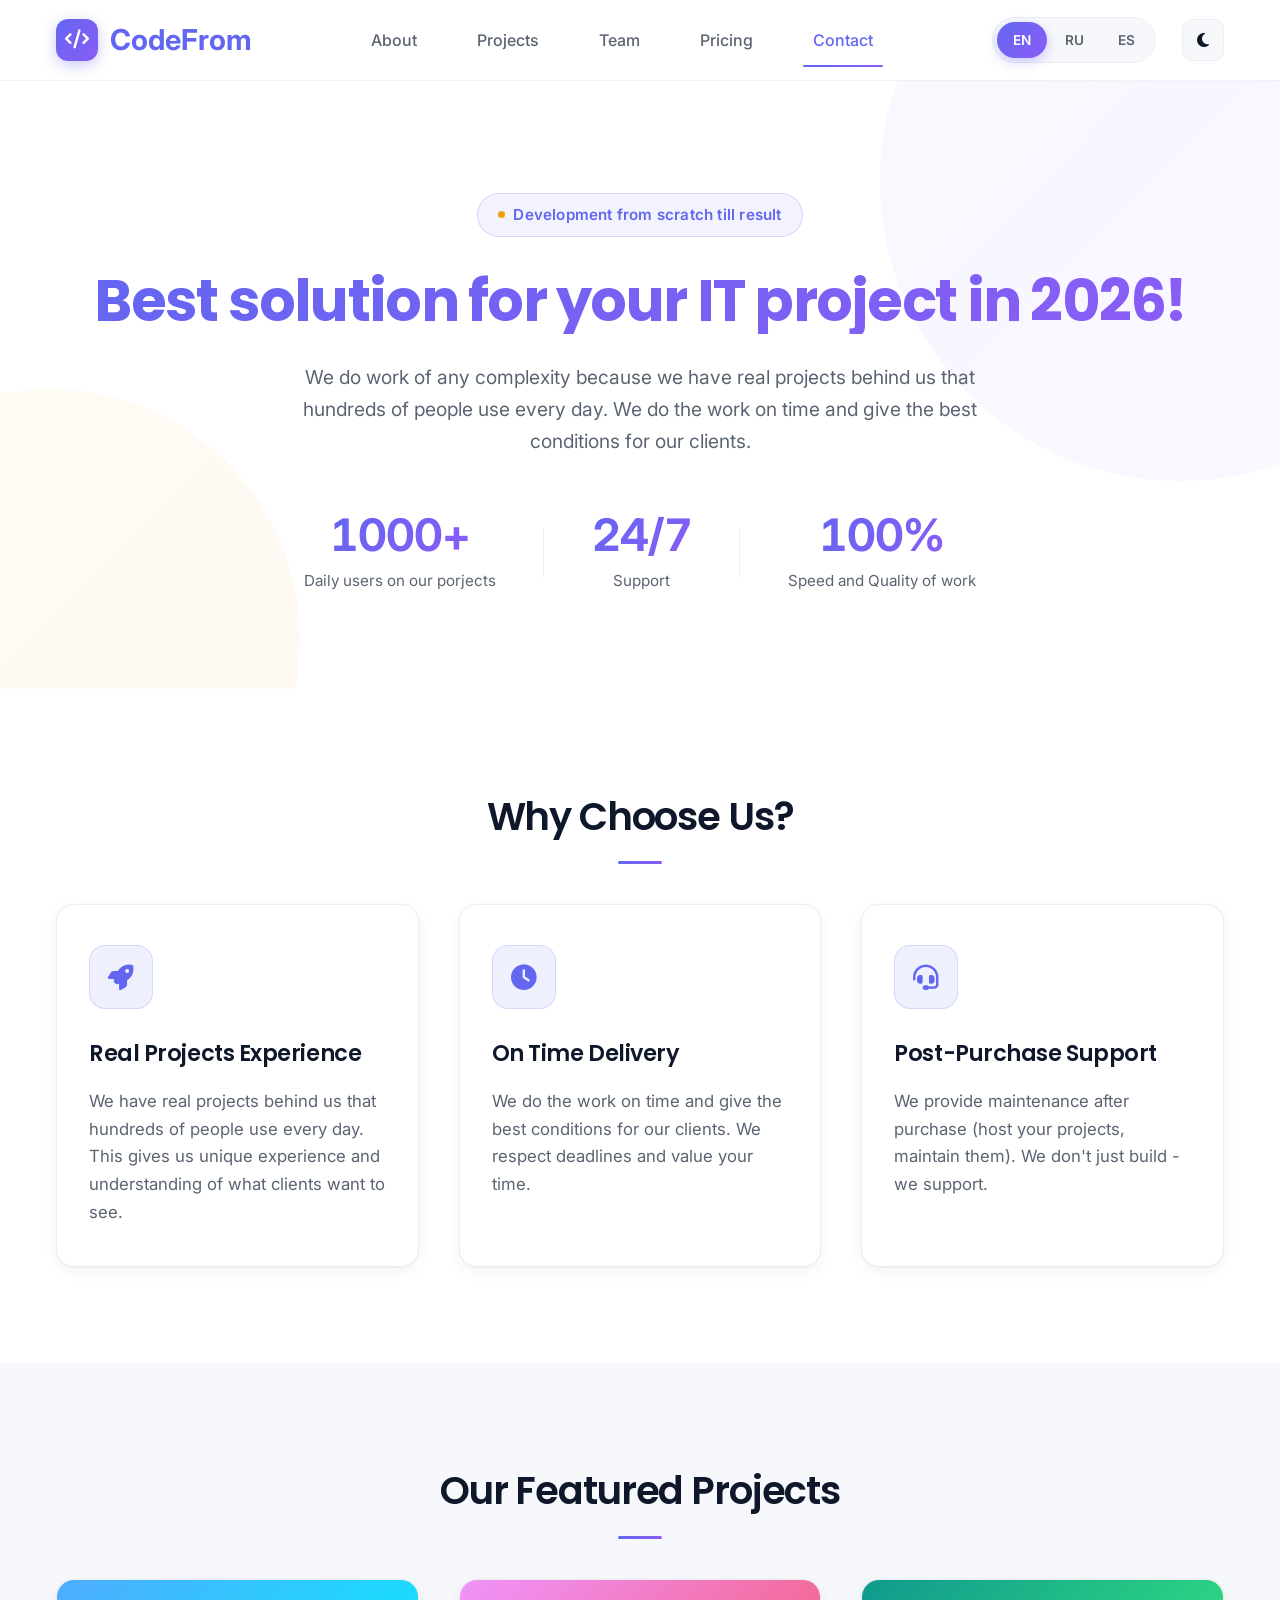
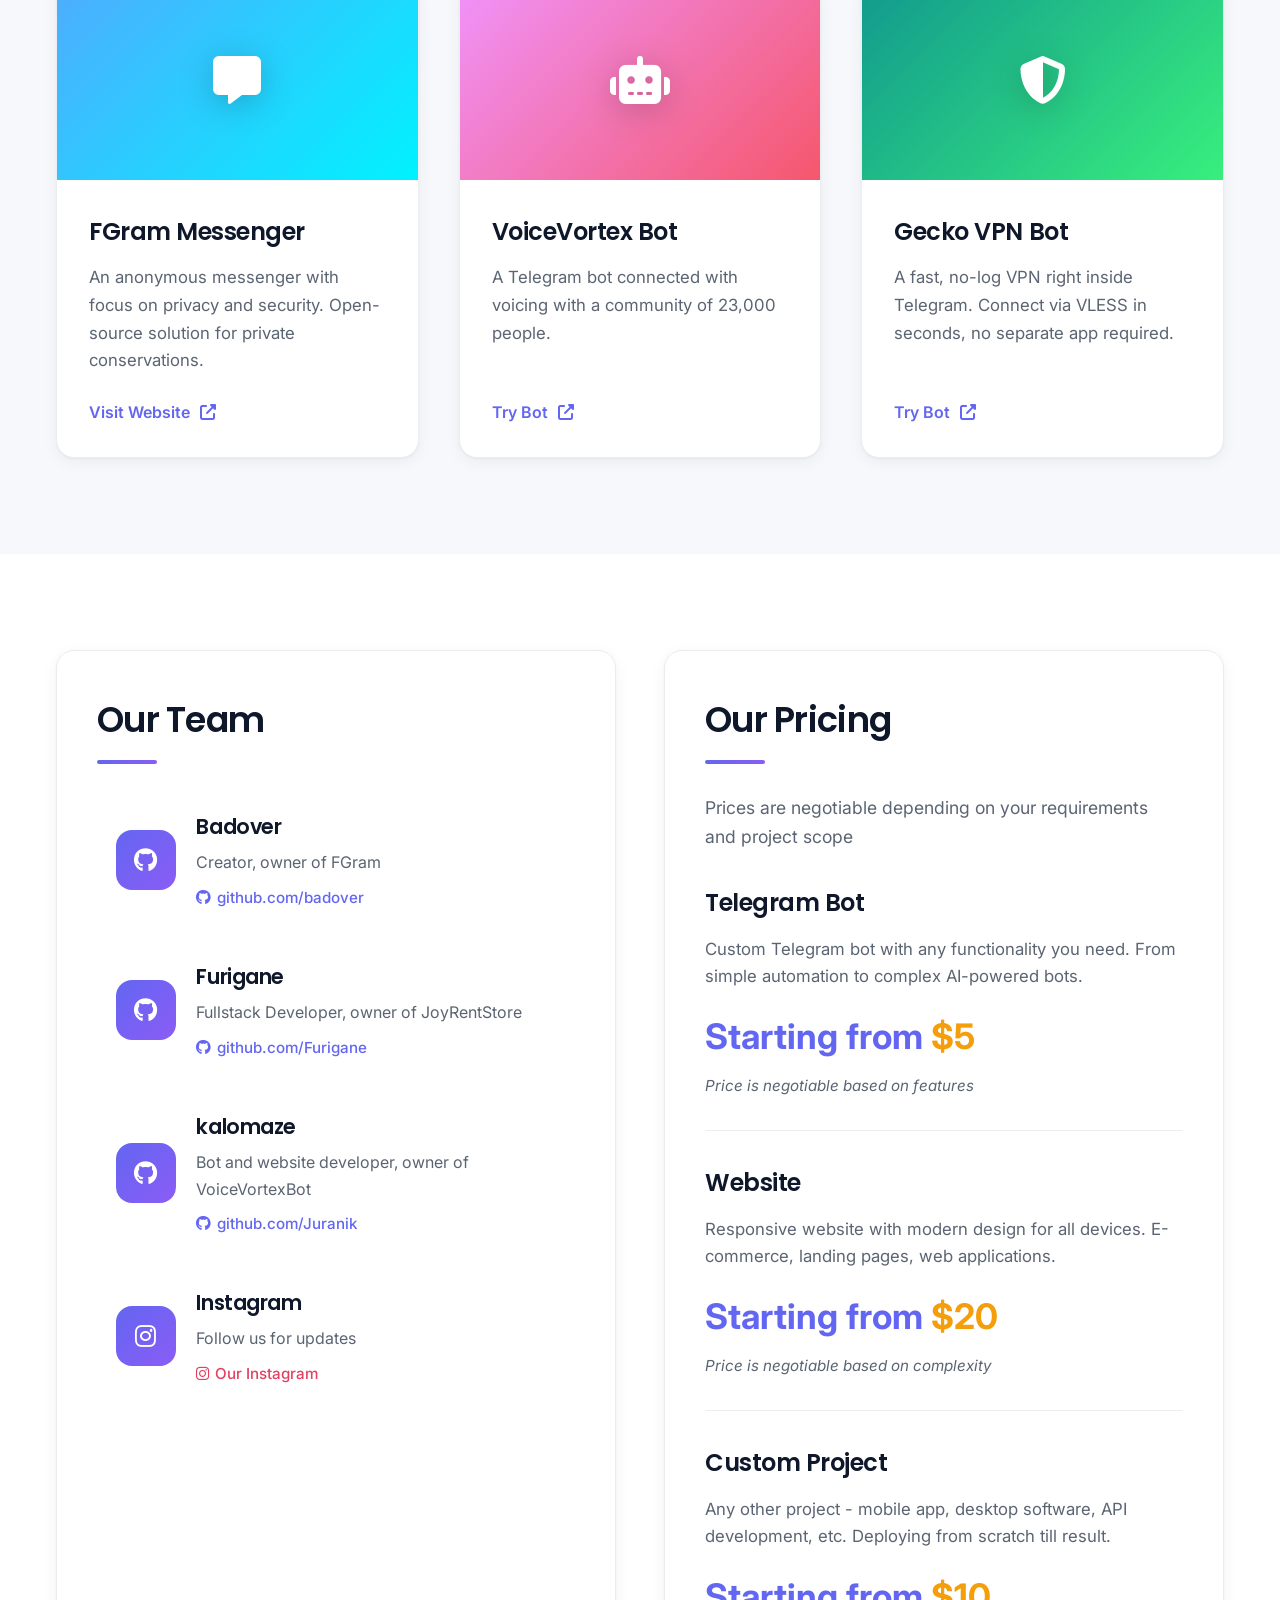
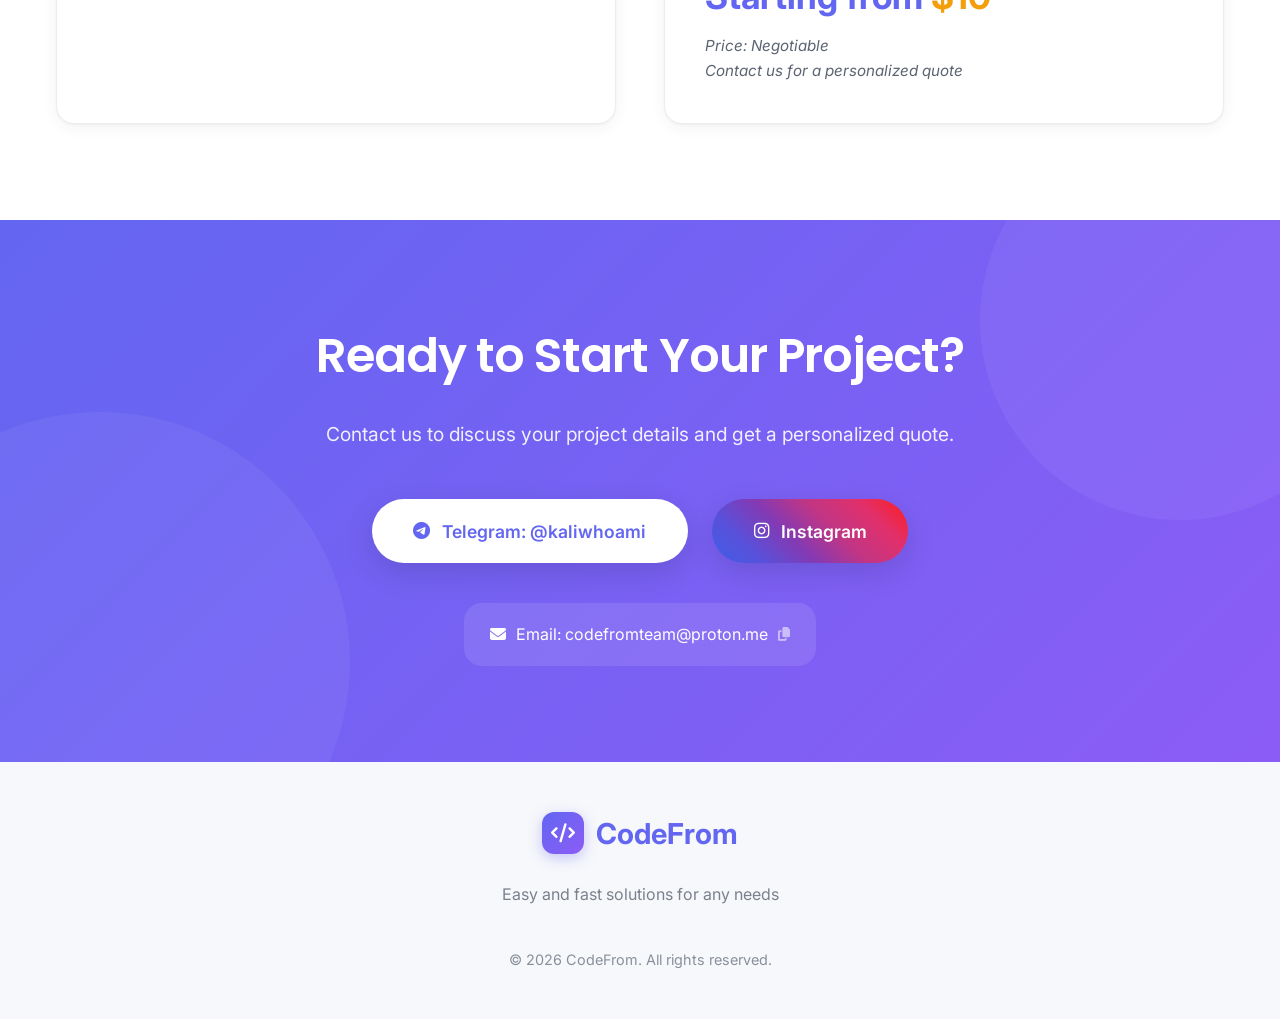
==== index.html @ 68bf1438 "fixes" ====
<!DOCTYPE html>
<html lang="en">
<head>
    <meta charset="UTF-8">
    <meta name="viewport" content="width=device-width, initial-scale=1.0">
    <title>CodeFrom | Easy & Fast Solutions</title>
    <link rel="icon" type="image/x-icon" href="favicon.ico">
    <link rel="canonical" href="https://codefrom.team/">
    <link rel="alternate" hreflang="en" href="https://codefrom.team/">
    <link rel="alternate" hreflang="ru" href="https://codefrom.team/ru.html">
    <link rel="alternate" hreflang="es" href="https://codefrom.team/es.html">
    <link rel="alternate" hreflang="x-default" href="https://codefrom.team/">

    <meta name="description" content="Custom Telegram bots, websites and software built fast and delivered on time. Real products used by hundreds of people every day.">
    <meta name="theme-color" content="#6366f1">

    <meta property="og:type" content="website">
    <meta property="og:site_name" content="CodeFrom">
    <meta property="og:title" content="CodeFrom | Best Solution for Your IT Project">
    <meta property="og:description" content="Custom bots, websites & software: real products used by hundreds of people, delivered on time.">
    <meta property="og:url" content="https://codefrom.team/">
    <meta property="og:image" content="https://codefrom.team/assets/og-image.png">
    <meta property="og:image:width" content="1200">
    <meta property="og:image:height" content="630">
    <meta property="og:image:alt" content="CodeFrom | Best solution for your IT project in 2026">
    <meta property="og:locale" content="en_US">
    <meta property="og:locale:alternate" content="ru_RU">
    <meta property="og:locale:alternate" content="es_ES">

    <meta name="twitter:card" content="summary_large_image">
    <meta name="twitter:title" content="CodeFrom | Best Solution for Your IT Project">
    <meta name="twitter:description" content="Custom bots, websites & software: real products used by hundreds of people, delivered on time.">
    <meta name="twitter:image" content="https://codefrom.team/assets/og-image.png">

    <link rel="stylesheet" href="https://cdnjs.cloudflare.com/ajax/libs/font-awesome/6.7.2/css/all.min.css">
    <link rel="stylesheet" href="styles.css?v=20261010c">
    <link rel="preconnect" href="https://fonts.googleapis.com">
    <link rel="preconnect" href="https://fonts.gstatic.com" crossorigin>
    <link href="https://fonts.googleapis.com/css2?family=Poppins:wght@300;400;500;600;700&family=Inter:wght@300;400;500;600&display=swap" rel="stylesheet">

</head>
<body>
    <header>
        <div class="container">
            <nav class="nav-container">
                <a class="logo" href="#hero">
                    <div class="logo-icon">
                        <i class="fas fa-code"></i>
                    </div>
                    <span>CodeFrom</span>
                </a>

                <div class="nav-links">
                    <a href="#about">About</a>
                    <a href="#projects">Projects</a>
                    <a href="#team">Team</a>
                    <a href="#pricing">Pricing</a>
                    <a href="#contact">Contact</a>
                </div>

                <div class="nav-actions">
                    <div class="theme-switcher">
                        <button class="theme-toggle" id="themeToggle" aria-label="Toggle theme">
                            <i class="fas fa-moon"></i>
                            <i class="fas fa-sun" style="display: none;"></i>
                        </button>
                    </div>

                    <div class="language-panel desktop-only">
                        <a href="index.html" class="lang-btn active" title="English">
                            <span class="lang-text">EN</span>
                        </a>
                        <a href="ru.html" class="lang-btn" title="Русский">
                            <span class="lang-text">RU</span>
                        </a>
                        <a href="es.html" class="lang-btn" title="Español">
                            <span class="lang-text">ES</span>
                        </a>
                    </div>

                    <button class="mobile-lang-btn mobile-only" id="mobileLangBtn" aria-label="Change language">
                        <span class="current-lang">EN</span>
                        <span class="lang-icon" aria-hidden="true"></span>
                        <i class="fas fa-chevron-down lang-chevron" aria-hidden="true"></i>
                    </button>

                    <button class="mobile-menu-btn mobile-only" id="mobileMenuBtn" aria-label="Menu">
                        <i class="fas fa-bars"></i>
                    </button>
                </div>
            </nav>
        </div>
    </header>

    <div class="mobile-language-dropdown" id="mobileLanguageDropdown">
        <div class="dropdown-content">
            <a href="index.html" class="dropdown-lang-option active" data-lang="en">
                <span class="lang-text">English (EN)</span>
            </a>
            <a href="ru.html" class="dropdown-lang-option" data-lang="ru">
                <span class="lang-text">Русский (RU)</span>
            </a>
            <a href="es.html" class="dropdown-lang-option" data-lang="es">
                <span class="lang-text">Español (ES)</span>
            </a>
        </div>
    </div>

    <div class="dropdown-overlay" id="dropdownOverlay"></div>
    
    <section class="hero" id="hero">
        <div class="container">
            <div class="tagline">Development from scratch till result</div>
            <h1>Best solution for your IT project in 2026!</h1>
            <p>We do work of any complexity because we have real projects behind us that hundreds of people use every day. We do the work on time and give the best conditions for our clients.</p>
            <div class="hero-stats">
                <div class="stat">
                    <span class="stat-number">1000+</span>
                    <span class="stat-label">Daily users on our porjects</span>
                </div>
                <div class="stat">
                    <span class="stat-number">24/7</span>
                    <span class="stat-label">Support</span>
                </div>
                <div class="stat">
                    <span class="stat-number">100%</span>
                    <span class="stat-label">Speed and Quality of work</span>
                </div>
            </div>
        </div>
    </section>

    <section class="features" id="about">
        <div class="container">
            <h2 class="section-title">Why Choose Us?</h2>
            <div class="features-grid">
                <div class="feature-card">
                    <div class="feature-icon">
                        <i class="fas fa-rocket"></i>
                    </div>
                    <h3>Real Projects Experience</h3>
                    <p>We have real projects behind us that hundreds of people use every day. This gives us unique experience and understanding of what clients want to see.</p>
                </div>
                <div class="feature-card">
                    <div class="feature-icon">
                        <i class="fas fa-clock"></i>
                    </div>
                    <h3>On Time Delivery</h3>
                    <p>We do the work on time and give the best conditions for our clients. We respect deadlines and value your time.</p>
                </div>
                <div class="feature-card">
                    <div class="feature-icon">
                        <i class="fas fa-headset"></i>
                    </div>
                    <h3>Post-Purchase Support</h3>
                    <p>We provide maintenance after purchase (host your projects, maintain them). We don't just build - we support.</p>
                </div>
            </div>
        </div>
    </section>

    <section class="projects" id="projects">
        <div class="container">
            <h2 class="section-title">Our Featured Projects</h2>
            <div class="projects-grid">
                <div class="project-card">
                    <div class="project-image" style="background: linear-gradient(135deg, #4facfe 0%, #00f2fe 100%);">
                        <i class="fas fa-comment-alt"></i>
                    </div>
                    <div class="project-content">
                        <h3>FGram Messenger</h3>
                        <p>An anonymous messenger with focus on privacy and security. Open-source solution for private conservations.</p>
                        <a href="https://fgram.net" target="_blank" class="project-link">
                            Visit Website <i class="fas fa-external-link-alt"></i>
                        </a>
                    </div>
                </div>
                <div class="project-card">
                    <div class="project-image" style="background: linear-gradient(135deg, #f093fb 0%, #f5576c 100%);">
                        <i class="fas fa-robot"></i>
                    </div>
                    <div class="project-content">
                        <h3>VoiceVortex Bot</h3>
                        <p>A Telegram bot connected with voicing with a community of 23,000 people.</p>
                        <a href="https://t.me/VoiceVortexBot" target="_blank" class="project-link">
                            Try Bot <i class="fas fa-external-link-alt"></i>
                        </a>
                    </div>
                </div>
                <div class="project-card">
                    <div class="project-image" style="background: linear-gradient(135deg, #11998e 0%, #38ef7d 100%);">
                        <i class="fas fa-shield-halved"></i>
                    </div>
                    <div class="project-content">
                        <h3>Gecko VPN Bot</h3>
                        <p>A fast, no-log VPN right inside Telegram. Connect via VLESS in seconds, no separate app required.</p>
                        <a href="https://t.me/geckovless_bot" target="_blank" class="project-link">
                            Try Bot <i class="fas fa-external-link-alt"></i>
                        </a>
                    </div>
                </div>
            </div>
        </div>
    </section>


    <section class="team-pricing-section">
        <div class="container">
            <div class="team-pricing">
                <div class="team" id="team">
                    <h2>Our Team</h2>
                    <div class="team-member">
                        <div class="member-avatar">
                            <i class="fab fa-github"></i>
                        </div>
                        <div class="member-info">
                            <h4>Badover</h4>
                            <p>Creator, owner of FGram</p>
                            <a href="https://github.com/badover" target="_blank" class="github-link">
                                <i class="fab fa-github"></i> github.com/badover
                            </a>
                        </div>
                    </div>
                    <div class="team-member">
                        <div class="member-avatar">
                            <i class="fab fa-github"></i>
                        </div>
                        <div class="member-info">
                            <h4>Furigane</h4>
                            <p>Fullstack Developer, owner of JoyRentStore</p>
                            <a href="https://github.com/Furigane" target="_blank" class="github-link">
                                <i class="fab fa-github"></i> github.com/Furigane
                            </a>
                        </div>
                    </div>
                    <div class="team-member">
                        <div class="member-avatar">
                            <i class="fab fa-github"></i>
                        </div>
                        <div class="member-info">
                            <h4>kalomaze</h4>
                            <p>Bot and website developer, owner of VoiceVortexBot</p>
                            <a href="https://github.com/Juranik" target="_blank" class="github-link">
                                <i class="fab fa-github"></i> github.com/Juranik
                            </a>
                        </div>
                    </div>
                    <div class="team-member">
                        <div class="member-avatar">
                            <i class="fab fa-instagram"></i>
                        </div>
                        <div class="member-info">
                            <h4>Instagram</h4>
                            <p>Follow us for updates</p>
                            <a href="https://instagram.com/codefromteam" target="_blank" class="github-link" style="color: #E4405F;">
                                <i class="fab fa-instagram"></i> Our Instagram
                            </a>
                        </div>
                    </div>
                </div>

               
                <div class="pricing" id="pricing">
                    <h2>Our Pricing</h2>
                    <p class="pricing-subtitle">Prices are negotiable depending on your requirements and project scope</p>
                    
                    <div class="price-item">
                        <h3>Telegram Bot</h3>
                        <p>Custom Telegram bot with any functionality you need. From simple automation to complex AI-powered bots.</p>
                        <div class="price">
                            Starting from <span style="color: var(--secondary);">$5</span>
                        </div>
                        <div class="price-note">Price is negotiable based on features</div>
                    </div>
                    
                    <div class="price-item">
                        <h3>Website</h3>
                        <p>Responsive website with modern design for all devices. E-commerce, landing pages, web applications.</p>
                        <div class="price">
                            Starting from <span style="color: var(--secondary);">$20</span>
                        </div>
                        <div class="price-note">Price is negotiable based on complexity</div>
                    </div>
                    
                    <div class="price-item">
                        <h3>Custom Project</h3>
                        <p>Any other project - mobile app, desktop software, API development, etc. Deploying from scratch till result.</p>
                        <div class="price">
                            Starting from <span style="color: var(--secondary);">$10</span>
                        </div>
                        <div class="price-note">Price: Negotiable</div>
                        <div class="price-note">Contact us for a personalized quote</div>
                    </div>
                </div>
            </div>
        </div>
    </section>


    <section class="contact" id="contact">
        <div class="container">
            <h2>Ready to Start Your Project?</h2>
            <p>Contact us to discuss your project details and get a personalized quote.</p>
            
            <div class="contact-buttons">
                <a href="https://t.me/kaliwhoami" target="_blank" class="contact-btn telegram-btn">
                    <i class="fab fa-telegram-plane"></i> Telegram: @kaliwhoami
                </a>

                <a href="https://instagram.com/codefromteam" target="_blank" class="contact-btn instagram-btn">
                    <i class="fab fa-instagram"></i> Instagram
                </a>
            </div>

            <div class="contact-info">
                <button type="button" class="contact-copy" data-copy="codefromteam@proton.me" aria-label="Copy email address">
                    <i class="fas fa-envelope"></i>
                    <span class="copy-text">Email: codefromteam@proton.me</span>
                    <i class="fas fa-copy copy-icon" aria-hidden="true"></i>
                    <span class="copy-tooltip">Copied!</span>
                </button>
            </div>
        </div>
    </section>

    <footer>
        <div class="container">
            <div class="footer-content">
                <a class="logo" href="#hero">
                    <div class="logo-icon">
                        <i class="fas fa-code"></i>
                    </div>
                    <span>CodeFrom</span>
                </a>
                <p>Easy and fast solutions for any needs</p>
                <div class="copyright">
                    &copy; 2026 CodeFrom. All rights reserved.
                </div>
            </div>
        </div>
    </footer>

    <script src="script.js?v=20261010b"></script>
</body>
</html>
---- styles.css ----
/* CSS Reset & Base Styles */
* {
    margin: 0;
    padding: 0;
    box-sizing: border-box;
}

:root {
    --primary: #6366f1;
    --primary-dark: #4f46e5;
    --secondary: #f59e0b;
    --secondary-dark: #d97706;

    /* Светлая тема (по умолчанию) */
    --bg-primary: #ffffff;
    --bg-secondary: #f7f8fb;
    --text-primary: #0f172a;
    --text-secondary: #5b6472;
    --text-light: #94a3b8;
    --border-color: #ecedf1;
    --card-bg: #ffffff;

    --gradient: linear-gradient(135deg, #6366f1 0%, #8b5cf6 100%);
    --gradient-secondary: linear-gradient(135deg, #f59e0b 0%, #f97316 100%);

    /* Многослойные мягкие тени для премиального вида */
    --shadow: 0 1px 2px rgba(15, 23, 42, 0.04), 0 4px 16px rgba(15, 23, 42, 0.05);
    --shadow-dark: 0 8px 24px rgba(15, 23, 42, 0.08), 0 16px 48px rgba(15, 23, 42, 0.08);
    --radius: 18px;
    --radius-small: 10px;
    --transition: all 0.35s cubic-bezier(0.22, 1, 0.36, 1);
}

/* Темная тема */
[data-theme="dark"] {
    --bg-primary: #0b0f1a;
    --bg-secondary: #11192b;
    --text-primary: #f3f5f9;
    --text-secondary: #aeb6c4;
    --text-light: #7c879a;
    --border-color: #1f2a40;
    --card-bg: #111a2c;
    --shadow: 0 1px 2px rgba(0, 0, 0, 0.3), 0 4px 18px rgba(0, 0, 0, 0.35);
    --shadow-dark: 0 12px 32px rgba(0, 0, 0, 0.45), 0 20px 56px rgba(0, 0, 0, 0.45);
}

body {
    font-family: 'Inter', sans-serif;
    background-color: var(--bg-primary);
    color: var(--text-primary);
    line-height: 1.65;
    overflow-x: hidden;
    transition: background-color 0.3s ease, color 0.3s ease;
    -webkit-font-smoothing: antialiased;
    -moz-osx-font-smoothing: grayscale;
    text-rendering: optimizeLegibility;
}

html {
    scroll-behavior: smooth;
}

/* Lock scrolling when menus open */
.menu-open {
    overflow: hidden;
}

h1, h2, h3, h4 {
    font-family: 'Poppins', sans-serif;
    font-weight: 600;
    color: var(--text-primary);
    letter-spacing: -0.02em;
}

.container {
    max-width: 1200px;
    margin: 0 auto;
    padding: 0 20px;
}

/* Header & Navigation */
header {
    padding: 1.5rem 0;
    position: sticky;
    top: 0;
    background-color: color-mix(in srgb, var(--bg-primary) 80%, transparent);
    backdrop-filter: saturate(180%) blur(16px);
    -webkit-backdrop-filter: saturate(180%) blur(16px);
    z-index: 100;
    border-bottom: 1px solid transparent;
    box-shadow: none;
    transition: var(--transition);
}

/* Respect safe-area on notch devices */
header, .container {
    padding-left: max(16px, env(safe-area-inset-left));
    padding-right: max(16px, env(safe-area-inset-right));
}

header {
    padding-top: calc(1rem + env(safe-area-inset-top));
    padding-bottom: 1rem;
}

header {
    border-bottom: 1px solid color-mix(in srgb, var(--border-color) 70%, transparent);
}

[data-theme="dark"] header {
    background-color: color-mix(in srgb, var(--bg-primary) 78%, transparent);
    box-shadow: none;
}

.nav-container {
    display: flex;
    justify-content: space-between;
    align-items: center;
}

.logo {
    display: flex;
    align-items: center;
    gap: 12px;
    font-weight: 700;
    font-size: 1.8rem;
    color: var(--primary);
    text-decoration: none;
    cursor: pointer;
    text-decoration: none;
    outline: none;
    border: none;
    text-decoration: none;
    border: none;
    outline: none;
    padding: 0;
    background: none;
}
.logo:focus,
.logo:focus-visible {
    outline: none;
    box-shadow: none;
}

.logo-icon {
    background: var(--gradient);
    width: 42px;
    height: 42px;
    border-radius: 12px;
    display: flex;
    align-items: center;
    justify-content: center;
    color: white;
    font-size: 1.2rem;
    transition: var(--transition);
    box-shadow: 0 4px 14px color-mix(in srgb, var(--primary) 35%, transparent);
}

.logo:hover .logo-icon {
    transform: translateY(-2px) rotate(-6deg);
}

.nav-links {
    display: flex;
    gap: 2.5rem;
}

.nav-links a {
    text-decoration: none;
    color: var(--text-secondary);
    font-weight: 500;
    transition: var(--transition);
    position: relative;
    font-size: 1rem;
}

.nav-links a:hover {
    color: var(--primary);
}

.nav-links a::after {
    content: '';
    position: absolute;
    bottom: -6px;
    left: 0;
    width: 0;
    height: 2px;
    background: var(--gradient);
    border-radius: 3px;
    transition: width 0.3s;
}

.nav-links a:hover::after {
    max-width: 100%;
}

/* Theme Switcher */
/* .theme-switcher {
    display: flex;
    align-items: center;
} */

.theme-toggle {
    width: 42px;
    height: 42px;
    border-radius: 50%;
    background: var(--bg-secondary);
    border: 1px solid var(--border-color);
    color: var(--text-primary);
    cursor: pointer;
    display: flex;
    align-items: center;
    justify-content: center;
    font-size: 1rem;
    transition: var(--transition);
    box-shadow: none;
}

.theme-toggle:hover {
    transform: translateY(-2px);
    border-color: color-mix(in srgb, var(--primary) 40%, var(--border-color));
    color: var(--primary);
}

.mobile-menu-btn {
    display: none;
    background: none;
    border: none;
    font-size: 1.5rem;
    color: var(--primary);
    cursor: pointer;
    transition: var(--transition);
}

.mobile-menu-btn:hover {
    transform: scale(1.1);
}

/* Hero Section */
.hero {
    padding: 7rem 0 6rem;
    text-align: center;
    position: relative;
    overflow: hidden;
}

.hero::before {
    content: '';
    position: absolute;
    top: -200px;
    right: -200px;
    width: 600px;
    height: 600px;
    background: var(--gradient);
    opacity: 0.05;
    border-radius: 50%;
    z-index: -1;
    transform: translateY(calc(var(--scrollY, 0) * 0.12px));
    will-change: transform;
}

.hero::after {
    content: '';
    position: absolute;
    bottom: -200px;
    left: -200px;
    width: 500px;
    height: 500px;
    background: var(--gradient-secondary);
    opacity: 0.05;
    border-radius: 50%;
    z-index: -1;
    transform: translateY(calc(var(--scrollY, 0) * -0.08px));
    will-change: transform;
}

.tagline {
    display: inline-flex;
    align-items: center;
    gap: 8px;
    background: color-mix(in srgb, var(--primary) 8%, var(--bg-primary));
    color: var(--primary);
    padding: 0.55rem 1.3rem;
    border-radius: 50px;
    font-weight: 600;
    margin-bottom: 2rem;
    border: 1px solid color-mix(in srgb, var(--primary) 22%, transparent);
    box-shadow: none;
    font-size: 0.95rem;
    letter-spacing: 0.2px;
}

.tagline::before {
    content: '';
    width: 7px;
    height: 7px;
    border-radius: 50%;
    background: var(--secondary);
}

.hero h1 {
    font-size: 3.6rem;
    margin-bottom: 1.8rem;
    background: var(--gradient);
    -webkit-background-clip: text;
    background-clip: text;
    color: transparent;
    line-height: 1.12;
    letter-spacing: -0.03em;
    font-weight: 700;
}

.hero p {
    font-size: 1.2rem;
    color: var(--text-secondary);
    max-width: 720px;
    margin: 0 auto 3rem;
}

.hero-stats {
    display: flex;
    justify-content: center;
    gap: 0;
    margin-top: 3.5rem;
    flex-wrap: wrap;
}

.stat {
    display: flex;
    flex-direction: column;
    align-items: center;
    padding: 0 3rem;
    position: relative;
}

.stat:not(:last-child)::after {
    content: '';
    position: absolute;
    right: 0;
    top: 50%;
    transform: translateY(-50%);
    height: 48px;
    width: 1px;
    background: var(--border-color);
}

.stat-number {
    font-size: 2.8rem;
    font-weight: 700;
    background: var(--gradient);
    -webkit-background-clip: text;
    background-clip: text;
    color: transparent;
    line-height: 1;
    letter-spacing: -0.02em;
}

.stat-label {
    color: var(--text-secondary);
    font-size: 0.95rem;
    margin-top: 0.6rem;
}

/* Features Section */
.features {
    padding: 6rem 0;
    background-color: var(--bg-primary);
}

.section-title {
    text-align: center;
    font-size: 2.4rem;
    margin-bottom: 3.5rem;
    color: var(--text-primary);
    position: relative;
    letter-spacing: -0.03em;
}

.section-title::after {
    content: '';
    position: absolute;
    bottom: -16px;
    left: 50%;
    transform: translateX(-50%);
    width: 44px;
    height: 3px;
    background: var(--gradient);
    border-radius: 2px;
}

.features-grid {
    display: grid;
    grid-template-columns: repeat(auto-fit, minmax(min(100%, 320px), 1fr));
    gap: 2.5rem;
}

.feature-card {
    background: var(--card-bg);
    border-radius: var(--radius);
    padding: 2.5rem 2rem;
    box-shadow: var(--shadow);
    transition: var(--transition);
    border: 1px solid var(--border-color);
    position: relative;
    overflow: hidden;
}

.feature-card::before {
    content: '';
    position: absolute;
    top: 0;
    left: 0;
    width: 100%;
    height: 3px;
    background: var(--gradient);
    transform: scaleX(0);
    transform-origin: left;
    transition: transform 0.4s cubic-bezier(0.22, 1, 0.36, 1);
}

.feature-card:hover {
    transform: translateY(-6px);
    box-shadow: var(--shadow-dark);
    border-color: color-mix(in srgb, var(--primary) 25%, var(--border-color));
}

.feature-card:hover::before {
    transform: scaleX(1);
}

.feature-icon {
    width: 64px;
    height: 64px;
    background: color-mix(in srgb, var(--primary) 10%, var(--bg-primary));
    border: 1px solid color-mix(in srgb, var(--primary) 18%, transparent);
    border-radius: 16px;
    display: flex;
    align-items: center;
    justify-content: center;
    margin-bottom: 1.6rem;
    color: var(--primary);
    font-size: 1.6rem;
    transition: var(--transition);
}

.feature-card:hover .feature-icon {
    background: var(--gradient);
    border-color: transparent;
    color: white;
    transform: translateY(-2px);
}

.feature-card h3 {
    font-size: 1.4rem;
    margin-bottom: 1rem;
    color: var(--text-primary);
}

.feature-card p {
    color: var(--text-secondary);
    font-size: 1.05rem;
}

/* Projects Section */
.projects {
    padding: 6rem 0;
    background: var(--bg-secondary);
}

.projects-grid {
    display: grid;
    grid-template-columns: repeat(auto-fit, minmax(min(100%, 320px), 1fr));
    gap: 2.5rem;
}

.project-card {
    background: var(--card-bg);
    border-radius: var(--radius);
    overflow: hidden;
    box-shadow: var(--shadow);
    transition: var(--transition);
    height: 100%;
    display: flex;
    flex-direction: column;
    border: 1px solid var(--border-color);
}

.project-card:hover {
    transform: translateY(-6px);
    box-shadow: var(--shadow-dark);
    border-color: color-mix(in srgb, var(--primary) 25%, var(--border-color));
}

.project-image {
    height: 200px;
    display: flex;
    align-items: center;
    justify-content: center;
    color: white;
    font-size: 3rem;
    position: relative;
    overflow: hidden;
}

.project-image i {
    transition: transform 0.5s cubic-bezier(0.22, 1, 0.36, 1);
    filter: drop-shadow(0 6px 16px rgba(0, 0, 0, 0.2));
}

.project-card:hover .project-image i {
    transform: scale(1.12) rotate(-4deg);
}

.project-content {
    padding: 2rem;
    flex-grow: 1;
    display: flex;
    flex-direction: column;
}

.project-content h3 {
    font-size: 1.5rem;
    margin-bottom: 0.8rem;
    color: var(--text-primary);
}

.project-content p {
    color: var(--text-secondary);
    margin-bottom: 1.5rem;
    flex-grow: 1;
    font-size: 1.05rem;
}

.project-link {
    display: inline-flex;
    align-items: center;
    gap: 10px;
    color: var(--primary);
    text-decoration: none;
    font-weight: 600;
    transition: var(--transition);
    align-self: flex-start;
}

.project-link:hover {
    gap: 15px;
    color: var(--primary-dark);
}

/* Team & Pricing Section */
.team-pricing-section {
    padding: 6rem 0;
    background-color: var(--bg-primary);
}

.team-pricing {
    display: grid;
    grid-template-columns: repeat(auto-fit, minmax(min(100%, 320px), 1fr));
    gap: 3rem;
}

.team, .pricing {
    background: var(--card-bg);
    border-radius: var(--radius);
    padding: 2.5rem;
    box-shadow: var(--shadow);
    transition: var(--transition);
    border: 1px solid var(--border-color);
}

.team:hover, .pricing:hover {
    box-shadow: var(--shadow-dark);
}

.team h2, .pricing h2 {
    font-size: 2.2rem;
    margin-bottom: 1.8rem;
    color: var(--text-primary);
    position: relative;
    padding-bottom: 15px;
}

.team h2::after, .pricing h2::after {
    content: '';
    position: absolute;
    bottom: 0;
    left: 0;
    width: 60px;
    height: 4px;
    background: var(--gradient);
    border-radius: 2px;
}

.pricing-subtitle {
    color: var(--text-secondary);
    margin-bottom: 2rem;
    font-size: 1.1rem;
}

.team-member {
    display: flex;
    align-items: center;
    gap: 1.3rem;
    margin-bottom: 1rem;
    padding: 1rem 1.1rem;
    border-radius: var(--radius-small);
    transition: var(--transition);
    border: 1px solid transparent;
    min-width: 0;
}

.team-member:hover {
    background-color: var(--bg-secondary);
    border-color: var(--border-color);
}

.member-avatar {
    width: 60px;
    height: 60px;
    background: var(--gradient);
    border-radius: 16px;
    display: flex;
    align-items: center;
    justify-content: center;
    color: white;
    font-size: 1.5rem;
    flex-shrink: 0;
    transition: var(--transition);
}

.team-member:hover .member-avatar {
    transform: scale(1.05);
}

.member-info h4 {
    font-size: 1.3rem;
    margin-bottom: 0.3rem;
    color: var(--text-primary);
}

.member-info {
    min-width: 0;
}

.member-info p {
    color: var(--text-secondary);
    font-size: 1rem;
    margin-bottom: 0.5rem;
}

.github-link {
    display: inline-flex;
    align-items: center;
    gap: 6px;
    color: var(--primary);
    text-decoration: none;
    font-weight: 500;
    font-size: 0.95rem;
    transition: var(--transition);
    overflow-wrap: anywhere;
}

.github-link:hover {
    color: var(--primary-dark);
    gap: 8px;
}

.price-item {
    margin-bottom: 2rem;
    padding-bottom: 2rem;
    border-bottom: 1px solid var(--border-color);
}

.price-item:last-child {
    border-bottom: none;
    margin-bottom: 0;
    padding-bottom: 0;
}

.price-item h3 {
    font-size: 1.5rem;
    margin-bottom: 0.8rem;
    color: var(--text-primary);
}

.price-item p {
    color: var(--text-secondary);
    margin-bottom: 1rem;
    font-size: 1.05rem;
}

.price {
    font-size: 2.2rem;
    font-weight: 700;
    color: var(--primary);
    margin-bottom: 0.5rem;
}

.discount {
    color: #ef4444;
    text-decoration: line-through;
    margin-right: 12px;
    font-size: 1.8rem;
}

.price-note {
    color: var(--text-secondary);
    font-size: 0.95rem;
    font-style: italic;
}

/* Contact Section */
.contact {
    padding: 6rem 0;
    background: var(--gradient);
    color: white;
    text-align: center;
    position: relative;
    overflow: hidden;
}

.contact::before {
    content: '';
    position: absolute;
    top: -100px;
    right: -100px;
    width: 400px;
    height: 400px;
    background: rgba(255, 255, 255, 0.05);
    border-radius: 50%;
    pointer-events: none;
}

.contact::after {
    content: '';
    position: absolute;
    bottom: -150px;
    left: -150px;
    width: 500px;
    height: 500px;
    background: rgba(255, 255, 255, 0.05);
    border-radius: 50%;
    pointer-events: none;
}

.contact h2 {
    font-size: 3rem;
    margin-bottom: 1.5rem;
    position: relative;
    z-index: 1;
}

.contact p {
    max-width: 700px;
    margin: 0 auto 3rem;
    opacity: 0.9;
    font-size: 1.2rem;
    position: relative;
    z-index: 1;
}

.contact-btn {
    display: inline-flex;
    align-items: center;
    gap: 12px;
    background: white;
    color: var(--primary);
    padding: 1.1rem 2.6rem;
    border-radius: 50px;
    text-decoration: none;
    font-weight: 600;
    font-size: 1.1rem;
    transition: var(--transition);
    box-shadow: 0 10px 30px rgba(0, 0, 0, 0.12);
    position: relative;
    z-index: 1;
}

.contact-btn:hover {
    transform: translateY(-4px);
    box-shadow: 0 18px 40px rgba(0, 0, 0, 0.2);
    gap: 16px;
}

/* Footer */
footer {
    padding: 3rem 0;
    text-align: center;
    color: var(--text-secondary);
    background: var(--bg-secondary);
}

.footer-content {
    display: flex;
    flex-direction: column;
    align-items: center;
    gap: 1.5rem;
}

footer .logo {
    color: var(--primary);
}

footer p {
    max-width: 600px;
    opacity: 0.8;
    color: var(--text-secondary);
}

.copyright {
    font-size: 0.9rem;
    opacity: 0.7;
    margin-top: 1rem;
    color: var(--text-secondary);
}

/* Contact Buttons & Info */
.contact-buttons {
    display: flex;
    justify-content: center;
    gap: 1.5rem;
    margin-bottom: 2.5rem;
    flex-wrap: wrap;
}

.instagram-btn {
    background: linear-gradient(45deg, #405DE6, #5851DB, #833AB4, #C13584, #E1306C, #FD1D1D);
    color: white;
}

.contact-info {
    background: rgba(255, 255, 255, 0.1);
    padding: 0.75rem 1rem;
    border-radius: var(--radius);
    width: fit-content;
    max-width: 100%;
    margin: 0 auto;
    position: relative;
    z-index: 1;
}

.contact-info p {
    margin-bottom: 0.8rem;
    display: flex;
    align-items: center;
    justify-content: center;
    gap: 10px;
}

.contact-info p:last-child {
    margin-bottom: 0;
}

/* Click-to-copy email row */
.contact-copy {
    width: auto;
    max-width: 100%;
    margin-bottom: 0;
    display: flex;
    align-items: center;
    justify-content: center;
    gap: 10px;
    background: none;
    border: none;
    padding: 6px 10px;
    border-radius: 10px;
    font: inherit;
    color: inherit;
    cursor: pointer;
    position: relative;
    transition: var(--transition), transform 0.15s cubic-bezier(0.22, 1, 0.36, 1);
}

.contact-copy:last-of-type {
    margin-bottom: 0;
}

.contact-copy:hover,
.contact-copy:focus-visible {
    background: rgba(255, 255, 255, 0.12);
}

.contact-copy:active {
    transform: scale(0.97);
}

.contact-copy .copy-icon {
    font-size: 0.85rem;
    opacity: 0.55;
    transition: var(--transition);
}

.contact-copy:hover .copy-icon {
    opacity: 0.9;
}

.contact-copy.copied .copy-icon {
    opacity: 1;
    color: #4ade80;
}

.contact-copy .copy-tooltip {
    position: absolute;
    top: -8px;
    left: 50%;
    transform: translate(-50%, -6px);
    background: rgba(15, 23, 42, 0.92);
    color: #fff;
    font-size: 0.8rem;
    font-weight: 600;
    padding: 5px 12px;
    border-radius: 8px;
    white-space: nowrap;
    opacity: 0;
    pointer-events: none;
    transition: opacity 0.25s ease, transform 0.25s cubic-bezier(0.22, 1, 0.36, 1);
}

.contact-copy.copied .copy-tooltip {
    opacity: 1;
    transform: translate(-50%, -100%);
}

@media (hover: none) {
    .contact-copy:active {
        background: rgba(255, 255, 255, 0.14);
    }
}

/* Footer Links */
.footer-links {
    display: flex;
    gap: 2rem;
    margin: 1.5rem 0;
    flex-wrap: wrap;
    justify-content: center;
}

.footer-links a {
    color: var(--text-secondary);
    text-decoration: none;
    display: flex;
    align-items: center;
    gap: 8px;
    transition: var(--transition);
}

.footer-links a:hover {
    color: var(--primary);
    transform: translateY(-3px);
}

/* Responsive Design */
@media (max-width: 992px) {
    .hero h1 {
        font-size: 2.8rem;
    }
    
    .section-title {
        font-size: 2.4rem;
    }
    
    .hero-stats {
        gap: 3rem;
    }
    
    .stat-number {
        font-size: 2.5rem;
    }
}

/* Мобильная версия - КОРРЕКТНАЯ */
@media (max-width: 768px) {
    .nav-container {
        justify-content: space-between;
    }
    
    .nav-links {
        display: none;
        position: absolute;
        top: 100%;
        left: 0;
        right: 0;
        background: var(--card-bg);
        flex-direction: column;
        padding: 2rem;
        box-shadow: var(--shadow-dark);
        z-index: 100;
        gap: 1.5rem;
        text-align: center;
    }
    
    .nav-links.active {
        display: flex;
    }
    
    .mobile-menu-btn {
        display: block;
        order: 3;
    }
    
    .theme-switcher {
        order: 2;
        margin-right: 1rem;
    }
    
    .hero h1 {
        font-size: 2.3rem;
    }
    
    .hero p {
        font-size: 1.1rem;
    }
    
    .section-title {
        font-size: 2rem;
    }
    
    .features-grid,
    .projects-grid,
    .team-pricing {
        grid-template-columns: 1fr;
    }
    
    .hero-stats {
        flex-direction: column;
        gap: 2rem;
    }

    .stat {
        padding: 0;
    }

    .stat:not(:last-child)::after {
        display: none;
    }
    
    .contact h2 {
        font-size: 2.2rem;
    }
    
    .contact-btn {
        padding: 1rem 2rem;
        font-size: 1.1rem;
    }
    
    .contact-buttons {
        flex-direction: column;
        align-items: center;
        gap: 1rem;
    }
    
    .instagram-btn {
        margin-left: 0;
    }
    
    .footer-links {
        flex-direction: column;
        gap: 1rem;
        align-items: center;
    }
}

@media (max-width: 480px) {
    .hero {
        padding: 4rem 0 3rem;
    }
    
    .hero h1 {
        font-size: 1.9rem;
    }
    
    .tagline {
        font-size: 1rem;
        padding: 0.5rem 1.5rem;
    }
    
    .feature-card,
    .project-card,
    .team,
    .pricing {
        padding: 1.8rem 1.5rem;
    }
    
    .contact {
        padding: 4rem 0;
    }
    
    .logo span {
        font-size: 1.5rem;
    }
    
    .logo-icon {
        width: 36px;
        height: 36px;
        font-size: 1.1rem;
    }
    
    .theme-toggle {
        width: 40px;
        height: 40px;
        font-size: 1rem;
    }
}

/* Prevent logo from wrapping on very small iPhones (e.g. 320-430px widths) */
@media (max-width: 430px) {
    header {
        padding: 10px 0;
    }

    .nav-container {
        flex-wrap: nowrap !important;
        gap: 8px;
        align-items: center;
    }

    .logo {
        flex: 0 0 auto;
        white-space: nowrap;
        font-size: 1.15rem;
        gap: 8px;
        align-items: center;
    }

    .logo-icon {
        width: 34px;
        height: 34px;
        border-radius: 10px;
        font-size: 1rem;
    }

    .nav-actions {
        flex: 0 0 auto;
        margin-left: auto;
        gap: 6px;
    }

    /* hide desktop language buttons to save space */
    .desktop-only {
        display: none !important;
    }

    .mobile-only {
        display: flex !important;
    }

    .nav-links {
        display: none !important;
    }

    .nav-links.active {
        display: flex !important;
    }

    /* reduce logo text wrap risk */
    .logo span { 
        display: inline-block;
        line-height: 1;
    }
}

/* Very narrow phones: 300-400px widths (portrait phones) */
@media (max-width: 400px) {
    html, body {
        -webkit-text-size-adjust: 100%;
    }

    .container {
        padding-left: 12px;
        padding-right: 12px;
        max-width: 100%;
    }

    header {
        padding: 8px 0;
        left: 0;
        right: 0;
    }

    .nav-container {
        justify-content: space-between;
        align-items: center;
        gap: 8px;
        flex-wrap: nowrap !important;
    }

    .logo {
        flex: 0 0 auto;
        white-space: nowrap;
        font-size: 1.05rem;
        gap: 8px;
        align-items: center;
    }

    .logo-icon {
        width: 32px;
        height: 32px;
        font-size: 0.95rem;
    }

    .nav-actions {
        margin-left: auto;
        gap: 6px;
        display: flex;
        align-items: center;
    }

    .nav-links {
        display: none !important;
    }

    .mobile-only {
        display: flex !important;
    }

    .desktop-only {
        display: none !important;
    }

    /* Ensure main sections preserve horizontal centering */
    .hero, .features, .projects, .team-pricing-section, .contact, footer {
        padding-left: 12px;
        padding-right: 12px;
    }

    /* Center floating dropdowns on very narrow screens.
       .mobile-language-dropdown deliberately excluded: this !important transform
       used to fight the slide-down positioning rule (further down in this file)
       on every phone ≤400px wide — i.e. most real phones — which is what made
       the language panel keep overlapping the header no matter what. */
    .dropdown-menu {
        left: 50% !important;
        right: auto !important;
        transform: translateX(-50%) !important;
        width: calc(100% - 24px);
        max-width: 360px;
    }

    /* Prevent slight left-shift by ensuring body content is centered */
    main, .container > * {
        margin-left: auto;
        margin-right: auto;
    }
}

/* Extra-small screens: widths <400px and heights <=800px */
@media (max-width: 399px) and (max-height: 800px) {
    html, body {
        overflow-x: hidden;
        font-size: 15px;
    }

    .container {
        padding-left: 10px;
        padding-right: 10px;
    }

    header {
        padding: 6px 0;
    }

    .nav-container {
        gap: 6px;
        align-items: center;
        flex-wrap: nowrap !important;
    }

    /* Hide non-essential controls to free space */
    /* .theme-toggle { display: none !important; } */
    .desktop-only { display: none !important; }
    .mobile-only { display: flex !important; }

    /* Show only logo icon to save horizontal space */
    .logo span { display: none; }
    .logo { font-size: 1rem; }
    .logo-icon { width: 30px; height: 30px; font-size: 0.9rem; }

    /* Ensure action buttons are stacked and full-width where makes sense */
    .contact-buttons { flex-direction: column; gap: 8px; }
    .contact-btn { width: 100%; justify-content: center; padding: 10px; }

    /* Scale down hero content so it doesn't overlap header */
    .hero { padding-top: 5.5rem; padding-bottom: 2.5rem; }
    .hero h1 { font-size: 1.5rem; line-height: 1.15; }
    .tagline { font-size: 0.95rem; padding: 0.4rem 1rem; }
    .hero p { font-size: 0.95rem; }

    /* Collapse grids to single column and reduce gaps */
    .features-grid, .projects-grid, .team-pricing { grid-template-columns: 1fr; gap: 1rem; }

    /* Center dropdowns and prevent left-shift (.mobile-language-dropdown excluded — see note above) */
    .dropdown-menu {
        left: 50% !important;
        transform: translateX(-50%) !important;
        width: calc(100% - 20px);
    }

    /* Small improvements to avoid accidental horizontal scroll */
    .feature-card, .project-card, .team, .pricing { padding-left: 12px; padding-right: 12px; }
}

/* Animation Classes */
@keyframes fadeIn {
    from {
        opacity: 0;
        transform: translateY(20px);
    }
    to {
        opacity: 1;
        transform: translateY(0);
    }
}

/* === FIX THEME TOGGLE POSITION === */
header {
    position: sticky;
}

.nav-actions {
    display: flex;
    align-items: center;
    gap: 1rem;
}

/* Swap language panel and theme toggle order (desktop & mobile) */
.theme-switcher { order: 2; }
.language-panel { order: 1; }
.mobile-lang-btn { order: 1; }
.mobile-menu-btn { order: 3; }


/* Луна — справа в хедере */
/* .theme-switcher {
    position: absolute;
    right: 24px;
    top: 50%;
    transform: translateY(-50%);
    z-index: 200;
    display: flex;
    align-items: center;
} */

/* Мобилка — сдвигаем, чтобы не налезала на бургер */
/* @media (max-width: 768px) {
    .theme-switcher {
        right: 70px;
    }
} */

/* @media (max-width: 768px) {
    .mobile-menu-btn {
        display: block;
    }

    .nav-links {
        display: none;
        position: absolute;
        top: 100%;
        left: 0;
        right: 0;
    }
} */

.contact h2 {
    color: #fff;
}

.theme-toggle i {
    pointer-events: none;
}

/* По умолчанию (светлая тема) */
.theme-toggle .fa-sun {
    display: none;
}

.theme-toggle .fa-moon {
    display: block;
}

/* Тёмная тема — показываем солнце */
[data-theme="dark"] .theme-toggle .fa-moon {
    display: none;
}

[data-theme="dark"] .theme-toggle .fa-sun {
    display: block;
}


[data-theme="dark"] .theme-toggle {
    background: var(--bg-secondary);
    border: 1px solid var(--border-color);
    color: #fbbf24;
}

[data-theme="dark"] .theme-toggle:hover {
    transform: translateY(-2px);
    border-color: color-mix(in srgb, #fbbf24 45%, var(--border-color));
    color: #fbbf24;
}



@media (max-width: 768px) {
    .nav-links {
        display: none;
        position: absolute;
        top: 100%;
        left: 0;
        right: 0;
        background: var(--card-bg);
        flex-direction: column;
        gap: 1.5rem;
        padding: 2rem;
        z-index: 150;
    }

    .nav-links.active {
        display: flex;
    }
}

/* Бургер-меню для языков */
.burger-menu {
    background: none;
    border: none;
    cursor: pointer;
    padding: 10px;
    display: flex;
    align-items: center;
    justify-content: center;
    transition: var(--transition);
    border-radius: var(--radius-small);
    margin-left: 15px;
}

.burger-menu:hover {
    background: var(--bg-secondary);
}

.burger-icon {
    width: 24px;
    height: 18px;
    position: relative;
    display: flex;
    flex-direction: column;
    justify-content: space-between;
}

.burger-icon span {
    display: block;
    height: 2px;
    width: 100%;
    background: var(--text-primary);
    border-radius: 2px;
    transition: var(--transition);
}

.burger-menu.active .burger-icon span:nth-child(1) {
    transform: rotate(45deg) translate(5px, 5px);
}

.burger-menu.active .burger-icon span:nth-child(2) {
    opacity: 0;
}

.burger-menu.active .burger-icon span:nth-child(3) {
    transform: rotate(-45deg) translate(5px, -5px);
}

/* Выпадающее меню языков */
.dropdown-menu {
    position: absolute;
    top: 100%;
    right: 20px;
    background: var(--card-bg);
    border-radius: var(--radius);
    box-shadow: var(--shadow-dark);
    width: 220px;
    padding: 1.5rem;
    z-index: 1000;
    display: none;
    border: 1px solid var(--border-color);
    margin-top: 10px;
}

.dropdown-menu.active {
    display: block;
    animation: slideDown 0.3s ease;
}

@keyframes slideDown {
    from {
        opacity: 0;
        transform: translateY(-10px);
    }
    to {
        opacity: 1;
        transform: translateY(0);
    }
}

.dropdown-section h4 {
    font-size: 0.9rem;
    color: var(--text-secondary);
    margin-bottom: 1rem;
    display: flex;
    align-items: center;
    gap: 8px;
    font-weight: 600;
}

/* Опции языка */
.language-options {
    display: flex;
    flex-direction: column;
    gap: 8px;
}

.lang-option {
    display: flex;
    align-items: center;
    gap: 12px;
    padding: 10px 12px;
    background: var(--bg-secondary);
    border: 1px solid var(--border-color);
    border-radius: var(--radius-small);
    color: var(--text-primary);
    text-decoration: none;
    transition: var(--transition);
}

.lang-option:hover {
    background: var(--primary);
    color: white;
    border-color: var(--primary);
    transform: translateX(5px);
}

.lang-option.active {
    background: var(--gradient);
    color: white;
    border-color: transparent;
}

.flag {
    font-size: 1.2rem;
    width: 24px;
    text-align: center;
}

/* Для мобилок */
@media (max-width: 768px) {
    .dropdown-menu {
        right: 10px;
        left: 10px;
        width: auto;
    }
    
    .burger-menu {
        margin-left: 10px;
    }
}

/* Адаптация подвигаем кнопку темы */
.nav-actions {
    display: flex;
    align-items: center;
    gap: 5px;
}

/* ========== ЯЗЫКОВАЯ ПАНЕЛЬ ========== */
.language-panel {
    display: flex;
    align-items: center;
    gap: 4px;
    background: var(--bg-secondary);
    padding: 4px;
    border-radius: 50px;
    border: 1px solid var(--border-color);
    margin-right: 10px;
}

.lang-btn {
    display: flex;
    align-items: center;
    gap: 6px;
    padding: 6px 12px;
    border-radius: 50px;
    color: var(--text-secondary);
    text-decoration: none;
    font-weight: 600;
    font-size: 0.85rem;
    transition: var(--transition);
    min-width: 50px;
}

.lang-btn:hover {
    color: var(--primary);
    background: rgba(99, 102, 241, 0.1);
}

/* === Responsive improvements (added) === */
/* Make images and project images responsive */
img, picture, .project-image img, .feature-card img {
    max-width: 100%;
    height: auto;
    display: block;
}

/* Slightly tighter container padding on small screens */
.container {
    padding-left: 16px;
    padding-right: 16px;
}

/* Ensure header elements wrap gracefully on medium widths */
.nav-container {
    gap: 12px;
    flex-wrap: wrap;
}

.nav-actions, .nav-links {
    align-items: center;
}

/* Improve touch targets and interaction on small devices */
button, a {
    touch-action: manipulation;
}

button, .theme-toggle, .mobile-menu-btn, .burger-menu, .lang-btn, .contact-btn {
    -webkit-tap-highlight-color: rgba(0,0,0,0.06);
}

/* Increase tap targets for interactive elements */
.nav-links a, .lang-btn, .mobile-menu-btn, .theme-toggle, .burger-menu {
    padding: 8px 10px;
    border-radius: 10px;
}

/* Medium breakpoint improvements */
@media (max-width: 1024px) {
    .hero h1 {
        font-size: 3rem;
    }

    .nav-links {
        gap: 1.5rem;
    }

    .features-grid, .projects-grid {
        grid-template-columns: repeat(auto-fit, minmax(280px, 1fr));
    }
}

/* Ensure mobile menu overlays content and is easily tappable */
.nav-links {
    -webkit-overflow-scrolling: touch;
}

/* Make form controls and buttons more consistent on very small screens */
@media (max-width: 420px) {
    .hero p, .project-content p, .feature-card p {
        font-size: 1rem;
    }

    .hero h1 {
        font-size: 1.7rem;
    }

    .contact-btn, .theme-toggle {
        padding: 10px 16px;
    }
}

/* Minor visual: ensure sticky header doesn't cover content on small screens */
main, section, #team, #pricing {
    scroll-margin-top: calc(var(--header-offset, 80px) + 16px);
}

/* small accessibility focus outline */
a:focus, button:focus {
    outline: 3px solid rgba(99,102,241,0.18);
    outline-offset: 3px;
}

.lang-btn.active {
    background: var(--gradient);
    color: white;
    box-shadow: var(--shadow);
}

.lang-btn .flag {
    font-size: 1rem;
}

.lang-btn .lang-text {
    font-weight: 600;
}

/* ========== БУРГЕР-КНОПКА ========== */
.mobile-menu-btn {
    background: none;
    border: none;
    cursor: pointer;
    padding: 10px;
    display: none;
    align-items: center;
    justify-content: center;
    transition: var(--transition);
    border-radius: var(--radius-small);
    width: 44px;
    height: 44px;
}

.mobile-menu-btn:hover {
    background: var(--bg-secondary);
}

.burger-icon {
    width: 24px;
    height: 18px;
    position: relative;
    display: flex;
    flex-direction: column;
    justify-content: space-between;
}

.burger-icon span {
    display: block;
    height: 2px;
    width: 100%;
    background: var(--text-primary);
    border-radius: 2px;
    transition: var(--transition);
}

/* ========== КНОПКА ЯЗЫКА ДЛЯ МОБИЛКИ ========== */
.mobile-lang-btn {
    display: none;
    align-items: center;
    gap: 5px;
    padding: 8px 12px;
    background: var(--bg-secondary);
    border: 1px solid var(--border-color);
    border-radius: 20px;
    color: var(--text-secondary);
    font-weight: 600;
    font-size: 0.85rem;
    cursor: pointer;
    transition: var(--transition);
    height: 40px;
}

.mobile-lang-btn:hover {
    background: var(--primary);
    color: white;
    border-color: var(--primary);
}

.mobile-lang-btn i {
    font-size: 1rem;
}

.current-lang {
    font-weight: 700;
}

/* ========== ВЫПАДАЮЩЕЕ МЕНЮ ЯЗЫКОВ ========== */
.mobile-language-dropdown {
    position: fixed;
    top: 50%;
    left: 50%;
    transform: translate(-50%, -50%) scale(0.9);
    background: var(--card-bg);
    border-radius: var(--radius);
    box-shadow: var(--shadow-dark);
    width: 90%;
    max-width: 300px;
    z-index: 1002;
    opacity: 0;
    visibility: hidden;
    transition: all 0.3s ease;
    border: 1px solid var(--border-color);
}

.mobile-language-dropdown.active {
    opacity: 1;
    visibility: visible;
    transform: translate(-50%, -50%) scale(1);
}

.dropdown-header {
    display: flex;
    justify-content: space-between;
    align-items: center;
    padding: 1.2rem 1.5rem;
    border-bottom: 1px solid var(--border-color);
}

.dropdown-header h4 {
    font-size: 1rem;
    color: var(--text-primary);
    display: flex;
    align-items: center;
    gap: 10px;
    margin: 0;
    font-weight: 600;
}

.close-dropdown-btn {
    background: none;
    border: none;
    color: var(--text-secondary);
    cursor: pointer;
    font-size: 1.2rem;
    width: 36px;
    height: 36px;
    display: flex;
    align-items: center;
    justify-content: center;
    border-radius: 50%;
    transition: var(--transition);
}

.close-dropdown-btn:hover {
    background: var(--bg-secondary);
    color: var(--text-primary);
}

.dropdown-content {
    padding: 1rem 0;
}

.dropdown-lang-option {
    display: flex;
    align-items: center;
    justify-content: space-between;
    padding: 12px 1.5rem;
    color: var(--text-primary);
    text-decoration: none;
    transition: var(--transition);
    border-left: 3px solid transparent;
}

.dropdown-lang-option:hover {
    background: var(--bg-secondary);
    border-left-color: var(--primary);
}

.dropdown-lang-option.active {
    background: var(--bg-secondary);
    border-left-color: var(--primary);
    color: var(--primary);
}

.dropdown-lang-option .flag {
    font-size: 1.3rem;
    margin-right: 12px;
}

.dropdown-lang-option span:not(.flag) {
    flex: 1;
}

.checkmark {
    color: var(--primary);
    opacity: 0;
    transition: opacity 0.3s ease;
}

.dropdown-lang-option.active .checkmark {
    opacity: 1;
}

/* Оверлей для выпадающего меню */
.dropdown-overlay {
    position: fixed;
    top: 0;
    left: 0;
    right: 0;
    bottom: 0;
    background: rgba(0, 0, 0, 0.5);
    backdrop-filter: blur(2px);
    z-index: 1001;
    display: none;
    opacity: 0;
    transition: opacity 0.3s ease;
}

.dropdown-overlay.active {
    display: block;
    opacity: 1;
}

/* ========== АДАПТИВНОСТЬ ========== */
@media (max-width: 768px) {
    .mobile-only {
        display: flex !important;
    }
    
    .desktop-only {
        display: none !important;
    }
    
    .mobile-lang-btn {
        display: flex;
    }
    
    .mobile-menu-btn {
        display: flex;
    }
    
    .nav-links {
        display: none;
    }
    
    .nav-actions {
        gap: 8px;
    }
    
    .theme-toggle {
        width: 40px;
        height: 40px;
        font-size: 1rem;
    }
}

@media (min-width: 769px) {
    .mobile-only {
        display: none !important;
    }
    
    .desktop-only {
        display: flex !important;
    }
    
    .nav-links {
        display: flex;
        position: absolute;
        left: 50%;
        transform: translateX(-50%);
    }
}

/* Fix overlap when viewport is narrow but still desktop-style (e.g. 769-884px) */
@media (min-width: 769px) and (max-width: 884px) {
    .nav-links {
        /* stop absolute centering which can overlap actions */
        position: static !important;
        transform: none !important;
        left: auto !important;
        margin: 0 12px;
        justify-content: center;
        gap: 0.9rem;
        flex-wrap: wrap;
    }

    .nav-links a {
        padding: 6px 8px;
        font-size: 0.95rem;
        white-space: nowrap;
    }

    .nav-container {
        align-items: center;
        gap: 8px;
    }

    /* ensure action buttons stay on the right and don't get overlapped */
    .nav-actions {
        margin-left: auto;
        display: flex;
        gap: 8px;
        align-items: center;
    }

    /* slightly reduce logo size to preserve space */
    .logo {
        font-size: 1.5rem;
        gap: 8px;
    }

    header {
        padding: 1rem 0;
    }
}

/* Tablet / narrow desktop fix (covers 885px - 940px, includes 912px) */
@media (min-width: 885px) and (max-width: 940px) {
    /* Avoid absolute-centering nav which can overlap actions */
    .nav-links {
        position: static !important;
        transform: none !important;
        left: auto !important;
        margin: 0 10px;
        justify-content: center;
        gap: 1rem;
        flex-wrap: wrap;
    }

    .nav-actions {
        margin-left: auto;
        display: flex;
        gap: 8px;
        align-items: center;
    }

    /* Reduce hero size and add top padding so its text doesn't sit under header */
    .hero {
        padding-top: 6.5rem;
        padding-bottom: 3.5rem;
    }

    .hero h1 {
        font-size: 2.6rem;
    }

    /* Slightly reduce logo & nav spacing */
    .logo {
        font-size: 1.4rem;
        gap: 10px;
    }

    /* Ensure header sits above all content */
    header {
        z-index: 1200;
    }
}

/* Small tweak: prevent unexpected horizontal scroll due to shadows/margins */
* {
    -webkit-overflow-scrolling: touch;
}

/* Для очень маленьких экранов */
@media (max-width: 480px) {
    .mobile-lang-btn {
        padding: 6px 10px;
        font-size: 0.8rem;
        height: 36px;
    }
    
    .mobile-lang-btn .current-lang {
        display: none; /* На очень маленьких скрываем текст */
    }
    
    .mobile-language-dropdown {
        width: 95%;
        max-width: 280px;
    }
    
    .nav-actions {
        gap: 5px;
    }
}

/* Добавь в самом конце файла после всех стилей: */

/* Фиксируем скролл при открытом меню */
body.menu-open {
  overflow: hidden;
}

/* Исправляем выравнивание языковой панели в хедере */
.nav-actions {
  display: flex;
  align-items: center;
  gap: 1rem;
  margin-left: auto;
}

/* Делаем языковые кнопки ровнее */
.language-panel {
  display: flex;
  align-items: center;
  gap: 2px;
  background: var(--bg-secondary);
  padding: 4px;
  border-radius: 50px;
  border: 1px solid var(--border-color);
}

.lang-btn {
  display: flex;
  align-items: center;
  justify-content: center;
  padding: 8px 14px;
  border-radius: 50px;
  color: var(--text-secondary);
  text-decoration: none;
  font-weight: 600;
  font-size: 0.85rem;
  transition: var(--transition);
  min-width: 50px;
  height: 36px;
}

/* Мобильная кнопка языка */
.mobile-lang-btn {
  display: none;
  align-items: center;
  gap: 6px;
  padding: 8px 16px;
  background: var(--bg-secondary);
  border: 1px solid var(--border-color);
  border-radius: 20px;
  color: var(--text-secondary);
  font-weight: 600;
  font-size: 0.85rem;
  cursor: pointer;
  transition: var(--transition);
  height: 44px;
}

.mobile-lang-btn .lang-icon {
  display: none;
  width: 19px;
  height: 19px;
  background-color: currentColor;
  -webkit-mask: url('assets/translation.png') no-repeat center / contain;
  mask: url('assets/translation.png') no-repeat center / contain;
}

/* Мобильное выпадающее меню языков */
.mobile-language-dropdown {
  position: fixed;
  top: 100px;
  left: 50%;
  transform: translateX(-50%);
  background: var(--card-bg);
  border-radius: var(--radius);
  box-shadow: var(--shadow-dark);
  width: 90%;
  max-width: 300px;
  z-index: 1002;
  opacity: 0;
  visibility: hidden;
  transition: all 0.3s ease;
  border: 1px solid var(--border-color);
  max-height: 80vh;
  overflow-y: auto;
}

.dropdown-lang-option {
  display: flex;
  align-items: center;
  padding: 15px 20px;
  color: var(--text-primary);
  text-decoration: none;
  transition: var(--transition);
  border-bottom: 1px solid var(--border-color);
}

.dropdown-lang-option:last-child {
  border-bottom: none;
}

/* Ховер эффект для языковых кнопок */
.lang-btn:hover {
  background: rgba(99, 102, 241, 0.1);
  color: var(--primary);
}

.lang-btn.active {
  background: var(--gradient);
  color: white;
  box-shadow: 0 4px 12px rgba(99, 102, 241, 0.3);
}

/* Улучшаем мобильное меню */
@media (max-width: 768px) {
  .mobile-lang-btn {
    display: flex;
  }
  
  .mobile-menu-btn {
    display: flex;
  }
  
  .nav-links {
    position: fixed;
    top: 80px;
    left: 0;
    right: 0;
    background: var(--card-bg);
    flex-direction: column;
    padding: 20px;
    z-index: 1000;
    display: none;
    max-height: calc(100vh - 80px);
    overflow-y: auto;
  }
  
  .nav-links.active {
    display: flex;
  }
  
  /* Сдвигаем языковую кнопку правее */
  .mobile-lang-btn {
    margin-right: 10px;
  }
  
  /* Улучшаем оверлей */
  .dropdown-overlay {
    position: fixed;
    top: 0;
    left: 0;
    right: 0;
    bottom: 0;
    background: rgba(0, 0, 0, 0.5);
    backdrop-filter: blur(2px);
    z-index: 1001;
    display: none;
  }
  
  .dropdown-overlay.active {
    display: block;
  }
}

/* Улучшаем отображение на очень маленьких экранах */
@media (max-width: 480px) {
  .hero h1 {
    font-size: 1.8rem;
  }
  .dropdown-content {
    padding: 0;
  }
  .stat-number {
    font-size: 2rem;
  }
  
  .feature-card, .project-card {
    padding: 1.5rem;
  }
  
  .nav-actions {
    gap: 8px;
  }
  
  .mobile-lang-btn {
    padding: 8px 11.5px;
    font-size: 0.8rem;
    border-radius: 100%;
  }

  .mobile-lang-btn .lang-text {
    display: none;
  }

  .mobile-lang-btn .lang-chevron {
    display: none;
  }

  .mobile-lang-btn .lang-icon {
    display: inline-block;
  }
}

/* Header layout fixes for medium desktop widths */
@media (min-width: 769px) {
  .nav-container {
    flex-wrap: nowrap;
    gap: 12px;
  }

  .nav-links {
    position: static;
    left: auto;
    transform: none;
    flex: 1 1 auto;
    justify-content: center;
    flex-wrap: wrap;
    row-gap: 6px;
    min-width: 0;
  }

  .nav-actions {
    flex: 0 0 auto;
    margin-left: auto;
  }
}

@media (min-width: 769px) and (max-width: 1100px) {
  .nav-links a {
    font-size: 0.95rem;
    padding: 6px 8px;
    white-space: nowrap;
  }

  .nav-links {
    gap: 0.8rem;
    flex-wrap: wrap;
    justify-content: center;
    row-gap: 4px;
    max-width: 100%;
  }

  .language-panel {
    margin-right: 6px;
    padding: 3px;
  }

  .lang-btn {
    padding: 6px 8px;
    min-width: 42px;
    font-size: 0.8rem;
  }

  .logo {
    font-size: 1.5rem;
    gap: 8px;
  }
}

/* Mobile header/menu fixes */
@media (max-width: 768px) {
  header {
    z-index: 1500;
  }

  .nav-container {
    position: relative;
    flex-wrap: nowrap;
  }

  .nav-links {
    position: absolute;
    top: calc(100% + 8px);
    left: 0;
    right: 0;
    margin: 0;
    padding: 16px 18px;
    background: var(--card-bg);
    border: 1px solid var(--border-color);
    border-radius: 14px;
    box-shadow: var(--shadow-dark);
    display: none;
    flex-direction: column;
    gap: 12px;
    z-index: 1501;
    max-height: calc(100vh - (var(--header-offset, 72px) + 24px));
    overflow-y: auto;
  }

  .nav-links.active {
    display: flex;
  }

  .nav-links a {
    width: 100%;
    text-align: center;
  }

  .mobile-language-dropdown {
    top: calc(var(--header-offset, 72px) + 12px);
    z-index: 1000000;
    margin-top: 0px;
  }

  .dropdown-overlay {
    z-index: 1400;
  }
}

@media (hover: none) {
  .theme-toggle:hover {
    transform: none;
  }
}

/* ============================================================
   Apple-style motion & interactivity
   ============================================================ */

a, button {
    -webkit-tap-highlight-color: transparent;
}

/* Sticky header: gains contrast and shrinks slightly as the page scrolls.
   Padding is intentionally NOT transitioned — animating it triggers layout
   reflow on every frame, which is what made scrolling feel torn/laggy on
   mobile. background-color/box-shadow are paint-only, so those stay eased. */
header {
    transition: background-color 0.4s ease,
                box-shadow 0.4s ease;
}

header.scrolled {
    background-color: color-mix(in srgb, var(--bg-primary) 88%, transparent);
    box-shadow: 0 1px 0 color-mix(in srgb, var(--border-color) 90%, transparent),
                0 16px 32px -20px rgba(15, 23, 42, 0.28);
}

[data-theme="dark"] header.scrolled {
    background-color: color-mix(in srgb, var(--bg-primary) 90%, transparent);
    box-shadow: 0 1px 0 color-mix(in srgb, var(--border-color) 80%, transparent),
                0 16px 32px -18px rgba(0, 0, 0, 0.5);
}

.logo-icon,
.mobile-menu-btn,
.theme-toggle {
    transition: var(--transition), transform 0.4s cubic-bezier(0.22, 1, 0.36, 1);
}

header.scrolled .logo-icon {
    transform: scale(0.92);
}

/* Active section indicator in the nav */
.nav-links a.active {
    color: var(--primary);
}

.nav-links a.active::after {
    width: 100%;
}

/* Scroll reveal — sections rise and fade in as they enter the viewport.
   will-change is dropped once revealed so finished cards don't sit on their
   own compositor layer for the rest of the page's life — with a dozen-plus
   cards on the page, keeping them all promoted is what was bogging scroll
   down on weaker phones. */
.reveal {
    opacity: 0;
    transform: translateY(12px);
    transition: opacity 0.45s ease-out,
                transform 0.45s ease-out;
}

.feature-card.reveal,
.project-card.reveal,
.team-member.reveal {
    transition: opacity 0.45s ease-out,
                transform 0.45s cubic-bezier(0.22, 1, 0.36, 1),
                box-shadow 0.45s cubic-bezier(0.22, 1, 0.36, 1),
                border-color 0.35s ease,
                background-color 0.35s ease;
}

.reveal:not(.in-view) {
    will-change: opacity, transform;
}

.reveal.in-view {
    opacity: 1;
    transform: translateY(0) scale(1);
}

.stat-number {
    font-variant-numeric: tabular-nums;
}

/* Subtle pointer-driven tilt for cards on devices with a precise pointer (mouse/trackpad) */
@media (hover: hover) and (pointer: fine) {
    .feature-card,
    .project-card {
        transform-style: preserve-3d;
        perspective: 800px;
    }

    .feature-card.tilt,
    .project-card.tilt {
        transform: translateY(-6px) rotateX(var(--tilt-x, 0deg)) rotateY(var(--tilt-y, 0deg));
    }
}

/* Tactile press feedback for touch — mirrors iOS "spring down" since :hover never fires on touch.
   NOTE: cards are intentionally excluded here. They're big scroll surfaces, and a
   scale-on-:active fires the instant a finger touches down — before the browser
   knows whether it's a tap or the start of a scroll/flick — so every card the
   thumb grazed while scrolling would visibly flash/jump. Kept only on genuine,
   small tap targets (buttons/links) below, where that ambiguity doesn't happen. */
@media (hover: none) {
    .contact-btn,
    .project-link,
    .github-link,
    .lang-btn,
    .mobile-lang-btn,
    .theme-toggle,
    .mobile-menu-btn,
    .dropdown-lang-option,
    .burger-menu {
        transition: var(--transition), transform 0.15s cubic-bezier(0.22, 1, 0.36, 1), opacity 0.15s ease;
    }

    .contact-btn:active,
    .theme-toggle:active,
    .mobile-menu-btn:active,
    .lang-btn:active,
    .mobile-lang-btn:active,
    .dropdown-lang-option:active,
    .burger-menu:active {
        transform: scale(0.94);
        opacity: 0.85;
    }

    .project-link:active,
    .github-link:active {
        opacity: 0.6;
    }

    .logo:active .logo-icon {
        transform: scale(0.9);
    }
}

/* ============================================================
   iOS 26 "Liquid Glass" — mobile navigation layer
   Glass is reserved for nav/floating chrome (bar, controls,
   sheets) — content cards stay opaque, per Apple's own rule
   that glass never sits on the content layer.
   ============================================================ */
@media (max-width: 768px) {
    :root {
        --glass-bg: rgba(255, 255, 255, 0.55);
        --glass-bg-strong: rgba(255, 255, 255, 0.78);
        --glass-border: rgba(255, 255, 255, 0.65);
        --glass-highlight: rgba(255, 255, 255, 0.85);
        --glass-shadow: 0 10px 34px -14px rgba(15, 23, 42, 0.35);
    }

    [data-theme="dark"] {
        --glass-bg: rgba(17, 22, 38, 0.5);
        --glass-bg-strong: rgba(17, 22, 38, 0.78);
        --glass-border: rgba(255, 255, 255, 0.14);
        --glass-highlight: rgba(255, 255, 255, 0.12);
        --glass-shadow: 0 14px 38px -14px rgba(0, 0, 0, 0.6);
    }

    /* --- The nav bar itself: a true glass surface --- */
    header {
        background: var(--glass-bg);
        backdrop-filter: saturate(220%) blur(28px);
        -webkit-backdrop-filter: saturate(220%) blur(28px);
        border-bottom: 1px solid var(--glass-border);
        box-shadow: inset 0 1px 0 var(--glass-highlight);
    }

    header.scrolled {
        background: var(--glass-bg-strong);
        box-shadow: inset 0 1px 0 var(--glass-highlight), var(--glass-shadow);
    }

    /* --- Floating glass controls: theme toggle, burger, language pill --- */
    .theme-toggle,
    .mobile-menu-btn,
    .mobile-lang-btn {
        position: relative;
        background: var(--glass-bg-strong);
        backdrop-filter: saturate(200%) blur(20px);
        -webkit-backdrop-filter: saturate(200%) blur(20px);
        border: 1px solid var(--glass-border);
        box-shadow: inset 0 1px 0 var(--glass-highlight), 0 6px 16px -8px rgba(15, 23, 42, 0.25);
        overflow: hidden;
        isolation: isolate;
    }

    /* Shimmer that follows the touch point — mirrors glassEffect(.interactive()) */
    .theme-toggle::after,
    .mobile-menu-btn::after,
    .mobile-lang-btn::after {
        content: '';
        position: absolute;
        inset: 0;
        border-radius: inherit;
        background: radial-gradient(90px circle at var(--tx, 50%) var(--ty, 50%),
            rgba(255, 255, 255, 0.6), transparent 60%);
        opacity: 0;
        transition: opacity 0.4s ease;
        pointer-events: none;
    }

    [data-theme="dark"] .theme-toggle::after,
    [data-theme="dark"] .mobile-menu-btn::after,
    [data-theme="dark"] .mobile-lang-btn::after {
        background: radial-gradient(90px circle at var(--tx, 50%) var(--ty, 50%),
            rgba(255, 255, 255, 0.22), transparent 60%);
    }

    .theme-toggle.glass-touch::after,
    .mobile-menu-btn.glass-touch::after,
    .mobile-lang-btn.glass-touch::after {
        opacity: 1;
    }

    .theme-toggle:active,
    .mobile-menu-btn:active,
    .mobile-lang-btn:active {
        transform: scale(0.9);
    }

    /* --- Nav menu: kept solid/opaque (not glass) — easier to read over content --- */
    .nav-links {
        background: var(--card-bg);
        border: 1px solid var(--border-color);
        box-shadow: var(--shadow-dark);
    }

    /* --- Floating glass sheet: language dropdown --- */
    .mobile-language-dropdown {
        background: var(--glass-bg-strong);
        backdrop-filter: saturate(200%) blur(30px);
        -webkit-backdrop-filter: saturate(200%) blur(30px);
        border: 1px solid var(--glass-border);
        box-shadow: inset 0 1px 0 var(--glass-highlight), var(--glass-shadow);
    }

    .dropdown-header {
        border-bottom: 1px solid var(--glass-border);
    }

    /* Dimming layer behind the glass sheet — pairs with it, isn't glass itself */
    .dropdown-overlay.active {
        backdrop-filter: blur(4px);
        -webkit-backdrop-filter: blur(4px);
    }

    /* Language sheet: drops in just below the header instead of overlapping
       it. An older leftover rule had it vertically re-centering itself via
       translate(-50%, -50%) on open, which pulled it up over the header/nav
       buttons — this replaces that with a straightforward slide-down. */
    .mobile-language-dropdown {
        top: calc(var(--header-offset, 72px) + 14px);
        left: 50%;
        transform: translate(-50%, -14px) scale(0.96);
        transition: opacity 0.3s cubic-bezier(0.22, 1, 0.36, 1),
                    transform 0.3s cubic-bezier(0.22, 1, 0.36, 1),
                    visibility 0.3s;
    }

    .mobile-language-dropdown.active {
        transform: translate(-50%, 0) scale(1);
    }
}

@media (prefers-reduced-motion: reduce) {
    html {
        scroll-behavior: auto;
    }

    .reveal {
        opacity: 1;
        transform: none;
        transition: none;
    }

    .hero::before,
    .hero::after {
        transform: none !important;
    }

    * {
        animation-duration: 0.001ms !important;
        animation-iteration-count: 1 !important;
        transition-duration: 0.001ms !important;
        scroll-behavior: auto !important;
    }
}

/* Responsive polish */
.contact-copy .copy-text {
    overflow-wrap: anywhere;
}

@media (max-width: 768px) {
    .features,
    .projects,
    .team-pricing-section {
        padding-top: 4.5rem;
        padding-bottom: 4.5rem;
    }

    .section-title {
        margin-bottom: 2.75rem;
    }

    .features-grid,
    .projects-grid,
    .team-pricing {
        gap: 1.25rem;
    }

    .team-pricing {
        grid-template-columns: minmax(0, 1fr);
    }

    .team,
    .pricing {
        min-width: 0;
    }

    .contact-buttons {
        width: 100%;
    }

    .contact-btn {
        width: min(100%, 360px);
        justify-content: center;
    }

    .contact-info {
        width: fit-content;
        max-width: 100%;
        padding: 0.75rem 1rem;
    }
}

@media (max-width: 480px) {
    .container {
        padding-left: 16px;
        padding-right: 16px;
    }

    .hero {
        padding-top: 4rem;
        padding-bottom: 3.25rem;
    }

    .hero h1 {
        font-size: clamp(1.7rem, 8vw, 2.1rem);
        line-height: 1.16;
    }

    .hero-stats {
        margin-top: 2.5rem;
        gap: 1.5rem;
    }

    .contact h2 {
        font-size: clamp(1.8rem, 8vw, 2.2rem);
    }

    .contact-copy {
        gap: 8px;
        padding: 8px 4px;
        font-size: 0.95rem;
    }

    .theme-switcher,
    .mobile-lang-btn {
        margin-right: 0;
    }
}

@media (max-width: 360px) {
    .logo span {
        display: none;
    }
}
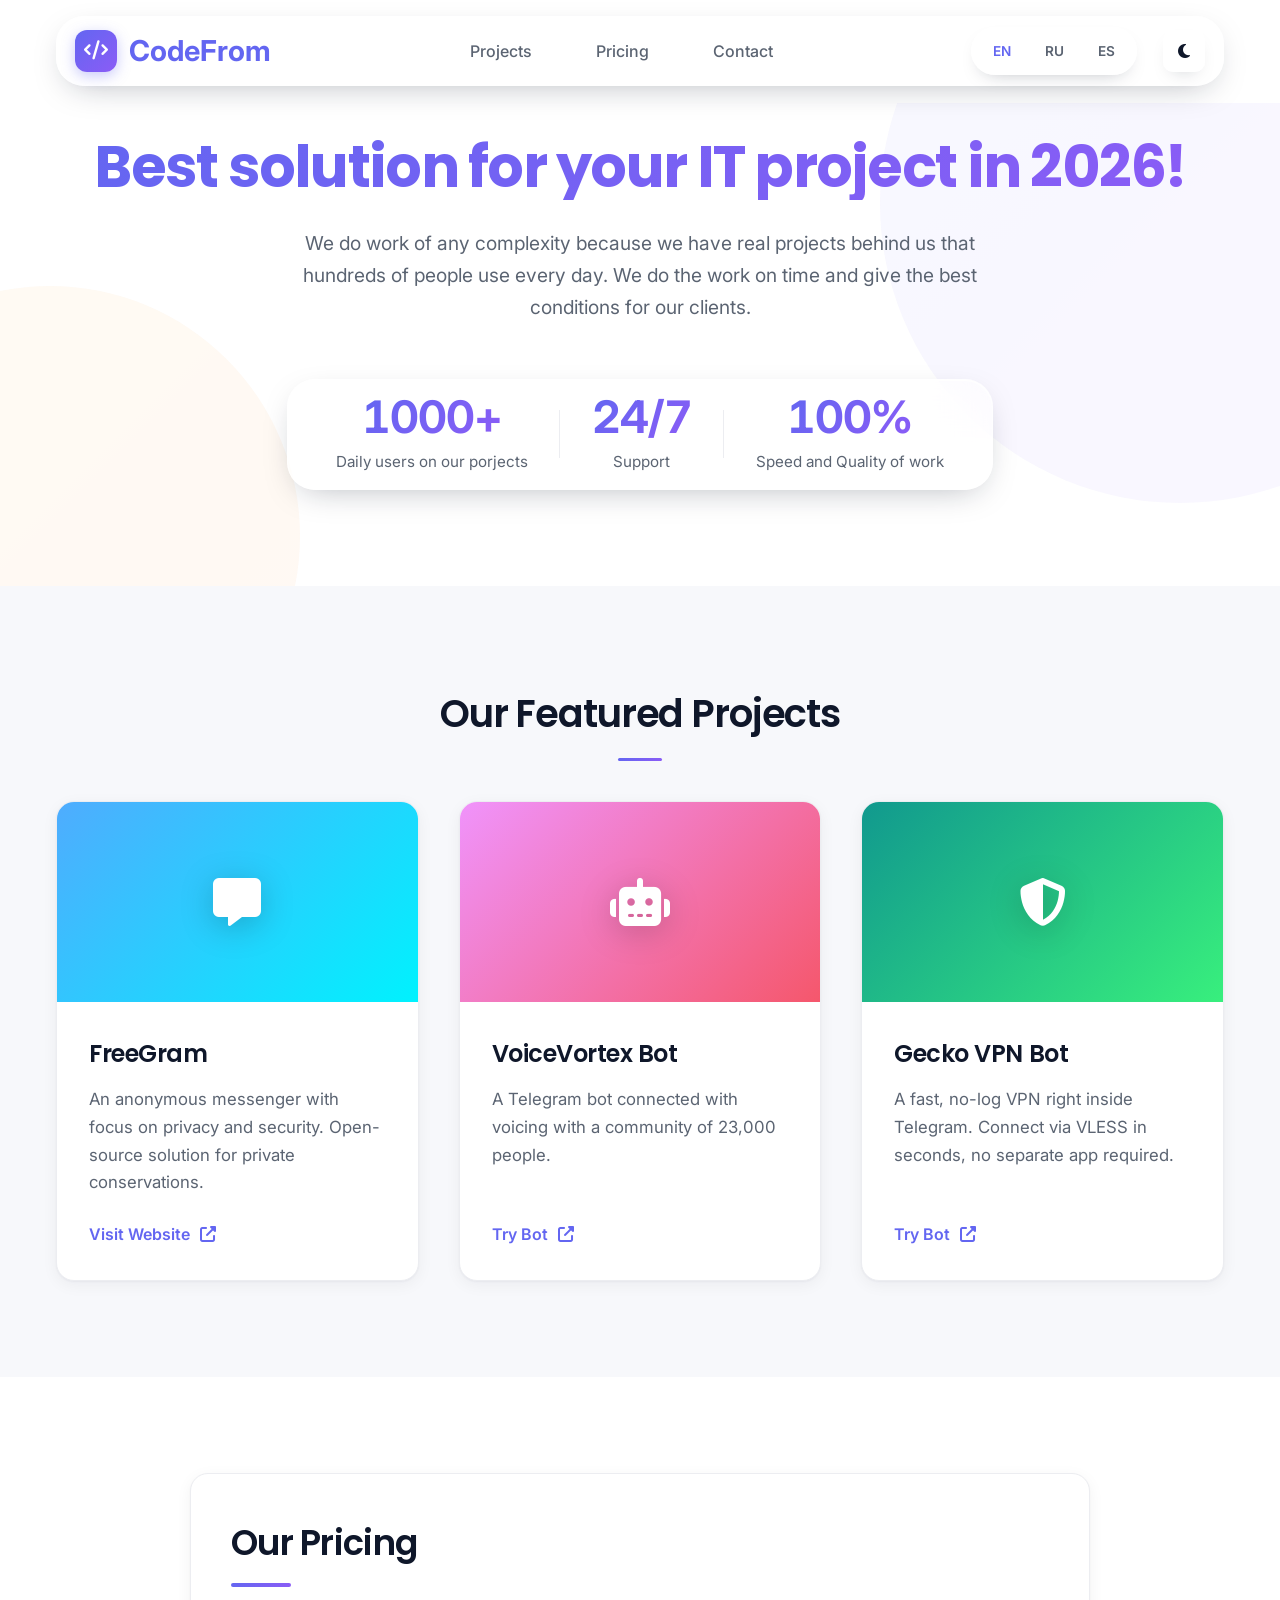
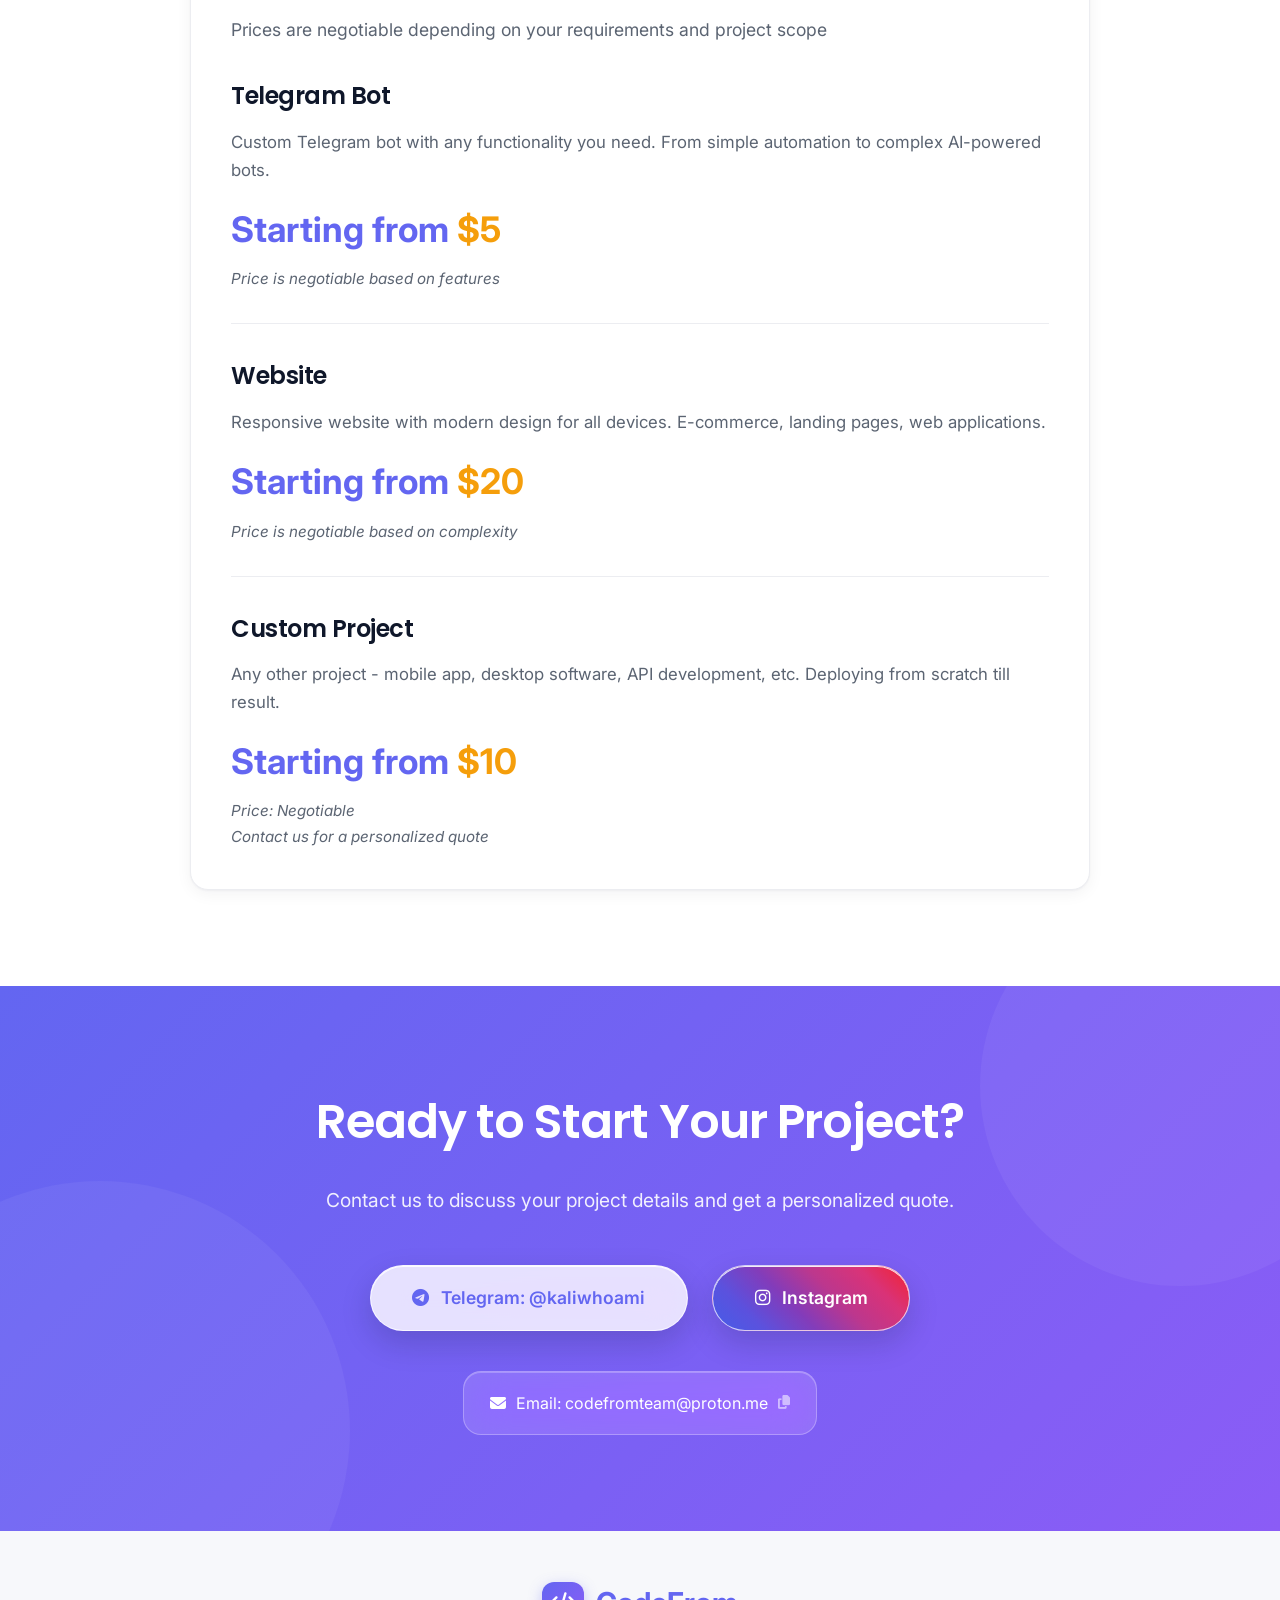
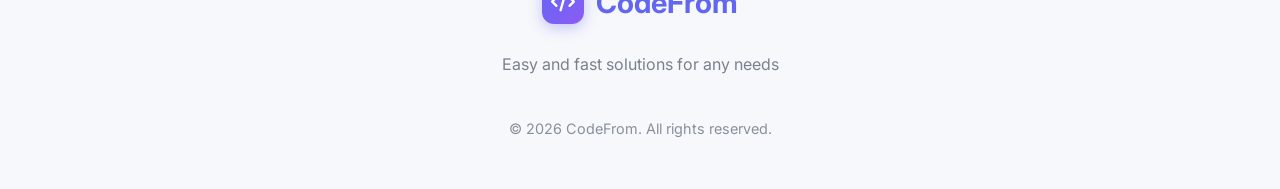
==== commit 23feece3: "Liquid glass" ====
--- a/index.html
+++ b/index.html
@@ -33,7 +33,7 @@
     <meta name="twitter:image" content="https://codefrom.team/assets/og-image.png">
 
     <link rel="stylesheet" href="https://cdnjs.cloudflare.com/ajax/libs/font-awesome/6.7.2/css/all.min.css">
-    <link rel="stylesheet" href="styles.css?v=20261010c">
+    <link rel="stylesheet" href="styles.css?v=20261107m">
     <link rel="preconnect" href="https://fonts.googleapis.com">
     <link rel="preconnect" href="https://fonts.gstatic.com" crossorigin>
     <link href="https://fonts.googleapis.com/css2?family=Poppins:wght@300;400;500;600;700&family=Inter:wght@300;400;500;600&display=swap" rel="stylesheet">
@@ -51,9 +51,7 @@
                 </a>
 
                 <div class="nav-links">
-                    <a href="#about">About</a>
                     <a href="#projects">Projects</a>
-                    <a href="#team">Team</a>
                     <a href="#pricing">Pricing</a>
                     <a href="#contact">Contact</a>
                 </div>
@@ -110,7 +108,6 @@
     
     <section class="hero" id="hero">
         <div class="container">
-            <div class="tagline">Development from scratch till result</div>
             <h1>Best solution for your IT project in 2026!</h1>
             <p>We do work of any complexity because we have real projects behind us that hundreds of people use every day. We do the work on time and give the best conditions for our clients.</p>
             <div class="hero-stats">
@@ -130,35 +127,6 @@
         </div>
     </section>
 
-    <section class="features" id="about">
-        <div class="container">
-            <h2 class="section-title">Why Choose Us?</h2>
-            <div class="features-grid">
-                <div class="feature-card">
-                    <div class="feature-icon">
-                        <i class="fas fa-rocket"></i>
-                    </div>
-                    <h3>Real Projects Experience</h3>
-                    <p>We have real projects behind us that hundreds of people use every day. This gives us unique experience and understanding of what clients want to see.</p>
-                </div>
-                <div class="feature-card">
-                    <div class="feature-icon">
-                        <i class="fas fa-clock"></i>
-                    </div>
-                    <h3>On Time Delivery</h3>
-                    <p>We do the work on time and give the best conditions for our clients. We respect deadlines and value your time.</p>
-                </div>
-                <div class="feature-card">
-                    <div class="feature-icon">
-                        <i class="fas fa-headset"></i>
-                    </div>
-                    <h3>Post-Purchase Support</h3>
-                    <p>We provide maintenance after purchase (host your projects, maintain them). We don't just build - we support.</p>
-                </div>
-            </div>
-        </div>
-    </section>
-
     <section class="projects" id="projects">
         <div class="container">
             <h2 class="section-title">Our Featured Projects</h2>
@@ -168,7 +136,7 @@
                         <i class="fas fa-comment-alt"></i>
                     </div>
                     <div class="project-content">
-                        <h3>FGram Messenger</h3>
+                        <h3>FreeGram</h3>
                         <p>An anonymous messenger with focus on privacy and security. Open-source solution for private conservations.</p>
                         <a href="https://fgram.net" target="_blank" class="project-link">
                             Visit Website <i class="fas fa-external-link-alt"></i>
@@ -207,59 +175,6 @@
     <section class="team-pricing-section">
         <div class="container">
             <div class="team-pricing">
-                <div class="team" id="team">
-                    <h2>Our Team</h2>
-                    <div class="team-member">
-                        <div class="member-avatar">
-                            <i class="fab fa-github"></i>
-                        </div>
-                        <div class="member-info">
-                            <h4>Badover</h4>
-                            <p>Creator, owner of FGram</p>
-                            <a href="https://github.com/badover" target="_blank" class="github-link">
-                                <i class="fab fa-github"></i> github.com/badover
-                            </a>
-                        </div>
-                    </div>
-                    <div class="team-member">
-                        <div class="member-avatar">
-                            <i class="fab fa-github"></i>
-                        </div>
-                        <div class="member-info">
-                            <h4>Furigane</h4>
-                            <p>Fullstack Developer, owner of JoyRentStore</p>
-                            <a href="https://github.com/Furigane" target="_blank" class="github-link">
-                                <i class="fab fa-github"></i> github.com/Furigane
-                            </a>
-                        </div>
-                    </div>
-                    <div class="team-member">
-                        <div class="member-avatar">
-                            <i class="fab fa-github"></i>
-                        </div>
-                        <div class="member-info">
-                            <h4>kalomaze</h4>
-                            <p>Bot and website developer, owner of VoiceVortexBot</p>
-                            <a href="https://github.com/Juranik" target="_blank" class="github-link">
-                                <i class="fab fa-github"></i> github.com/Juranik
-                            </a>
-                        </div>
-                    </div>
-                    <div class="team-member">
-                        <div class="member-avatar">
-                            <i class="fab fa-instagram"></i>
-                        </div>
-                        <div class="member-info">
-                            <h4>Instagram</h4>
-                            <p>Follow us for updates</p>
-                            <a href="https://instagram.com/codefromteam" target="_blank" class="github-link" style="color: #E4405F;">
-                                <i class="fab fa-instagram"></i> Our Instagram
-                            </a>
-                        </div>
-                    </div>
-                </div>
-
-               
                 <div class="pricing" id="pricing">
                     <h2>Our Pricing</h2>
                     <p class="pricing-subtitle">Prices are negotiable depending on your requirements and project scope</p>
@@ -340,6 +255,26 @@
         </div>
     </footer>
 
-    <script src="script.js?v=20261010b"></script>
+    <nav class="mobile-tabbar" aria-label="Mobile navigation">
+        <span class="mobile-tab-indicator" aria-hidden="true"></span>
+        <a class="mobile-tab" href="#hero" aria-label="Home">
+            <i class="fas fa-house" aria-hidden="true"></i>
+            <span>Home</span>
+        </a>
+        <a class="mobile-tab" href="#projects" aria-label="Projects">
+            <i class="fas fa-layer-group" aria-hidden="true"></i>
+            <span>Projects</span>
+        </a>
+        <a class="mobile-tab" href="#pricing" aria-label="Pricing">
+            <i class="fas fa-tag" aria-hidden="true"></i>
+            <span>Pricing</span>
+        </a>
+        <a class="mobile-tab" href="#contact" aria-label="Contact">
+            <i class="fas fa-envelope" aria-hidden="true"></i>
+            <span>Contact</span>
+        </a>
+    </nav>
+
+    <script src="script.js?v=20261107g"></script>
 </body>
 </html>
--- a/styles.css
+++ b/styles.css
@@ -1,4 +1,3 @@
-/* CSS Reset & Base Styles */
 * {
     margin: 0;
     padding: 0;
@@ -11,7 +10,6 @@
     --secondary: #f59e0b;
     --secondary-dark: #d97706;
 
-    /* Светлая тема (по умолчанию) */
     --bg-primary: #ffffff;
     --bg-secondary: #f7f8fb;
     --text-primary: #0f172a;
@@ -23,15 +21,18 @@
     --gradient: linear-gradient(135deg, #6366f1 0%, #8b5cf6 100%);
     --gradient-secondary: linear-gradient(135deg, #f59e0b 0%, #f97316 100%);
 
-    /* Многослойные мягкие тени для премиального вида */
     --shadow: 0 1px 2px rgba(15, 23, 42, 0.04), 0 4px 16px rgba(15, 23, 42, 0.05);
     --shadow-dark: 0 8px 24px rgba(15, 23, 42, 0.08), 0 16px 48px rgba(15, 23, 42, 0.08);
+    --glass-bg: rgba(255, 255, 255, 0.55);
+    --glass-bg-strong: rgba(255, 255, 255, 0.78);
+    --glass-border: rgba(255, 255, 255, 0.65);
+    --glass-highlight: rgba(255, 255, 255, 0.85);
+    --glass-shadow: 0 10px 34px -14px rgba(15, 23, 42, 0.35);
     --radius: 18px;
     --radius-small: 10px;
     --transition: all 0.35s cubic-bezier(0.22, 1, 0.36, 1);
 }
 
-/* Темная тема */
 [data-theme="dark"] {
     --bg-primary: #0b0f1a;
     --bg-secondary: #11192b;
@@ -42,6 +43,11 @@
     --card-bg: #111a2c;
     --shadow: 0 1px 2px rgba(0, 0, 0, 0.3), 0 4px 18px rgba(0, 0, 0, 0.35);
     --shadow-dark: 0 12px 32px rgba(0, 0, 0, 0.45), 0 20px 56px rgba(0, 0, 0, 0.45);
+    --glass-bg: rgba(17, 22, 38, 0.5);
+    --glass-bg-strong: rgba(17, 22, 38, 0.78);
+    --glass-border: rgba(255, 255, 255, 0.14);
+    --glass-highlight: rgba(255, 255, 255, 0.12);
+    --glass-shadow: 0 14px 38px -14px rgba(0, 0, 0, 0.6);
 }
 
 body {
@@ -60,7 +66,6 @@
     scroll-behavior: smooth;
 }
 
-/* Lock scrolling when menus open */
 .menu-open {
     overflow: hidden;
 }
@@ -78,7 +83,6 @@
     padding: 0 20px;
 }
 
-/* Header & Navigation */
 header {
     padding: 1.5rem 0;
     position: sticky;
@@ -92,7 +96,6 @@
     transition: var(--transition);
 }
 
-/* Respect safe-area on notch devices */
 header, .container {
     padding-left: max(16px, env(safe-area-inset-left));
     padding-right: max(16px, env(safe-area-inset-right));
@@ -194,12 +197,6 @@
     max-width: 100%;
 }
 
-/* Theme Switcher */
-/* .theme-switcher {
-    display: flex;
-    align-items: center;
-} */
-
 .theme-toggle {
     width: 42px;
     height: 42px;
@@ -236,7 +233,6 @@
     transform: scale(1.1);
 }
 
-/* Hero Section */
 .hero {
     padding: 7rem 0 6rem;
     text-align: center;
@@ -361,7 +357,6 @@
     margin-top: 0.6rem;
 }
 
-/* Features Section */
 .features {
     padding: 6rem 0;
     background-color: var(--bg-primary);
@@ -461,7 +456,6 @@
     font-size: 1.05rem;
 }
 
-/* Projects Section */
 .projects {
     padding: 6rem 0;
     background: var(--bg-secondary);
@@ -547,7 +541,6 @@
     color: var(--primary-dark);
 }
 
-/* Team & Pricing Section */
 .team-pricing-section {
     padding: 6rem 0;
     background-color: var(--bg-primary);
@@ -555,11 +548,13 @@
 
 .team-pricing {
     display: grid;
-    grid-template-columns: repeat(auto-fit, minmax(min(100%, 320px), 1fr));
+    grid-template-columns: minmax(0, 1fr);
     gap: 3rem;
-}
-
-.team, .pricing {
+    max-width: 900px;
+    margin: 0 auto;
+}
+
+.pricing {
     background: var(--card-bg);
     border-radius: var(--radius);
     padding: 2.5rem;
@@ -568,11 +563,11 @@
     border: 1px solid var(--border-color);
 }
 
-.team:hover, .pricing:hover {
+.pricing:hover {
     box-shadow: var(--shadow-dark);
 }
 
-.team h2, .pricing h2 {
+.pricing h2 {
     font-size: 2.2rem;
     margin-bottom: 1.8rem;
     color: var(--text-primary);
@@ -580,7 +575,7 @@
     padding-bottom: 15px;
 }
 
-.team h2::after, .pricing h2::after {
+.pricing h2::after {
     content: '';
     position: absolute;
     bottom: 0;
@@ -597,74 +592,6 @@
     font-size: 1.1rem;
 }
 
-.team-member {
-    display: flex;
-    align-items: center;
-    gap: 1.3rem;
-    margin-bottom: 1rem;
-    padding: 1rem 1.1rem;
-    border-radius: var(--radius-small);
-    transition: var(--transition);
-    border: 1px solid transparent;
-    min-width: 0;
-}
-
-.team-member:hover {
-    background-color: var(--bg-secondary);
-    border-color: var(--border-color);
-}
-
-.member-avatar {
-    width: 60px;
-    height: 60px;
-    background: var(--gradient);
-    border-radius: 16px;
-    display: flex;
-    align-items: center;
-    justify-content: center;
-    color: white;
-    font-size: 1.5rem;
-    flex-shrink: 0;
-    transition: var(--transition);
-}
-
-.team-member:hover .member-avatar {
-    transform: scale(1.05);
-}
-
-.member-info h4 {
-    font-size: 1.3rem;
-    margin-bottom: 0.3rem;
-    color: var(--text-primary);
-}
-
-.member-info {
-    min-width: 0;
-}
-
-.member-info p {
-    color: var(--text-secondary);
-    font-size: 1rem;
-    margin-bottom: 0.5rem;
-}
-
-.github-link {
-    display: inline-flex;
-    align-items: center;
-    gap: 6px;
-    color: var(--primary);
-    text-decoration: none;
-    font-weight: 500;
-    font-size: 0.95rem;
-    transition: var(--transition);
-    overflow-wrap: anywhere;
-}
-
-.github-link:hover {
-    color: var(--primary-dark);
-    gap: 8px;
-}
-
 .price-item {
     margin-bottom: 2rem;
     padding-bottom: 2rem;
@@ -709,7 +636,6 @@
     font-style: italic;
 }
 
-/* Contact Section */
 .contact {
     padding: 6rem 0;
     background: var(--gradient);
@@ -782,7 +708,6 @@
     gap: 16px;
 }
 
-/* Footer */
 footer {
     padding: 3rem 0;
     text-align: center;
@@ -814,7 +739,6 @@
     color: var(--text-secondary);
 }
 
-/* Contact Buttons & Info */
 .contact-buttons {
     display: flex;
     justify-content: center;
@@ -851,7 +775,6 @@
     margin-bottom: 0;
 }
 
-/* Click-to-copy email row */
 .contact-copy {
     width: auto;
     max-width: 100%;
@@ -927,7 +850,6 @@
     }
 }
 
-/* Footer Links */
 .footer-links {
     display: flex;
     gap: 2rem;
@@ -950,7 +872,6 @@
     transform: translateY(-3px);
 }
 
-/* Responsive Design */
 @media (max-width: 992px) {
     .hero h1 {
         font-size: 2.8rem;
@@ -969,7 +890,6 @@
     }
 }
 
-/* Мобильная версия - КОРРЕКТНАЯ */
 @media (max-width: 768px) {
     .nav-container {
         justify-content: space-between;
@@ -1061,6 +981,74 @@
     }
 }
 
+.hero {
+    padding-top: 2rem;
+}
+
+@media (max-width: 768px) {
+    .hero {
+        padding: 1.25rem 0 2.25rem;
+    }
+
+    .hero h1 {
+        max-width: 18ch;
+        margin: 0 auto 1rem;
+        font-size: clamp(1.8rem, 6vw, 2.8rem);
+        line-height: 1.12;
+        text-wrap: balance;
+    }
+
+    .hero p {
+        max-width: 38rem;
+        margin: 0 auto 1.5rem;
+        font-size: clamp(0.95rem, 2.2vw, 1.05rem);
+        line-height: 1.55;
+        text-wrap: pretty;
+    }
+
+    .hero-stats {
+        display: grid;
+        grid-template-columns: repeat(3, minmax(0, 1fr));
+        align-items: stretch;
+        width: min(100%, 680px);
+        margin-top: 1.25rem;
+        padding: 0.55rem 0.35rem;
+        gap: 0;
+        border-radius: 22px;
+    }
+
+    .stat {
+        min-width: 0;
+        padding: 0.45rem 0.25rem;
+        justify-content: center;
+    }
+
+    .stat:not(:last-child) {
+        border-right: 1px solid color-mix(in srgb, var(--border-color) 75%, transparent);
+    }
+
+    .stat-number {
+        font-size: clamp(1.15rem, 4.7vw, 1.8rem);
+    }
+
+    .stat-label {
+        max-width: 13ch;
+        margin-top: 0.35rem;
+        font-size: clamp(0.62rem, 2vw, 0.78rem);
+        line-height: 1.3;
+    }
+}
+
+.hero {
+    padding-top: 4.5rem;
+}
+
+@media (max-width: 768px) {
+    .hero {
+        padding-top: 2.25rem;
+    }
+}
+
 @media (max-width: 480px) {
     .hero {
         padding: 4rem 0 3rem;
@@ -1103,7 +1091,6 @@
     }
 }
 
-/* Prevent logo from wrapping on very small iPhones (e.g. 320-430px widths) */
 @media (max-width: 430px) {
     header {
         padding: 10px 0;
@@ -1136,7 +1123,6 @@
         gap: 6px;
     }
 
-    /* hide desktop language buttons to save space */
     .desktop-only {
         display: none !important;
     }
@@ -1153,14 +1139,12 @@
         display: flex !important;
     }
 
-    /* reduce logo text wrap risk */
     .logo span { 
         display: inline-block;
         line-height: 1;
     }
 }
 
-/* Very narrow phones: 300-400px widths (portrait phones) */
 @media (max-width: 400px) {
     html, body {
         -webkit-text-size-adjust: 100%;
@@ -1218,17 +1202,11 @@
         display: none !important;
     }
 
-    /* Ensure main sections preserve horizontal centering */
     .hero, .features, .projects, .team-pricing-section, .contact, footer {
         padding-left: 12px;
         padding-right: 12px;
     }
 
-    /* Center floating dropdowns on very narrow screens.
-       .mobile-language-dropdown deliberately excluded: this !important transform
-       used to fight the slide-down positioning rule (further down in this file)
-       on every phone ≤400px wide — i.e. most real phones — which is what made
-       the language panel keep overlapping the header no matter what. */
     .dropdown-menu {
         left: 50% !important;
         right: auto !important;
@@ -1237,14 +1215,12 @@
         max-width: 360px;
     }
 
-    /* Prevent slight left-shift by ensuring body content is centered */
     main, .container > * {
         margin-left: auto;
         margin-right: auto;
     }
 }
 
-/* Extra-small screens: widths <400px and heights <=800px */
 @media (max-width: 399px) and (max-height: 800px) {
     html, body {
         overflow-x: hidden;
@@ -1266,41 +1242,32 @@
         flex-wrap: nowrap !important;
     }
 
-    /* Hide non-essential controls to free space */
-    /* .theme-toggle { display: none !important; } */
     .desktop-only { display: none !important; }
     .mobile-only { display: flex !important; }
 
-    /* Show only logo icon to save horizontal space */
     .logo span { display: none; }
     .logo { font-size: 1rem; }
     .logo-icon { width: 30px; height: 30px; font-size: 0.9rem; }
 
-    /* Ensure action buttons are stacked and full-width where makes sense */
     .contact-buttons { flex-direction: column; gap: 8px; }
     .contact-btn { width: 100%; justify-content: center; padding: 10px; }
 
-    /* Scale down hero content so it doesn't overlap header */
     .hero { padding-top: 5.5rem; padding-bottom: 2.5rem; }
     .hero h1 { font-size: 1.5rem; line-height: 1.15; }
     .tagline { font-size: 0.95rem; padding: 0.4rem 1rem; }
     .hero p { font-size: 0.95rem; }
 
-    /* Collapse grids to single column and reduce gaps */
     .features-grid, .projects-grid, .team-pricing { grid-template-columns: 1fr; gap: 1rem; }
 
-    /* Center dropdowns and prevent left-shift (.mobile-language-dropdown excluded — see note above) */
     .dropdown-menu {
         left: 50% !important;
         transform: translateX(-50%) !important;
         width: calc(100% - 20px);
     }
 
-    /* Small improvements to avoid accidental horizontal scroll */
     .feature-card, .project-card, .team, .pricing { padding-left: 12px; padding-right: 12px; }
 }
 
-/* Animation Classes */
 @keyframes fadeIn {
     from {
         opacity: 0;
@@ -1312,7 +1279,6 @@
     }
 }
 
-/* === FIX THEME TOGGLE POSITION === */
 header {
     position: sticky;
 }
@@ -1323,45 +1289,12 @@
     gap: 1rem;
 }
 
-/* Swap language panel and theme toggle order (desktop & mobile) */
 .theme-switcher { order: 2; }
 .language-panel { order: 1; }
 .mobile-lang-btn { order: 1; }
 .mobile-menu-btn { order: 3; }
 
 
-/* Луна — справа в хедере */
-/* .theme-switcher {
-    position: absolute;
-    right: 24px;
-    top: 50%;
-    transform: translateY(-50%);
-    z-index: 200;
-    display: flex;
-    align-items: center;
-} */
-
-/* Мобилка — сдвигаем, чтобы не налезала на бургер */
-/* @media (max-width: 768px) {
-    .theme-switcher {
-        right: 70px;
-    }
-} */
-
-/* @media (max-width: 768px) {
-    .mobile-menu-btn {
-        display: block;
-    }
-
-    .nav-links {
-        display: none;
-        position: absolute;
-        top: 100%;
-        left: 0;
-        right: 0;
-    }
-} */
-
 .contact h2 {
     color: #fff;
 }
@@ -1370,7 +1303,6 @@
     pointer-events: none;
 }
 
-/* По умолчанию (светлая тема) */
 .theme-toggle .fa-sun {
     display: none;
 }
@@ -1379,7 +1311,6 @@
     display: block;
 }
 
-/* Тёмная тема — показываем солнце */
 [data-theme="dark"] .theme-toggle .fa-moon {
     display: none;
 }
@@ -1422,7 +1353,6 @@
     }
 }
 
-/* Бургер-меню для языков */
 .burger-menu {
     background: none;
     border: none;
@@ -1470,7 +1400,6 @@
     transform: rotate(-45deg) translate(5px, -5px);
 }
 
-/* Выпадающее меню языков */
 .dropdown-menu {
     position: absolute;
     top: 100%;
@@ -1512,7 +1441,6 @@
     font-weight: 600;
 }
 
-/* Опции языка */
 .language-options {
     display: flex;
     flex-direction: column;
@@ -1551,7 +1479,6 @@
     text-align: center;
 }
 
-/* Для мобилок */
 @media (max-width: 768px) {
     .dropdown-menu {
         right: 10px;
@@ -1564,14 +1491,12 @@
     }
 }
 
-/* Адаптация подвигаем кнопку темы */
 .nav-actions {
     display: flex;
     align-items: center;
     gap: 5px;
 }
 
-/* ========== ЯЗЫКОВАЯ ПАНЕЛЬ ========== */
 .language-panel {
     display: flex;
     align-items: center;
@@ -1602,21 +1527,17 @@
     background: rgba(99, 102, 241, 0.1);
 }
 
-/* === Responsive improvements (added) === */
-/* Make images and project images responsive */
 img, picture, .project-image img, .feature-card img {
     max-width: 100%;
     height: auto;
     display: block;
 }
 
-/* Slightly tighter container padding on small screens */
 .container {
     padding-left: 16px;
     padding-right: 16px;
 }
 
-/* Ensure header elements wrap gracefully on medium widths */
 .nav-container {
     gap: 12px;
     flex-wrap: wrap;
@@ -1626,7 +1547,6 @@
     align-items: center;
 }
 
-/* Improve touch targets and interaction on small devices */
 button, a {
     touch-action: manipulation;
 }
@@ -1635,13 +1555,11 @@
     -webkit-tap-highlight-color: rgba(0,0,0,0.06);
 }
 
-/* Increase tap targets for interactive elements */
 .nav-links a, .lang-btn, .mobile-menu-btn, .theme-toggle, .burger-menu {
     padding: 8px 10px;
     border-radius: 10px;
 }
 
-/* Medium breakpoint improvements */
 @media (max-width: 1024px) {
     .hero h1 {
         font-size: 3rem;
@@ -1656,12 +1574,10 @@
     }
 }
 
-/* Ensure mobile menu overlays content and is easily tappable */
 .nav-links {
     -webkit-overflow-scrolling: touch;
 }
 
-/* Make form controls and buttons more consistent on very small screens */
 @media (max-width: 420px) {
     .hero p, .project-content p, .feature-card p {
         font-size: 1rem;
@@ -1676,12 +1592,10 @@
     }
 }
 
-/* Minor visual: ensure sticky header doesn't cover content on small screens */
 main, section, #team, #pricing {
     scroll-margin-top: calc(var(--header-offset, 80px) + 16px);
 }
 
-/* small accessibility focus outline */
 a:focus, button:focus {
     outline: 3px solid rgba(99,102,241,0.18);
     outline-offset: 3px;
@@ -1701,7 +1615,6 @@
     font-weight: 600;
 }
 
-/* ========== БУРГЕР-КНОПКА ========== */
 .mobile-menu-btn {
     background: none;
     border: none;
@@ -1738,7 +1651,6 @@
     transition: var(--transition);
 }
 
-/* ========== КНОПКА ЯЗЫКА ДЛЯ МОБИЛКИ ========== */
 .mobile-lang-btn {
     display: none;
     align-items: center;
@@ -1769,7 +1681,6 @@
     font-weight: 700;
 }
 
-/* ========== ВЫПАДАЮЩЕЕ МЕНЮ ЯЗЫКОВ ========== */
 .mobile-language-dropdown {
     position: fixed;
     top: 50%;
@@ -1876,7 +1787,6 @@
     opacity: 1;
 }
 
-/* Оверлей для выпадающего меню */
 .dropdown-overlay {
     position: fixed;
     top: 0;
@@ -1896,7 +1806,6 @@
     opacity: 1;
 }
 
-/* ========== АДАПТИВНОСТЬ ========== */
 @media (max-width: 768px) {
     .mobile-only {
         display: flex !important;
@@ -1946,10 +1855,8 @@
     }
 }
 
-/* Fix overlap when viewport is narrow but still desktop-style (e.g. 769-884px) */
 @media (min-width: 769px) and (max-width: 884px) {
     .nav-links {
-        /* stop absolute centering which can overlap actions */
         position: static !important;
         transform: none !important;
         left: auto !important;
@@ -1970,7 +1877,6 @@
         gap: 8px;
     }
 
-    /* ensure action buttons stay on the right and don't get overlapped */
     .nav-actions {
         margin-left: auto;
         display: flex;
@@ -1978,7 +1884,6 @@
         align-items: center;
     }
 
-    /* slightly reduce logo size to preserve space */
     .logo {
         font-size: 1.5rem;
         gap: 8px;
@@ -1989,9 +1894,7 @@
     }
 }
 
-/* Tablet / narrow desktop fix (covers 885px - 940px, includes 912px) */
 @media (min-width: 885px) and (max-width: 940px) {
-    /* Avoid absolute-centering nav which can overlap actions */
     .nav-links {
         position: static !important;
         transform: none !important;
@@ -2009,7 +1912,6 @@
         align-items: center;
     }
 
-    /* Reduce hero size and add top padding so its text doesn't sit under header */
     .hero {
         padding-top: 6.5rem;
         padding-bottom: 3.5rem;
@@ -2019,24 +1921,20 @@
         font-size: 2.6rem;
     }
 
-    /* Slightly reduce logo & nav spacing */
     .logo {
         font-size: 1.4rem;
         gap: 10px;
     }
 
-    /* Ensure header sits above all content */
     header {
         z-index: 1200;
     }
 }
 
-/* Small tweak: prevent unexpected horizontal scroll due to shadows/margins */
 * {
     -webkit-overflow-scrolling: touch;
 }
 
-/* Для очень маленьких экранов */
 @media (max-width: 480px) {
     .mobile-lang-btn {
         padding: 6px 10px;
@@ -2045,7 +1943,7 @@
     }
     
     .mobile-lang-btn .current-lang {
-        display: none; /* На очень маленьких скрываем текст */
+        display: none;
     }
     
     .mobile-language-dropdown {
@@ -2058,14 +1956,10 @@
     }
 }
 
-/* Добавь в самом конце файла после всех стилей: */
-
-/* Фиксируем скролл при открытом меню */
 body.menu-open {
   overflow: hidden;
 }
 
-/* Исправляем выравнивание языковой панели в хедере */
 .nav-actions {
   display: flex;
   align-items: center;
@@ -2073,7 +1967,6 @@
   margin-left: auto;
 }
 
-/* Делаем языковые кнопки ровнее */
 .language-panel {
   display: flex;
   align-items: center;
@@ -2099,7 +1992,6 @@
   height: 36px;
 }
 
-/* Мобильная кнопка языка */
 .mobile-lang-btn {
   display: none;
   align-items: center;
@@ -2125,7 +2017,6 @@
   mask: url('assets/translation.png') no-repeat center / contain;
 }
 
-/* Мобильное выпадающее меню языков */
 .mobile-language-dropdown {
   position: fixed;
   top: 100px;
@@ -2159,7 +2050,6 @@
   border-bottom: none;
 }
 
-/* Ховер эффект для языковых кнопок */
 .lang-btn:hover {
   background: rgba(99, 102, 241, 0.1);
   color: var(--primary);
@@ -2171,7 +2061,6 @@
   box-shadow: 0 4px 12px rgba(99, 102, 241, 0.3);
 }
 
-/* Улучшаем мобильное меню */
 @media (max-width: 768px) {
   .mobile-lang-btn {
     display: flex;
@@ -2199,12 +2088,10 @@
     display: flex;
   }
   
-  /* Сдвигаем языковую кнопку правее */
   .mobile-lang-btn {
     margin-right: 10px;
   }
   
-  /* Улучшаем оверлей */
   .dropdown-overlay {
     position: fixed;
     top: 0;
@@ -2222,7 +2109,6 @@
   }
 }
 
-/* Улучшаем отображение на очень маленьких экранах */
 @media (max-width: 480px) {
   .hero h1 {
     font-size: 1.8rem;
@@ -2261,7 +2147,6 @@
   }
 }
 
-/* Header layout fixes for medium desktop widths */
 @media (min-width: 769px) {
   .nav-container {
     flex-wrap: nowrap;
@@ -2317,7 +2202,6 @@
   }
 }
 
-/* Mobile header/menu fixes */
 @media (max-width: 768px) {
   header {
     z-index: 1500;
@@ -2373,18 +2257,10 @@
   }
 }
 
-/* ============================================================
-   Apple-style motion & interactivity
-   ============================================================ */
-
 a, button {
     -webkit-tap-highlight-color: transparent;
 }
 
-/* Sticky header: gains contrast and shrinks slightly as the page scrolls.
-   Padding is intentionally NOT transitioned — animating it triggers layout
-   reflow on every frame, which is what made scrolling feel torn/laggy on
-   mobile. background-color/box-shadow are paint-only, so those stay eased. */
 header {
     transition: background-color 0.4s ease,
                 box-shadow 0.4s ease;
@@ -2412,7 +2288,6 @@
     transform: scale(0.92);
 }
 
-/* Active section indicator in the nav */
 .nav-links a.active {
     color: var(--primary);
 }
@@ -2421,11 +2296,6 @@
     width: 100%;
 }
 
-/* Scroll reveal — sections rise and fade in as they enter the viewport.
-   will-change is dropped once revealed so finished cards don't sit on their
-   own compositor layer for the rest of the page's life — with a dozen-plus
-   cards on the page, keeping them all promoted is what was bogging scroll
-   down on weaker phones. */
 .reveal {
     opacity: 0;
     transform: translateY(12px);
@@ -2456,7 +2326,6 @@
     font-variant-numeric: tabular-nums;
 }
 
-/* Subtle pointer-driven tilt for cards on devices with a precise pointer (mouse/trackpad) */
 @media (hover: hover) and (pointer: fine) {
     .feature-card,
     .project-card {
@@ -2470,12 +2339,6 @@
     }
 }
 
-/* Tactile press feedback for touch — mirrors iOS "spring down" since :hover never fires on touch.
-   NOTE: cards are intentionally excluded here. They're big scroll surfaces, and a
-   scale-on-:active fires the instant a finger touches down — before the browser
-   knows whether it's a tap or the start of a scroll/flick — so every card the
-   thumb grazed while scrolling would visibly flash/jump. Kept only on genuine,
-   small tap targets (buttons/links) below, where that ambiguity doesn't happen. */
 @media (hover: none) {
     .contact-btn,
     .project-link,
@@ -2510,30 +2373,7 @@
     }
 }
 
-/* ============================================================
-   iOS 26 "Liquid Glass" — mobile navigation layer
-   Glass is reserved for nav/floating chrome (bar, controls,
-   sheets) — content cards stay opaque, per Apple's own rule
-   that glass never sits on the content layer.
-   ============================================================ */
 @media (max-width: 768px) {
-    :root {
-        --glass-bg: rgba(255, 255, 255, 0.55);
-        --glass-bg-strong: rgba(255, 255, 255, 0.78);
-        --glass-border: rgba(255, 255, 255, 0.65);
-        --glass-highlight: rgba(255, 255, 255, 0.85);
-        --glass-shadow: 0 10px 34px -14px rgba(15, 23, 42, 0.35);
-    }
-
-    [data-theme="dark"] {
-        --glass-bg: rgba(17, 22, 38, 0.5);
-        --glass-bg-strong: rgba(17, 22, 38, 0.78);
-        --glass-border: rgba(255, 255, 255, 0.14);
-        --glass-highlight: rgba(255, 255, 255, 0.12);
-        --glass-shadow: 0 14px 38px -14px rgba(0, 0, 0, 0.6);
-    }
-
-    /* --- The nav bar itself: a true glass surface --- */
     header {
         background: var(--glass-bg);
         backdrop-filter: saturate(220%) blur(28px);
@@ -2547,7 +2387,6 @@
         box-shadow: inset 0 1px 0 var(--glass-highlight), var(--glass-shadow);
     }
 
-    /* --- Floating glass controls: theme toggle, burger, language pill --- */
     .theme-toggle,
     .mobile-menu-btn,
     .mobile-lang-btn {
@@ -2561,7 +2400,6 @@
         isolation: isolate;
     }
 
-    /* Shimmer that follows the touch point — mirrors glassEffect(.interactive()) */
     .theme-toggle::after,
     .mobile-menu-btn::after,
     .mobile-lang-btn::after {
@@ -2595,14 +2433,12 @@
         transform: scale(0.9);
     }
 
-    /* --- Nav menu: kept solid/opaque (not glass) — easier to read over content --- */
     .nav-links {
         background: var(--card-bg);
         border: 1px solid var(--border-color);
         box-shadow: var(--shadow-dark);
     }
 
-    /* --- Floating glass sheet: language dropdown --- */
     .mobile-language-dropdown {
         background: var(--glass-bg-strong);
         backdrop-filter: saturate(200%) blur(30px);
@@ -2615,16 +2451,11 @@
         border-bottom: 1px solid var(--glass-border);
     }
 
-    /* Dimming layer behind the glass sheet — pairs with it, isn't glass itself */
     .dropdown-overlay.active {
         backdrop-filter: blur(4px);
         -webkit-backdrop-filter: blur(4px);
     }
 
-    /* Language sheet: drops in just below the header instead of overlapping
-       it. An older leftover rule had it vertically re-centering itself via
-       translate(-50%, -50%) on open, which pulled it up over the header/nav
-       buttons — this replaces that with a straightforward slide-down. */
     .mobile-language-dropdown {
         top: calc(var(--header-offset, 72px) + 14px);
         left: 50%;
@@ -2663,7 +2494,6 @@
     }
 }
 
-/* Responsive polish */
 .contact-copy .copy-text {
     overflow-wrap: anywhere;
 }
@@ -2690,7 +2520,6 @@
         grid-template-columns: minmax(0, 1fr);
     }
 
-    .team,
     .pricing {
         min-width: 0;
     }
@@ -2752,4 +2581,370 @@
     .logo span {
         display: none;
     }
+}
+
+@media (min-width: 769px) {
+    header,
+    header.scrolled,
+    [data-theme="dark"] header.scrolled {
+        background: transparent;
+        backdrop-filter: none;
+        -webkit-backdrop-filter: none;
+        border-bottom-color: transparent;
+        box-shadow: none;
+    }
+
+    .nav-container {
+        padding: 10px 18px;
+        border: 1px solid var(--glass-border);
+        border-radius: 28px;
+        background: var(--glass-bg);
+        backdrop-filter: saturate(200%) blur(24px);
+        -webkit-backdrop-filter: saturate(200%) blur(24px);
+        box-shadow: inset 0 1px 0 var(--glass-highlight), var(--glass-shadow);
+    }
+
+    .nav-links a {
+        padding: 8px 12px;
+        border-radius: 999px;
+    }
+
+    .nav-links a::after {
+        display: none;
+    }
+
+    .nav-links a:hover,
+    .nav-links a.active {
+        color: var(--primary);
+    }
+
+    .nav-links a:hover {
+        background: var(--glass-bg-strong);
+    }
+
+    .nav-links a.active:not(:hover) {
+        color: var(--text-secondary);
+        background: transparent;
+    }
+}
+
+.theme-toggle,
+.language-panel,
+.mobile-lang-btn,
+.mobile-menu-btn {
+    border: 1px solid var(--glass-border);
+    background: var(--glass-bg);
+    backdrop-filter: saturate(180%) blur(18px);
+    -webkit-backdrop-filter: saturate(180%) blur(18px);
+    box-shadow: inset 0 1px 0 var(--glass-highlight), 0 8px 20px -12px rgba(15, 23, 42, 0.35);
+}
+
+.language-panel {
+    padding: 5px;
+}
+
+.lang-btn.active {
+    border: 1px solid var(--glass-border);
+    background: var(--glass-bg-strong);
+    color: var(--primary);
+    box-shadow: inset 0 1px 0 var(--glass-highlight);
+}
+
+.tagline {
+    background: var(--glass-bg);
+    border-color: var(--glass-border);
+    backdrop-filter: saturate(180%) blur(16px);
+    -webkit-backdrop-filter: saturate(180%) blur(16px);
+    box-shadow: inset 0 1px 0 var(--glass-highlight), 0 8px 24px -16px rgba(15, 23, 42, 0.4);
+}
+
+.hero-stats {
+    width: fit-content;
+    max-width: 100%;
+    margin-left: auto;
+    margin-right: auto;
+    padding: 0.9rem 1rem;
+    gap: 0;
+    border: 1px solid var(--glass-border);
+    border-radius: 28px;
+    background: var(--glass-bg);
+    backdrop-filter: saturate(180%) blur(22px);
+    -webkit-backdrop-filter: saturate(180%) blur(22px);
+    box-shadow: inset 0 1px 0 var(--glass-highlight), var(--glass-shadow);
+}
+
+.stat {
+    padding: 0 2rem;
+}
+
+.contact-btn {
+    border: 1px solid rgba(255, 255, 255, 0.72);
+    background: rgba(255, 255, 255, 0.82);
+    backdrop-filter: saturate(180%) blur(18px);
+    -webkit-backdrop-filter: saturate(180%) blur(18px);
+    box-shadow: inset 0 1px 0 rgba(255, 255, 255, 0.9), 0 12px 30px rgba(15, 23, 42, 0.18);
+}
+
+.instagram-btn {
+    background: linear-gradient(45deg, rgba(64, 93, 230, 0.92), rgba(88, 81, 219, 0.92), rgba(131, 58, 180, 0.92), rgba(193, 53, 132, 0.92), rgba(225, 48, 108, 0.92), rgba(253, 29, 29, 0.92));
+    color: white;
+}
+
+.contact-info {
+    border: 1px solid rgba(255, 255, 255, 0.28);
+    background: rgba(255, 255, 255, 0.14);
+    backdrop-filter: saturate(180%) blur(20px);
+    -webkit-backdrop-filter: saturate(180%) blur(20px);
+    box-shadow: inset 0 1px 0 rgba(255, 255, 255, 0.24);
+}
+
+@media (max-width: 768px) {
+    .hero-stats {
+        padding: 0.55rem;
+        gap: 0.5rem;
+    }
+
+    .stat {
+        padding: 0.7rem 1.5rem;
+    }
+
+    .mobile-menu-btn {
+        background: var(--glass-bg-strong);
+    }
+}
+
+@media (max-width: 480px) {
+    .hero-stats {
+        width: min(100%, 340px);
+        border-radius: 24px;
+    }
+
+    .stat {
+        padding: 0.65rem 0.75rem;
+    }
+}
+
+@media (prefers-reduced-transparency: reduce) {
+    :root {
+        --glass-bg: rgba(255, 255, 255, 0.96);
+        --glass-bg-strong: rgba(255, 255, 255, 0.99);
+    }
+
+    [data-theme="dark"] {
+        --glass-bg: rgba(17, 22, 38, 0.96);
+        --glass-bg-strong: rgba(17, 22, 38, 0.99);
+    }
+
+    .nav-container,
+    .theme-toggle,
+    .language-panel,
+    .mobile-lang-btn,
+    .mobile-menu-btn,
+    .tagline,
+    .hero-stats,
+    .contact-btn,
+    .contact-info {
+        backdrop-filter: none;
+        -webkit-backdrop-filter: none;
+    }
+}
+
+.mobile-tabbar {
+    display: none;
+}
+
+@media (max-width: 768px) {
+    :root {
+        --glass-bg: rgba(255, 255, 255, 0.26);
+        --glass-bg-strong: rgba(255, 255, 255, 0.4);
+        --glass-border: rgba(255, 255, 255, 0.56);
+        --glass-highlight: rgba(255, 255, 255, 0.78);
+        --glass-shadow: 0 14px 40px -18px rgba(15, 23, 42, 0.4);
+    }
+
+    [data-theme="dark"] {
+        --glass-bg: rgba(17, 22, 38, 0.3);
+        --glass-bg-strong: rgba(17, 22, 38, 0.48);
+        --glass-border: rgba(255, 255, 255, 0.2);
+        --glass-highlight: rgba(255, 255, 255, 0.16);
+        --glass-shadow: 0 16px 42px -18px rgba(0, 0, 0, 0.65);
+    }
+
+    body {
+        padding-bottom: calc(92px + env(safe-area-inset-bottom));
+    }
+
+    .mobile-menu-btn,
+    .nav-links {
+        display: none !important;
+    }
+
+    .mobile-tabbar {
+        position: fixed;
+        z-index: 1300;
+        right: max(12px, env(safe-area-inset-right));
+        bottom: calc(10px + env(safe-area-inset-bottom));
+        left: max(12px, env(safe-area-inset-left));
+        display: grid;
+        grid-template-columns: repeat(4, minmax(0, 1fr));
+        gap: 4px;
+        max-width: 560px;
+        margin: 0 auto;
+        padding: 7px;
+        border: 1px solid color-mix(in srgb, var(--glass-border) 82%, transparent);
+        border-radius: 28px;
+        background:
+            linear-gradient(145deg, rgba(255, 255, 255, 0.2), transparent 42%),
+            var(--glass-bg);
+        backdrop-filter: saturate(220%) blur(34px);
+        -webkit-backdrop-filter: saturate(220%) blur(34px);
+        box-shadow:
+            inset 0 1px 0 var(--glass-highlight),
+            inset 0 -1px 0 rgba(255, 255, 255, 0.08),
+            var(--glass-shadow);
+        touch-action: pan-y;
+        user-select: none;
+        -webkit-user-select: none;
+        isolation: isolate;
+    }
+
+    [data-theme="dark"] .mobile-tabbar {
+        background:
+            linear-gradient(145deg, rgba(255, 255, 255, 0.12), transparent 42%),
+            var(--glass-bg);
+        box-shadow:
+            inset 0 1px 0 var(--glass-highlight),
+            inset 0 -1px 0 rgba(255, 255, 255, 0.04),
+            var(--glass-shadow);
+    }
+
+    .mobile-tabbar.has-active-tab .mobile-tab-indicator {
+        opacity: 1;
+    }
+
+    .mobile-tab-indicator {
+        position: absolute;
+        top: 0;
+        left: 0;
+        z-index: 0;
+        pointer-events: none;
+        border: 1px solid rgba(255, 255, 255, 0.68);
+        border-radius: 22px;
+        opacity: 0;
+        background:
+            radial-gradient(ellipse at 30% 0%, rgba(255, 255, 255, 0.68), transparent 66%),
+            linear-gradient(145deg, rgba(255, 255, 255, 0.5), rgba(255, 255, 255, 0.12) 58%, rgba(255, 255, 255, 0.28));
+        box-shadow:
+            inset 0 1px 1px rgba(255, 255, 255, 0.9),
+            inset 0 -1px 1px rgba(255, 255, 255, 0.28),
+            0 3px 12px rgba(15, 23, 42, 0.12);
+        backdrop-filter: blur(12px) saturate(180%);
+        -webkit-backdrop-filter: blur(12px) saturate(180%);
+        transition:
+            transform 500ms cubic-bezier(0.22, 1, 0.36, 1),
+            width 420ms cubic-bezier(0.22, 1, 0.36, 1),
+            height 350ms ease,
+            opacity 180ms ease;
+    }
+
+    .mobile-tab {
+        position: relative;
+        z-index: 1;
+        display: flex;
+        min-width: 0;
+        min-height: 52px;
+        flex-direction: column;
+        align-items: center;
+        justify-content: center;
+        gap: 4px;
+        padding: 6px 2px;
+        border-radius: 19px;
+        color: var(--text-secondary);
+        font-size: 0.65rem;
+        font-weight: 600;
+        line-height: 1;
+        text-decoration: none;
+        transition: color 0.2s ease, background-color 0.2s ease, transform 0.2s ease;
+        -webkit-tap-highlight-color: transparent;
+    }
+
+    .mobile-tab:focus:not(:focus-visible) {
+        outline: none;
+        box-shadow: none;
+    }
+
+    .mobile-tab:focus-visible {
+        outline: 2px solid color-mix(in srgb, var(--primary) 75%, white);
+        outline-offset: 2px;
+    }
+
+    .mobile-tab i {
+        font-size: 1.1rem;
+        transition: transform 0.25s cubic-bezier(0.22, 1, 0.36, 1);
+    }
+
+    .mobile-tab.active {
+        color: #4338ca;
+    }
+
+    [data-theme="dark"] .mobile-tab-indicator {
+        border-color: rgba(255, 255, 255, 0.3);
+        background:
+            radial-gradient(ellipse at 30% 0%, rgba(255, 255, 255, 0.24), transparent 66%),
+            linear-gradient(145deg, rgba(255, 255, 255, 0.22), rgba(255, 255, 255, 0.07) 58%, rgba(255, 255, 255, 0.14));
+        box-shadow:
+            inset 0 1px 1px rgba(255, 255, 255, 0.34),
+            inset 0 -1px 1px rgba(255, 255, 255, 0.1),
+            0 3px 12px rgba(0, 0, 0, 0.2);
+    }
+
+    [data-theme="dark"] .mobile-tab.active {
+        color: #e0e7ff;
+    }
+
+    .mobile-tab.active i {
+        transform: translateY(-1px) scale(1.08);
+    }
+
+    .mobile-tab:active {
+        transform: scale(0.92);
+    }
+
+    @media (max-width: 360px) {
+        .mobile-tabbar {
+            right: 8px;
+            left: 8px;
+            gap: 1px;
+            padding: 6px;
+        }
+
+        .mobile-tab {
+            font-size: 0.6rem;
+        }
+    }
+
+    @media (prefers-reduced-transparency: reduce) {
+        .mobile-tabbar {
+            background: var(--card-bg);
+            backdrop-filter: none;
+            -webkit-backdrop-filter: none;
+        }
+
+        .mobile-tab-indicator {
+            background: color-mix(in srgb, var(--primary) 14%, var(--card-bg));
+            backdrop-filter: none;
+            -webkit-backdrop-filter: none;
+        }
+
+    }
+}
+
+.hero {
+    padding-top: 2rem;
+}
+
+@media (max-width: 768px) {
+    .hero {
+        padding-top: 1rem;
+    }
 }
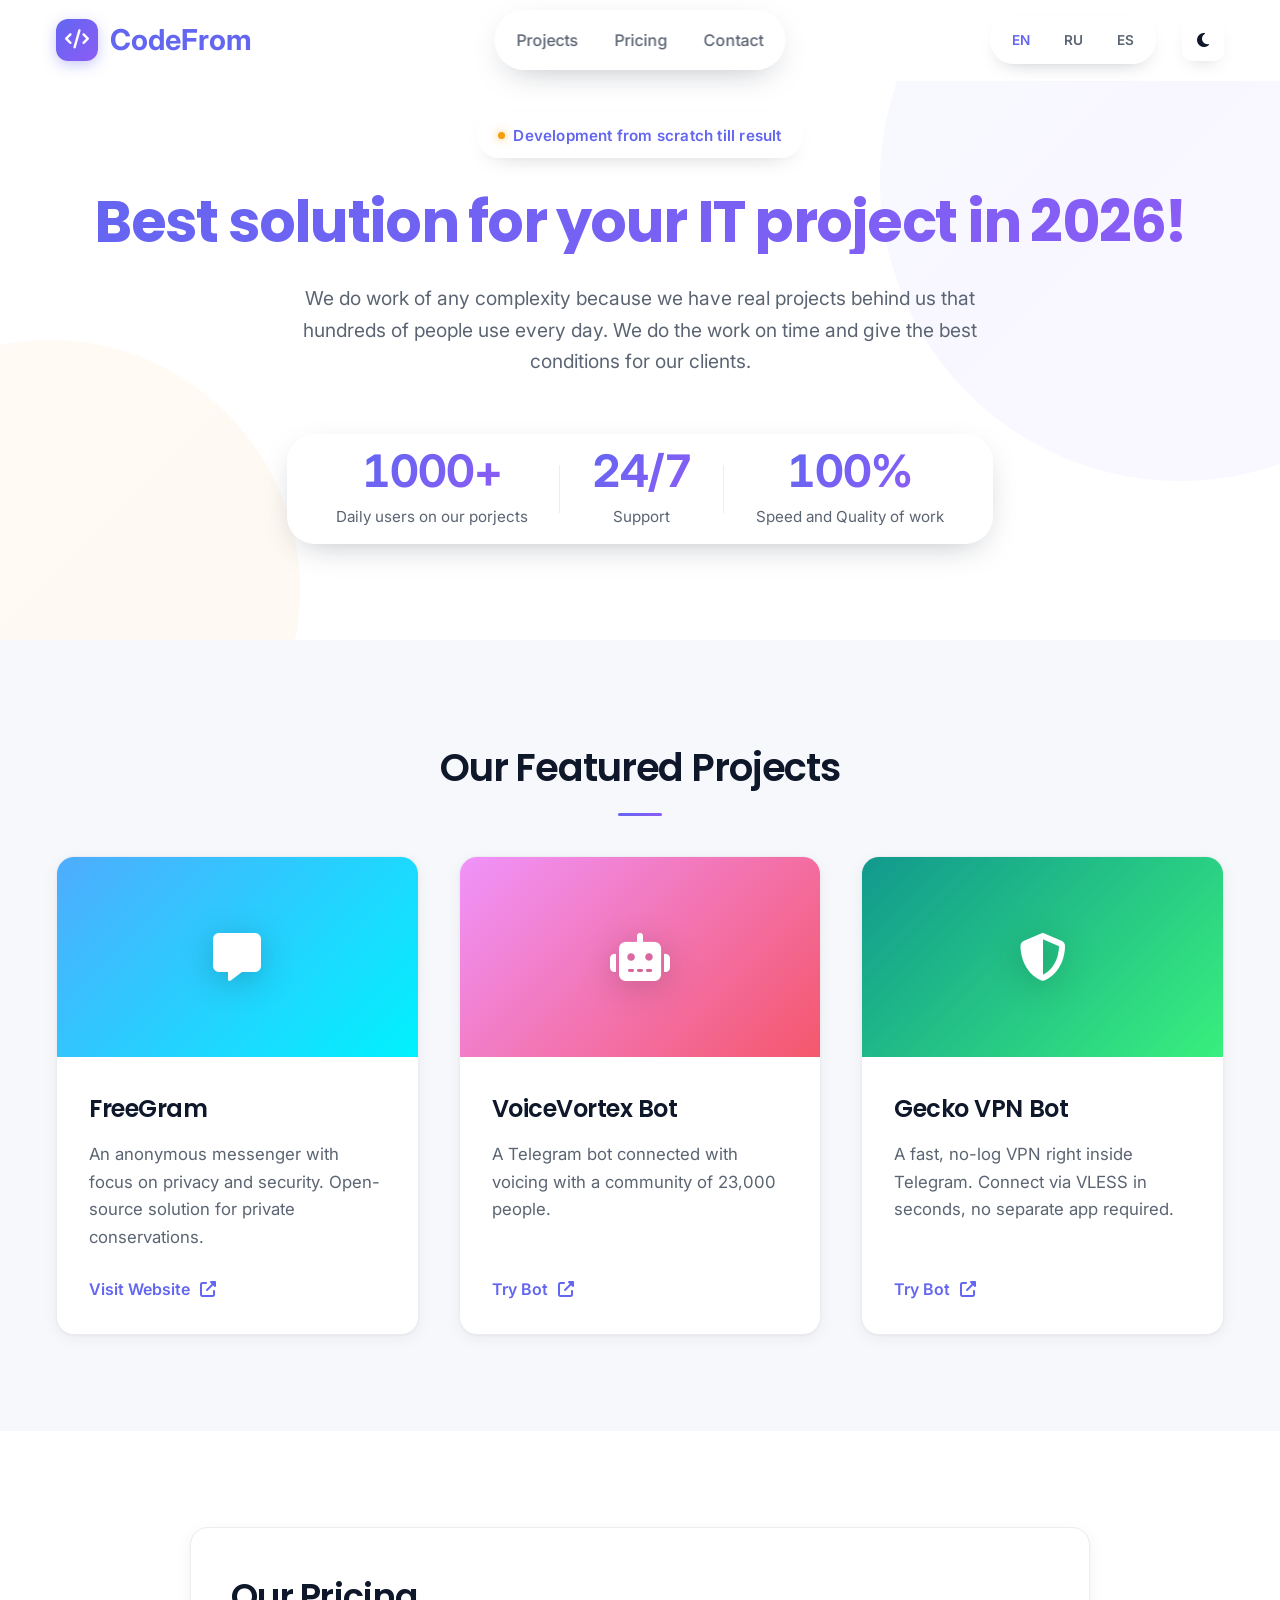
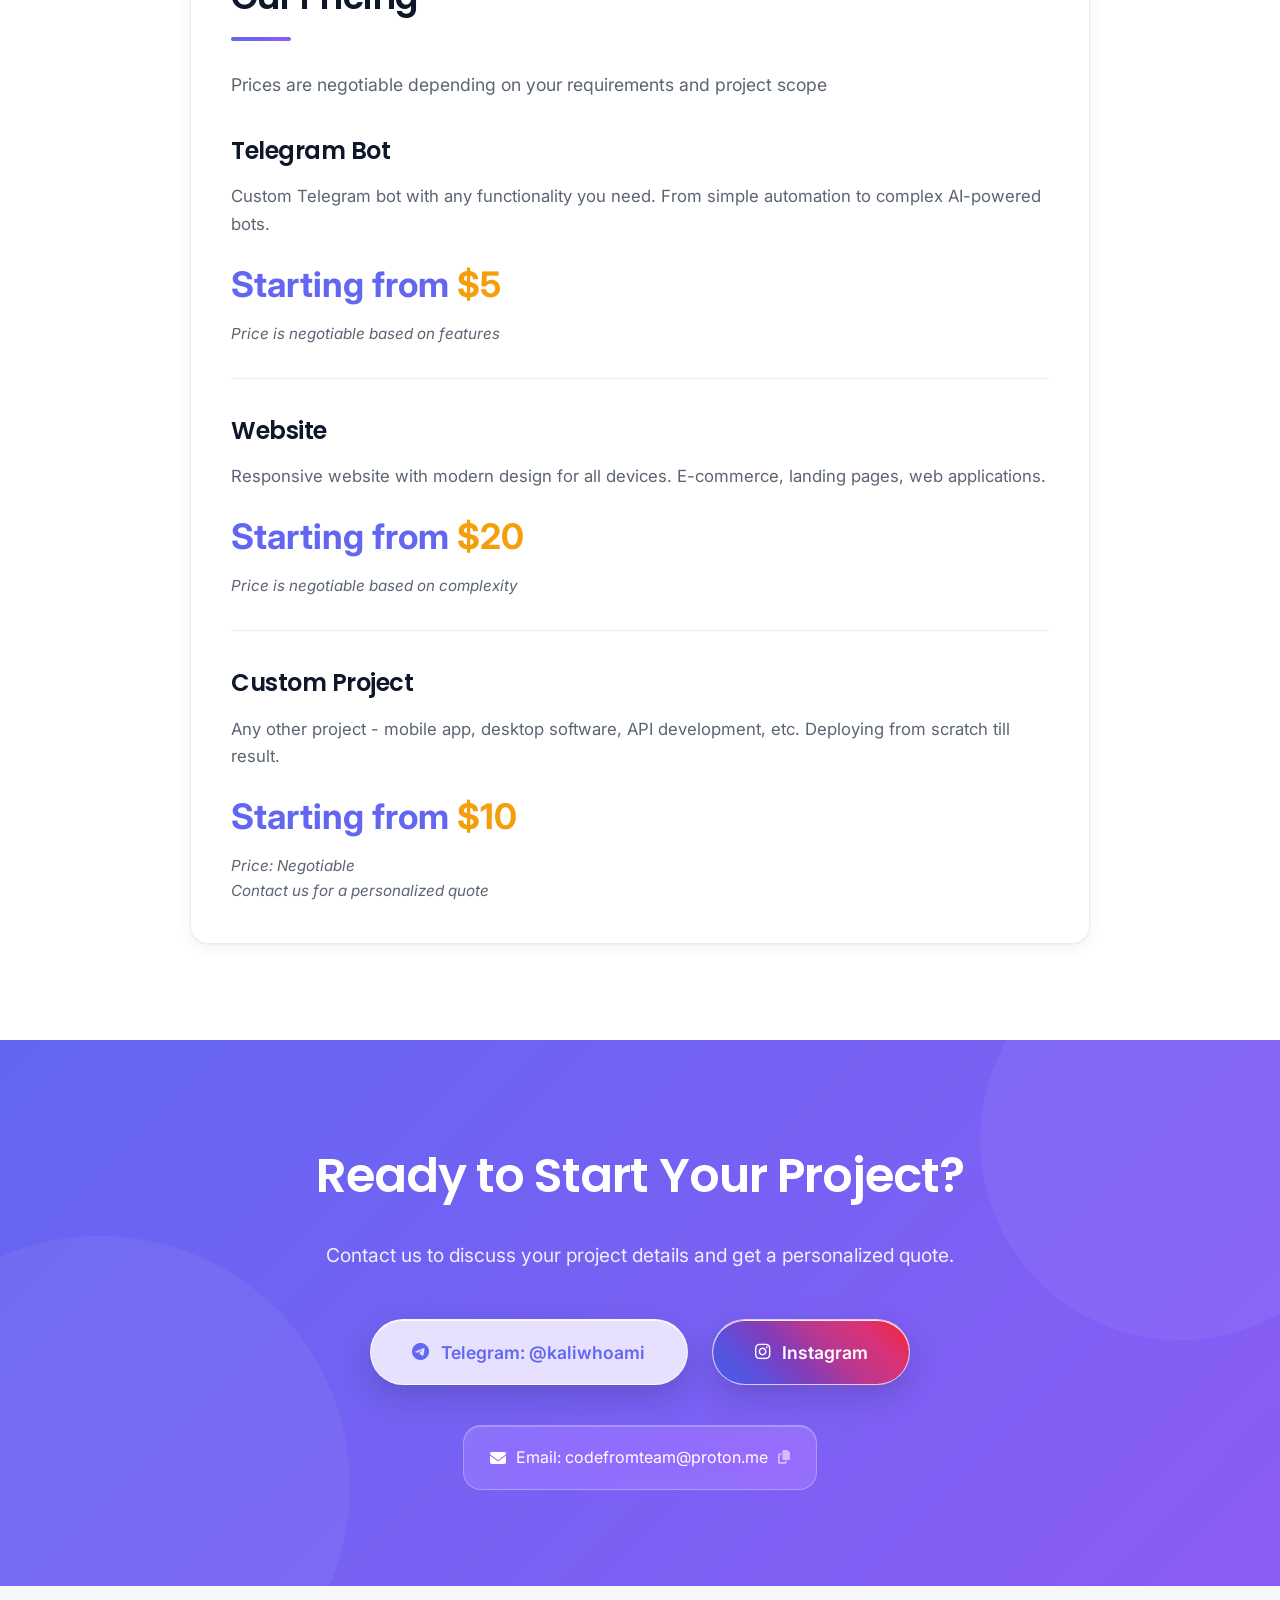
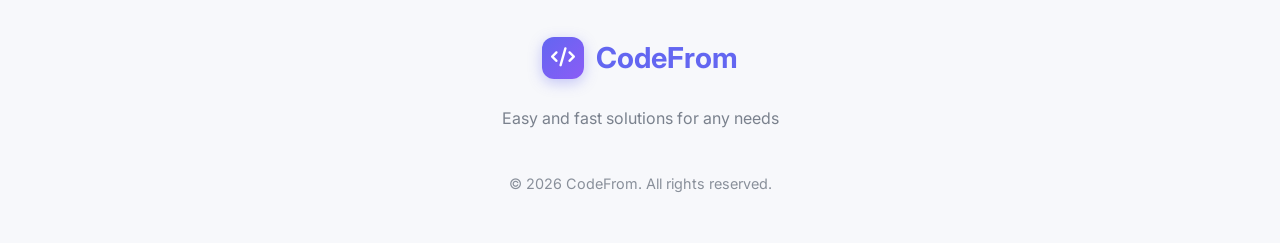
==== commit c8c8503b: "Liquid glass 2.0" ====
--- a/index.html
+++ b/index.html
@@ -33,7 +33,7 @@
     <meta name="twitter:image" content="https://codefrom.team/assets/og-image.png">
 
     <link rel="stylesheet" href="https://cdnjs.cloudflare.com/ajax/libs/font-awesome/6.7.2/css/all.min.css">
-    <link rel="stylesheet" href="styles.css?v=20261107m">
+    <link rel="stylesheet" href="styles.css?v=20261108b">
     <link rel="preconnect" href="https://fonts.googleapis.com">
     <link rel="preconnect" href="https://fonts.gstatic.com" crossorigin>
     <link href="https://fonts.googleapis.com/css2?family=Poppins:wght@300;400;500;600;700&family=Inter:wght@300;400;500;600&display=swap" rel="stylesheet">
@@ -108,6 +108,7 @@
     
     <section class="hero" id="hero">
         <div class="container">
+            <div class="tagline">Development from scratch till result</div>
             <h1>Best solution for your IT project in 2026!</h1>
             <p>We do work of any complexity because we have real projects behind us that hundreds of people use every day. We do the work on time and give the best conditions for our clients.</p>
             <div class="hero-stats">
--- a/styles.css
+++ b/styles.css
@@ -64,6 +64,15 @@
 
 html {
     scroll-behavior: smooth;
+    scrollbar-width: none;
+    -ms-overflow-style: none;
+}
+
+html::-webkit-scrollbar,
+body::-webkit-scrollbar {
+    display: none;
+    width: 0;
+    height: 0;
 }
 
 .menu-open {
@@ -273,6 +282,8 @@
 .tagline {
     display: inline-flex;
     align-items: center;
+    justify-content: center;
+    max-width: 100%;
     gap: 8px;
     background: color-mix(in srgb, var(--primary) 8%, var(--bg-primary));
     color: var(--primary);
@@ -284,14 +295,30 @@
     box-shadow: none;
     font-size: 0.95rem;
     letter-spacing: 0.2px;
+    text-align: center;
 }
 
 .tagline::before {
     content: '';
+    flex: 0 0 7px;
     width: 7px;
     height: 7px;
     border-radius: 50%;
     background: var(--secondary);
+    box-shadow: 0 0 8px color-mix(in srgb, var(--secondary) 75%, transparent);
+    animation: tagline-pulse 1.8s ease-in-out infinite;
+}
+
+@keyframes tagline-pulse {
+    0%, 100% {
+        opacity: 0.72;
+        box-shadow: 0 0 5px color-mix(in srgb, var(--secondary) 60%, transparent);
+    }
+
+    50% {
+        opacity: 1;
+        box-shadow: 0 0 12px color-mix(in srgb, var(--secondary) 90%, transparent);
+    }
 }
 
 .hero h1 {
@@ -1090,6 +1117,7 @@
         font-size: 1rem;
     }
 }
+
 
 @media (max-width: 430px) {
     header {
@@ -2110,6 +2138,13 @@
 }
 
 @media (max-width: 480px) {
+  .tagline {
+      flex-wrap: wrap;
+      padding: 0.5rem 1rem;
+      font-size: 0.82rem;
+      line-height: 1.35;
+  }
+
   .hero h1 {
     font-size: 1.8rem;
   }
@@ -2479,6 +2514,10 @@
         opacity: 1;
         transform: none;
         transition: none;
+    }
+
+    .tagline::before {
+        animation: none;
     }
 
     .hero::before,
@@ -2947,4 +2986,183 @@
     .hero {
         padding-top: 1rem;
     }
+}
+
+@media (max-width: 480px) {
+    .hero h1 {
+        width: 100%;
+        max-width: 18ch;
+        margin-right: auto;
+        margin-left: auto;
+        line-height: 1.12;
+        text-wrap: balance;
+        overflow-wrap: break-word;
+    }
+
+    .hero-stats {
+        display: grid;
+        grid-template-columns: minmax(0, 1fr);
+        width: min(100%, 360px);
+        gap: 0;
+        padding: 0.4rem 1rem;
+        border: 1px solid var(--glass-border);
+        border-radius: 24px;
+        background: var(--glass-bg-strong);
+        box-shadow: inset 0 1px 0 var(--glass-highlight), var(--glass-shadow);
+        text-align: left;
+    }
+
+    .stat {
+        display: flex;
+        min-width: 0;
+        flex-direction: row;
+        align-items: center;
+        justify-content: flex-start;
+        gap: 0.75rem;
+        padding: 0.75rem 0.15rem;
+        text-align: left;
+    }
+
+    .stat:not(:last-child) {
+        border-right: 0;
+        border-bottom: 1px solid color-mix(in srgb, var(--border-color) 75%, transparent);
+    }
+
+    .stat-number {
+        flex: 0 0 4.5rem;
+        font-size: 1.4rem;
+        white-space: nowrap;
+    }
+
+    .stat-label {
+        flex: 1 1 auto;
+        min-width: 0;
+        max-width: none;
+        margin: 0;
+        font-size: 0.84rem;
+        line-height: 1.4;
+        text-align: left;
+        overflow-wrap: normal;
+        word-break: normal;
+    }
+}
+
+@media (min-width: 769px) {
+    .nav-container {
+        gap: 1rem;
+        padding: 0;
+        border: 0;
+        border-radius: 0;
+        background: transparent;
+        backdrop-filter: none;
+        -webkit-backdrop-filter: none;
+        box-shadow: none;
+    }
+
+    .nav-links {
+        flex: 0 0 auto;
+        width: fit-content;
+        gap: 4px;
+        padding: 5px;
+        border: 1px solid var(--glass-border);
+        border-radius: 999px;
+        background: var(--glass-bg);
+        backdrop-filter: saturate(200%) blur(24px);
+        -webkit-backdrop-filter: saturate(200%) blur(24px);
+        box-shadow: inset 0 1px 0 var(--glass-highlight), var(--glass-shadow);
+    }
+
+    .nav-links a {
+        padding: 0.65rem 1rem;
+        border-radius: 999px;
+        white-space: nowrap;
+        transition: color 220ms ease, background-color 220ms ease, box-shadow 220ms ease;
+    }
+
+    .nav-links a:hover {
+        background: color-mix(in srgb, var(--glass-bg-strong) 75%, transparent);
+    }
+
+    .nav-links a.active {
+        color: var(--primary);
+        background: var(--glass-bg-strong);
+        box-shadow: inset 0 1px 0 var(--glass-highlight), 0 4px 12px -8px rgba(15, 23, 42, 0.4);
+    }
+
+    .nav-links a.active:not(:hover) {
+        color: var(--primary);
+        background: var(--glass-bg-strong);
+    }
+
+    .nav-links a:focus:not(:focus-visible) {
+        outline: none;
+    }
+}
+
+@media (max-width: 768px) {
+    .mobile-tabbar {
+        padding: 6px;
+        gap: 3px;
+    }
+
+    .mobile-tab-indicator {
+        border: 1px solid rgba(255, 255, 255, 0.68);
+        background:
+            radial-gradient(ellipse at 30% 0%, rgba(255, 255, 255, 0.68), transparent 66%),
+            linear-gradient(145deg, rgba(255, 255, 255, 0.5), rgba(255, 255, 255, 0.12) 58%, rgba(255, 255, 255, 0.28));
+        box-shadow:
+            inset 0 1px 1px rgba(255, 255, 255, 0.9),
+            inset 0 -1px 1px rgba(255, 255, 255, 0.28),
+            0 3px 12px rgba(15, 23, 42, 0.12);
+        backdrop-filter: blur(16px) saturate(200%);
+        -webkit-backdrop-filter: blur(16px) saturate(200%);
+        border-radius: 22px;
+        transition:
+            transform 320ms cubic-bezier(0.2, 0.8, 0.2, 1),
+            width 320ms cubic-bezier(0.2, 0.8, 0.2, 1),
+            height 220ms ease,
+            opacity 160ms ease;
+    }
+
+    .mobile-tab {
+        min-height: 54px;
+        font-size: 0.68rem;
+    }
+
+    .mobile-tab.active {
+        color: var(--text-primary);
+    }
+
+    [data-theme="dark"] .mobile-tab-indicator {
+        border-color: rgba(255, 255, 255, 0.3);
+        background:
+            radial-gradient(ellipse at 30% 0%, rgba(255, 255, 255, 0.24), transparent 66%),
+            linear-gradient(145deg, rgba(255, 255, 255, 0.22), rgba(255, 255, 255, 0.07) 58%, rgba(255, 255, 255, 0.14));
+        box-shadow:
+            inset 0 1px 1px rgba(255, 255, 255, 0.34),
+            inset 0 -1px 1px rgba(255, 255, 255, 0.1),
+            0 3px 12px rgba(0, 0, 0, 0.2);
+    }
+
+    @media (prefers-reduced-transparency: reduce) {
+        .mobile-tab-indicator {
+            border-color: var(--glass-border);
+            background: color-mix(in srgb, var(--text-secondary) 10%, var(--card-bg));
+            box-shadow: inset 0 1px 0 var(--glass-highlight);
+            backdrop-filter: none;
+            -webkit-backdrop-filter: none;
+        }
+    }
+}
+
+@media (min-width: 1024px) {
+    .nav-container {
+        position: relative;
+    }
+
+    .nav-links {
+        position: absolute;
+        left: 50%;
+        transform: translateX(-50%);
+    }
 }
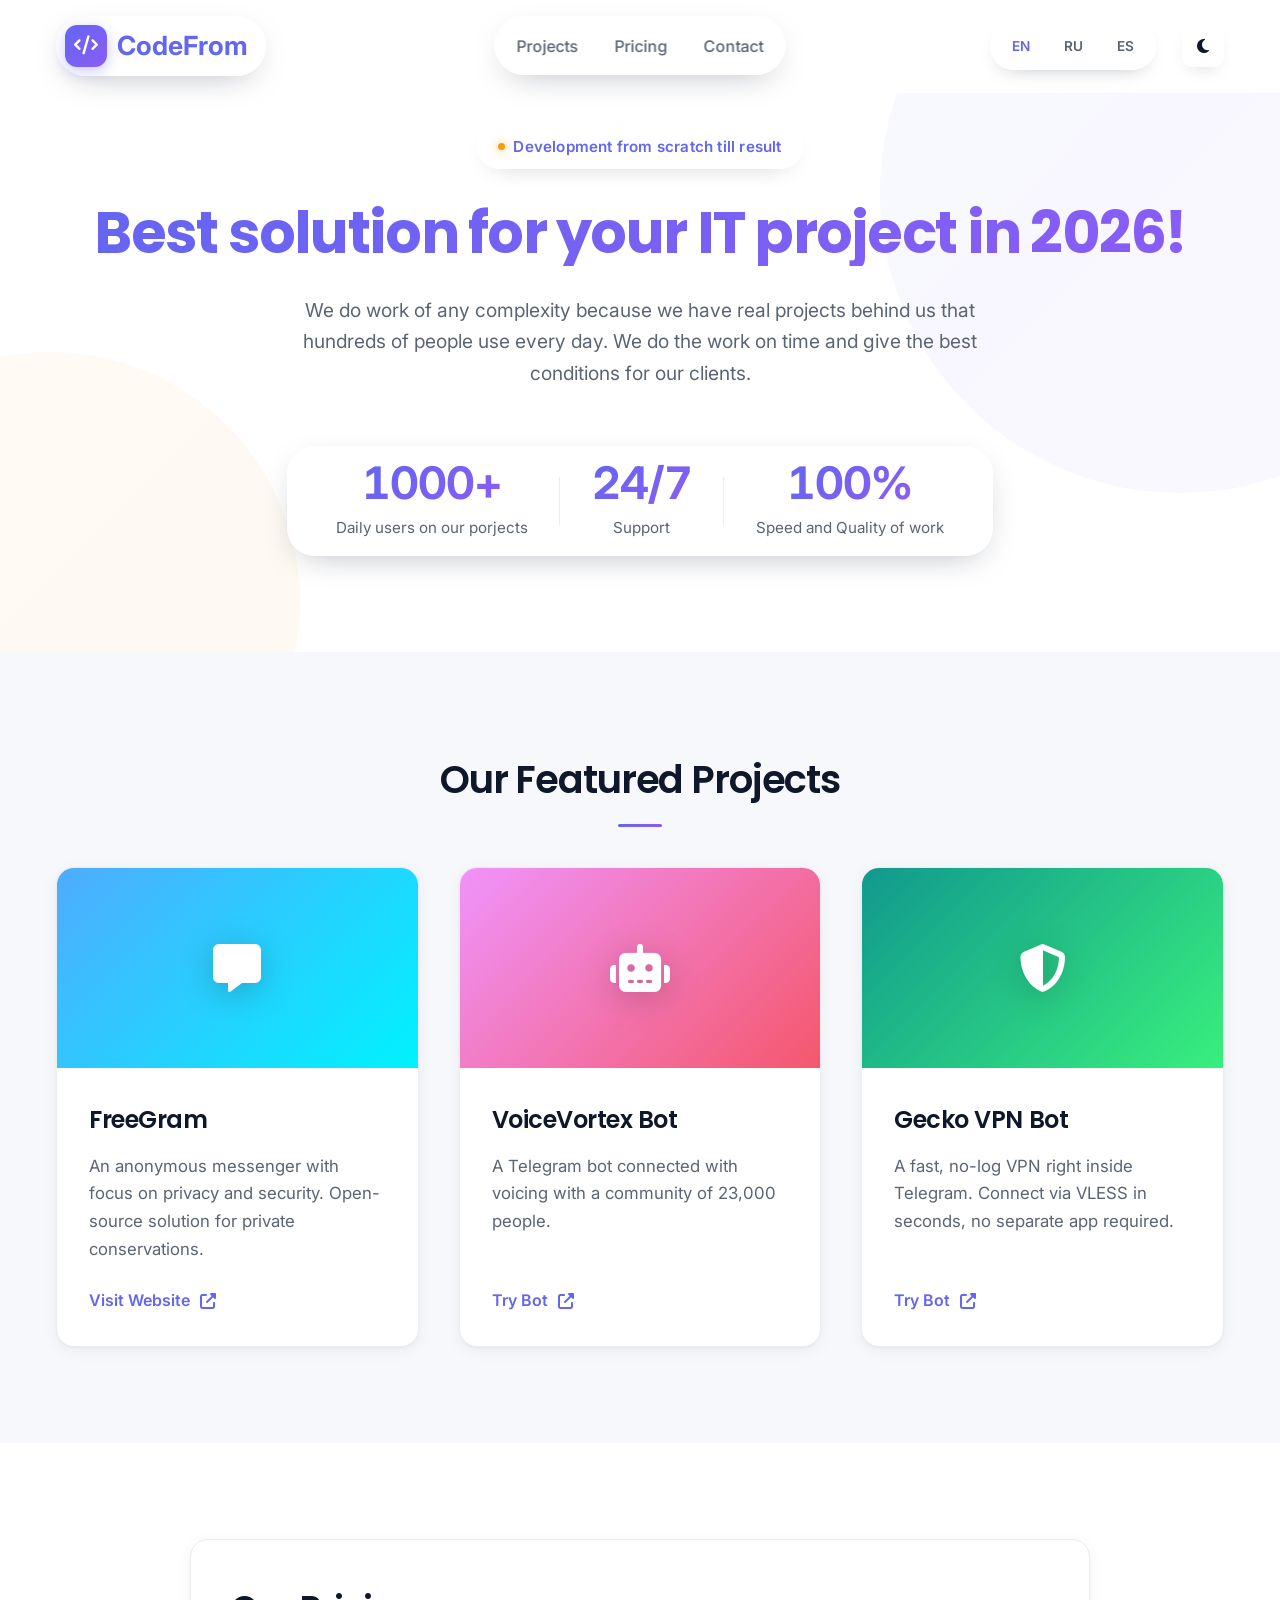
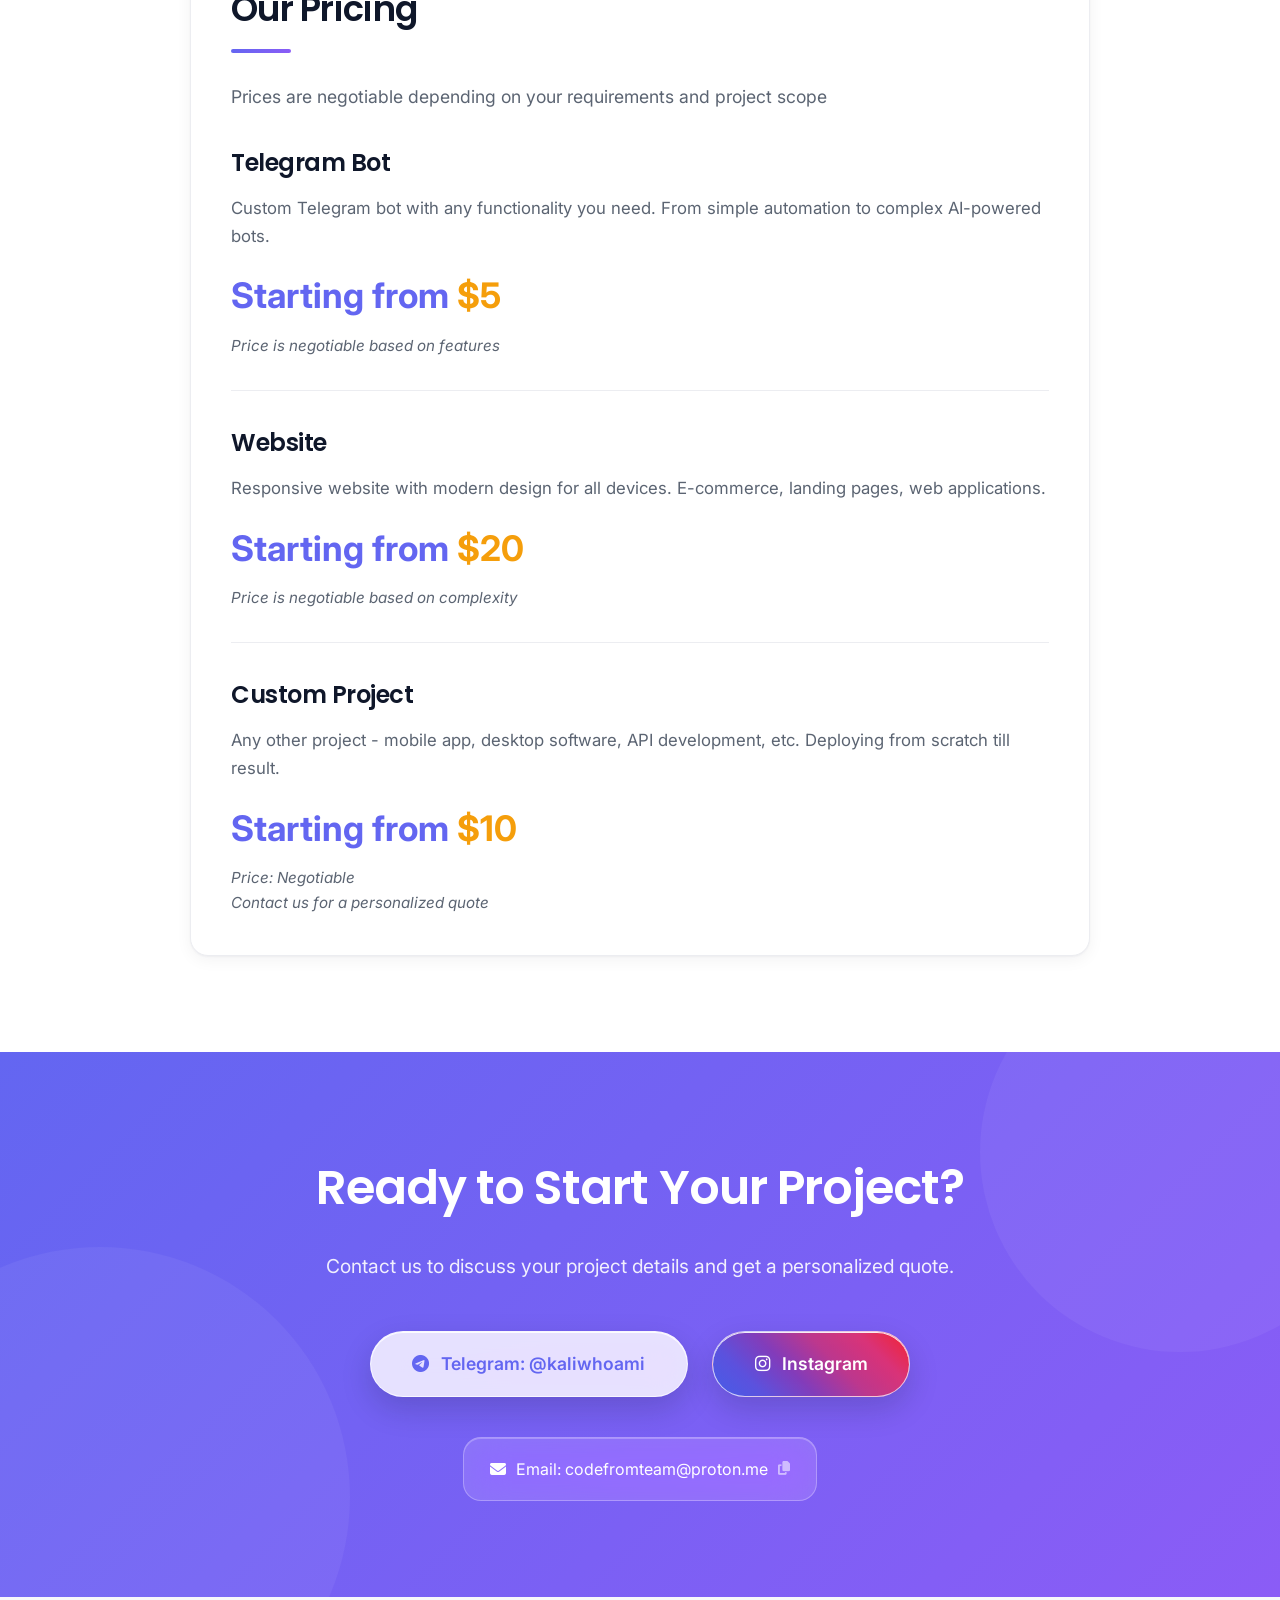
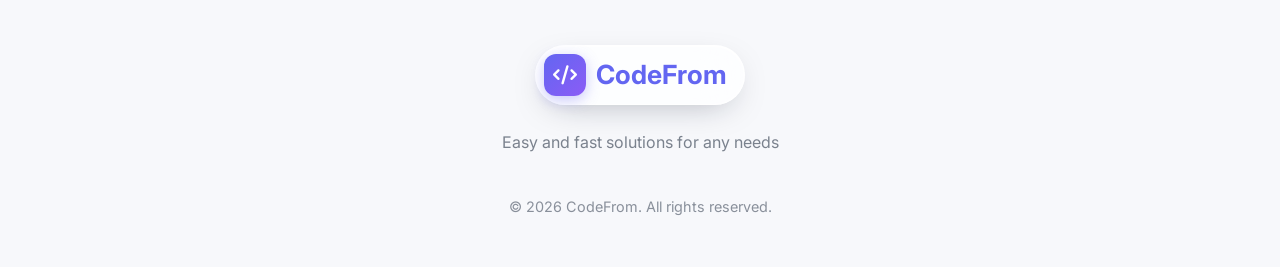
==== commit d4676c0e: "Liquid glass 3.0" ====
--- a/index.html
+++ b/index.html
@@ -33,7 +33,7 @@
     <meta name="twitter:image" content="https://codefrom.team/assets/og-image.png">
 
     <link rel="stylesheet" href="https://cdnjs.cloudflare.com/ajax/libs/font-awesome/6.7.2/css/all.min.css">
-    <link rel="stylesheet" href="styles.css?v=20261108b">
+    <link rel="stylesheet" href="styles.css?v=20261108e">
     <link rel="preconnect" href="https://fonts.googleapis.com">
     <link rel="preconnect" href="https://fonts.gstatic.com" crossorigin>
     <link href="https://fonts.googleapis.com/css2?family=Poppins:wght@300;400;500;600;700&family=Inter:wght@300;400;500;600&display=swap" rel="stylesheet">
--- a/styles.css
+++ b/styles.css
@@ -2989,6 +2989,10 @@
 }
 
 @media (max-width: 480px) {
+    .logo span {
+        font-size: 1.35rem;
+    }
+
     .hero h1 {
         width: 100%;
         max-width: 18ch;
@@ -3165,4 +3169,69 @@
         left: 50%;
         transform: translateX(-50%);
     }
+}
+
+.logo {
+    position: relative;
+    flex: 0 0 auto;
+    gap: 10px;
+    padding: 7px 17px 7px 8px;
+    border: 1px solid var(--glass-border);
+    border-radius: 999px;
+    background: var(--glass-bg-strong);
+    backdrop-filter: saturate(200%) blur(22px);
+    -webkit-backdrop-filter: saturate(200%) blur(22px);
+    box-shadow: inset 0 1px 0 var(--glass-highlight), var(--glass-shadow);
+    white-space: nowrap;
+}
+
+.logo span {
+    font-size: 1.65rem;
+    white-space: nowrap;
+}
+
+@media (max-width: 480px) {
+    .logo span {
+        font-size: 1.35rem;
+    }
+}
+
+@media (min-width: 769px) and (max-width: 884px) {
+    .logo {
+        gap: 8px;
+        padding: 5px 12px 5px 6px;
+    }
+
+    .logo span {
+        font-size: 1.5rem;
+    }
+}
+
+.logo:hover {
+    background: color-mix(in srgb, var(--glass-bg-strong) 90%, var(--bg-primary));
+}
+
+@media (max-width: 430px) {
+    .logo {
+        padding: 5px 12px 5px 6px;
+        gap: 8px;
+    }
+
+    .logo span {
+        font-size: 1.2rem;
+    }
+}
+
+@media (max-width: 360px) {
+    .logo {
+        padding: 5px;
+    }
+}
+
+@media (prefers-reduced-transparency: reduce) {
+    .logo {
+        background: var(--card-bg);
+        backdrop-filter: none;
+        -webkit-backdrop-filter: none;
+    }
 }
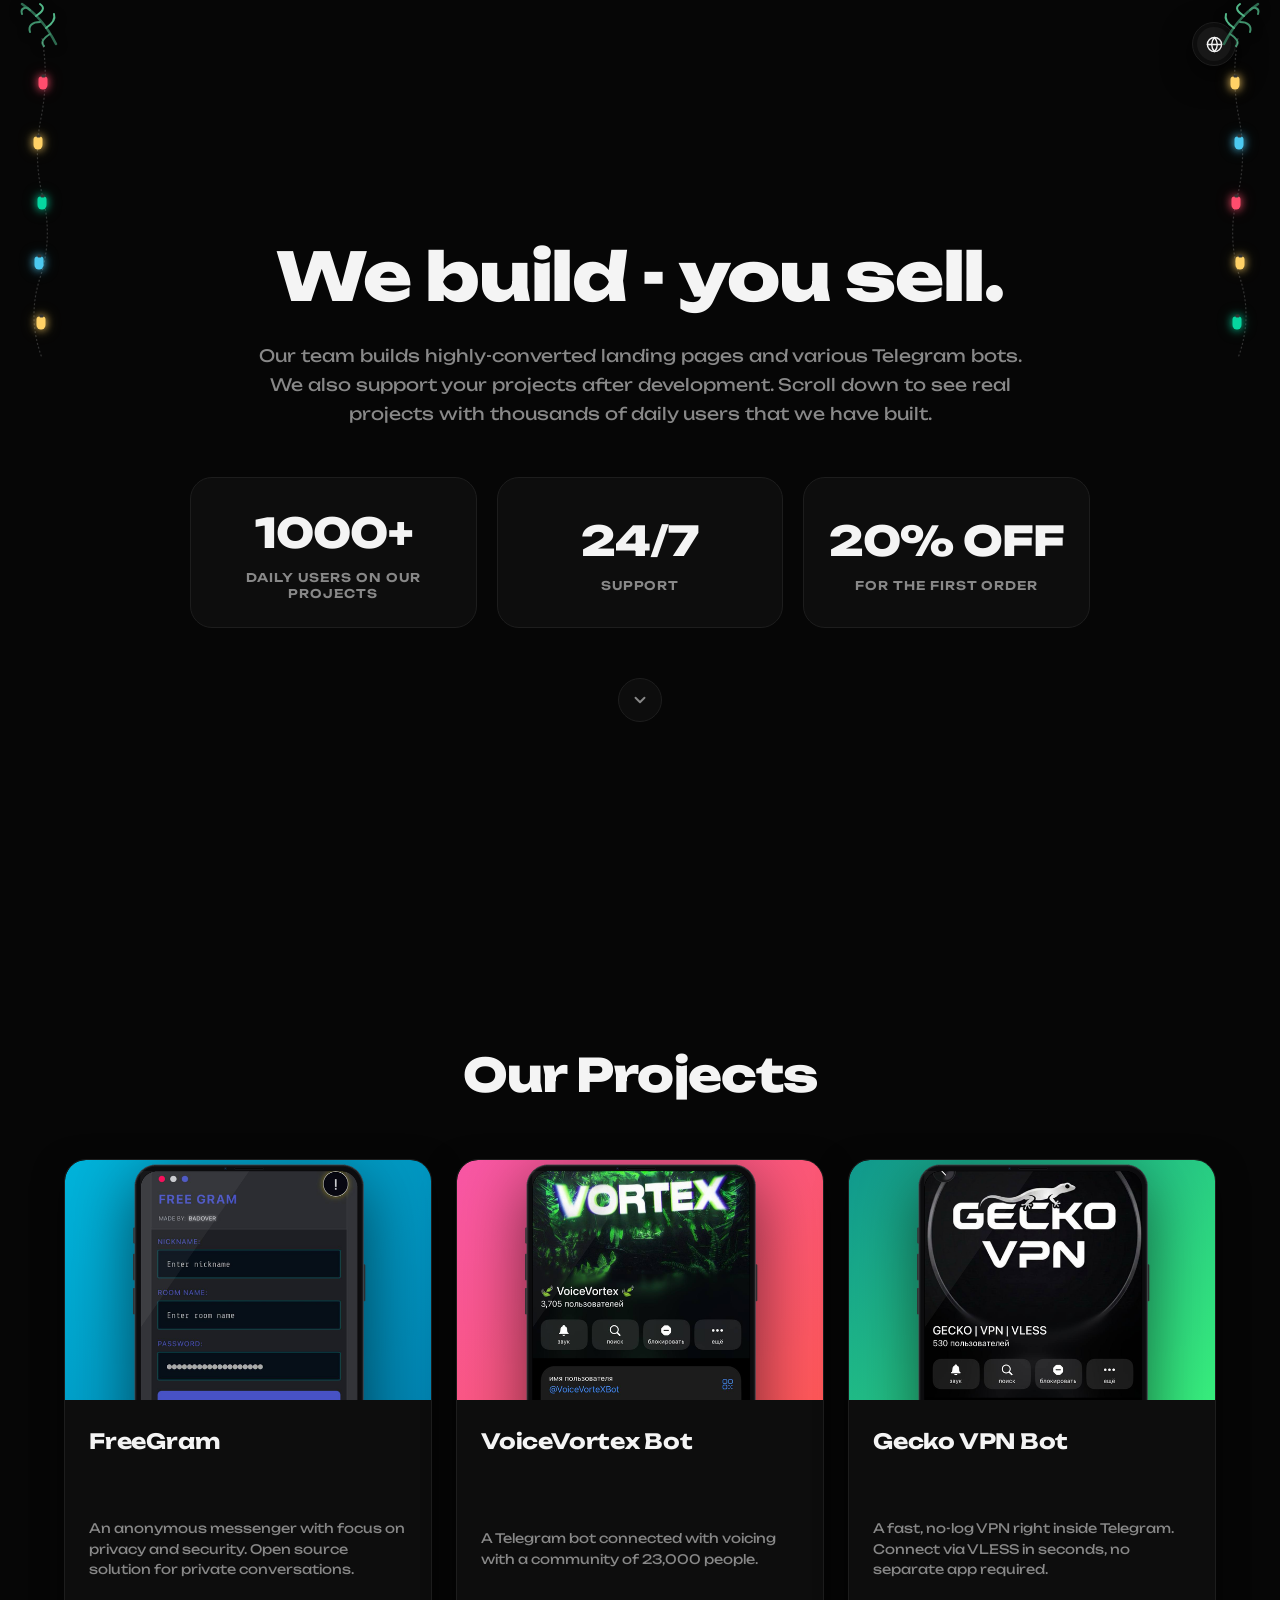
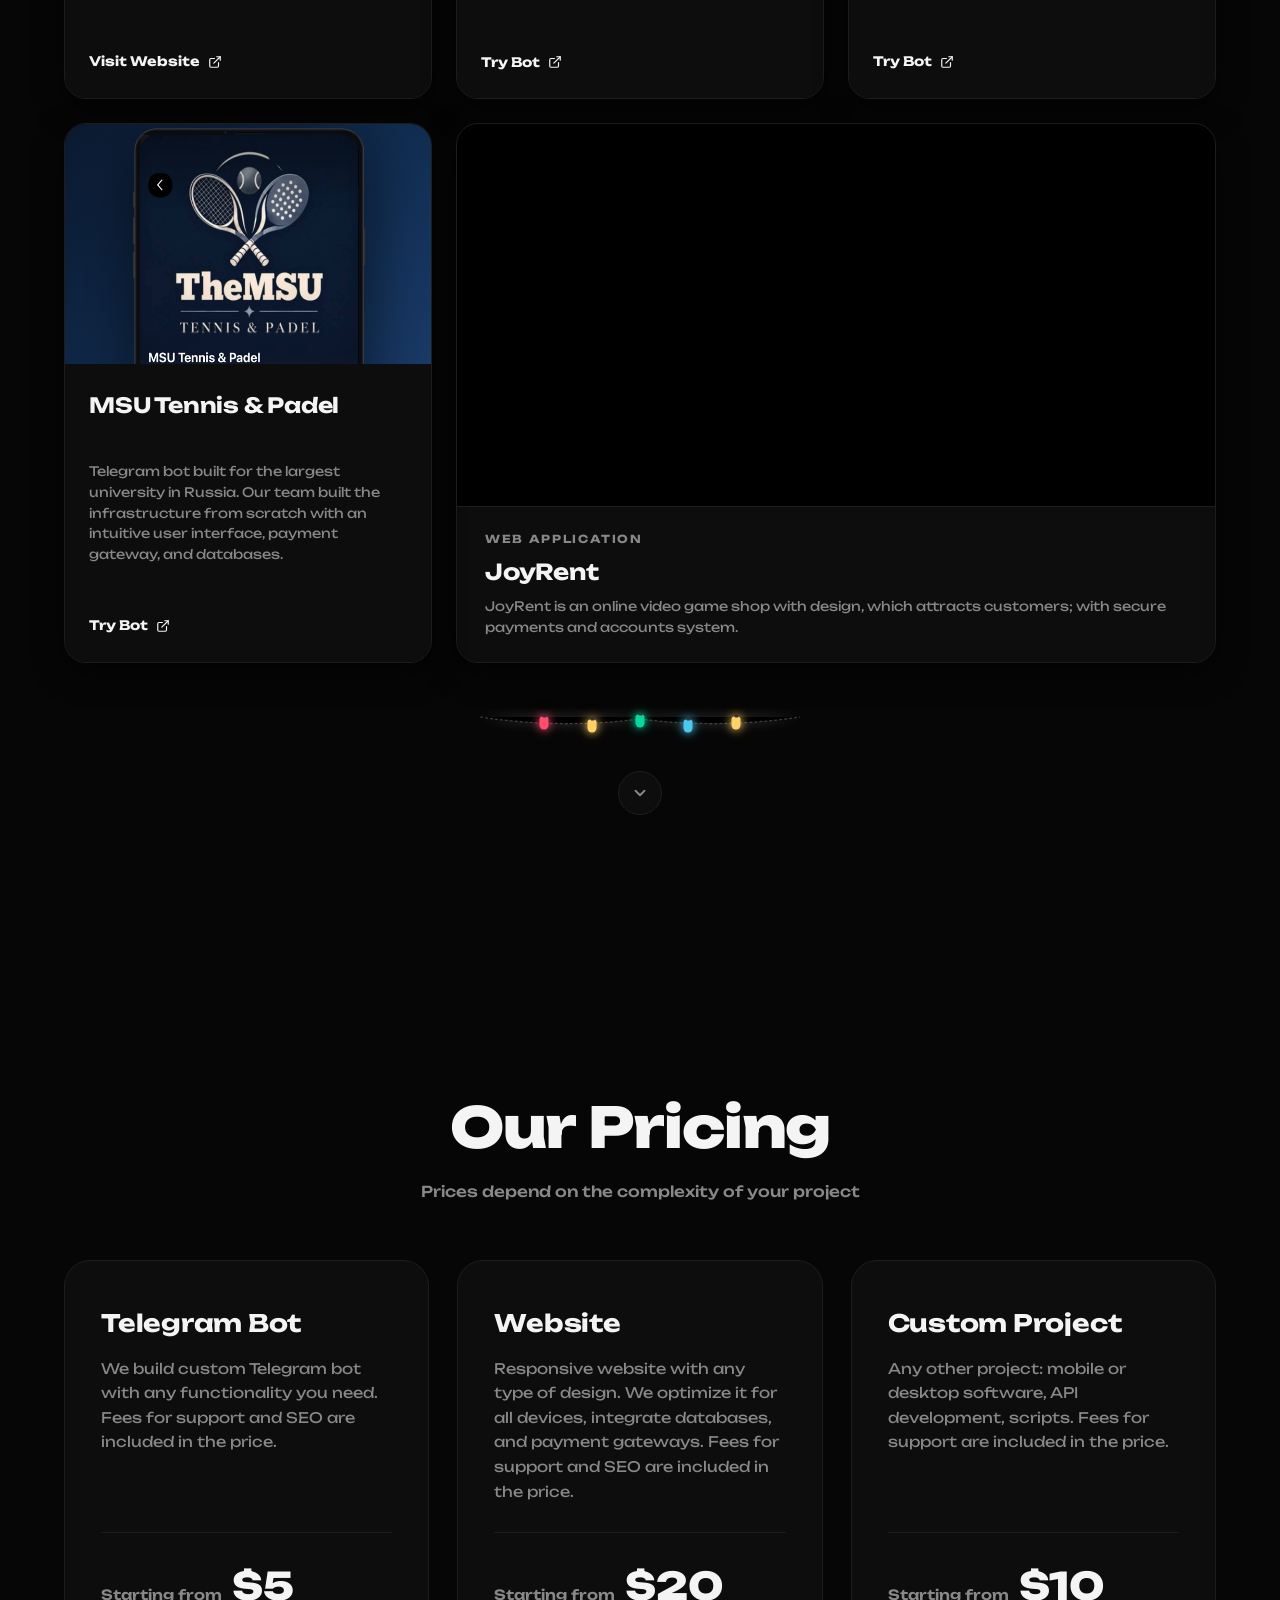
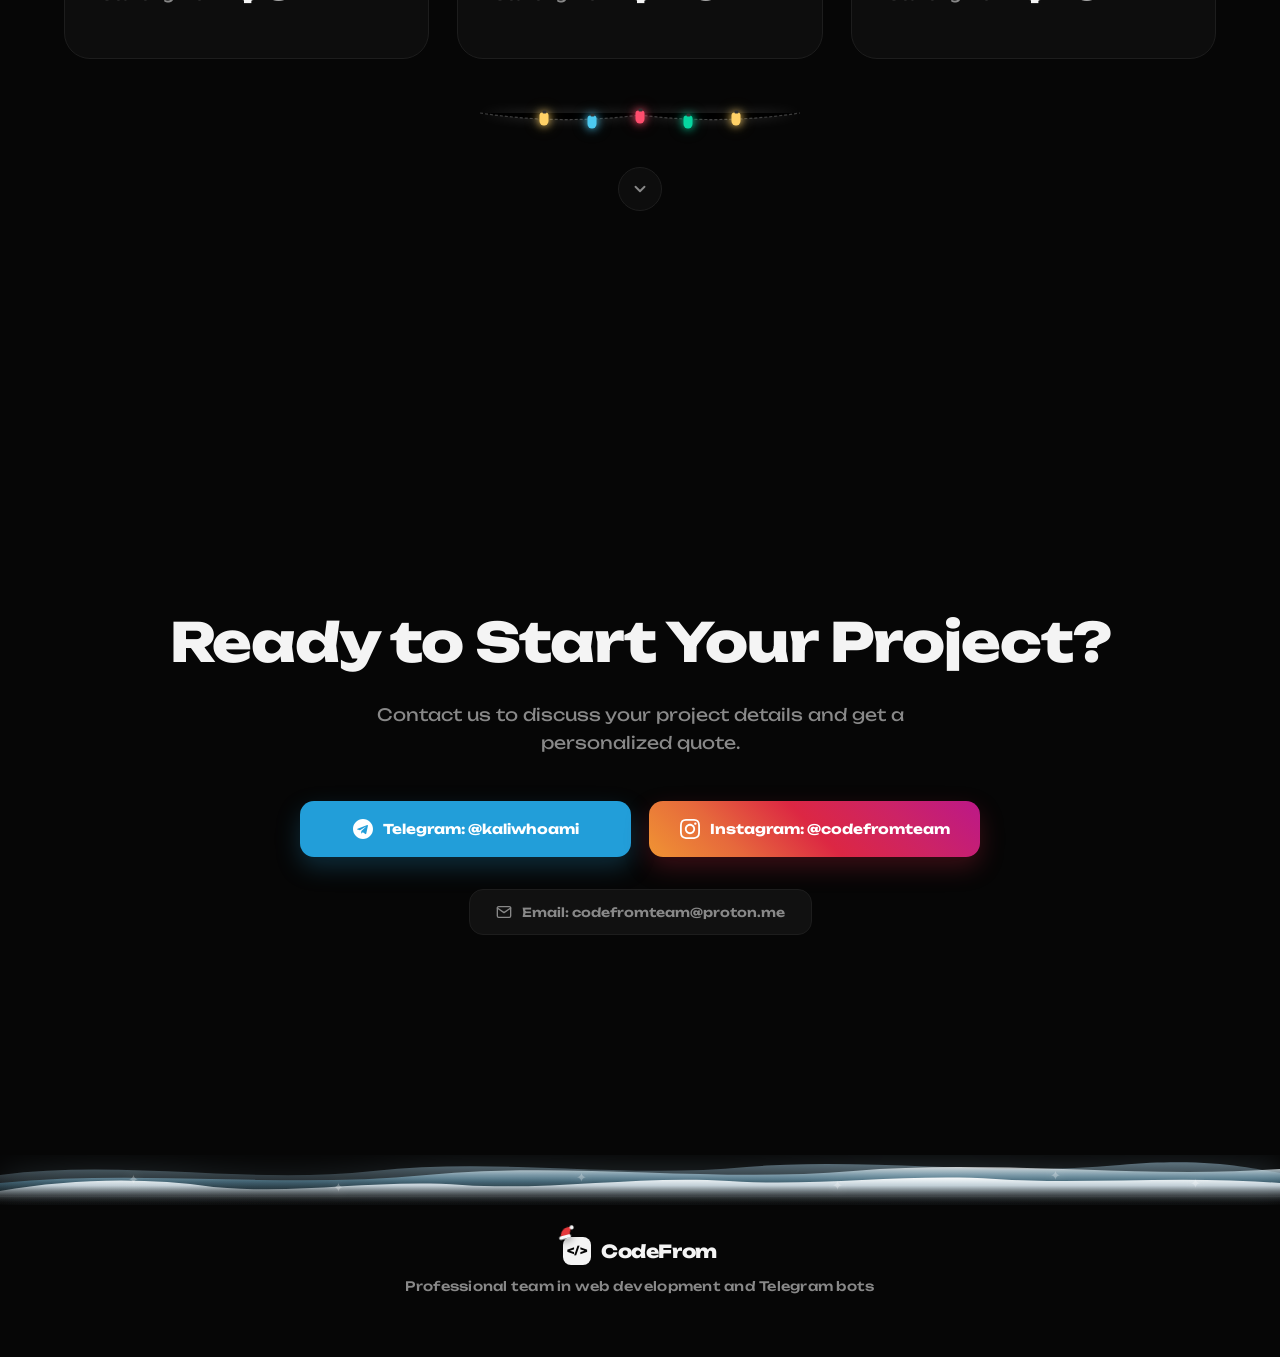
==== commit b1cb6dcf: "Happy New Year!" ====
--- a/index.html
+++ b/index.html
@@ -3,279 +3,633 @@
 <head>
     <meta charset="UTF-8">
     <meta name="viewport" content="width=device-width, initial-scale=1.0">
-    <title>CodeFrom | Easy & Fast Solutions</title>
+    <title>CodeFrom Team</title>
     <link rel="icon" type="image/x-icon" href="favicon.ico">
+    <link rel="icon" type="image/png" sizes="32x32" href="favicon.png">
+    <link rel="apple-touch-icon" href="favicon.png">
     <link rel="canonical" href="https://codefrom.team/">
     <link rel="alternate" hreflang="en" href="https://codefrom.team/">
     <link rel="alternate" hreflang="ru" href="https://codefrom.team/ru.html">
     <link rel="alternate" hreflang="es" href="https://codefrom.team/es.html">
     <link rel="alternate" hreflang="x-default" href="https://codefrom.team/">
 
-    <meta name="description" content="Custom Telegram bots, websites and software built fast and delivered on time. Real products used by hundreds of people every day.">
-    <meta name="theme-color" content="#6366f1">
+    <meta name="description" content="Professional team in web development and Telegram bots">
+    <meta name="theme-color" content="#060606">
 
     <meta property="og:type" content="website">
-    <meta property="og:site_name" content="CodeFrom">
-    <meta property="og:title" content="CodeFrom | Best Solution for Your IT Project">
-    <meta property="og:description" content="Custom bots, websites & software: real products used by hundreds of people, delivered on time.">
+    <meta property="og:site_name" content="CodeFrom Team">
+    <meta property="og:title" content="CodeFrom Team">
+    <meta property="og:description" content="Professional team in web development and Telegram bots">
     <meta property="og:url" content="https://codefrom.team/">
     <meta property="og:image" content="https://codefrom.team/assets/og-image.png">
     <meta property="og:image:width" content="1200">
     <meta property="og:image:height" content="630">
-    <meta property="og:image:alt" content="CodeFrom | Best solution for your IT project in 2026">
+    <meta property="og:image:alt" content="CodeFrom Team">
     <meta property="og:locale" content="en_US">
-    <meta property="og:locale:alternate" content="ru_RU">
-    <meta property="og:locale:alternate" content="es_ES">
-
-    <meta name="twitter:card" content="summary_large_image">
-    <meta name="twitter:title" content="CodeFrom | Best Solution for Your IT Project">
-    <meta name="twitter:description" content="Custom bots, websites & software: real products used by hundreds of people, delivered on time.">
-    <meta name="twitter:image" content="https://codefrom.team/assets/og-image.png">
-
-    <link rel="stylesheet" href="https://cdnjs.cloudflare.com/ajax/libs/font-awesome/6.7.2/css/all.min.css">
-    <link rel="stylesheet" href="styles.css?v=20261108e">
+
+    
     <link rel="preconnect" href="https://fonts.googleapis.com">
     <link rel="preconnect" href="https://fonts.gstatic.com" crossorigin>
-    <link href="https://fonts.googleapis.com/css2?family=Poppins:wght@300;400;500;600;700&family=Inter:wght@300;400;500;600&display=swap" rel="stylesheet">
-
+    <link href="https://fonts.googleapis.com/css2?family=Unbounded:wght@400;500;600;700;800&display=swap" rel="stylesheet">
+
+    <link rel="stylesheet" href="styles.css?v=20261109l">
+    <script type="application/ld+json">
+    {
+      "@context": "https://schema.org",
+      "@type": "WebSite",
+      "name": "CodeFrom Team",
+      "alternateName": "CodeFrom",
+      "url": "https://codefrom.team/",
+      "description": "Professional team in web development and Telegram bots"
+    }
+    </script>
 </head>
 <body>
+
+        <div class="xmas-top-mobile" aria-hidden="true">
+        <svg viewBox="0 0 400 28" preserveAspectRatio="none" class="xmas-top-wire">
+            <path d="M0,2 Q40,16 80,3 Q120,16 160,3 Q200,16 240,3 Q280,16 320,3 Q360,16 400,2" stroke="rgba(255,255,255,0.22)" stroke-width="1.2" stroke-dasharray="3 2"/>
+        </svg>
+        <div class="xmas-top-bulbs">
+            <span class="xmas-top-bulb b-red" style="left: 10%; top: 12px;"></span>
+            <span class="xmas-top-bulb b-gold" style="left: 20%; top: 6px;"></span>
+            <span class="xmas-top-bulb b-green" style="left: 30%; top: 12px;"></span>
+            <span class="xmas-top-bulb b-blue" style="left: 40%; top: 6px;"></span>
+            <span class="xmas-top-bulb b-red" style="left: 50%; top: 12px;"></span>
+            <span class="xmas-top-bulb b-gold" style="left: 60%; top: 6px;"></span>
+            <span class="xmas-top-bulb b-green" style="left: 70%; top: 12px;"></span>
+            <span class="xmas-top-bulb b-blue" style="left: 80%; top: 6px;"></span>
+            <span class="xmas-top-bulb b-gold" style="left: 90%; top: 12px;"></span>
+        </div>
+    </div>
+    <div class="xmas-side xmas-side-left" aria-hidden="true">
+        <div class="xmas-pine-branch">
+            <svg viewBox="0 0 48 48" fill="none" class="xmas-branch-svg">
+                <path d="M4 4 C16 12, 28 24, 38 44" stroke="#2d6a4f" stroke-width="2.5" stroke-linecap="round"/>
+                <path d="M12 10 C8 6, 2 8, 4 14" stroke="#40916c" stroke-width="2" stroke-linecap="round"/>
+                <path d="M18 16 C24 12, 28 8, 22 4" stroke="#52b788" stroke-width="2" stroke-linecap="round"/>
+                <path d="M22 22 C14 22, 10 26, 12 32" stroke="#40916c" stroke-width="2" stroke-linecap="round"/>
+                <path d="M28 28 C34 24, 38 20, 36 14" stroke="#52b788" stroke-width="2" stroke-linecap="round"/>
+                <path d="M32 34 C26 38, 22 42, 26 46" stroke="#40916c" stroke-width="2" stroke-linecap="round"/>
+            </svg>
+        </div>
+        <div class="xmas-lights-string">
+            <svg viewBox="0 0 30 320" fill="none" class="xmas-string-svg">
+                <path d="M15 0 Q22 40, 14 80 T16 160 T13 240 T15 320" stroke="rgba(255,255,255,0.18)" stroke-width="1.2" stroke-dasharray="2 2"/>
+            </svg>
+            <span class="xmas-bulb b-red" style="top: 45px; left: 16px;"></span>
+            <span class="xmas-bulb b-gold" style="top: 105px; left: 11px;"></span>
+            <span class="xmas-bulb b-green" style="top: 165px; left: 15px;"></span>
+            <span class="xmas-bulb b-blue" style="top: 225px; left: 12px;"></span>
+            <span class="xmas-bulb b-gold" style="top: 285px; left: 14px;"></span>
+        </div>
+    </div>
+    <div class="xmas-side xmas-side-right" aria-hidden="true">
+        <div class="xmas-pine-branch">
+            <svg viewBox="0 0 48 48" fill="none" class="xmas-branch-svg" style="transform: scaleX(-1);">
+                <path d="M4 4 C16 12, 28 24, 38 44" stroke="#2d6a4f" stroke-width="2.5" stroke-linecap="round"/>
+                <path d="M12 10 C8 6, 2 8, 4 14" stroke="#40916c" stroke-width="2" stroke-linecap="round"/>
+                <path d="M18 16 C24 12, 28 8, 22 4" stroke="#52b788" stroke-width="2" stroke-linecap="round"/>
+                <path d="M22 22 C14 22, 10 26, 12 32" stroke="#40916c" stroke-width="2" stroke-linecap="round"/>
+                <path d="M28 28 C34 24, 38 20, 36 14" stroke="#52b788" stroke-width="2" stroke-linecap="round"/>
+                <path d="M32 34 C26 38, 22 42, 26 46" stroke="#40916c" stroke-width="2" stroke-linecap="round"/>
+            </svg>
+        </div>
+        <div class="xmas-lights-string">
+            <svg viewBox="0 0 30 320" fill="none" class="xmas-string-svg">
+                <path d="M15 0 Q8 40, 16 80 T14 160 T17 240 T15 320" stroke="rgba(255,255,255,0.18)" stroke-width="1.2" stroke-dasharray="2 2"/>
+            </svg>
+            <span class="xmas-bulb b-gold" style="top: 45px; left: 12px;"></span>
+            <span class="xmas-bulb b-blue" style="top: 105px; left: 16px;"></span>
+            <span class="xmas-bulb b-red" style="top: 165px; left: 13px;"></span>
+            <span class="xmas-bulb b-gold" style="top: 225px; left: 17px;"></span>
+            <span class="xmas-bulb b-green" style="top: 285px; left: 14px;"></span>
+        </div>
+    </div>
+
+    
     <header>
-        <div class="container">
-            <nav class="nav-container">
-                <a class="logo" href="#hero">
-                    <div class="logo-icon">
-                        <i class="fas fa-code"></i>
-                    </div>
-                    <span>CodeFrom</span>
-                </a>
-
-                <div class="nav-links">
-                    <a href="#projects">Projects</a>
-                    <a href="#pricing">Pricing</a>
-                    <a href="#contact">Contact</a>
-                </div>
-
-                <div class="nav-actions">
-                    <div class="theme-switcher">
-                        <button class="theme-toggle" id="themeToggle" aria-label="Toggle theme">
-                            <i class="fas fa-moon"></i>
-                            <i class="fas fa-sun" style="display: none;"></i>
-                        </button>
-                    </div>
-
-                    <div class="language-panel desktop-only">
-                        <a href="index.html" class="lang-btn active" title="English">
-                            <span class="lang-text">EN</span>
-                        </a>
-                        <a href="ru.html" class="lang-btn" title="Русский">
-                            <span class="lang-text">RU</span>
-                        </a>
-                        <a href="es.html" class="lang-btn" title="Español">
-                            <span class="lang-text">ES</span>
-                        </a>
-                    </div>
-
-                    <button class="mobile-lang-btn mobile-only" id="mobileLangBtn" aria-label="Change language">
-                        <span class="current-lang">EN</span>
-                        <span class="lang-icon" aria-hidden="true"></span>
-                        <i class="fas fa-chevron-down lang-chevron" aria-hidden="true"></i>
-                    </button>
-
-                    <button class="mobile-menu-btn mobile-only" id="mobileMenuBtn" aria-label="Menu">
-                        <i class="fas fa-bars"></i>
-                    </button>
-                </div>
-            </nav>
+        <div class="header-container">
+            <div class="lang-bar" id="langBar">
+                <div class="lang-slider">
+                    <a href="ru.html" class="lang-unit lang-opt" data-lang="ru">ru</a>
+                    <a href="index.html" class="lang-unit lang-opt active" data-lang="en">en</a>
+                    <a href="es.html" class="lang-unit lang-opt" data-lang="es">es</a>
+                </div>
+                <button class="lang-unit lang-trigger" id="langGlobe" type="button" aria-label="Change language">
+                    <svg viewBox="0 0 24 24" fill="none" stroke="currentColor" stroke-width="2" stroke-linecap="round" stroke-linejoin="round">
+                        <circle cx="12" cy="12" r="10"></circle>
+                        <line x1="2" y1="12" x2="22" y2="12"></line>
+                        <path d="M12 2a15.3 15.3 0 0 1 4 10 15.3 15.3 0 0 1-4 10 15.3 15.3 0 0 1-4-10 15.3 15.3 0 0 1 4-10z"></path>
+                    </svg>
+                </button>
+            </div>
         </div>
     </header>
 
-    <div class="mobile-language-dropdown" id="mobileLanguageDropdown">
-        <div class="dropdown-content">
-            <a href="index.html" class="dropdown-lang-option active" data-lang="en">
-                <span class="lang-text">English (EN)</span>
-            </a>
-            <a href="ru.html" class="dropdown-lang-option" data-lang="ru">
-                <span class="lang-text">Русский (RU)</span>
-            </a>
-            <a href="es.html" class="dropdown-lang-option" data-lang="es">
-                <span class="lang-text">Español (ES)</span>
-            </a>
-        </div>
-    </div>
-
-    <div class="dropdown-overlay" id="dropdownOverlay"></div>
     
     <section class="hero" id="hero">
         <div class="container">
-            <div class="tagline">Development from scratch till result</div>
-            <h1>Best solution for your IT project in 2026!</h1>
-            <p>We do work of any complexity because we have real projects behind us that hundreds of people use every day. We do the work on time and give the best conditions for our clients.</p>
+            <h1>We build - you sell.</h1>
+            <p>Our team builds highly-converted landing pages and various Telegram bots. We also support your projects after development. Scroll down to see real projects with thousands of daily users that we have built.</p>
+
             <div class="hero-stats">
                 <div class="stat">
                     <span class="stat-number">1000+</span>
-                    <span class="stat-label">Daily users on our porjects</span>
+                    <span class="stat-label">Daily users on our projects</span>
                 </div>
                 <div class="stat">
                     <span class="stat-number">24/7</span>
                     <span class="stat-label">Support</span>
                 </div>
                 <div class="stat">
-                    <span class="stat-number">100%</span>
-                    <span class="stat-label">Speed and Quality of work</span>
-                </div>
+                    <span class="stat-number">20% OFF</span>
+                    <span class="stat-label">For the first order</span>
+                </div>
+            </div>
+
+            <div class="hero-scroll-indicator">
+                <a href="#projects" class="scroll-down-btn" aria-label="Scroll to projects section">
+                    <svg viewBox="0 0 24 24" fill="none" stroke="currentColor" stroke-width="2.5" stroke-linecap="round" stroke-linejoin="round">
+                        <polyline points="6 9 12 15 18 9"></polyline>
+                    </svg>
+                </a>
             </div>
         </div>
     </section>
 
+    
     <section class="projects" id="projects">
         <div class="container">
-            <h2 class="section-title">Our Featured Projects</h2>
+            <h2 class="section-title">Our Projects</h2>
+
             <div class="projects-grid">
-                <div class="project-card">
-                    <div class="project-image" style="background: linear-gradient(135deg, #4facfe 0%, #00f2fe 100%);">
-                        <i class="fas fa-comment-alt"></i>
-                    </div>
-                    <div class="project-content">
-                        <h3>FreeGram</h3>
-                        <p>An anonymous messenger with focus on privacy and security. Open-source solution for private conservations.</p>
-                        <a href="https://fgram.net" target="_blank" class="project-link">
-                            Visit Website <i class="fas fa-external-link-alt"></i>
-                        </a>
-                    </div>
-                </div>
-                <div class="project-card">
-                    <div class="project-image" style="background: linear-gradient(135deg, #f093fb 0%, #f5576c 100%);">
-                        <i class="fas fa-robot"></i>
-                    </div>
-                    <div class="project-content">
-                        <h3>VoiceVortex Bot</h3>
-                        <p>A Telegram bot connected with voicing with a community of 23,000 people.</p>
-                        <a href="https://t.me/VoiceVortexBot" target="_blank" class="project-link">
-                            Try Bot <i class="fas fa-external-link-alt"></i>
-                        </a>
-                    </div>
-                </div>
-                <div class="project-card">
-                    <div class="project-image" style="background: linear-gradient(135deg, #11998e 0%, #38ef7d 100%);">
-                        <i class="fas fa-shield-halved"></i>
-                    </div>
-                    <div class="project-content">
-                        <h3>Gecko VPN Bot</h3>
-                        <p>A fast, no-log VPN right inside Telegram. Connect via VLESS in seconds, no separate app required.</p>
-                        <a href="https://t.me/geckovless_bot" target="_blank" class="project-link">
-                            Try Bot <i class="fas fa-external-link-alt"></i>
-                        </a>
-                    </div>
-                </div>
-            </div>
-        </div>
+
+                
+                <div class="project-card-slot" data-card="left">
+                    <div class="card-window">
+                        <div class="card-inner-flex">
+                            <div class="card-base">
+                                <div class="project-visual project-visual-freegram">
+                                    <div class="phone-frame-wrap">
+                                        <img src="telephone/freegram_phone.png" alt="FreeGram" class="phone-realistic-img" loading="lazy">
+                                    </div>
+                                </div>
+                                <div class="project-content">
+                                    <h3 class="project-title">FreeGram</h3>
+                                    <p class="project-desc">An anonymous messenger with focus on privacy and security. Open source solution for private conversations.</p>
+                                    <a href="https://fgram.net" target="_blank" rel="noopener noreferrer" class="project-btn">
+                                        Visit Website
+                                        <svg viewBox="0 0 24 24" fill="none" stroke="currentColor" stroke-width="2" stroke-linecap="round" stroke-linejoin="round">
+                                            <path d="M18 13v6a2 2 0 0 1-2 2H5a2 2 0 0 1-2-2V8a2 2 0 0 1 2-2h6"></path>
+                                            <polyline points="15 3 21 3 21 9"></polyline>
+                                            <line x1="10" y1="14" x2="21" y2="3"></line>
+                                        </svg>
+                                    </a>
+                                </div>
+                            </div>
+
+                            <div class="card-expanded-content">
+                                <div class="drawer-header">
+                                    <span class="drawer-badge">Open Source Project</span>
+                                    <h4 class="drawer-title">FreeGram: Details</h4>
+                                </div>
+                                <div class="drawer-stats">
+                                    <div class="d-stat">
+                                        <span class="d-stat-val">1000+</span>
+                                        <span class="d-stat-lbl">Daily active users</span>
+                                    </div>
+                                    <div class="d-stat">
+                                    <span class="d-stat-val">Built on</span>
+                                    <span class="d-stat-lbl">Node.js</span>
+                                    </div>
+                                    <div class="d-stat">
+                                        <span class="d-stat-val">Chat made with</span>
+                                        <span class="d-stat-lbl">Socket.io</span>
+                                    </div>
+                                    <div class="d-stat">
+                                        <span class="d-stat-val">Design</span>
+                                        <span class="d-stat-lbl">Secure by default</span>
+                                    </div>
+                                </div>
+                                <div class="drawer-features">
+                                    <div class="d-feat">
+                                        <div class="d-feat-dot"></div>
+                                        <p><strong>Privacy:</strong> In this messenger there were implemented strict privacy and security practices to ensure user's saftey inside of apllication and also outside protection. Windows app was also made for this app and ios app is coming soon.</p>
+                                    </div>
+                                    <div class="d-feat">
+                                        <div class="d-feat-dot"></div>
+                                        <p><strong>Architecture:</strong> Node js + socket.io</p>
+                                    </div>
+                                    <div class="d-feat">
+                                        <div class="d-feat-dot"></div>
+                                        <p><strong>Result:</strong> From a raw idea of anonymous messnger to a fully functional web application.</p>
+                                    </div>
+                                </div>
+                                <div class="drawer-footer">
+                                    <a href="https://fgram.net" target="_blank" rel="noopener noreferrer" class="btn">Visit fgram.net ↗</a>
+                                </div>
+                            </div>
+                        </div>
+                    </div>
+                </div>
+
+                
+                <div class="project-card-slot" data-card="center">
+                    <div class="card-window">
+                        <div class="card-inner-flex">
+                            <div class="card-wing wing-left">
+                                <span class="drawer-badge">Telegram Bot</span>
+                                <h4 class="drawer-title">VoiceVortex</h4>
+                                <div class="drawer-stats">
+                                    <div class="d-stat">
+                                        <span class="d-stat-val">23,000+</span>
+                                        <span class="d-stat-lbl">Community members</span>
+                                    </div>
+                                    <div class="d-stat">
+                                        <span class="d-stat-val">100%</span>
+                                        <span class="d-stat-lbl">Scalable infrastructure</span>
+                                    </div>
+                                </div>
+                                <div class="drawer-features">
+                                    <div class="d-feat">
+                                        <div class="d-feat-dot"></div>
+                                        <p><strong>Voice Synthesis:</strong> Scalable speech bot like eleven labs. Built to handle high continuous user requests.</p>
+                                    </div>
+                                </div>
+                            </div>
+
+                            <div class="card-base">
+                                <div class="project-visual project-visual-vortex">
+                                    <div class="phone-frame-wrap">
+                                        <img src="telephone/vortex_phone.png" alt="VoiceVortex Bot" class="phone-realistic-img" loading="lazy">
+                                    </div>
+                                </div>
+                                <div class="project-content">
+                                    <h3 class="project-title">VoiceVortex Bot</h3>
+                                    <p class="project-desc">A Telegram bot connected with voicing with a community of 23,000 people.</p>
+                                    <a href="https://t.me/VoiceVortexBot" target="_blank" rel="noopener noreferrer" class="project-btn">
+                                        Try Bot
+                                        <svg viewBox="0 0 24 24" fill="none" stroke="currentColor" stroke-width="2" stroke-linecap="round" stroke-linejoin="round">
+                                            <path d="M18 13v6a2 2 0 0 1-2 2H5a2 2 0 0 1-2-2V8a2 2 0 0 1 2-2h6"></path>
+                                            <polyline points="15 3 21 3 21 9"></polyline>
+                                            <line x1="10" y1="14" x2="21" y2="3"></line>
+                                        </svg>
+                                    </a>
+                                </div>
+                            </div>
+
+                            <div class="card-wing wing-right">
+                                <span class="drawer-badge">Characteristics</span>
+                                <h4 class="drawer-title">Stack</h4>
+                                <div class="drawer-stats">
+                                    <div class="d-stat">
+                                        <span class="d-stat-val">Made with</span>
+                                        <span class="d-stat-lbl">Python</span>
+                                    </div>
+                                    <div class="d-stat">
+                                        <span class="d-stat-val">From scratch</span>
+                                        <span class="d-stat-lbl">Till final result</span>
+                                    </div>
+                                </div>
+                                <div class="drawer-features">
+                                    <div class="d-feat">
+                                        <div class="d-feat-dot"></div>
+                                        <p><strong>On-Time:</strong> Strict delivery deadlines and customized terms for every client.</p>
+                                    </div>
+                                </div>
+                                <div class="drawer-footer">
+                                    <a href="https://t.me/VoiceVortexBot" target="_blank" rel="noopener noreferrer" class="btn">Try Bot ↗</a>
+                                </div>
+                            </div>
+                        </div>
+                    </div>
+                </div>
+
+                
+                <div class="project-card-slot" data-card="right">
+                    <div class="card-window">
+                        <div class="card-inner-flex">
+                            <div class="card-expanded-content">
+                                <div class="drawer-header">
+                                    <span class="drawer-badge">VPN Infrastructure</span>
+                                    <h4 class="drawer-title">Gecko VPN: Details</h4>
+                                </div>
+                                <div class="drawer-stats">
+                                    <div class="d-stat">
+                                        <span class="d-stat-val">1000+</span>
+                                        <span class="d-stat-lbl">Daily connections</span>
+                                    </div>
+                                    <div class="d-stat">
+                                        <span class="d-stat-val">Seconds</span>
+                                        <span class="d-stat-lbl">Setup & connect time</span>
+                                    </div>
+                                    <div class="d-stat">
+                                        <span class="d-stat-val">Infrastructure </span>
+                                        <span class="d-stat-lbl">Built from scratch</span>
+                                    </div>
+                                    <div class="d-stat">
+                                        <span class="d-stat-val">No-Log</span>
+                                        <span class="d-stat-lbl">Strict zero logging</span>
+                                    </div>
+                                </div>
+                                <div class="drawer-features">
+                                    <div class="d-feat">
+                                        <div class="d-feat-dot"></div>
+                                        <p><strong>Inside Telegram:</strong> Fully integrated into the Telegram messaging platform (can be made on the web also).</p>
+                                    </div>
+                                    <div class="d-feat">
+                                        <div class="d-feat-dot"></div>
+                                        <p><strong>VPN Protocol:</strong> VLESS, Shadowsocks</p>
+                                    </div>
+                                    <div class="d-feat">
+                                        <div class="d-feat-dot"></div>
+                                        <p><strong>Backend:</strong> Rock-solid server infrastructure.</p>
+                                    </div>
+                                </div>
+                                <div class="drawer-footer">
+                                    <a href="https://t.me/geckovless_bot" target="_blank" rel="noopener noreferrer" class="btn">Try Bot ↗</a>
+                                </div>
+                            </div>
+
+                            <div class="card-base">
+                                <div class="project-visual project-visual-vpn">
+                                    <div class="phone-frame-wrap">
+                                        <img src="telephone/vpn_phone.png" alt="Gecko VPN Bot" class="phone-realistic-img" loading="lazy">
+                                    </div>
+                                </div>
+                                <div class="project-content">
+                                    <h3 class="project-title">Gecko VPN Bot</h3>
+                                    <p class="project-desc">A fast, no-log VPN right inside Telegram. Connect via VLESS in seconds, no separate app required.</p>
+                                    <a href="https://t.me/geckovless_bot" target="_blank" rel="noopener noreferrer" class="project-btn">
+                                        Try Bot
+                                        <svg viewBox="0 0 24 24" fill="none" stroke="currentColor" stroke-width="2" stroke-linecap="round" stroke-linejoin="round">
+                                            <path d="M18 13v6a2 2 0 0 1-2 2H5a2 2 0 0 1-2-2V8a2 2 0 0 1 2-2h6"></path>
+                                            <polyline points="15 3 21 3 21 9"></polyline>
+                                            <line x1="10" y1="14" x2="21" y2="3"></line>
+                                        </svg>
+                                    </a>
+                                </div>
+                            </div>
+                        </div>
+                    </div>
+                </div>
+
+                
+                <div class="project-card-slot" data-card="left">
+                    <div class="card-window">
+                        <div class="card-inner-flex">
+                            <div class="card-base">
+                                <div class="project-visual project-visual-padel">
+                                    <div class="phone-frame-wrap">
+                                        <img src="telephone/padel_phone.png" alt="MSU Tennis & Padel Bot" class="phone-realistic-img" loading="lazy">
+                                    </div>
+                                </div>
+                                <div class="project-content">
+                                    <h3 class="project-title">MSU Tennis & Padel</h3>
+                                    <p class="project-desc">Telegram bot built for the largest university in Russia. Our team built the infrastructure from scratch with an intuitive user interface, payment gateway, and databases.</p>
+                                    <a href="https://t.me/msupadelbot" target="_blank" rel="noopener noreferrer" class="project-btn">
+                                        Try Bot
+                                        <svg viewBox="0 0 24 24" fill="none" stroke="currentColor" stroke-width="2" stroke-linecap="round" stroke-linejoin="round">
+                                            <path d="M18 13v6a2 2 0 0 1-2 2H5a2 2 0 0 1-2-2V8a2 2 0 0 1 2-2h6"></path>
+                                            <polyline points="15 3 21 3 21 9"></polyline>
+                                            <line x1="10" y1="14" x2="21" y2="3"></line>
+                                        </svg>
+                                    </a>
+                                </div>
+                            </div>
+
+                            <div class="card-expanded-content">
+                                <div class="drawer-header">
+                                    <span class="drawer-badge">Telegram Bot</span>
+                                    <h4 class="drawer-title">MSU Tennis & Padel: Details</h4>
+                                </div>
+                                <div class="drawer-stats">
+                                    <div class="d-stat">
+                                        <span class="d-stat-val">Client</span>
+                                        <span class="d-stat-lbl">Largest university in Russia</span>
+                                    </div>
+                                    <div class="d-stat">
+                                        <span class="d-stat-val">Payments</span>
+                                        <span class="d-stat-lbl">Integrated gateway</span>
+                                    </div>
+                                    <div class="d-stat">
+                                        <span class="d-stat-val">Database</span>
+                                        <span class="d-stat-lbl">Full data management</span>
+                                    </div>
+                                    <div class="d-stat">
+                                        <span class="d-stat-val">UI/UX</span>
+                                        <span class="d-stat-lbl">Intuitive interface</span>
+                                    </div>
+                                </div>
+                                <div class="drawer-features">
+                                    <div class="d-feat">
+                                        <div class="d-feat-dot"></div>
+                                        <p><strong>Infrastructure:</strong> Built from scratch for the largest university in Russia - backend, court booking, payments, and database architecture.</p>
+                                    </div>
+                                    <div class="d-feat">
+                                        <div class="d-feat-dot"></div>
+                                        <p><strong>User Experience:</strong> Simple, intuitive interface designed for effortless bookings and fast payments.</p>
+                                    </div>
+                                </div>
+                                <div class="drawer-footer">
+                                    <a href="https://t.me/msupadelbot" target="_blank" rel="noopener noreferrer" class="btn">Try Bot ↗</a>
+                                </div>
+                            </div>
+                        </div>
+                    </div>
+                </div>
+
+                
+                <div class="project-joyrent-card">
+                    <div class="joyrent-card-inner">
+                        <div class="joyrent-video-wrap">
+                            <video autoplay loop muted playsinline>
+                                <source src="assets/joyrent.mp4" type="video/mp4">
+                            </video>
+                        </div>
+                        <div class="joyrent-card-content">
+                            <span class="drawer-badge">Web Application</span>
+                            <h3 class="project-title">JoyRent</h3>
+                            <p class="project-desc">JoyRent is an online video game shop with design, which attracts customers; with secure payments and accounts system.</p>
+                        </div>
+                    </div>
+                </div>
+
+            </div>
+
+            <div class="xmas-divider" aria-hidden="true">
+                <div class="xmas-divider-inner">
+                    <svg viewBox="0 0 320 24" preserveAspectRatio="none" class="xmas-divider-wire">
+                        <path d="M0,6 Q80,18 160,8 Q240,18 320,6" stroke="rgba(255,255,255,0.22)" stroke-width="1.2" stroke-dasharray="3 2"/>
+                    </svg>
+                    <span class="xmas-bulb b-red" style="left: 20%; top: 12px;"></span>
+                    <span class="xmas-bulb b-gold" style="left: 35%; top: 15px;"></span>
+                    <span class="xmas-bulb b-green" style="left: 50%; top: 10px;"></span>
+                    <span class="xmas-bulb b-blue" style="left: 65%; top: 15px;"></span>
+                    <span class="xmas-bulb b-gold" style="left: 80%; top: 12px;"></span>
+                </div>
+            </div>
+
+            <div class="projects-scroll-indicator">
+                <a href="#pricing" class="scroll-down-btn" aria-label="Scroll to pricing section">
+                    <svg viewBox="0 0 24 24" fill="none" stroke="currentColor" stroke-width="2.5" stroke-linecap="round" stroke-linejoin="round">
+                        <polyline points="6 9 12 15 18 9"></polyline>
+                    </svg>
+                </a>
+            </div>
+</div>
     </section>
 
-
-    <section class="team-pricing-section">
+    
+    <section class="pricing-section" id="pricing">
         <div class="container">
-            <div class="team-pricing">
-                <div class="pricing" id="pricing">
-                    <h2>Our Pricing</h2>
-                    <p class="pricing-subtitle">Prices are negotiable depending on your requirements and project scope</p>
-                    
-                    <div class="price-item">
+            <h2 class="pricing-title">Our Pricing</h2>
+            <p class="pricing-subtitle">Prices depend on the complexity of your project</p>
+
+            <div class="pricing-grid">
+                <div class="price-item">
+                    <div class="price-item-top">
                         <h3>Telegram Bot</h3>
-                        <p>Custom Telegram bot with any functionality you need. From simple automation to complex AI-powered bots.</p>
-                        <div class="price">
-                            Starting from <span style="color: var(--secondary);">$5</span>
-                        </div>
-                        <div class="price-note">Price is negotiable based on features</div>
-                    </div>
-                    
-                    <div class="price-item">
+                        <p>We build custom Telegram bot with any functionality you need. Fees for support and SEO are included in the price.</p>
+                    </div>
+                    <div class="price-amount">
+                        <span>Starting from</span>
+                        <strong>$5</strong>
+                    </div>
+                </div>
+
+                <div class="price-item">
+                    <div class="price-item-top">
                         <h3>Website</h3>
-                        <p>Responsive website with modern design for all devices. E-commerce, landing pages, web applications.</p>
-                        <div class="price">
-                            Starting from <span style="color: var(--secondary);">$20</span>
-                        </div>
-                        <div class="price-note">Price is negotiable based on complexity</div>
-                    </div>
-                    
-                    <div class="price-item">
+                        <p>Responsive website with any type of design. We optimize it for all devices, integrate databases, and payment gateways. Fees for support and SEO are included in the price.</p>
+                    </div>
+                    <div class="price-amount">
+                        <span>Starting from</span>
+                        <strong>$20</strong>
+                    </div>
+                </div>
+
+                <div class="price-item">
+                    <div class="price-item-top">
                         <h3>Custom Project</h3>
-                        <p>Any other project - mobile app, desktop software, API development, etc. Deploying from scratch till result.</p>
-                        <div class="price">
-                            Starting from <span style="color: var(--secondary);">$10</span>
-                        </div>
-                        <div class="price-note">Price: Negotiable</div>
-                        <div class="price-note">Contact us for a personalized quote</div>
-                    </div>
-                </div>
-            </div>
-        </div>
+                        <p>Any other project: mobile or desktop software, API development, scripts. Fees for support are included in the price.</p>
+                    </div>
+                    <div class="price-amount">
+                        <span>Starting from</span>
+                        <strong>$10</strong>
+                    </div>
+                </div>
+            </div>
+
+            <div class="xmas-divider" aria-hidden="true">
+                <div class="xmas-divider-inner">
+                    <svg viewBox="0 0 320 24" preserveAspectRatio="none" class="xmas-divider-wire">
+                        <path d="M0,6 Q80,18 160,8 Q240,18 320,6" stroke="rgba(255,255,255,0.22)" stroke-width="1.2" stroke-dasharray="3 2"/>
+                    </svg>
+                    <span class="xmas-bulb b-gold" style="left: 20%; top: 12px;"></span>
+                    <span class="xmas-bulb b-blue" style="left: 35%; top: 15px;"></span>
+                    <span class="xmas-bulb b-red" style="left: 50%; top: 10px;"></span>
+                    <span class="xmas-bulb b-green" style="left: 65%; top: 15px;"></span>
+                    <span class="xmas-bulb b-gold" style="left: 80%; top: 12px;"></span>
+                </div>
+            </div>
+
+            <div class="pricing-scroll-indicator">
+                <a href="#contact" class="scroll-down-btn" aria-label="Scroll to contact section">
+                    <svg viewBox="0 0 24 24" fill="none" stroke="currentColor" stroke-width="2.5" stroke-linecap="round" stroke-linejoin="round">
+                        <polyline points="6 9 12 15 18 9"></polyline>
+                    </svg>
+                </a>
+            </div>
+</div>
     </section>
 
-
-    <section class="contact" id="contact">
+    
+    <section class="contact-section" id="contact">
+        <span id="contacts" style="display:none;"></span>
         <div class="container">
             <h2>Ready to Start Your Project?</h2>
-            <p>Contact us to discuss your project details and get a personalized quote.</p>
-            
-            <div class="contact-buttons">
-                <a href="https://t.me/kaliwhoami" target="_blank" class="contact-btn telegram-btn">
-                    <i class="fab fa-telegram-plane"></i> Telegram: @kaliwhoami
+            <p class="contact-subtitle">Contact us to discuss your project details and get a personalized quote.</p>
+
+            <div class="contact-buttons-row">
+                <a href="https://t.me/kaliwhoami" target="_blank" rel="noopener noreferrer" class="contact-btn telegram-btn">
+                    <svg viewBox="0 0 24 24">
+                        <path d="M12 0C5.373 0 0 5.373 0 12s5.373 12 12 12 12-5.373 12-12S18.627 0 12 0zm5.894 8.221l-1.97 9.28c-.145.658-.537.818-1.084.508l-3-2.21-1.446 1.394c-.14.18-.357.295-.6.295-.002 0-.003 0-.005 0l.213-3.054 5.56-5.022c.24-.213-.054-.334-.373-.121l-6.869 4.326-2.96-.924c-.643-.204-.657-.643.136-.953l11.57-4.461c.537-.194 1.006.131.828.942z"/>
+                    </svg>
+                    Telegram: @kaliwhoami
                 </a>
 
-                <a href="https://instagram.com/codefromteam" target="_blank" class="contact-btn instagram-btn">
-                    <i class="fab fa-instagram"></i> Instagram
+                <a href="https://instagram.com/codefromteam" target="_blank" rel="noopener noreferrer" class="contact-btn instagram-btn">
+                    <svg viewBox="0 0 24 24">
+                        <path d="M12 2.163c3.204 0 3.584.012 4.85.07 3.252.148 4.771 1.691 4.919 4.919.058 1.265.069 1.645.069 4.849 0 3.205-.012 3.584-.069 4.849-.149 3.225-1.664 4.771-4.919 4.919-1.266.058-1.644.07-4.85.07-3.204 0-3.584-.012-4.849-.07-3.26-.149-4.771-1.699-4.919-4.92-.058-1.265-.07-1.644-.07-4.849 0-3.204.013-3.583.07-4.849.149-3.227 1.664-4.771 4.919-4.919 1.266-.057 1.645-.069 4.849-.069zm0-2.163c-3.259 0-3.667.014-4.947.072-4.358.2-6.78 2.618-6.98 6.98-.059 1.281-.073 1.689-.073 4.948 0 3.259.014 3.668.072 4.948.2 4.358 2.618 6.78 6.98 6.98 1.281.058 1.689.072 4.948.072 3.259 0 3.668-.014 4.948-.072 4.354-.2 6.782-2.618 6.979-6.98.059-1.28.073-1.689.073-4.948 0-3.259-.014-3.667-.072-4.947-.196-4.354-2.617-6.78-6.979-6.98-1.281-.059-1.69-.073-4.949-.073zm0 5.838c-3.403 0-6.162 2.759-6.162 6.162s2.759 6.163 6.162 6.163 6.162-2.759 6.162-6.163c0-3.403-2.759-6.162-6.162-6.162zm0 10.162c-2.209 0-4-1.79-4-4 0-2.209 1.791-4 4-4s4 1.791 4 4c0 2.21-1.791 4-4 4zm6.406-11.845c-.796 0-1.441.645-1.441 1.44s.645 1.44 1.441 1.44c.795 0 1.439-.645 1.439-1.44s-.644-1.44-1.439-1.44z"/>
+                    </svg>
+                    Instagram: @codefromteam
                 </a>
             </div>
 
-            <div class="contact-info">
-                <button type="button" class="contact-copy" data-copy="codefromteam@proton.me" aria-label="Copy email address">
-                    <i class="fas fa-envelope"></i>
-                    <span class="copy-text">Email: codefromteam@proton.me</span>
-                    <i class="fas fa-copy copy-icon" aria-hidden="true"></i>
-                    <span class="copy-tooltip">Copied!</span>
+            <div class="contact-email-wrap">
+                <button type="button" class="contact-copy-btn" id="emailCopyBtn" data-copy="codefromteam@proton.me">
+                    <svg viewBox="0 0 24 24" fill="none" stroke="currentColor" stroke-width="2" stroke-linecap="round" stroke-linejoin="round">
+                        <path d="M4 4h16c1.1 0 2 .9 2 2v12c0 1.1-.9 2-2 2H4c-1.1 0-2-.9-2-2V6c0-1.1.9-2 2-2z"></path>
+                        <polyline points="22,6 12,13 2,6"></polyline>
+                    </svg>
+                    <span>Email: codefromteam@proton.me</span>
+                    <span class="copy-badge">Copied!</span>
                 </button>
             </div>
         </div>
     </section>
 
+    
     <footer>
-        <div class="container">
-            <div class="footer-content">
-                <a class="logo" href="#hero">
-                    <div class="logo-icon">
-                        <i class="fas fa-code"></i>
-                    </div>
-                    <span>CodeFrom</span>
-                </a>
-                <p>Easy and fast solutions for any needs</p>
-                <div class="copyright">
-                    &copy; 2026 CodeFrom. All rights reserved.
-                </div>
-            </div>
+        <div class="footer-snow" aria-hidden="true">
+            <svg viewBox="0 0 1440 50" preserveAspectRatio="none">
+                <defs>
+                    <linearGradient id="snowGradBack" x1="0%" y1="0%" x2="0%" y2="100%">
+                        <stop offset="0%" stop-color="#bae6fd" stop-opacity="0.45"/>
+                        <stop offset="100%" stop-color="#060606" stop-opacity="0"/>
+                    </linearGradient>
+                    <linearGradient id="snowGradMid" x1="0%" y1="0%" x2="0%" y2="100%">
+                        <stop offset="0%" stop-color="#ffffff" stop-opacity="0.75"/>
+                        <stop offset="40%" stop-color="#7dd3fc" stop-opacity="0.3"/>
+                        <stop offset="100%" stop-color="#060606" stop-opacity="0"/>
+                    </linearGradient>
+                    <linearGradient id="snowGradFront" x1="0%" y1="0%" x2="0%" y2="100%">
+                        <stop offset="0%" stop-color="#ffffff" stop-opacity="0.95"/>
+                        <stop offset="30%" stop-color="#f0f9ff" stop-opacity="0.75"/>
+                        <stop offset="100%" stop-color="#060606" stop-opacity="0.05"/>
+                    </linearGradient>
+                </defs>
+                <path d="M0,20 C140,4 280,30 420,16 C560,2 700,24 840,12 C980,2 1120,22 1260,10 C1360,2 1410,14 1440,18 L1440,50 L0,50 Z" fill="url(#snowGradBack)"/>
+                <path d="M0,28 C160,14 320,34 480,20 C640,6 800,28 960,16 C1120,4 1280,24 1440,14 L1440,50 L0,50 Z" fill="url(#snowGradMid)"/>
+                <path d="M0,36 C80,24 160,22 240,32 C340,40 420,24 520,30 C620,36 720,20 820,26 C920,32 1020,18 1120,24 C1220,30 1320,20 1440,28 L1440,50 L0,50 Z" fill="url(#snowGradFront)"/>
+            </svg>
+            <div class="snow-sparkles">
+                <span class="snow-sparkle" style="left: 10%; top: 18px;">✦</span>
+                <span class="snow-sparkle" style="left: 26%; top: 26px; animation-delay: 0.7s;">✦</span>
+                <span class="snow-sparkle" style="left: 45%; top: 16px; animation-delay: 1.3s;">✦</span>
+                <span class="snow-sparkle" style="left: 65%; top: 24px; animation-delay: 0.4s;">✦</span>
+                <span class="snow-sparkle" style="left: 82%; top: 14px; animation-delay: 1.8s;">✦</span>
+                <span class="snow-sparkle" style="left: 93%; top: 22px; animation-delay: 1.0s;">✦</span>
+            </div>
+        </div>
+        <div class="container footer-inner">
+            <div class="footer-logo">
+                <div class="footer-logo-box">
+                    &lt;/&gt;
+                    <svg class="footer-santa-hat" viewBox="0 0 40 40" fill="none" xmlns="http://www.w3.org/2000/svg" aria-hidden="true">
+                        <path d="M9 25 C11 12, 22 6, 32 10 C30 15, 26 21, 26 25 Z" fill="#e5383b"/>
+                        <rect x="6" y="22" width="22" height="6" rx="3" fill="#f8f9fa"/>
+                        <circle cx="33" cy="11" r="3.8" fill="#f8f9fa"/>
+                    </svg>
+                </div>
+                <span>CodeFrom</span>
+            </div>
+            <p class="footer-tagline">Professional team in web development and Telegram bots</p>
         </div>
     </footer>
 
-    <nav class="mobile-tabbar" aria-label="Mobile navigation">
-        <span class="mobile-tab-indicator" aria-hidden="true"></span>
-        <a class="mobile-tab" href="#hero" aria-label="Home">
-            <i class="fas fa-house" aria-hidden="true"></i>
-            <span>Home</span>
-        </a>
-        <a class="mobile-tab" href="#projects" aria-label="Projects">
-            <i class="fas fa-layer-group" aria-hidden="true"></i>
-            <span>Projects</span>
-        </a>
-        <a class="mobile-tab" href="#pricing" aria-label="Pricing">
-            <i class="fas fa-tag" aria-hidden="true"></i>
-            <span>Pricing</span>
-        </a>
-        <a class="mobile-tab" href="#contact" aria-label="Contact">
-            <i class="fas fa-envelope" aria-hidden="true"></i>
-            <span>Contact</span>
-        </a>
-    </nav>
-
-    <script src="script.js?v=20261107g"></script>
+    <script src="script.js?v=20261109l"></script>
 </body>
 </html>
--- a/styles.css
+++ b/styles.css
@@ -5,3233 +5,1824 @@
 }
 
 :root {
-    --primary: #6366f1;
-    --primary-dark: #4f46e5;
-    --secondary: #f59e0b;
-    --secondary-dark: #d97706;
-
-    --bg-primary: #ffffff;
-    --bg-secondary: #f7f8fb;
-    --text-primary: #0f172a;
-    --text-secondary: #5b6472;
-    --text-light: #94a3b8;
-    --border-color: #ecedf1;
-    --card-bg: #ffffff;
-
-    --gradient: linear-gradient(135deg, #6366f1 0%, #8b5cf6 100%);
-    --gradient-secondary: linear-gradient(135deg, #f59e0b 0%, #f97316 100%);
-
-    --shadow: 0 1px 2px rgba(15, 23, 42, 0.04), 0 4px 16px rgba(15, 23, 42, 0.05);
-    --shadow-dark: 0 8px 24px rgba(15, 23, 42, 0.08), 0 16px 48px rgba(15, 23, 42, 0.08);
-    --glass-bg: rgba(255, 255, 255, 0.55);
-    --glass-bg-strong: rgba(255, 255, 255, 0.78);
-    --glass-border: rgba(255, 255, 255, 0.65);
-    --glass-highlight: rgba(255, 255, 255, 0.85);
-    --glass-shadow: 0 10px 34px -14px rgba(15, 23, 42, 0.35);
-    --radius: 18px;
-    --radius-small: 10px;
-    --transition: all 0.35s cubic-bezier(0.22, 1, 0.36, 1);
-}
-
-[data-theme="dark"] {
-    --bg-primary: #0b0f1a;
-    --bg-secondary: #11192b;
-    --text-primary: #f3f5f9;
-    --text-secondary: #aeb6c4;
-    --text-light: #7c879a;
-    --border-color: #1f2a40;
-    --card-bg: #111a2c;
-    --shadow: 0 1px 2px rgba(0, 0, 0, 0.3), 0 4px 18px rgba(0, 0, 0, 0.35);
-    --shadow-dark: 0 12px 32px rgba(0, 0, 0, 0.45), 0 20px 56px rgba(0, 0, 0, 0.45);
-    --glass-bg: rgba(17, 22, 38, 0.5);
-    --glass-bg-strong: rgba(17, 22, 38, 0.78);
-    --glass-border: rgba(255, 255, 255, 0.14);
-    --glass-highlight: rgba(255, 255, 255, 0.12);
-    --glass-shadow: 0 14px 38px -14px rgba(0, 0, 0, 0.6);
+    --bg: #060606;
+    --fg: #f4f4f4;
+    --card-bg: #0d0d0d;
+    --card-border: #1d1d1d;
+    --card-border-hover: #333333;
+    --muted: #888888;
+    --muted-dark: #4d4d4d;
+    --accent: #f4f4f4;
+    --accent-dark: #060606;
+    --grid-gap: 24px;
+    --radius-lg: 22px;
+    --radius-md: 14px;
+    --radius-sm: 8px;
+    --transition: all 0.3s cubic-bezier(0.16, 1, 0.3, 1);
+}
+
+html {
+    scroll-behavior: smooth;
+    width: 100%;
+    background-color: var(--bg);
+    color: var(--fg);
+    scrollbar-width: thin;
+    scrollbar-color: #262626 var(--bg);
 }
 
 body {
-    font-family: 'Inter', sans-serif;
-    background-color: var(--bg-primary);
-    color: var(--text-primary);
-    line-height: 1.65;
+    background-color: var(--bg);
+    color: var(--fg);
+    font-family: "Unbounded", sans-serif;
+    line-height: 1.5;
     overflow-x: hidden;
-    transition: background-color 0.3s ease, color 0.3s ease;
     -webkit-font-smoothing: antialiased;
     -moz-osx-font-smoothing: grayscale;
-    text-rendering: optimizeLegibility;
-}
-
-html {
-    scroll-behavior: smooth;
-    scrollbar-width: none;
-    -ms-overflow-style: none;
-}
-
-html::-webkit-scrollbar,
-body::-webkit-scrollbar {
-    display: none;
-    width: 0;
-    height: 0;
-}
-
-.menu-open {
-    overflow: hidden;
-}
-
-h1, h2, h3, h4 {
-    font-family: 'Poppins', sans-serif;
-    font-weight: 600;
-    color: var(--text-primary);
-    letter-spacing: -0.02em;
+}
+
+::selection {
+    background: var(--fg);
+    color: var(--bg);
+}
+
+a {
+    color: inherit;
+    text-decoration: none;
 }
 
 .container {
+    width: 100%;
     max-width: 1200px;
     margin: 0 auto;
-    padding: 0 20px;
+    padding: 0 24px;
+    position: relative;
+    box-sizing: border-box;
+}
+
+section {
+    position: relative;
+    padding: 140px 0 120px;
+    width: 100%;
+    box-sizing: border-box;
 }
 
 header {
-    padding: 1.5rem 0;
-    position: sticky;
+    position: fixed;
     top: 0;
-    background-color: color-mix(in srgb, var(--bg-primary) 80%, transparent);
-    backdrop-filter: saturate(180%) blur(16px);
-    -webkit-backdrop-filter: saturate(180%) blur(16px);
-    z-index: 100;
-    border-bottom: 1px solid transparent;
-    box-shadow: none;
-    transition: var(--transition);
-}
-
-header, .container {
-    padding-left: max(16px, env(safe-area-inset-left));
-    padding-right: max(16px, env(safe-area-inset-right));
-}
-
-header {
-    padding-top: calc(1rem + env(safe-area-inset-top));
-    padding-bottom: 1rem;
-}
-
-header {
-    border-bottom: 1px solid color-mix(in srgb, var(--border-color) 70%, transparent);
-}
-
-[data-theme="dark"] header {
-    background-color: color-mix(in srgb, var(--bg-primary) 78%, transparent);
-    box-shadow: none;
-}
-
-.nav-container {
-    display: flex;
-    justify-content: space-between;
+    left: 0;
+    width: 100%;
+    z-index: 300;
+    padding: 22px 0;
+    pointer-events: none;
+}
+
+.header-container {
+    max-width: 1240px;
+    margin: 0 auto;
+    padding: 0 24px;
+    display: flex;
+    justify-content: flex-end;
     align-items: center;
 }
 
-.logo {
-    display: flex;
+.lang-bar {
+    pointer-events: auto;
+    display: inline-flex;
     align-items: center;
-    gap: 12px;
+    background: #0d0d0d;
+    border: 1px solid var(--card-border);
+    border-radius: 999px;
+    padding: 4px;
+    box-shadow: 0 10px 30px rgba(0, 0, 0, 0.7);
+    transition: border-color 0.25s ease, box-shadow 0.25s ease, background 0.25s ease;
+    user-select: none;
+}
+
+.lang-bar:hover,
+.lang-bar.is-open {
+    border-color: #383838;
+    box-shadow: 0 12px 36px rgba(0, 0, 0, 0.9);
+}
+
+.lang-unit {
+    width: 34px;
+    height: 34px;
+    border-radius: 999px;
+    display: flex;
+    align-items: center;
+    justify-content: center;
+    background: transparent;
+    border: none;
+    color: var(--muted);
+    font-family: "Unbounded", sans-serif;
+    font-size: 11px;
     font-weight: 700;
-    font-size: 1.8rem;
-    color: var(--primary);
-    text-decoration: none;
+    text-transform: lowercase;
     cursor: pointer;
     text-decoration: none;
-    outline: none;
-    border: none;
-    text-decoration: none;
-    border: none;
-    outline: none;
-    padding: 0;
-    background: none;
-}
-.logo:focus,
-.logo:focus-visible {
-    outline: none;
-    box-shadow: none;
-}
-
-.logo-icon {
-    background: var(--gradient);
-    width: 42px;
-    height: 42px;
-    border-radius: 12px;
-    display: flex;
+    transition: all 0.2s ease;
+    flex-shrink: 0;
+}
+
+.lang-trigger {
+    color: var(--fg);
+    background: #181818;
+}
+
+.lang-trigger svg {
+    width: 17px;
+    height: 17px;
+    stroke: currentColor;
+    transition: transform 0.3s ease;
+}
+
+.lang-bar:hover .lang-trigger svg,
+.lang-bar.is-open .lang-trigger svg {
+    transform: rotate(15deg);
+}
+
+.lang-slider {
+    display: flex;
+    align-items: center;
+    gap: 3px;
+    overflow: hidden;
+    width: 0;
+    opacity: 0;
+    pointer-events: none;
+    margin-right: 0;
+    transition: width 0.32s cubic-bezier(0.16, 1, 0.3, 1), opacity 0.2s ease, margin 0.25s ease;
+}
+
+.lang-bar:hover .lang-slider,
+.lang-bar:focus-within .lang-slider,
+.lang-bar.is-open .lang-slider {
+    width: 111px; 
+    opacity: 1;
+    pointer-events: auto;
+    margin-right: 3px;
+}
+
+.lang-opt {
+    color: var(--muted);
+}
+
+.lang-opt:hover {
+    color: var(--fg);
+    background: #1e1e1e;
+}
+
+.lang-opt.active {
+    background: var(--fg);
+    color: var(--bg);
+}
+
+.hero {
+    min-height: 100vh;
+    min-height: 100svh;
+    display: flex;
+    flex-direction: column;
+    justify-content: center;
+    align-items: center;
+    text-align: center;
+    padding: 140px 0 80px;
+    position: relative;
+}
+
+.tagline {
+    display: inline-block;
+    color: var(--muted-dark);
+    font-size: 13px;
+    font-weight: 600;
+    letter-spacing: 0.25em;
+    text-transform: uppercase;
+    margin-bottom: 24px;
+    background: #0e0e0e;
+    border: 1px solid #1a1a1a;
+    padding: 8px 18px;
+    border-radius: 999px;
+}
+
+.hero h1 {
+    font-weight: 800;
+    font-size: clamp(32px, 5.2vw, 68px);
+    line-height: 1.15;
+    letter-spacing: -0.02em;
+    max-width: 1000px;
+    margin: 0 auto 28px;
+    color: var(--fg);
+}
+
+.hero p {
+    font-size: clamp(14px, 1.4vw, 17px);
+    line-height: 1.7;
+    color: var(--muted);
+    max-width: 780px;
+    margin: 0 auto 48px;
+    font-weight: 400;
+}
+
+.hero-stats {
+    display: grid;
+    grid-template-columns: repeat(3, 1fr);
+    gap: 20px;
+    max-width: 900px;
+    margin: 0 auto 40px;
+}
+
+.stat {
+    background: var(--card-bg);
+    border: 1px solid var(--card-border);
+    border-radius: var(--radius-lg);
+    padding: 24px 20px;
+    display: flex;
+    flex-direction: column;
     align-items: center;
     justify-content: center;
-    color: white;
-    font-size: 1.2rem;
-    transition: var(--transition);
-    box-shadow: 0 4px 14px color-mix(in srgb, var(--primary) 35%, transparent);
-}
-
-.logo:hover .logo-icon {
-    transform: translateY(-2px) rotate(-6deg);
-}
-
-.nav-links {
-    display: flex;
-    gap: 2.5rem;
-}
-
-.nav-links a {
-    text-decoration: none;
-    color: var(--text-secondary);
-    font-weight: 500;
-    transition: var(--transition);
+    transition: transform 0.25s ease, border-color 0.25s ease;
+}
+
+.stat:hover {
+    transform: translateY(-4px);
+    border-color: #333333;
+}
+
+.stat-number {
+    font-size: clamp(28px, 3.2vw, 42px);
+    font-weight: 800;
+    color: var(--fg);
+    letter-spacing: -0.02em;
+    margin-bottom: 6px;
+}
+
+.stat-label {
+    font-size: 12px;
+    font-weight: 600;
+    color: var(--muted);
+    text-transform: uppercase;
+    letter-spacing: 0.08em;
+    text-align: center;
+    line-height: 1.4;
+}
+
+.hero-scroll-indicator {
+    margin-top: 50px;
+    display: flex;
+    justify-content: center;
     position: relative;
-    font-size: 1rem;
-}
-
-.nav-links a:hover {
-    color: var(--primary);
-}
-
-.nav-links a::after {
-    content: '';
-    position: absolute;
-    bottom: -6px;
-    left: 0;
-    width: 0;
-    height: 2px;
-    background: var(--gradient);
-    border-radius: 3px;
-    transition: width 0.3s;
-}
-
-.nav-links a:hover::after {
-    max-width: 100%;
-}
-
-.theme-toggle {
-    width: 42px;
-    height: 42px;
-    border-radius: 50%;
-    background: var(--bg-secondary);
-    border: 1px solid var(--border-color);
-    color: var(--text-primary);
-    cursor: pointer;
-    display: flex;
-    align-items: center;
+    z-index: 20;
+    pointer-events: auto;
+}
+
+.projects-scroll-indicator,
+.pricing-scroll-indicator {
+    display: flex;
     justify-content: center;
-    font-size: 1rem;
-    transition: var(--transition);
-    box-shadow: none;
-}
-
-.theme-toggle:hover {
-    transform: translateY(-2px);
-    border-color: color-mix(in srgb, var(--primary) 40%, var(--border-color));
-    color: var(--primary);
-}
-
-.mobile-menu-btn {
-    display: none;
-    background: none;
-    border: none;
-    font-size: 1.5rem;
-    color: var(--primary);
-    cursor: pointer;
-    transition: var(--transition);
-}
-
-.mobile-menu-btn:hover {
-    transform: scale(1.1);
-}
-
-.hero {
-    padding: 7rem 0 6rem;
-    text-align: center;
+    width: 100%;
+    margin-top: 36px;
     position: relative;
-    overflow: hidden;
-}
-
-.hero::before {
-    content: '';
-    position: absolute;
-    top: -200px;
-    right: -200px;
-    width: 600px;
-    height: 600px;
-    background: var(--gradient);
-    opacity: 0.05;
-    border-radius: 50%;
-    z-index: -1;
-    transform: translateY(calc(var(--scrollY, 0) * 0.12px));
-    will-change: transform;
-}
-
-.hero::after {
-    content: '';
-    position: absolute;
-    bottom: -200px;
-    left: -200px;
-    width: 500px;
-    height: 500px;
-    background: var(--gradient-secondary);
-    opacity: 0.05;
-    border-radius: 50%;
-    z-index: -1;
-    transform: translateY(calc(var(--scrollY, 0) * -0.08px));
-    will-change: transform;
-}
-
-.tagline {
+    z-index: 20;
+    pointer-events: auto;
+}
+
+.scroll-down-btn {
+    width: 44px;
+    height: 44px;
+    border-radius: 999px;
+    border: 1px solid var(--card-border);
+    background: #0d0d0d;
+    color: var(--muted);
     display: inline-flex;
     align-items: center;
     justify-content: center;
-    max-width: 100%;
+    cursor: pointer;
+    transition: all 0.25s ease;
+    position: relative;
+    z-index: 21;
+    pointer-events: auto;
+    touch-action: manipulation;
+    -webkit-tap-highlight-color: transparent;
+    user-select: none;
+}
+
+.scroll-down-btn svg {
+    width: 18px;
+    height: 18px;
+    animation: bounceDown 1.8s infinite ease-in-out;
+    pointer-events: none;
+}
+
+.scroll-down-btn:hover {
+    border-color: #444;
+    color: var(--fg);
+    transform: translateY(2px);
+}
+
+@keyframes bounceDown {
+    0%, 100% { transform: translateY(0); }
+    50% { transform: translateY(5px); }
+}
+
+.projects {
+    overflow: visible;
+    min-height: auto;
+    padding: 140px 0 130px;
+}
+
+.section-title {
+    text-align: center;
+    font-size: clamp(28px, 3.8vw, 46px);
+    font-weight: 800;
+    letter-spacing: -0.02em;
+    margin-bottom: 50px;
+    color: var(--fg);
+}
+
+.projects-grid {
+    display: grid;
+    grid-template-columns: repeat(3, 1fr);
+    gap: var(--grid-gap);
+    position: relative;
+}
+
+.project-card-slot {
+    position: relative;
+    min-height: 540px;
+    height: 100%;
+    container-type: inline-size;
+}
+
+.card-window {
+    position: absolute;
+    top: 0;
+    height: 100%;
+    background: var(--card-bg);
+    border: 1px solid var(--card-border);
+    border-radius: var(--radius-lg);
+    box-shadow: 0 10px 30px rgba(0, 0, 0, 0.5);
+    overflow: hidden;
+    isolation: isolate;
+    z-index: 10;
+    will-change: width;
+    backface-visibility: hidden;
+    transform: translateZ(0);
+    transition: width 0.4s cubic-bezier(0.16, 1, 0.3, 1),
+                box-shadow 0.3s ease,
+                border-color 0.3s ease;
+}
+
+.project-card-slot:hover .card-window {
+    z-index: 100;
+    border-color: #383838;
+    box-shadow: 0 25px 65px rgba(0, 0, 0, 0.95);
+}
+
+.project-card-slot[data-card="left"] .card-window {
+    left: 0;
+    right: auto;
+    width: 100%;
+}
+.project-card-slot[data-card="left"]:hover .card-window {
+    width: calc(300% + 2 * var(--grid-gap));
+}
+
+.project-card-slot[data-card="right"] .card-window {
+    right: 0;
+    left: auto;
+    width: 100%;
+}
+.project-card-slot[data-card="right"]:hover .card-window {
+    width: calc(300% + 2 * var(--grid-gap));
+}
+
+.project-card-slot[data-card="center"] .card-window {
+    left: 50%;
+    right: auto;
+    transform: translateX(-50%) translateZ(0);
+    width: 100%;
+}
+.project-card-slot[data-card="center"]:hover .card-window {
+    left: 50%;
+    right: auto;
+    width: calc(300% + 2 * var(--grid-gap));
+    transform: translateX(-50%) translateZ(0);
+}
+
+.card-inner-flex {
+    display: flex;
+    height: 100%;
+    width: 100%;
+}
+
+.card-base {
+    width: 100cqw;
+    min-width: 100cqw;
+    max-width: 100cqw;
+    flex: 0 0 100cqw;
+    height: 100%;
+    display: flex;
+    flex-direction: column;
+    flex-shrink: 0;
+    background: var(--card-bg);
+}
+
+.project-visual {
+    height: 240px;
+    position: relative;
+    overflow: hidden; 
+    display: flex;
+    justify-content: center;
+    align-items: flex-start;
+    border-radius: 21px 21px 0 0;
+}
+
+.project-visual-freegram {
+    background: linear-gradient(135deg, #00b4db 0%, #0083b0 100%);
+}
+
+.project-visual-vortex {
+    background: linear-gradient(135deg, #f857a6 0%, #ff5858 100%);
+}
+
+.project-visual-vpn {
+    background: linear-gradient(135deg, #11998e 0%, #38ef7d 100%);
+}
+
+.phone-frame-wrap {
+    width: 250px;
+    position: absolute;
+    top: -6px;
+    display: flex;
+    justify-content: center;
+    filter: drop-shadow(0 16px 32px rgba(0, 0, 0, 0.55));
+}
+
+.phone-realistic-img {
+    width: 250px;
+    height: auto;
+    display: block;
+}
+
+.project-content {
+    padding: 26px 24px;
+    display: flex;
+    flex-direction: column;
+    flex-grow: 1;
+    justify-content: space-between;
+    background: var(--card-bg);
+}
+
+.project-title {
+    font-size: 21px;
+    font-weight: 700;
+    margin-bottom: 12px;
+    color: var(--fg);
+    letter-spacing: -0.01em;
+}
+
+.project-desc {
+    font-size: 13px;
+    line-height: 1.6;
+    color: var(--muted);
+    margin-bottom: 24px;
+    font-weight: 400;
+}
+
+.project-btn {
+    display: inline-flex;
+    align-items: center;
     gap: 8px;
-    background: color-mix(in srgb, var(--primary) 8%, var(--bg-primary));
-    color: var(--primary);
-    padding: 0.55rem 1.3rem;
-    border-radius: 50px;
+    font-size: 13px;
+    font-weight: 700;
+    color: var(--fg);
+    text-decoration: none;
+    transition: gap 0.2s ease, opacity 0.2s ease;
+    align-self: flex-start;
+}
+
+.project-btn svg {
+    width: 14px;
+    height: 14px;
+    transition: transform 0.2s ease;
+}
+
+.project-btn:hover {
+    opacity: 0.85;
+    gap: 12px;
+}
+
+.project-btn:hover svg {
+    transform: translate(2px, -2px);
+}
+
+.card-expanded-content {
+    flex: 1 1 0px;
+    min-width: 0;
+    width: auto;
+    height: 100%;
+    padding: 0;
+    margin: 0;
+    border: none;
+    display: flex;
+    flex-direction: column;
+    justify-content: space-between;
+    background: #090909;
+    opacity: 0;
+    pointer-events: none;
+    transition: opacity 0.25s ease 0.12s, padding 0.35s ease;
+    user-select: text;
+    overflow: hidden;
+}
+
+.project-card-slot[data-card="left"]:hover .card-expanded-content {
+    padding: 34px 38px;
+    opacity: 1;
+    pointer-events: auto;
+    border-left: 1px solid #1f1f1f;
+}
+
+.project-card-slot[data-card="right"]:hover .card-expanded-content {
+    padding: 34px 38px;
+    opacity: 1;
+    pointer-events: auto;
+    border-right: 1px solid #1f1f1f;
+}
+
+.card-wing {
+    flex: 1 1 0px;
+    min-width: 0;
+    width: auto;
+    height: 100%;
+    padding: 0;
+    margin: 0;
+    border: none;
+    display: flex;
+    flex-direction: column;
+    justify-content: space-between;
+    background: #090909;
+    opacity: 0;
+    pointer-events: none;
+    transition: opacity 0.25s ease 0.12s, padding 0.35s ease;
+    user-select: text;
+    overflow: hidden;
+}
+
+.project-card-slot[data-card="center"]:hover .card-wing {
+    padding: 28px 26px;
+    opacity: 1;
+    pointer-events: auto;
+}
+
+.project-card-slot[data-card="center"]:hover .wing-left {
+    border-right: 1px solid #1f1f1f;
+}
+
+.project-card-slot[data-card="center"]:hover .wing-right {
+    border-left: 1px solid #1f1f1f;
+}
+
+.drawer-header {
+    margin-bottom: 20px;
+}
+
+.drawer-badge {
+    display: inline-block;
+    font-size: 11px;
+    font-weight: 700;
+    color: var(--muted);
+    text-transform: uppercase;
+    letter-spacing: 0.15em;
+    margin-bottom: 8px;
+}
+
+.drawer-title {
+    font-size: 22px;
+    font-weight: 700;
+    color: var(--fg);
+    letter-spacing: -0.01em;
+}
+
+.drawer-stats {
+    display: grid;
+    grid-template-columns: repeat(2, 1fr);
+    gap: 14px;
+    margin-bottom: 24px;
+}
+
+.card-wing .drawer-stats {
+    grid-template-columns: 1fr;
+    gap: 10px;
+}
+
+.d-stat {
+    background: #141414;
+    border: 1px solid #222222;
+    border-radius: var(--radius-md);
+    padding: 12px 16px;
+}
+
+.d-stat-val {
+    display: block;
+    font-size: 18px;
+    font-weight: 800;
+    color: var(--fg);
+    margin-bottom: 4px;
+    letter-spacing: -0.01em;
+}
+
+.d-stat-lbl {
+    display: block;
+    font-size: 11px;
+    color: var(--muted);
+    font-weight: 500;
+    line-height: 1.3;
+}
+
+.drawer-features {
+    display: flex;
+    flex-direction: column;
+    gap: 12px;
+    margin-bottom: 24px;
+}
+
+.d-feat {
+    display: flex;
+    align-items: flex-start;
+    gap: 12px;
+}
+
+.d-feat-dot {
+    width: 6px;
+    height: 6px;
+    border-radius: 999px;
+    background: var(--fg);
+    margin-top: 8px;
+    flex-shrink: 0;
+}
+
+.d-feat p {
+    font-size: 13px;
+    line-height: 1.55;
+    color: #cccccc;
+}
+
+.d-feat strong {
+    color: var(--fg);
     font-weight: 600;
-    margin-bottom: 2rem;
-    border: 1px solid color-mix(in srgb, var(--primary) 22%, transparent);
-    box-shadow: none;
-    font-size: 0.95rem;
-    letter-spacing: 0.2px;
+}
+
+.drawer-footer {
+    display: flex;
+    align-items: center;
+    gap: 16px;
+    margin-top: auto;
+}
+
+.btn {
+    display: inline-flex;
+    align-items: center;
+    justify-content: center;
+    background: var(--fg);
+    color: var(--bg);
+    font-family: inherit;
+    font-weight: 700;
+    font-size: 13px;
+    padding: 12px 24px;
+    border: none;
+    border-radius: 12px;
+    text-decoration: none;
+    cursor: pointer;
+    transition: transform 0.15s ease, opacity 0.15s ease;
+}
+
+.btn:hover {
+    transform: translateY(-2px);
+    opacity: 0.92;
+}
+
+.project-visual-padel {
+    background: linear-gradient(135deg, #0b1a30 0%, #102a4c 50%, #193b68 100%);
+}
+
+.project-joyrent-card {
+    grid-column: span 2;
+    min-height: 540px;
+    height: 100%;
+}
+
+.joyrent-card-inner {
+    background: var(--card-bg);
+    border: 1px solid var(--card-border);
+    border-radius: var(--radius-lg);
+    height: 100%;
+    overflow: hidden;
+    display: flex;
+    flex-direction: column;
+    box-shadow: 0 10px 30px rgba(0, 0, 0, 0.5);
+    transition: transform 0.3s cubic-bezier(0.16, 1, 0.3, 1),
+                border-color 0.3s ease,
+                box-shadow 0.3s ease;
+}
+
+.joyrent-card-inner:hover {
+    border-color: #383838;
+    box-shadow: 0 25px 65px rgba(0, 0, 0, 0.95);
+    transform: translateY(-4px);
+}
+
+.joyrent-video-wrap {
+    flex: 1 1 auto;
+    position: relative;
+    overflow: hidden;
+    background: #000;
+    display: flex;
+    align-items: center;
+    justify-content: center;
+    border-radius: 21px 21px 0 0;
+}
+
+.joyrent-video-wrap video {
+    width: 100%;
+    height: 100%;
+    object-fit: contain;
+    display: block;
+}
+
+.joyrent-card-content {
+    flex: 0 0 auto;
+    padding: 24px 28px;
+    display: flex;
+    flex-direction: column;
+    justify-content: center;
+    background: var(--card-bg);
+    border-top: 1px solid #1f1f1f;
+}
+
+.joyrent-card-content .drawer-badge {
+    margin-bottom: 8px;
+}
+
+.joyrent-card-content .project-title {
+    font-size: 22px;
+    font-weight: 700;
+    margin-bottom: 8px;
+    color: var(--fg);
+    letter-spacing: -0.01em;
+}
+
+.joyrent-card-content .project-desc {
+    font-size: 13px;
+    line-height: 1.6;
+    color: var(--muted);
+    margin-bottom: 0;
+}
+
+
+.pricing-section {
+    position: relative;
+    min-height: 100vh;
+    min-height: 100svh;
+    display: flex;
+    flex-direction: column;
+    justify-content: center;
+    align-items: center;
+    padding: 140px 0 130px;
+}
+
+.pricing-title {
+    font-size: clamp(34px, 4.5vw, 56px);
+    font-weight: 800;
+    letter-spacing: -0.02em;
     text-align: center;
-}
-
-.tagline::before {
-    content: '';
-    flex: 0 0 7px;
-    width: 7px;
-    height: 7px;
-    border-radius: 50%;
-    background: var(--secondary);
-    box-shadow: 0 0 8px color-mix(in srgb, var(--secondary) 75%, transparent);
-    animation: tagline-pulse 1.8s ease-in-out infinite;
-}
-
-@keyframes tagline-pulse {
-    0%, 100% {
-        opacity: 0.72;
-        box-shadow: 0 0 5px color-mix(in srgb, var(--secondary) 60%, transparent);
-    }
-
-    50% {
-        opacity: 1;
-        box-shadow: 0 0 12px color-mix(in srgb, var(--secondary) 90%, transparent);
-    }
-}
-
-.hero h1 {
-    font-size: 3.6rem;
-    margin-bottom: 1.8rem;
-    background: var(--gradient);
-    -webkit-background-clip: text;
-    background-clip: text;
-    color: transparent;
-    line-height: 1.12;
-    letter-spacing: -0.03em;
+    margin-bottom: 12px;
+    color: var(--fg);
+}
+
+.pricing-subtitle {
+    text-align: center;
+    color: var(--muted);
+    font-size: 15px;
+    margin-bottom: 56px;
+    font-weight: 500;
+}
+
+.pricing-grid {
+    display: grid;
+    grid-template-columns: repeat(3, 1fr);
+    gap: 28px;
+    max-width: 1200px;
+    margin: 0 auto;
+}
+
+.price-item {
+    background: var(--card-bg);
+    border: 1px solid var(--card-border);
+    border-radius: 26px;
+    padding: 44px 36px;
+    display: flex;
+    flex-direction: column;
+    justify-content: space-between;
+    min-height: 380px;
+    transition: transform 0.3s ease, border-color 0.3s ease, box-shadow 0.3s ease;
+}
+
+.price-item:hover {
+    transform: translateY(-6px);
+    border-color: #383838;
+    box-shadow: 0 20px 45px rgba(0, 0, 0, 0.7);
+}
+
+.price-item-top {
+    margin-bottom: 28px;
+}
+
+.price-item h3 {
+    font-size: 24px;
     font-weight: 700;
-}
-
-.hero p {
-    font-size: 1.2rem;
-    color: var(--text-secondary);
-    max-width: 720px;
-    margin: 0 auto 3rem;
-}
-
-.hero-stats {
-    display: flex;
+    margin-bottom: 16px;
+    color: var(--fg);
+    letter-spacing: -0.01em;
+}
+
+.price-item p {
+    font-size: 14.5px;
+    line-height: 1.7;
+    color: var(--muted);
+}
+
+.price-amount {
+    font-size: 14px;
+    font-weight: 600;
+    color: var(--muted);
+    padding-top: 24px;
+    border-top: 1px solid #1c1c1c;
+    display: flex;
+    align-items: baseline;
+    gap: 10px;
+}
+
+.price-amount strong {
+    font-size: 38px;
+    font-weight: 800;
+    color: var(--fg);
+    letter-spacing: -0.01em;
+}
+
+.contact-section {
+    text-align: center;
+    min-height: 95vh;
+    min-height: 95svh;
+    display: flex;
+    flex-direction: column;
     justify-content: center;
-    gap: 0;
-    margin-top: 3.5rem;
-    flex-wrap: wrap;
-}
-
-.stat {
+    align-items: center;
+    padding: 140px 0 140px;
+}
+
+.contact-section h2 {
+    font-size: clamp(30px, 4.2vw, 54px);
+    font-weight: 800;
+    letter-spacing: -0.02em;
+    margin-bottom: 18px;
+    color: var(--fg);
+}
+
+.contact-subtitle {
+    font-size: clamp(14px, 1.4vw, 17px);
+    color: var(--muted);
+    max-width: 660px;
+    margin: 0 auto 44px;
+    line-height: 1.65;
+}
+
+.contact-buttons-row {
+    display: flex;
+    justify-content: center;
+    gap: 18px;
+    max-width: 680px;
+    margin: 0 auto 32px;
+}
+
+.contact-btn {
+    flex: 1;
+    min-height: 56px;
+    display: inline-flex;
+    align-items: center;
+    justify-content: center;
+    gap: 10px;
+    padding: 16px 24px;
+    border-radius: var(--radius-md);
+    font-family: "Unbounded", sans-serif;
+    font-size: 13.5px;
+    font-weight: 700;
+    text-decoration: none;
+    color: #ffffff;
+    transition: transform 0.2s ease, opacity 0.2s ease, box-shadow 0.2s ease;
+    white-space: nowrap;
+}
+
+.contact-btn:hover {
+    transform: translateY(-2px);
+    opacity: 0.94;
+}
+
+.contact-btn svg {
+    width: 20px;
+    height: 20px;
+    fill: currentColor;
+    flex-shrink: 0;
+}
+
+.telegram-btn {
+    background: #229ED9;
+    box-shadow: 0 10px 24px rgba(34, 158, 217, 0.25);
+}
+
+.telegram-btn:hover {
+    box-shadow: 0 14px 30px rgba(34, 158, 217, 0.38);
+}
+
+.instagram-btn {
+    background: linear-gradient(45deg, #f09433 0%, #e6683c 25%, #dc2743 50%, #cc2366 75%, #bc1888 100%);
+    box-shadow: 0 10px 24px rgba(220, 39, 67, 0.25);
+}
+
+.instagram-btn:hover {
+    box-shadow: 0 14px 30px rgba(220, 39, 67, 0.38);
+}
+
+.contact-email-wrap {
+    display: flex;
+    justify-content: center;
+}
+
+.contact-copy-btn {
+    background: #111111;
+    border: 1px solid var(--card-border);
+    color: var(--muted);
+    font-family: "Unbounded", sans-serif;
+    font-size: 12.5px;
+    font-weight: 600;
+    padding: 14px 26px;
+    border-radius: var(--radius-md);
+    display: inline-flex;
+    align-items: center;
+    gap: 10px;
+    cursor: pointer;
+    transition: all 0.2s ease;
+    position: relative;
+}
+
+.contact-copy-btn:hover {
+    border-color: #383838;
+    color: var(--fg);
+    background: #161616;
+}
+
+.contact-copy-btn svg {
+    width: 16px;
+    height: 16px;
+    stroke: currentColor;
+}
+
+.copy-badge {
+    position: absolute;
+    top: -28px;
+    left: 50%;
+    transform: translateX(-50%) translateY(4px);
+    background: var(--fg);
+    color: var(--bg);
+    font-size: 10px;
+    font-weight: 700;
+    padding: 3px 8px;
+    border-radius: 6px;
+    opacity: 0;
+    pointer-events: none;
+    transition: all 0.2s ease;
+}
+
+.contact-copy-btn.copied .copy-badge {
+    opacity: 1;
+    transform: translateX(-50%) translateY(0);
+}
+
+footer {
+    padding: 40px 0 60px;
+    border-top: 1px solid #141414;
+    text-align: center;
+    background: var(--bg);
+}
+
+.footer-inner {
     display: flex;
     flex-direction: column;
     align-items: center;
-    padding: 0 3rem;
-    position: relative;
-}
-
-.stat:not(:last-child)::after {
-    content: '';
-    position: absolute;
-    right: 0;
-    top: 50%;
-    transform: translateY(-50%);
-    height: 48px;
-    width: 1px;
-    background: var(--border-color);
-}
-
-.stat-number {
-    font-size: 2.8rem;
-    font-weight: 700;
-    background: var(--gradient);
-    -webkit-background-clip: text;
-    background-clip: text;
-    color: transparent;
-    line-height: 1;
+    gap: 12px;
+}
+
+.footer-logo {
+    display: inline-flex;
+    align-items: center;
+    gap: 10px;
+    font-size: 18px;
+    font-weight: 800;
+    color: var(--fg);
     letter-spacing: -0.02em;
 }
 
-.stat-label {
-    color: var(--text-secondary);
-    font-size: 0.95rem;
-    margin-top: 0.6rem;
-}
-
-.features {
-    padding: 6rem 0;
-    background-color: var(--bg-primary);
-}
-
-.section-title {
+.footer-logo-box {
+    width: 28px;
+    height: 28px;
+    background: var(--fg);
+    color: var(--bg);
+    border-radius: 8px;
+    display: flex;
+    align-items: center;
+    justify-content: center;
+    font-size: 12px;
+    font-weight: 800;
+}
+
+.footer-tagline {
+    font-size: 13px;
+    color: var(--muted);
+    font-weight: 500;
+    letter-spacing: 0.02em;
     text-align: center;
-    font-size: 2.4rem;
-    margin-bottom: 3.5rem;
-    color: var(--text-primary);
-    position: relative;
-    letter-spacing: -0.03em;
-}
-
-.section-title::after {
-    content: '';
-    position: absolute;
-    bottom: -16px;
-    left: 50%;
-    transform: translateX(-50%);
-    width: 44px;
-    height: 3px;
-    background: var(--gradient);
-    border-radius: 2px;
-}
-
-.features-grid {
-    display: grid;
-    grid-template-columns: repeat(auto-fit, minmax(min(100%, 320px), 1fr));
-    gap: 2.5rem;
-}
-
-.feature-card {
-    background: var(--card-bg);
-    border-radius: var(--radius);
-    padding: 2.5rem 2rem;
-    box-shadow: var(--shadow);
-    transition: var(--transition);
-    border: 1px solid var(--border-color);
-    position: relative;
+}
+.xmas-top-mobile {
+    display: none;
+    position: fixed;
+    top: 0;
+    left: 0;
+    width: 100%;
+    height: 28px;
+    pointer-events: none;
+    z-index: 998;
     overflow: hidden;
-}
-
-.feature-card::before {
-    content: '';
+    user-select: none;
+}
+
+.xmas-top-wire {
+    width: 100%;
+    height: 100%;
+    display: block;
+}
+
+.xmas-top-bulbs {
     position: absolute;
     top: 0;
     left: 0;
     width: 100%;
-    height: 3px;
-    background: var(--gradient);
-    transform: scaleX(0);
-    transform-origin: left;
-    transition: transform 0.4s cubic-bezier(0.22, 1, 0.36, 1);
-}
-
-.feature-card:hover {
-    transform: translateY(-6px);
-    box-shadow: var(--shadow-dark);
-    border-color: color-mix(in srgb, var(--primary) 25%, var(--border-color));
-}
-
-.feature-card:hover::before {
-    transform: scaleX(1);
-}
-
-.feature-icon {
-    width: 64px;
-    height: 64px;
-    background: color-mix(in srgb, var(--primary) 10%, var(--bg-primary));
-    border: 1px solid color-mix(in srgb, var(--primary) 18%, transparent);
-    border-radius: 16px;
-    display: flex;
-    align-items: center;
-    justify-content: center;
-    margin-bottom: 1.6rem;
-    color: var(--primary);
-    font-size: 1.6rem;
-    transition: var(--transition);
-}
-
-.feature-card:hover .feature-icon {
-    background: var(--gradient);
-    border-color: transparent;
-    color: white;
-    transform: translateY(-2px);
-}
-
-.feature-card h3 {
-    font-size: 1.4rem;
-    margin-bottom: 1rem;
-    color: var(--text-primary);
-}
-
-.feature-card p {
-    color: var(--text-secondary);
-    font-size: 1.05rem;
-}
-
-.projects {
-    padding: 6rem 0;
-    background: var(--bg-secondary);
-}
-
-.projects-grid {
-    display: grid;
-    grid-template-columns: repeat(auto-fit, minmax(min(100%, 320px), 1fr));
-    gap: 2.5rem;
-}
-
-.project-card {
-    background: var(--card-bg);
-    border-radius: var(--radius);
-    overflow: hidden;
-    box-shadow: var(--shadow);
-    transition: var(--transition);
     height: 100%;
-    display: flex;
-    flex-direction: column;
-    border: 1px solid var(--border-color);
-}
-
-.project-card:hover {
-    transform: translateY(-6px);
-    box-shadow: var(--shadow-dark);
-    border-color: color-mix(in srgb, var(--primary) 25%, var(--border-color));
-}
-
-.project-image {
-    height: 200px;
-    display: flex;
-    align-items: center;
-    justify-content: center;
-    color: white;
-    font-size: 3rem;
-    position: relative;
-    overflow: hidden;
-}
-
-.project-image i {
-    transition: transform 0.5s cubic-bezier(0.22, 1, 0.36, 1);
-    filter: drop-shadow(0 6px 16px rgba(0, 0, 0, 0.2));
-}
-
-.project-card:hover .project-image i {
-    transform: scale(1.12) rotate(-4deg);
-}
-
-.project-content {
-    padding: 2rem;
-    flex-grow: 1;
-    display: flex;
-    flex-direction: column;
-}
-
-.project-content h3 {
-    font-size: 1.5rem;
-    margin-bottom: 0.8rem;
-    color: var(--text-primary);
-}
-
-.project-content p {
-    color: var(--text-secondary);
-    margin-bottom: 1.5rem;
-    flex-grow: 1;
-    font-size: 1.05rem;
-}
-
-.project-link {
-    display: inline-flex;
-    align-items: center;
-    gap: 10px;
-    color: var(--primary);
-    text-decoration: none;
-    font-weight: 600;
-    transition: var(--transition);
-    align-self: flex-start;
-}
-
-.project-link:hover {
-    gap: 15px;
-    color: var(--primary-dark);
-}
-
-.team-pricing-section {
-    padding: 6rem 0;
-    background-color: var(--bg-primary);
-}
-
-.team-pricing {
-    display: grid;
-    grid-template-columns: minmax(0, 1fr);
-    gap: 3rem;
-    max-width: 900px;
-    margin: 0 auto;
-}
-
-.pricing {
-    background: var(--card-bg);
-    border-radius: var(--radius);
-    padding: 2.5rem;
-    box-shadow: var(--shadow);
-    transition: var(--transition);
-    border: 1px solid var(--border-color);
-}
-
-.pricing:hover {
-    box-shadow: var(--shadow-dark);
-}
-
-.pricing h2 {
-    font-size: 2.2rem;
-    margin-bottom: 1.8rem;
-    color: var(--text-primary);
-    position: relative;
-    padding-bottom: 15px;
-}
-
-.pricing h2::after {
+    pointer-events: none;
+}
+
+.xmas-top-bulb {
+    position: absolute;
+    width: 7px;
+    height: 10px;
+    border-radius: 3px 3px 5px 5px;
+    transform: translate(-50%, -50%);
+    animation: xmasGlow 2.2s ease-in-out infinite alternate;
+}
+
+.xmas-top-bulb::before {
     content: '';
     position: absolute;
-    bottom: 0;
-    left: 0;
-    width: 60px;
-    height: 4px;
-    background: var(--gradient);
-    border-radius: 2px;
-}
-
-.pricing-subtitle {
-    color: var(--text-secondary);
-    margin-bottom: 2rem;
-    font-size: 1.1rem;
-}
-
-.price-item {
-    margin-bottom: 2rem;
-    padding-bottom: 2rem;
-    border-bottom: 1px solid var(--border-color);
-}
-
-.price-item:last-child {
-    border-bottom: none;
-    margin-bottom: 0;
-    padding-bottom: 0;
-}
-
-.price-item h3 {
-    font-size: 1.5rem;
-    margin-bottom: 0.8rem;
-    color: var(--text-primary);
-}
-
-.price-item p {
-    color: var(--text-secondary);
-    margin-bottom: 1rem;
-    font-size: 1.05rem;
-}
-
-.price {
-    font-size: 2.2rem;
-    font-weight: 700;
-    color: var(--primary);
-    margin-bottom: 0.5rem;
-}
-
-.discount {
-    color: #ef4444;
-    text-decoration: line-through;
-    margin-right: 12px;
-    font-size: 1.8rem;
-}
-
-.price-note {
-    color: var(--text-secondary);
-    font-size: 0.95rem;
-    font-style: italic;
-}
-
-.contact {
-    padding: 6rem 0;
-    background: var(--gradient);
-    color: white;
-    text-align: center;
-    position: relative;
-    overflow: hidden;
-}
-
-.contact::before {
-    content: '';
-    position: absolute;
-    top: -100px;
-    right: -100px;
-    width: 400px;
-    height: 400px;
-    background: rgba(255, 255, 255, 0.05);
-    border-radius: 50%;
-    pointer-events: none;
-}
-
-.contact::after {
-    content: '';
-    position: absolute;
-    bottom: -150px;
-    left: -150px;
-    width: 500px;
-    height: 500px;
-    background: rgba(255, 255, 255, 0.05);
-    border-radius: 50%;
-    pointer-events: none;
-}
-
-.contact h2 {
-    font-size: 3rem;
-    margin-bottom: 1.5rem;
-    position: relative;
-    z-index: 1;
-}
-
-.contact p {
-    max-width: 700px;
-    margin: 0 auto 3rem;
-    opacity: 0.9;
-    font-size: 1.2rem;
-    position: relative;
-    z-index: 1;
-}
-
-.contact-btn {
-    display: inline-flex;
-    align-items: center;
-    gap: 12px;
-    background: white;
-    color: var(--primary);
-    padding: 1.1rem 2.6rem;
-    border-radius: 50px;
-    text-decoration: none;
-    font-weight: 600;
-    font-size: 1.1rem;
-    transition: var(--transition);
-    box-shadow: 0 10px 30px rgba(0, 0, 0, 0.12);
-    position: relative;
-    z-index: 1;
-}
-
-.contact-btn:hover {
-    transform: translateY(-4px);
-    box-shadow: 0 18px 40px rgba(0, 0, 0, 0.2);
-    gap: 16px;
-}
-
-footer {
-    padding: 3rem 0;
-    text-align: center;
-    color: var(--text-secondary);
-    background: var(--bg-secondary);
-}
-
-.footer-content {
-    display: flex;
-    flex-direction: column;
-    align-items: center;
-    gap: 1.5rem;
-}
-
-footer .logo {
-    color: var(--primary);
-}
-
-footer p {
-    max-width: 600px;
-    opacity: 0.8;
-    color: var(--text-secondary);
-}
-
-.copyright {
-    font-size: 0.9rem;
-    opacity: 0.7;
-    margin-top: 1rem;
-    color: var(--text-secondary);
-}
-
-.contact-buttons {
-    display: flex;
-    justify-content: center;
-    gap: 1.5rem;
-    margin-bottom: 2.5rem;
-    flex-wrap: wrap;
-}
-
-.instagram-btn {
-    background: linear-gradient(45deg, #405DE6, #5851DB, #833AB4, #C13584, #E1306C, #FD1D1D);
-    color: white;
-}
-
-.contact-info {
-    background: rgba(255, 255, 255, 0.1);
-    padding: 0.75rem 1rem;
-    border-radius: var(--radius);
-    width: fit-content;
-    max-width: 100%;
-    margin: 0 auto;
-    position: relative;
-    z-index: 1;
-}
-
-.contact-info p {
-    margin-bottom: 0.8rem;
-    display: flex;
-    align-items: center;
-    justify-content: center;
-    gap: 10px;
-}
-
-.contact-info p:last-child {
-    margin-bottom: 0;
-}
-
-.contact-copy {
-    width: auto;
-    max-width: 100%;
-    margin-bottom: 0;
-    display: flex;
-    align-items: center;
-    justify-content: center;
-    gap: 10px;
-    background: none;
-    border: none;
-    padding: 6px 10px;
-    border-radius: 10px;
-    font: inherit;
-    color: inherit;
-    cursor: pointer;
-    position: relative;
-    transition: var(--transition), transform 0.15s cubic-bezier(0.22, 1, 0.36, 1);
-}
-
-.contact-copy:last-of-type {
-    margin-bottom: 0;
-}
-
-.contact-copy:hover,
-.contact-copy:focus-visible {
-    background: rgba(255, 255, 255, 0.12);
-}
-
-.contact-copy:active {
-    transform: scale(0.97);
-}
-
-.contact-copy .copy-icon {
-    font-size: 0.85rem;
-    opacity: 0.55;
-    transition: var(--transition);
-}
-
-.contact-copy:hover .copy-icon {
-    opacity: 0.9;
-}
-
-.contact-copy.copied .copy-icon {
-    opacity: 1;
-    color: #4ade80;
-}
-
-.contact-copy .copy-tooltip {
-    position: absolute;
-    top: -8px;
-    left: 50%;
-    transform: translate(-50%, -6px);
-    background: rgba(15, 23, 42, 0.92);
-    color: #fff;
-    font-size: 0.8rem;
-    font-weight: 600;
-    padding: 5px 12px;
-    border-radius: 8px;
-    white-space: nowrap;
-    opacity: 0;
-    pointer-events: none;
-    transition: opacity 0.25s ease, transform 0.25s cubic-bezier(0.22, 1, 0.36, 1);
-}
-
-.contact-copy.copied .copy-tooltip {
-    opacity: 1;
-    transform: translate(-50%, -100%);
-}
-
-@media (hover: none) {
-    .contact-copy:active {
-        background: rgba(255, 255, 255, 0.14);
-    }
-}
-
-.footer-links {
-    display: flex;
-    gap: 2rem;
-    margin: 1.5rem 0;
-    flex-wrap: wrap;
-    justify-content: center;
-}
-
-.footer-links a {
-    color: var(--text-secondary);
-    text-decoration: none;
-    display: flex;
-    align-items: center;
-    gap: 8px;
-    transition: var(--transition);
-}
-
-.footer-links a:hover {
-    color: var(--primary);
-    transform: translateY(-3px);
-}
-
-@media (max-width: 992px) {
-    .hero h1 {
-        font-size: 2.8rem;
-    }
-    
-    .section-title {
-        font-size: 2.4rem;
-    }
-    
-    .hero-stats {
-        gap: 3rem;
-    }
-    
-    .stat-number {
-        font-size: 2.5rem;
-    }
-}
-
-@media (max-width: 768px) {
-    .nav-container {
-        justify-content: space-between;
-    }
-    
-    .nav-links {
-        display: none;
-        position: absolute;
-        top: 100%;
-        left: 0;
-        right: 0;
-        background: var(--card-bg);
-        flex-direction: column;
-        padding: 2rem;
-        box-shadow: var(--shadow-dark);
-        z-index: 100;
-        gap: 1.5rem;
-        text-align: center;
-    }
-    
-    .nav-links.active {
-        display: flex;
-    }
-    
-    .mobile-menu-btn {
-        display: block;
-        order: 3;
-    }
-    
-    .theme-switcher {
-        order: 2;
-        margin-right: 1rem;
-    }
-    
-    .hero h1 {
-        font-size: 2.3rem;
-    }
-    
-    .hero p {
-        font-size: 1.1rem;
-    }
-    
-    .section-title {
-        font-size: 2rem;
-    }
-    
-    .features-grid,
-    .projects-grid,
-    .team-pricing {
-        grid-template-columns: 1fr;
-    }
-    
-    .hero-stats {
-        flex-direction: column;
-        gap: 2rem;
-    }
-
-    .stat {
-        padding: 0;
-    }
-
-    .stat:not(:last-child)::after {
-        display: none;
-    }
-    
-    .contact h2 {
-        font-size: 2.2rem;
-    }
-    
-    .contact-btn {
-        padding: 1rem 2rem;
-        font-size: 1.1rem;
-    }
-    
-    .contact-buttons {
-        flex-direction: column;
-        align-items: center;
-        gap: 1rem;
-    }
-    
-    .instagram-btn {
-        margin-left: 0;
-    }
-    
-    .footer-links {
-        flex-direction: column;
-        gap: 1rem;
-        align-items: center;
-    }
-}
-
-.hero {
-    padding-top: 2rem;
-}
-
-@media (max-width: 768px) {
-    .hero {
-        padding: 1.25rem 0 2.25rem;
-    }
-
-    .hero h1 {
-        max-width: 18ch;
-        margin: 0 auto 1rem;
-        font-size: clamp(1.8rem, 6vw, 2.8rem);
-        line-height: 1.12;
-        text-wrap: balance;
-    }
-
-    .hero p {
-        max-width: 38rem;
-        margin: 0 auto 1.5rem;
-        font-size: clamp(0.95rem, 2.2vw, 1.05rem);
-        line-height: 1.55;
-        text-wrap: pretty;
-    }
-
-    .hero-stats {
-        display: grid;
-        grid-template-columns: repeat(3, minmax(0, 1fr));
-        align-items: stretch;
-        width: min(100%, 680px);
-        margin-top: 1.25rem;
-        padding: 0.55rem 0.35rem;
-        gap: 0;
-        border-radius: 22px;
-    }
-
-    .stat {
-        min-width: 0;
-        padding: 0.45rem 0.25rem;
-        justify-content: center;
-    }
-
-    .stat:not(:last-child) {
-        border-right: 1px solid color-mix(in srgb, var(--border-color) 75%, transparent);
-    }
-
-    .stat-number {
-        font-size: clamp(1.15rem, 4.7vw, 1.8rem);
-    }
-
-    .stat-label {
-        max-width: 13ch;
-        margin-top: 0.35rem;
-        font-size: clamp(0.62rem, 2vw, 0.78rem);
-        line-height: 1.3;
-    }
-}
-
-.hero {
-    padding-top: 4.5rem;
-}
-
-@media (max-width: 768px) {
-    .hero {
-        padding-top: 2.25rem;
-    }
-}
-
-@media (max-width: 480px) {
-    .hero {
-        padding: 4rem 0 3rem;
-    }
-    
-    .hero h1 {
-        font-size: 1.9rem;
-    }
-    
-    .tagline {
-        font-size: 1rem;
-        padding: 0.5rem 1.5rem;
-    }
-    
-    .feature-card,
-    .project-card,
-    .team,
-    .pricing {
-        padding: 1.8rem 1.5rem;
-    }
-    
-    .contact {
-        padding: 4rem 0;
-    }
-    
-    .logo span {
-        font-size: 1.5rem;
-    }
-    
-    .logo-icon {
-        width: 36px;
-        height: 36px;
-        font-size: 1.1rem;
-    }
-    
-    .theme-toggle {
-        width: 40px;
-        height: 40px;
-        font-size: 1rem;
-    }
-}
-
-
-@media (max-width: 430px) {
-    header {
-        padding: 10px 0;
-    }
-
-    .nav-container {
-        flex-wrap: nowrap !important;
-        gap: 8px;
-        align-items: center;
-    }
-
-    .logo {
-        flex: 0 0 auto;
-        white-space: nowrap;
-        font-size: 1.15rem;
-        gap: 8px;
-        align-items: center;
-    }
-
-    .logo-icon {
-        width: 34px;
-        height: 34px;
-        border-radius: 10px;
-        font-size: 1rem;
-    }
-
-    .nav-actions {
-        flex: 0 0 auto;
-        margin-left: auto;
-        gap: 6px;
-    }
-
-    .desktop-only {
-        display: none !important;
-    }
-
-    .mobile-only {
-        display: flex !important;
-    }
-
-    .nav-links {
-        display: none !important;
-    }
-
-    .nav-links.active {
-        display: flex !important;
-    }
-
-    .logo span { 
-        display: inline-block;
-        line-height: 1;
-    }
-}
-
-@media (max-width: 400px) {
-    html, body {
-        -webkit-text-size-adjust: 100%;
-    }
-
-    .container {
-        padding-left: 12px;
-        padding-right: 12px;
-        max-width: 100%;
-    }
-
-    header {
-        padding: 8px 0;
-        left: 0;
-        right: 0;
-    }
-
-    .nav-container {
-        justify-content: space-between;
-        align-items: center;
-        gap: 8px;
-        flex-wrap: nowrap !important;
-    }
-
-    .logo {
-        flex: 0 0 auto;
-        white-space: nowrap;
-        font-size: 1.05rem;
-        gap: 8px;
-        align-items: center;
-    }
-
-    .logo-icon {
-        width: 32px;
-        height: 32px;
-        font-size: 0.95rem;
-    }
-
-    .nav-actions {
-        margin-left: auto;
-        gap: 6px;
-        display: flex;
-        align-items: center;
-    }
-
-    .nav-links {
-        display: none !important;
-    }
-
-    .mobile-only {
-        display: flex !important;
-    }
-
-    .desktop-only {
-        display: none !important;
-    }
-
-    .hero, .features, .projects, .team-pricing-section, .contact, footer {
-        padding-left: 12px;
-        padding-right: 12px;
-    }
-
-    .dropdown-menu {
-        left: 50% !important;
-        right: auto !important;
-        transform: translateX(-50%) !important;
-        width: calc(100% - 24px);
-        max-width: 360px;
-    }
-
-    main, .container > * {
-        margin-left: auto;
-        margin-right: auto;
-    }
-}
-
-@media (max-width: 399px) and (max-height: 800px) {
-    html, body {
-        overflow-x: hidden;
-        font-size: 15px;
-    }
-
-    .container {
-        padding-left: 10px;
-        padding-right: 10px;
-    }
-
-    header {
-        padding: 6px 0;
-    }
-
-    .nav-container {
-        gap: 6px;
-        align-items: center;
-        flex-wrap: nowrap !important;
-    }
-
-    .desktop-only { display: none !important; }
-    .mobile-only { display: flex !important; }
-
-    .logo span { display: none; }
-    .logo { font-size: 1rem; }
-    .logo-icon { width: 30px; height: 30px; font-size: 0.9rem; }
-
-    .contact-buttons { flex-direction: column; gap: 8px; }
-    .contact-btn { width: 100%; justify-content: center; padding: 10px; }
-
-    .hero { padding-top: 5.5rem; padding-bottom: 2.5rem; }
-    .hero h1 { font-size: 1.5rem; line-height: 1.15; }
-    .tagline { font-size: 0.95rem; padding: 0.4rem 1rem; }
-    .hero p { font-size: 0.95rem; }
-
-    .features-grid, .projects-grid, .team-pricing { grid-template-columns: 1fr; gap: 1rem; }
-
-    .dropdown-menu {
-        left: 50% !important;
-        transform: translateX(-50%) !important;
-        width: calc(100% - 20px);
-    }
-
-    .feature-card, .project-card, .team, .pricing { padding-left: 12px; padding-right: 12px; }
-}
-
-@keyframes fadeIn {
-    from {
-        opacity: 0;
-        transform: translateY(20px);
-    }
-    to {
-        opacity: 1;
-        transform: translateY(0);
-    }
-}
-
-header {
-    position: sticky;
-}
-
-.nav-actions {
-    display: flex;
-    align-items: center;
-    gap: 1rem;
-}
-
-.theme-switcher { order: 2; }
-.language-panel { order: 1; }
-.mobile-lang-btn { order: 1; }
-.mobile-menu-btn { order: 3; }
-
-
-.contact h2 {
-    color: #fff;
-}
-
-.theme-toggle i {
-    pointer-events: none;
-}
-
-.theme-toggle .fa-sun {
-    display: none;
-}
-
-.theme-toggle .fa-moon {
-    display: block;
-}
-
-[data-theme="dark"] .theme-toggle .fa-moon {
-    display: none;
-}
-
-[data-theme="dark"] .theme-toggle .fa-sun {
-    display: block;
-}
-
-
-[data-theme="dark"] .theme-toggle {
-    background: var(--bg-secondary);
-    border: 1px solid var(--border-color);
-    color: #fbbf24;
-}
-
-[data-theme="dark"] .theme-toggle:hover {
-    transform: translateY(-2px);
-    border-color: color-mix(in srgb, #fbbf24 45%, var(--border-color));
-    color: #fbbf24;
-}
-
-
-
-@media (max-width: 768px) {
-    .nav-links {
-        display: none;
-        position: absolute;
-        top: 100%;
-        left: 0;
-        right: 0;
-        background: var(--card-bg);
-        flex-direction: column;
-        gap: 1.5rem;
-        padding: 2rem;
-        z-index: 150;
-    }
-
-    .nav-links.active {
-        display: flex;
-    }
-}
-
-.burger-menu {
-    background: none;
-    border: none;
-    cursor: pointer;
-    padding: 10px;
-    display: flex;
-    align-items: center;
-    justify-content: center;
-    transition: var(--transition);
-    border-radius: var(--radius-small);
-    margin-left: 15px;
-}
-
-.burger-menu:hover {
-    background: var(--bg-secondary);
-}
-
-.burger-icon {
-    width: 24px;
-    height: 18px;
-    position: relative;
-    display: flex;
-    flex-direction: column;
-    justify-content: space-between;
-}
-
-.burger-icon span {
-    display: block;
+    top: -2px;
+    left: 2px;
+    width: 3px;
     height: 2px;
-    width: 100%;
-    background: var(--text-primary);
-    border-radius: 2px;
-    transition: var(--transition);
-}
-
-.burger-menu.active .burger-icon span:nth-child(1) {
-    transform: rotate(45deg) translate(5px, 5px);
-}
-
-.burger-menu.active .burger-icon span:nth-child(2) {
-    opacity: 0;
-}
-
-.burger-menu.active .burger-icon span:nth-child(3) {
-    transform: rotate(-45deg) translate(5px, -5px);
-}
-
-.dropdown-menu {
-    position: absolute;
-    top: 100%;
-    right: 20px;
-    background: var(--card-bg);
-    border-radius: var(--radius);
-    box-shadow: var(--shadow-dark);
-    width: 220px;
-    padding: 1.5rem;
-    z-index: 1000;
-    display: none;
-    border: 1px solid var(--border-color);
-    margin-top: 10px;
-}
-
-.dropdown-menu.active {
-    display: block;
-    animation: slideDown 0.3s ease;
-}
-
-@keyframes slideDown {
-    from {
-        opacity: 0;
-        transform: translateY(-10px);
-    }
-    to {
-        opacity: 1;
-        transform: translateY(0);
-    }
-}
-
-.dropdown-section h4 {
-    font-size: 0.9rem;
-    color: var(--text-secondary);
-    margin-bottom: 1rem;
-    display: flex;
-    align-items: center;
-    gap: 8px;
-    font-weight: 600;
-}
-
-.language-options {
-    display: flex;
-    flex-direction: column;
-    gap: 8px;
-}
-
-.lang-option {
-    display: flex;
-    align-items: center;
-    gap: 12px;
-    padding: 10px 12px;
-    background: var(--bg-secondary);
-    border: 1px solid var(--border-color);
-    border-radius: var(--radius-small);
-    color: var(--text-primary);
-    text-decoration: none;
-    transition: var(--transition);
-}
-
-.lang-option:hover {
-    background: var(--primary);
-    color: white;
-    border-color: var(--primary);
-    transform: translateX(5px);
-}
-
-.lang-option.active {
-    background: var(--gradient);
-    color: white;
-    border-color: transparent;
-}
-
-.flag {
-    font-size: 1.2rem;
-    width: 24px;
-    text-align: center;
-}
-
-@media (max-width: 768px) {
-    .dropdown-menu {
-        right: 10px;
-        left: 10px;
-        width: auto;
-    }
-    
-    .burger-menu {
-        margin-left: 10px;
-    }
-}
-
-.nav-actions {
-    display: flex;
-    align-items: center;
-    gap: 5px;
-}
-
-.language-panel {
-    display: flex;
-    align-items: center;
-    gap: 4px;
-    background: var(--bg-secondary);
-    padding: 4px;
-    border-radius: 50px;
-    border: 1px solid var(--border-color);
-    margin-right: 10px;
-}
-
-.lang-btn {
-    display: flex;
-    align-items: center;
-    gap: 6px;
-    padding: 6px 12px;
-    border-radius: 50px;
-    color: var(--text-secondary);
-    text-decoration: none;
-    font-weight: 600;
-    font-size: 0.85rem;
-    transition: var(--transition);
-    min-width: 50px;
-}
-
-.lang-btn:hover {
-    color: var(--primary);
-    background: rgba(99, 102, 241, 0.1);
-}
-
-img, picture, .project-image img, .feature-card img {
-    max-width: 100%;
-    height: auto;
-    display: block;
-}
-
-.container {
-    padding-left: 16px;
-    padding-right: 16px;
-}
-
-.nav-container {
-    gap: 12px;
-    flex-wrap: wrap;
-}
-
-.nav-actions, .nav-links {
-    align-items: center;
-}
-
-button, a {
-    touch-action: manipulation;
-}
-
-button, .theme-toggle, .mobile-menu-btn, .burger-menu, .lang-btn, .contact-btn {
-    -webkit-tap-highlight-color: rgba(0,0,0,0.06);
-}
-
-.nav-links a, .lang-btn, .mobile-menu-btn, .theme-toggle, .burger-menu {
-    padding: 8px 10px;
-    border-radius: 10px;
-}
-
-@media (max-width: 1024px) {
-    .hero h1 {
-        font-size: 3rem;
-    }
-
-    .nav-links {
-        gap: 1.5rem;
-    }
-
-    .features-grid, .projects-grid {
-        grid-template-columns: repeat(auto-fit, minmax(280px, 1fr));
-    }
-}
-
-.nav-links {
-    -webkit-overflow-scrolling: touch;
-}
-
-@media (max-width: 420px) {
-    .hero p, .project-content p, .feature-card p {
-        font-size: 1rem;
-    }
-
-    .hero h1 {
-        font-size: 1.7rem;
-    }
-
-    .contact-btn, .theme-toggle {
-        padding: 10px 16px;
-    }
-}
-
-main, section, #team, #pricing {
-    scroll-margin-top: calc(var(--header-offset, 80px) + 16px);
-}
-
-a:focus, button:focus {
-    outline: 3px solid rgba(99,102,241,0.18);
-    outline-offset: 3px;
-}
-
-.lang-btn.active {
-    background: var(--gradient);
-    color: white;
-    box-shadow: var(--shadow);
-}
-
-.lang-btn .flag {
-    font-size: 1rem;
-}
-
-.lang-btn .lang-text {
-    font-weight: 600;
-}
-
-.mobile-menu-btn {
-    background: none;
-    border: none;
-    cursor: pointer;
-    padding: 10px;
-    display: none;
-    align-items: center;
-    justify-content: center;
-    transition: var(--transition);
-    border-radius: var(--radius-small);
-    width: 44px;
-    height: 44px;
-}
-
-.mobile-menu-btn:hover {
-    background: var(--bg-secondary);
-}
-
-.burger-icon {
-    width: 24px;
-    height: 18px;
-    position: relative;
-    display: flex;
-    flex-direction: column;
-    justify-content: space-between;
-}
-
-.burger-icon span {
-    display: block;
-    height: 2px;
-    width: 100%;
-    background: var(--text-primary);
-    border-radius: 2px;
-    transition: var(--transition);
-}
-
-.mobile-lang-btn {
-    display: none;
-    align-items: center;
-    gap: 5px;
-    padding: 8px 12px;
-    background: var(--bg-secondary);
-    border: 1px solid var(--border-color);
-    border-radius: 20px;
-    color: var(--text-secondary);
-    font-weight: 600;
-    font-size: 0.85rem;
-    cursor: pointer;
-    transition: var(--transition);
-    height: 40px;
-}
-
-.mobile-lang-btn:hover {
-    background: var(--primary);
-    color: white;
-    border-color: var(--primary);
-}
-
-.mobile-lang-btn i {
-    font-size: 1rem;
-}
-
-.current-lang {
-    font-weight: 700;
-}
-
-.mobile-language-dropdown {
-    position: fixed;
-    top: 50%;
-    left: 50%;
-    transform: translate(-50%, -50%) scale(0.9);
-    background: var(--card-bg);
-    border-radius: var(--radius);
-    box-shadow: var(--shadow-dark);
-    width: 90%;
-    max-width: 300px;
-    z-index: 1002;
-    opacity: 0;
-    visibility: hidden;
-    transition: all 0.3s ease;
-    border: 1px solid var(--border-color);
-}
-
-.mobile-language-dropdown.active {
-    opacity: 1;
-    visibility: visible;
-    transform: translate(-50%, -50%) scale(1);
-}
-
-.dropdown-header {
-    display: flex;
-    justify-content: space-between;
-    align-items: center;
-    padding: 1.2rem 1.5rem;
-    border-bottom: 1px solid var(--border-color);
-}
-
-.dropdown-header h4 {
-    font-size: 1rem;
-    color: var(--text-primary);
-    display: flex;
-    align-items: center;
-    gap: 10px;
-    margin: 0;
-    font-weight: 600;
-}
-
-.close-dropdown-btn {
-    background: none;
-    border: none;
-    color: var(--text-secondary);
-    cursor: pointer;
-    font-size: 1.2rem;
-    width: 36px;
-    height: 36px;
-    display: flex;
-    align-items: center;
-    justify-content: center;
-    border-radius: 50%;
-    transition: var(--transition);
-}
-
-.close-dropdown-btn:hover {
-    background: var(--bg-secondary);
-    color: var(--text-primary);
-}
-
-.dropdown-content {
-    padding: 1rem 0;
-}
-
-.dropdown-lang-option {
-    display: flex;
-    align-items: center;
-    justify-content: space-between;
-    padding: 12px 1.5rem;
-    color: var(--text-primary);
-    text-decoration: none;
-    transition: var(--transition);
-    border-left: 3px solid transparent;
-}
-
-.dropdown-lang-option:hover {
-    background: var(--bg-secondary);
-    border-left-color: var(--primary);
-}
-
-.dropdown-lang-option.active {
-    background: var(--bg-secondary);
-    border-left-color: var(--primary);
-    color: var(--primary);
-}
-
-.dropdown-lang-option .flag {
-    font-size: 1.3rem;
-    margin-right: 12px;
-}
-
-.dropdown-lang-option span:not(.flag) {
-    flex: 1;
-}
-
-.checkmark {
-    color: var(--primary);
-    opacity: 0;
-    transition: opacity 0.3s ease;
-}
-
-.dropdown-lang-option.active .checkmark {
-    opacity: 1;
-}
-
-.dropdown-overlay {
+    background: #333333;
+    border-radius: 1px;
+}
+
+.snow-canvas {
     position: fixed;
     top: 0;
     left: 0;
-    right: 0;
-    bottom: 0;
-    background: rgba(0, 0, 0, 0.5);
-    backdrop-filter: blur(2px);
-    z-index: 1001;
-    display: none;
-    opacity: 0;
-    transition: opacity 0.3s ease;
-}
-
-.dropdown-overlay.active {
-    display: block;
-    opacity: 1;
-}
-
-@media (max-width: 768px) {
-    .mobile-only {
-        display: flex !important;
-    }
-    
-    .desktop-only {
-        display: none !important;
-    }
-    
-    .mobile-lang-btn {
-        display: flex;
-    }
-    
-    .mobile-menu-btn {
-        display: flex;
-    }
-    
-    .nav-links {
-        display: none;
-    }
-    
-    .nav-actions {
-        gap: 8px;
-    }
-    
-    .theme-toggle {
-        width: 40px;
-        height: 40px;
-        font-size: 1rem;
-    }
-}
-
-@media (min-width: 769px) {
-    .mobile-only {
-        display: none !important;
-    }
-    
-    .desktop-only {
-        display: flex !important;
-    }
-    
-    .nav-links {
-        display: flex;
-        position: absolute;
-        left: 50%;
-        transform: translateX(-50%);
-    }
-}
-
-@media (min-width: 769px) and (max-width: 884px) {
-    .nav-links {
-        position: static !important;
-        transform: none !important;
-        left: auto !important;
-        margin: 0 12px;
-        justify-content: center;
-        gap: 0.9rem;
-        flex-wrap: wrap;
-    }
-
-    .nav-links a {
-        padding: 6px 8px;
-        font-size: 0.95rem;
-        white-space: nowrap;
-    }
-
-    .nav-container {
-        align-items: center;
-        gap: 8px;
-    }
-
-    .nav-actions {
-        margin-left: auto;
-        display: flex;
-        gap: 8px;
-        align-items: center;
-    }
-
-    .logo {
-        font-size: 1.5rem;
-        gap: 8px;
-    }
-
-    header {
-        padding: 1rem 0;
-    }
-}
-
-@media (min-width: 885px) and (max-width: 940px) {
-    .nav-links {
-        position: static !important;
-        transform: none !important;
-        left: auto !important;
-        margin: 0 10px;
-        justify-content: center;
-        gap: 1rem;
-        flex-wrap: wrap;
-    }
-
-    .nav-actions {
-        margin-left: auto;
-        display: flex;
-        gap: 8px;
-        align-items: center;
-    }
-
-    .hero {
-        padding-top: 6.5rem;
-        padding-bottom: 3.5rem;
-    }
-
-    .hero h1 {
-        font-size: 2.6rem;
-    }
-
-    .logo {
-        font-size: 1.4rem;
-        gap: 10px;
-    }
-
-    header {
-        z-index: 1200;
-    }
-}
-
-* {
-    -webkit-overflow-scrolling: touch;
-}
-
-@media (max-width: 480px) {
-    .mobile-lang-btn {
-        padding: 6px 10px;
-        font-size: 0.8rem;
-        height: 36px;
-    }
-    
-    .mobile-lang-btn .current-lang {
-        display: none;
-    }
-    
-    .mobile-language-dropdown {
-        width: 95%;
-        max-width: 280px;
-    }
-    
-    .nav-actions {
-        gap: 5px;
-    }
-}
-
-body.menu-open {
-  overflow: hidden;
-}
-
-.nav-actions {
-  display: flex;
-  align-items: center;
-  gap: 1rem;
-  margin-left: auto;
-}
-
-.language-panel {
-  display: flex;
-  align-items: center;
-  gap: 2px;
-  background: var(--bg-secondary);
-  padding: 4px;
-  border-radius: 50px;
-  border: 1px solid var(--border-color);
-}
-
-.lang-btn {
-  display: flex;
-  align-items: center;
-  justify-content: center;
-  padding: 8px 14px;
-  border-radius: 50px;
-  color: var(--text-secondary);
-  text-decoration: none;
-  font-weight: 600;
-  font-size: 0.85rem;
-  transition: var(--transition);
-  min-width: 50px;
-  height: 36px;
-}
-
-.mobile-lang-btn {
-  display: none;
-  align-items: center;
-  gap: 6px;
-  padding: 8px 16px;
-  background: var(--bg-secondary);
-  border: 1px solid var(--border-color);
-  border-radius: 20px;
-  color: var(--text-secondary);
-  font-weight: 600;
-  font-size: 0.85rem;
-  cursor: pointer;
-  transition: var(--transition);
-  height: 44px;
-}
-
-.mobile-lang-btn .lang-icon {
-  display: none;
-  width: 19px;
-  height: 19px;
-  background-color: currentColor;
-  -webkit-mask: url('assets/translation.png') no-repeat center / contain;
-  mask: url('assets/translation.png') no-repeat center / contain;
-}
-
-.mobile-language-dropdown {
-  position: fixed;
-  top: 100px;
-  left: 50%;
-  transform: translateX(-50%);
-  background: var(--card-bg);
-  border-radius: var(--radius);
-  box-shadow: var(--shadow-dark);
-  width: 90%;
-  max-width: 300px;
-  z-index: 1002;
-  opacity: 0;
-  visibility: hidden;
-  transition: all 0.3s ease;
-  border: 1px solid var(--border-color);
-  max-height: 80vh;
-  overflow-y: auto;
-}
-
-.dropdown-lang-option {
-  display: flex;
-  align-items: center;
-  padding: 15px 20px;
-  color: var(--text-primary);
-  text-decoration: none;
-  transition: var(--transition);
-  border-bottom: 1px solid var(--border-color);
-}
-
-.dropdown-lang-option:last-child {
-  border-bottom: none;
-}
-
-.lang-btn:hover {
-  background: rgba(99, 102, 241, 0.1);
-  color: var(--primary);
-}
-
-.lang-btn.active {
-  background: var(--gradient);
-  color: white;
-  box-shadow: 0 4px 12px rgba(99, 102, 241, 0.3);
-}
-
-@media (max-width: 768px) {
-  .mobile-lang-btn {
-    display: flex;
-  }
-  
-  .mobile-menu-btn {
-    display: flex;
-  }
-  
-  .nav-links {
-    position: fixed;
-    top: 80px;
-    left: 0;
-    right: 0;
-    background: var(--card-bg);
-    flex-direction: column;
-    padding: 20px;
-    z-index: 1000;
-    display: none;
-    max-height: calc(100vh - 80px);
-    overflow-y: auto;
-  }
-  
-  .nav-links.active {
-    display: flex;
-  }
-  
-  .mobile-lang-btn {
-    margin-right: 10px;
-  }
-  
-  .dropdown-overlay {
+    width: 100vw;
+    height: 100vh;
+    pointer-events: none;
+    z-index: 9995;
+}
+
+.xmas-side {
     position: fixed;
     top: 0;
+    width: 48px;
+    height: 380px;
+    pointer-events: none;
+    z-index: 9980;
+    user-select: none;
+}
+
+.xmas-side-left {
+    left: 18px;
+}
+
+.xmas-side-right {
+    right: 18px;
+}
+
+.xmas-pine-branch {
+    width: 48px;
+    height: 48px;
+}
+
+.xmas-branch-svg {
+    width: 100%;
+    height: 100%;
+    filter: drop-shadow(0 2px 6px rgba(0, 0, 0, 0.4));
+}
+
+.xmas-lights-string {
+    position: relative;
+    width: 30px;
+    height: 320px;
+    margin: -10px auto 0;
+}
+
+.xmas-string-svg {
+    width: 100%;
+    height: 100%;
+}
+
+.xmas-bulb {
+    position: absolute;
+    width: 9px;
+    height: 13px;
+    border-radius: 4px 4px 6px 6px;
+    transform: translate(-50%, -50%);
+    animation: xmasGlow 2.2s ease-in-out infinite alternate;
+}
+
+.xmas-bulb::before {
+    content: '';
+    position: absolute;
+    top: -2px;
+    left: 2.5px;
+    width: 4px;
+    height: 3px;
+    background: #333333;
+    border-radius: 1px;
+}
+
+.b-red {
+    background: #ff4d6d;
+    color: #ff4d6d;
+    box-shadow: 0 0 8px #ff4d6d, 0 0 16px rgba(255, 77, 109, 0.35);
+    animation-delay: 0.1s;
+}
+
+.b-gold {
+    background: #ffd166;
+    color: #ffd166;
+    box-shadow: 0 0 8px #ffd166, 0 0 16px rgba(255, 209, 102, 0.35);
+    animation-delay: 0.6s;
+}
+
+.b-green {
+    background: #06d6a0;
+    color: #06d6a0;
+    box-shadow: 0 0 8px #06d6a0, 0 0 16px rgba(6, 214, 160, 0.35);
+    animation-delay: 1.1s;
+}
+
+.b-blue {
+    background: #4cc9f0;
+    color: #4cc9f0;
+    box-shadow: 0 0 8px #4cc9f0, 0 0 16px rgba(76, 201, 240, 0.35);
+    animation-delay: 1.7s;
+}
+
+@keyframes xmasGlow {
+    0% {
+        opacity: 0.65;
+        transform: translate(-50%, -50%) scale(0.95);
+        filter: brightness(0.9);
+    }
+    100% {
+        opacity: 1;
+        transform: translate(-50%, -50%) scale(1.05);
+        filter: brightness(1.2);
+    }
+}
+
+footer {
+    position: relative;
+    overflow: visible;
+}
+
+.footer-snow {
+    position: absolute;
+    top: -42px;
     left: 0;
-    right: 0;
-    bottom: 0;
-    background: rgba(0, 0, 0, 0.5);
-    backdrop-filter: blur(2px);
-    z-index: 1001;
-    display: none;
-  }
-  
-  .dropdown-overlay.active {
+    width: 100%;
+    height: 50px;
+    pointer-events: none;
+    overflow: hidden;
+    line-height: 0;
+    z-index: 2;
+}
+
+.footer-snow svg {
+    width: 100%;
+    height: 100%;
     display: block;
-  }
-}
-
-@media (max-width: 480px) {
-  .tagline {
-      flex-wrap: wrap;
-      padding: 0.5rem 1rem;
-      font-size: 0.82rem;
-      line-height: 1.35;
-  }
-
-  .hero h1 {
-    font-size: 1.8rem;
-  }
-  .dropdown-content {
-    padding: 0;
-  }
-  .stat-number {
-    font-size: 2rem;
-  }
-  
-  .feature-card, .project-card {
-    padding: 1.5rem;
-  }
-  
-  .nav-actions {
-    gap: 8px;
-  }
-  
-  .mobile-lang-btn {
-    padding: 8px 11.5px;
-    font-size: 0.8rem;
-    border-radius: 100%;
-  }
-
-  .mobile-lang-btn .lang-text {
-    display: none;
-  }
-
-  .mobile-lang-btn .lang-chevron {
-    display: none;
-  }
-
-  .mobile-lang-btn .lang-icon {
-    display: inline-block;
-  }
-}
-
-@media (min-width: 769px) {
-  .nav-container {
-    flex-wrap: nowrap;
-    gap: 12px;
-  }
-
-  .nav-links {
-    position: static;
-    left: auto;
-    transform: none;
-    flex: 1 1 auto;
+    filter: drop-shadow(0 -4px 14px rgba(186, 230, 253, 0.22));
+}
+
+.snow-sparkles {
+    position: absolute;
+    top: 0;
+    left: 0;
+    width: 100%;
+    height: 100%;
+    pointer-events: none;
+}
+
+.snow-sparkle {
+    position: absolute;
+    color: #ffffff;
+    font-size: 13px;
+    line-height: 1;
+    opacity: 0.3;
+    animation: sparkleTwinkle 2.6s infinite ease-in-out;
+    filter: drop-shadow(0 0 6px rgba(255, 255, 255, 0.9));
+    user-select: none;
+}
+
+@keyframes sparkleTwinkle {
+    0%, 100% {
+        opacity: 0.25;
+        transform: scale(0.75);
+    }
+    50% {
+        opacity: 1;
+        transform: scale(1.3);
+    }
+}
+
+.footer-logo-box {
+    position: relative;
+}
+
+.footer-santa-hat {
+    position: absolute;
+    top: -14px;
+    left: -8px;
+    width: 22px;
+    height: 22px;
+    pointer-events: none;
+    transform: rotate(-15deg);
+    filter: drop-shadow(0 2px 4px rgba(0, 0, 0, 0.45));
+    z-index: 2;
+}
+.xmas-divider {
+    display: flex;
     justify-content: center;
-    flex-wrap: wrap;
-    row-gap: 6px;
-    min-width: 0;
-  }
-
-  .nav-actions {
-    flex: 0 0 auto;
-    margin-left: auto;
-  }
-}
-
-@media (min-width: 769px) and (max-width: 1100px) {
-  .nav-links a {
-    font-size: 0.95rem;
-    padding: 6px 8px;
-    white-space: nowrap;
-  }
-
-  .nav-links {
-    gap: 0.8rem;
-    flex-wrap: wrap;
-    justify-content: center;
-    row-gap: 4px;
-    max-width: 100%;
-  }
-
-  .language-panel {
-    margin-right: 6px;
-    padding: 3px;
-  }
-
-  .lang-btn {
-    padding: 6px 8px;
-    min-width: 42px;
-    font-size: 0.8rem;
-  }
-
-  .logo {
-    font-size: 1.5rem;
-    gap: 8px;
-  }
-}
-
-@media (max-width: 768px) {
-  header {
-    z-index: 1500;
-  }
-
-  .nav-container {
+    align-items: center;
+    width: 100%;
+    margin: 48px auto 0;
+    pointer-events: none;
+    user-select: none;
+}
+
+.xmas-divider-inner {
     position: relative;
-    flex-wrap: nowrap;
-  }
-
-  .nav-links {
-    position: absolute;
-    top: calc(100% + 8px);
-    left: 0;
-    right: 0;
-    margin: 0;
-    padding: 16px 18px;
-    background: var(--card-bg);
-    border: 1px solid var(--border-color);
-    border-radius: 14px;
-    box-shadow: var(--shadow-dark);
-    display: none;
-    flex-direction: column;
-    gap: 12px;
-    z-index: 1501;
-    max-height: calc(100vh - (var(--header-offset, 72px) + 24px));
-    overflow-y: auto;
-  }
-
-  .nav-links.active {
-    display: flex;
-  }
-
-  .nav-links a {
-    width: 100%;
-    text-align: center;
-  }
-
-  .mobile-language-dropdown {
-    top: calc(var(--header-offset, 72px) + 12px);
-    z-index: 1000000;
-    margin-top: 0px;
-  }
-
-  .dropdown-overlay {
-    z-index: 1400;
-  }
-}
-
-@media (hover: none) {
-  .theme-toggle:hover {
-    transform: none;
-  }
-}
-
-a, button {
-    -webkit-tap-highlight-color: transparent;
-}
-
-header {
-    transition: background-color 0.4s ease,
-                box-shadow 0.4s ease;
-}
-
-header.scrolled {
-    background-color: color-mix(in srgb, var(--bg-primary) 88%, transparent);
-    box-shadow: 0 1px 0 color-mix(in srgb, var(--border-color) 90%, transparent),
-                0 16px 32px -20px rgba(15, 23, 42, 0.28);
-}
-
-[data-theme="dark"] header.scrolled {
-    background-color: color-mix(in srgb, var(--bg-primary) 90%, transparent);
-    box-shadow: 0 1px 0 color-mix(in srgb, var(--border-color) 80%, transparent),
-                0 16px 32px -18px rgba(0, 0, 0, 0.5);
-}
-
-.logo-icon,
-.mobile-menu-btn,
-.theme-toggle {
-    transition: var(--transition), transform 0.4s cubic-bezier(0.22, 1, 0.36, 1);
-}
-
-header.scrolled .logo-icon {
-    transform: scale(0.92);
-}
-
-.nav-links a.active {
-    color: var(--primary);
-}
-
-.nav-links a.active::after {
-    width: 100%;
-}
-
-.reveal {
-    opacity: 0;
-    transform: translateY(12px);
-    transition: opacity 0.45s ease-out,
-                transform 0.45s ease-out;
-}
-
-.feature-card.reveal,
-.project-card.reveal,
-.team-member.reveal {
-    transition: opacity 0.45s ease-out,
-                transform 0.45s cubic-bezier(0.22, 1, 0.36, 1),
-                box-shadow 0.45s cubic-bezier(0.22, 1, 0.36, 1),
-                border-color 0.35s ease,
-                background-color 0.35s ease;
-}
-
-.reveal:not(.in-view) {
-    will-change: opacity, transform;
-}
-
-.reveal.in-view {
-    opacity: 1;
-    transform: translateY(0) scale(1);
-}
-
-.stat-number {
-    font-variant-numeric: tabular-nums;
-}
-
-@media (hover: hover) and (pointer: fine) {
-    .feature-card,
-    .project-card {
-        transform-style: preserve-3d;
-        perspective: 800px;
-    }
-
-    .feature-card.tilt,
-    .project-card.tilt {
-        transform: translateY(-6px) rotateX(var(--tilt-x, 0deg)) rotateY(var(--tilt-y, 0deg));
-    }
-}
-
-@media (hover: none) {
-    .contact-btn,
-    .project-link,
-    .github-link,
-    .lang-btn,
-    .mobile-lang-btn,
-    .theme-toggle,
-    .mobile-menu-btn,
-    .dropdown-lang-option,
-    .burger-menu {
-        transition: var(--transition), transform 0.15s cubic-bezier(0.22, 1, 0.36, 1), opacity 0.15s ease;
-    }
-
-    .contact-btn:active,
-    .theme-toggle:active,
-    .mobile-menu-btn:active,
-    .lang-btn:active,
-    .mobile-lang-btn:active,
-    .dropdown-lang-option:active,
-    .burger-menu:active {
-        transform: scale(0.94);
-        opacity: 0.85;
-    }
-
-    .project-link:active,
-    .github-link:active {
-        opacity: 0.6;
-    }
-
-    .logo:active .logo-icon {
-        transform: scale(0.9);
-    }
-}
-
-@media (max-width: 768px) {
-    header {
-        background: var(--glass-bg);
-        backdrop-filter: saturate(220%) blur(28px);
-        -webkit-backdrop-filter: saturate(220%) blur(28px);
-        border-bottom: 1px solid var(--glass-border);
-        box-shadow: inset 0 1px 0 var(--glass-highlight);
-    }
-
-    header.scrolled {
-        background: var(--glass-bg-strong);
-        box-shadow: inset 0 1px 0 var(--glass-highlight), var(--glass-shadow);
-    }
-
-    .theme-toggle,
-    .mobile-menu-btn,
-    .mobile-lang-btn {
+    width: 100%;
+    max-width: 320px;
+    height: 24px;
+}
+
+.xmas-divider-wire {
+    width: 100%;
+    height: 100%;
+    display: block;
+    filter: drop-shadow(0 0 6px rgba(255, 255, 255, 0.2));
+}
+
+@media (max-width: 1200px) {
+    .xmas-side-left {
+        left: 6px;
+    }
+    .xmas-side-right {
+        right: 6px;
+    }
+}
+
+@media (max-width: 1024px) {
+    .container {
+        padding: 0 20px;
+    }
+
+    section,
+    .projects,
+    .pricing-section,
+    .contact-section {
+        min-height: auto;
+        padding: 125px 0 105px;
+        scroll-snap-type: none;
+    }
+
+    .hero {
+        min-height: 100vh;
+        min-height: 100svh;
+        padding: 130px 0 65px;
+    }
+
+    .contact-section {
+        min-height: 85vh;
+        min-height: 85svh;
+        padding: 125px 0 115px;
+    }
+
+    .hero h1 {
+        font-size: 40px;
+    }
+
+    .hero p {
+        font-size: 14px;
+        max-width: 580px;
+        margin-bottom: 32px;
+    }
+
+    .hero-stats {
+        grid-template-columns: repeat(3, 1fr);
+        gap: 14px;
+        max-width: 640px;
+        margin: 0 auto 36px;
+    }
+
+    .stat {
+        padding: 20px 16px;
+    }
+
+    .stat-number {
+        font-size: 28px;
+    }
+
+    .section-title,
+    .pricing-title,
+    .contact-section h2 {
+        font-size: 32px;
+    }
+
+    .section-subtitle,
+    .pricing-subtitle,
+    .contact-subtitle {
+        font-size: 14px;
+        margin-bottom: 44px;
+    }
+
+    .projects-grid {
+        grid-template-columns: repeat(2, 1fr);
+        gap: 22px;
+        max-width: 760px;
+        margin: 0 auto;
+    }
+
+    .project-card-slot {
+        min-height: auto;
+    }
+
+    .card-window {
         position: relative;
-        background: var(--glass-bg-strong);
-        backdrop-filter: saturate(200%) blur(20px);
-        -webkit-backdrop-filter: saturate(200%) blur(20px);
-        border: 1px solid var(--glass-border);
-        box-shadow: inset 0 1px 0 var(--glass-highlight), 0 6px 16px -8px rgba(15, 23, 42, 0.25);
-        overflow: hidden;
-        isolation: isolate;
-    }
-
-    .theme-toggle::after,
-    .mobile-menu-btn::after,
-    .mobile-lang-btn::after {
-        content: '';
-        position: absolute;
-        inset: 0;
-        border-radius: inherit;
-        background: radial-gradient(90px circle at var(--tx, 50%) var(--ty, 50%),
-            rgba(255, 255, 255, 0.6), transparent 60%);
-        opacity: 0;
-        transition: opacity 0.4s ease;
-        pointer-events: none;
-    }
-
-    [data-theme="dark"] .theme-toggle::after,
-    [data-theme="dark"] .mobile-menu-btn::after,
-    [data-theme="dark"] .mobile-lang-btn::after {
-        background: radial-gradient(90px circle at var(--tx, 50%) var(--ty, 50%),
-            rgba(255, 255, 255, 0.22), transparent 60%);
-    }
-
-    .theme-toggle.glass-touch::after,
-    .mobile-menu-btn.glass-touch::after,
-    .mobile-lang-btn.glass-touch::after {
-        opacity: 1;
-    }
-
-    .theme-toggle:active,
-    .mobile-menu-btn:active,
-    .mobile-lang-btn:active {
-        transform: scale(0.9);
-    }
-
-    .nav-links {
-        background: var(--card-bg);
-        border: 1px solid var(--border-color);
-        box-shadow: var(--shadow-dark);
-    }
-
-    .mobile-language-dropdown {
-        background: var(--glass-bg-strong);
-        backdrop-filter: saturate(200%) blur(30px);
-        -webkit-backdrop-filter: saturate(200%) blur(30px);
-        border: 1px solid var(--glass-border);
-        box-shadow: inset 0 1px 0 var(--glass-highlight), var(--glass-shadow);
-    }
-
-    .dropdown-header {
-        border-bottom: 1px solid var(--glass-border);
-    }
-
-    .dropdown-overlay.active {
-        backdrop-filter: blur(4px);
-        -webkit-backdrop-filter: blur(4px);
-    }
-
-    .mobile-language-dropdown {
-        top: calc(var(--header-offset, 72px) + 14px);
-        left: 50%;
-        transform: translate(-50%, -14px) scale(0.96);
-        transition: opacity 0.3s cubic-bezier(0.22, 1, 0.36, 1),
-                    transform 0.3s cubic-bezier(0.22, 1, 0.36, 1),
-                    visibility 0.3s;
-    }
-
-    .mobile-language-dropdown.active {
-        transform: translate(-50%, 0) scale(1);
-    }
-}
-
-@media (prefers-reduced-motion: reduce) {
-    html {
-        scroll-behavior: auto;
-    }
-
-    .reveal {
-        opacity: 1;
-        transform: none;
-        transition: none;
-    }
-
-    .tagline::before {
-        animation: none;
-    }
-
-    .hero::before,
-    .hero::after {
+        width: 100% !important;
+        left: 0 !important;
+        right: 0 !important;
         transform: none !important;
-    }
-
-    * {
-        animation-duration: 0.001ms !important;
-        animation-iteration-count: 1 !important;
-        transition-duration: 0.001ms !important;
-        scroll-behavior: auto !important;
-    }
-}
-
-.contact-copy .copy-text {
-    overflow-wrap: anywhere;
-}
-
-@media (max-width: 768px) {
-    .features,
+        min-height: auto;
+    }
+
+    .card-base {
+        width: 100% !important;
+    }
+
+    .card-expanded-content,
+    .card-wing {
+        display: none !important;
+    }
+
+    .project-joyrent-card {
+        grid-column: 1 / -1;
+        min-height: auto;
+    }
+
+    .joyrent-card-inner {
+        flex-direction: row;
+        min-height: 260px;
+    }
+
+    .joyrent-video-wrap {
+        width: 50%;
+        height: auto;
+        min-height: 260px;
+    }
+
+    .joyrent-card-content {
+        width: 50%;
+        padding: 24px;
+    }
+
+    .pricing-grid {
+        grid-template-columns: repeat(2, 1fr);
+        max-width: 760px;
+        margin: 0 auto;
+        gap: 20px;
+    }
+
+    .price-item {
+        min-height: 340px;
+        padding: 34px 28px;
+    }
+
+    .price-item:last-child {
+        grid-column: 1 / -1;
+        max-width: 460px;
+        margin: 0 auto;
+        width: 100%;
+    }
+
+    .footer-snow {
+        top: -36px;
+        height: 44px;
+    }
+
+    .xmas-side {
+        display: none;
+    }
+
+    .xmas-top-mobile {
+        display: block;
+    }
+}
+
+@media (max-width: 640px) {
+    .xmas-divider {
+        margin: 36px auto 0;
+    }
+
+    .xmas-divider-inner {
+        max-width: 260px;
+    }
+
+    .container {
+        padding: 0 16px;
+    }
+
+    section,
     .projects,
-    .team-pricing-section {
-        padding-top: 4.5rem;
-        padding-bottom: 4.5rem;
-    }
-
-    .section-title {
-        margin-bottom: 2.75rem;
-    }
-
-    .features-grid,
-    .projects-grid,
-    .team-pricing {
-        gap: 1.25rem;
-    }
-
-    .team-pricing {
-        grid-template-columns: minmax(0, 1fr);
-    }
-
-    .pricing {
-        min-width: 0;
-    }
-
-    .contact-buttons {
+    .pricing-section,
+    .contact-section {
+        min-height: auto;
+        padding: 34px 0 24px;
+    }
+
+    .header-container {
+        padding: 0 16px;
+    }
+
+    .lang-bar {
+        padding: 3px;
+    }
+
+    .lang-unit {
+        width: 32px;
+        height: 32px;
+    }
+
+    .lang-bar:hover .lang-slider,
+    .lang-bar:focus-within .lang-slider,
+    .lang-bar.is-open .lang-slider {
+        width: 105px;
+    }
+
+    .hero {
+        padding: 80px 0 36px;
+    }
+
+    .hero h1 {
+        font-size: 28px;
+        letter-spacing: -0.03em;
+        margin-bottom: 16px;
+    }
+
+    .hero p {
+        font-size: 13px;
+        line-height: 1.6;
+        margin-bottom: 24px;
+    }
+
+    .hero-stats {
+        grid-template-columns: 1fr;
+        gap: 10px;
+        max-width: 320px;
+        margin: 0 auto 28px;
+    }
+
+    .stat {
+        padding: 16px 14px;
+        border-radius: 18px;
+    }
+
+    .stat-number {
+        font-size: 26px;
+    }
+
+    .stat-label {
+        font-size: 11px;
+    }
+
+    .section-title,
+    .pricing-title,
+    .contact-section h2 {
+        font-size: 24px;
+        letter-spacing: -0.02em;
+    }
+
+    .section-subtitle,
+    .pricing-subtitle,
+    .contact-subtitle {
+        font-size: 13px;
+        margin-bottom: 32px;
+        padding: 0 4px;
+    }
+
+    .projects-grid {
+        grid-template-columns: 1fr;
+        gap: 20px;
+        max-width: 100%;
+    }
+
+    .project-visual {
+        height: 210px;
+    }
+
+    .phone-frame-wrap,
+    .phone-realistic-img {
+        width: 220px;
+    }
+
+    .project-content {
+        padding: 20px 18px;
+    }
+
+    .project-title {
+        font-size: 18px;
+        margin-bottom: 8px;
+    }
+
+    .project-desc {
+        font-size: 12.5px;
+        line-height: 1.55;
+        margin-bottom: 18px;
+    }
+
+    .project-btn {
+        padding: 12px 18px;
+        font-size: 12px;
+    }
+
+    .project-joyrent-card {
+        grid-column: auto;
+    }
+
+    .joyrent-card-inner {
+        flex-direction: column;
+    }
+
+    .joyrent-video-wrap {
         width: 100%;
+        height: 210px;
+        min-height: auto;
+    }
+
+    .joyrent-card-content {
+        width: 100%;
+        padding: 20px 18px;
+    }
+
+    .pricing-grid {
+        grid-template-columns: 1fr;
+        gap: 16px;
+        max-width: 100%;
+    }
+
+    .price-item {
+        padding: 26px 20px;
+        min-height: auto;
+        border-radius: 20px;
+        gap: 20px;
+    }
+
+    .price-item:last-child {
+        grid-column: auto;
+        max-width: 100%;
+    }
+
+    .price-item-top h3 {
+        font-size: 19px;
+        margin-bottom: 8px;
+    }
+
+    .price-item-top p {
+        font-size: 12.5px;
+        line-height: 1.55;
+    }
+
+    .price-amount strong {
+        font-size: 32px;
+    }
+
+    .price-amount span {
+        font-size: 11px;
+    }
+
+    .contact-buttons-row {
+        flex-direction: column;
+        width: 100%;
+        max-width: 320px;
+        margin: 0 auto 18px;
+        gap: 10px;
     }
 
     .contact-btn {
-        width: min(100%, 360px);
+        width: 100%;
         justify-content: center;
-    }
-
-    .contact-info {
-        width: fit-content;
+        padding: 14px 18px;
+        font-size: 13px;
+    }
+
+    .contact-copy-btn {
+        padding: 12px 16px;
+        font-size: 12px;
         max-width: 100%;
-        padding: 0.75rem 1rem;
-    }
-}
-
-@media (max-width: 480px) {
+    }
+
+    .hero-scroll-indicator {
+        margin-top: 36px;
+    }
+
+
+    .footer-snow {
+        top: -26px;
+        height: 34px;
+    }
+
+    footer {
+        padding: 36px 16px 44px;
+    }
+
+    .footer-logo {
+        font-size: 16px;
+    }
+
+    .footer-logo-box {
+        width: 26px;
+        height: 26px;
+        font-size: 11px;
+    }
+
+    .footer-santa-hat {
+        top: -12px;
+        left: -7px;
+        width: 20px;
+        height: 20px;
+    }
+
+    .footer-tagline {
+        font-size: 12px;
+        line-height: 1.5;
+        max-width: 280px;
+    }
+}
+
+@media (max-width: 640px) and (orientation: portrait) {
+    .projects-scroll-indicator,
+    .pricing-scroll-indicator {
+        display: none;
+    }
+}
+
+@media (max-width: 380px) {
     .container {
-        padding-left: 16px;
-        padding-right: 16px;
+        padding: 0 12px;
+    }
+
+    .hero h1 {
+        font-size: 24px;
+    }
+
+    .section-title,
+    .pricing-title,
+    .contact-section h2 {
+        font-size: 21px;
+    }
+
+    .phone-frame-wrap,
+    .phone-realistic-img {
+        width: 190px;
+    }
+
+    .contact-copy-btn {
+        font-size: 11px;
+        padding: 11px 12px;
+    }
+}
+@media (max-height: 520px) {
+    .projects-scroll-indicator,
+    .pricing-scroll-indicator {
+        display: flex !important;
+        margin-top: 16px !important;
+    }
+
+    section,
+    .projects,
+    .pricing-section,
+    .contact-section {
+        min-height: auto !important;
+        padding: 44px 0 36px !important;
     }
 
     .hero {
-        padding-top: 4rem;
-        padding-bottom: 3.25rem;
+        min-height: auto !important;
+        padding: 60px 0 28px !important;
     }
 
     .hero h1 {
-        font-size: clamp(1.7rem, 8vw, 2.1rem);
-        line-height: 1.16;
+        font-size: 26px !important;
+        margin-bottom: 12px !important;
+    }
+
+    .hero p {
+        font-size: 13px !important;
+        margin-bottom: 20px !important;
     }
 
     .hero-stats {
-        margin-top: 2.5rem;
-        gap: 1.5rem;
-    }
-
-    .contact h2 {
-        font-size: clamp(1.8rem, 8vw, 2.2rem);
-    }
-
-    .contact-copy {
-        gap: 8px;
-        padding: 8px 4px;
-        font-size: 0.95rem;
-    }
-
-    .theme-switcher,
-    .mobile-lang-btn {
-        margin-right: 0;
-    }
-}
-
-@media (max-width: 360px) {
-    .logo span {
-        display: none;
-    }
-}
-
-@media (min-width: 769px) {
-    header,
-    header.scrolled,
-    [data-theme="dark"] header.scrolled {
-        background: transparent;
-        backdrop-filter: none;
-        -webkit-backdrop-filter: none;
-        border-bottom-color: transparent;
-        box-shadow: none;
-    }
-
-    .nav-container {
-        padding: 10px 18px;
-        border: 1px solid var(--glass-border);
-        border-radius: 28px;
-        background: var(--glass-bg);
-        backdrop-filter: saturate(200%) blur(24px);
-        -webkit-backdrop-filter: saturate(200%) blur(24px);
-        box-shadow: inset 0 1px 0 var(--glass-highlight), var(--glass-shadow);
-    }
-
-    .nav-links a {
-        padding: 8px 12px;
-        border-radius: 999px;
-    }
-
-    .nav-links a::after {
-        display: none;
-    }
-
-    .nav-links a:hover,
-    .nav-links a.active {
-        color: var(--primary);
-    }
-
-    .nav-links a:hover {
-        background: var(--glass-bg-strong);
-    }
-
-    .nav-links a.active:not(:hover) {
-        color: var(--text-secondary);
-        background: transparent;
-    }
-}
-
-.theme-toggle,
-.language-panel,
-.mobile-lang-btn,
-.mobile-menu-btn {
-    border: 1px solid var(--glass-border);
-    background: var(--glass-bg);
-    backdrop-filter: saturate(180%) blur(18px);
-    -webkit-backdrop-filter: saturate(180%) blur(18px);
-    box-shadow: inset 0 1px 0 var(--glass-highlight), 0 8px 20px -12px rgba(15, 23, 42, 0.35);
-}
-
-.language-panel {
-    padding: 5px;
-}
-
-.lang-btn.active {
-    border: 1px solid var(--glass-border);
-    background: var(--glass-bg-strong);
-    color: var(--primary);
-    box-shadow: inset 0 1px 0 var(--glass-highlight);
-}
-
-.tagline {
-    background: var(--glass-bg);
-    border-color: var(--glass-border);
-    backdrop-filter: saturate(180%) blur(16px);
-    -webkit-backdrop-filter: saturate(180%) blur(16px);
-    box-shadow: inset 0 1px 0 var(--glass-highlight), 0 8px 24px -16px rgba(15, 23, 42, 0.4);
-}
-
-.hero-stats {
-    width: fit-content;
-    max-width: 100%;
-    margin-left: auto;
-    margin-right: auto;
-    padding: 0.9rem 1rem;
-    gap: 0;
-    border: 1px solid var(--glass-border);
-    border-radius: 28px;
-    background: var(--glass-bg);
-    backdrop-filter: saturate(180%) blur(22px);
-    -webkit-backdrop-filter: saturate(180%) blur(22px);
-    box-shadow: inset 0 1px 0 var(--glass-highlight), var(--glass-shadow);
-}
-
-.stat {
-    padding: 0 2rem;
-}
-
-.contact-btn {
-    border: 1px solid rgba(255, 255, 255, 0.72);
-    background: rgba(255, 255, 255, 0.82);
-    backdrop-filter: saturate(180%) blur(18px);
-    -webkit-backdrop-filter: saturate(180%) blur(18px);
-    box-shadow: inset 0 1px 0 rgba(255, 255, 255, 0.9), 0 12px 30px rgba(15, 23, 42, 0.18);
-}
-
-.instagram-btn {
-    background: linear-gradient(45deg, rgba(64, 93, 230, 0.92), rgba(88, 81, 219, 0.92), rgba(131, 58, 180, 0.92), rgba(193, 53, 132, 0.92), rgba(225, 48, 108, 0.92), rgba(253, 29, 29, 0.92));
-    color: white;
-}
-
-.contact-info {
-    border: 1px solid rgba(255, 255, 255, 0.28);
-    background: rgba(255, 255, 255, 0.14);
-    backdrop-filter: saturate(180%) blur(20px);
-    -webkit-backdrop-filter: saturate(180%) blur(20px);
-    box-shadow: inset 0 1px 0 rgba(255, 255, 255, 0.24);
-}
-
-@media (max-width: 768px) {
-    .hero-stats {
-        padding: 0.55rem;
-        gap: 0.5rem;
+        grid-template-columns: repeat(3, 1fr) !important;
+        gap: 10px !important;
+        max-width: 580px !important;
+        margin: 0 auto 20px !important;
     }
 
     .stat {
-        padding: 0.7rem 1.5rem;
-    }
-
-    .mobile-menu-btn {
-        background: var(--glass-bg-strong);
-    }
-}
-
-@media (max-width: 480px) {
-    .hero-stats {
-        width: min(100%, 340px);
-        border-radius: 24px;
-    }
-
-    .stat {
-        padding: 0.65rem 0.75rem;
-    }
-}
-
-@media (prefers-reduced-transparency: reduce) {
-    :root {
-        --glass-bg: rgba(255, 255, 255, 0.96);
-        --glass-bg-strong: rgba(255, 255, 255, 0.99);
-    }
-
-    [data-theme="dark"] {
-        --glass-bg: rgba(17, 22, 38, 0.96);
-        --glass-bg-strong: rgba(17, 22, 38, 0.99);
-    }
-
-    .nav-container,
-    .theme-toggle,
-    .language-panel,
-    .mobile-lang-btn,
-    .mobile-menu-btn,
-    .tagline,
-    .hero-stats,
-    .contact-btn,
-    .contact-info {
-        backdrop-filter: none;
-        -webkit-backdrop-filter: none;
-    }
-}
-
-.mobile-tabbar {
-    display: none;
-}
-
-@media (max-width: 768px) {
-    :root {
-        --glass-bg: rgba(255, 255, 255, 0.26);
-        --glass-bg-strong: rgba(255, 255, 255, 0.4);
-        --glass-border: rgba(255, 255, 255, 0.56);
-        --glass-highlight: rgba(255, 255, 255, 0.78);
-        --glass-shadow: 0 14px 40px -18px rgba(15, 23, 42, 0.4);
-    }
-
-    [data-theme="dark"] {
-        --glass-bg: rgba(17, 22, 38, 0.3);
-        --glass-bg-strong: rgba(17, 22, 38, 0.48);
-        --glass-border: rgba(255, 255, 255, 0.2);
-        --glass-highlight: rgba(255, 255, 255, 0.16);
-        --glass-shadow: 0 16px 42px -18px rgba(0, 0, 0, 0.65);
-    }
-
-    body {
-        padding-bottom: calc(92px + env(safe-area-inset-bottom));
-    }
-
-    .mobile-menu-btn,
-    .nav-links {
-        display: none !important;
-    }
-
-    .mobile-tabbar {
-        position: fixed;
-        z-index: 1300;
-        right: max(12px, env(safe-area-inset-right));
-        bottom: calc(10px + env(safe-area-inset-bottom));
-        left: max(12px, env(safe-area-inset-left));
-        display: grid;
-        grid-template-columns: repeat(4, minmax(0, 1fr));
-        gap: 4px;
-        max-width: 560px;
-        margin: 0 auto;
-        padding: 7px;
-        border: 1px solid color-mix(in srgb, var(--glass-border) 82%, transparent);
-        border-radius: 28px;
-        background:
-            linear-gradient(145deg, rgba(255, 255, 255, 0.2), transparent 42%),
-            var(--glass-bg);
-        backdrop-filter: saturate(220%) blur(34px);
-        -webkit-backdrop-filter: saturate(220%) blur(34px);
-        box-shadow:
-            inset 0 1px 0 var(--glass-highlight),
-            inset 0 -1px 0 rgba(255, 255, 255, 0.08),
-            var(--glass-shadow);
-        touch-action: pan-y;
-        user-select: none;
-        -webkit-user-select: none;
-        isolation: isolate;
-    }
-
-    [data-theme="dark"] .mobile-tabbar {
-        background:
-            linear-gradient(145deg, rgba(255, 255, 255, 0.12), transparent 42%),
-            var(--glass-bg);
-        box-shadow:
-            inset 0 1px 0 var(--glass-highlight),
-            inset 0 -1px 0 rgba(255, 255, 255, 0.04),
-            var(--glass-shadow);
-    }
-
-    .mobile-tabbar.has-active-tab .mobile-tab-indicator {
-        opacity: 1;
-    }
-
-    .mobile-tab-indicator {
-        position: absolute;
-        top: 0;
-        left: 0;
-        z-index: 0;
-        pointer-events: none;
-        border: 1px solid rgba(255, 255, 255, 0.68);
-        border-radius: 22px;
-        opacity: 0;
-        background:
-            radial-gradient(ellipse at 30% 0%, rgba(255, 255, 255, 0.68), transparent 66%),
-            linear-gradient(145deg, rgba(255, 255, 255, 0.5), rgba(255, 255, 255, 0.12) 58%, rgba(255, 255, 255, 0.28));
-        box-shadow:
-            inset 0 1px 1px rgba(255, 255, 255, 0.9),
-            inset 0 -1px 1px rgba(255, 255, 255, 0.28),
-            0 3px 12px rgba(15, 23, 42, 0.12);
-        backdrop-filter: blur(12px) saturate(180%);
-        -webkit-backdrop-filter: blur(12px) saturate(180%);
-        transition:
-            transform 500ms cubic-bezier(0.22, 1, 0.36, 1),
-            width 420ms cubic-bezier(0.22, 1, 0.36, 1),
-            height 350ms ease,
-            opacity 180ms ease;
-    }
-
-    .mobile-tab {
-        position: relative;
-        z-index: 1;
-        display: flex;
-        min-width: 0;
-        min-height: 52px;
-        flex-direction: column;
-        align-items: center;
-        justify-content: center;
-        gap: 4px;
-        padding: 6px 2px;
-        border-radius: 19px;
-        color: var(--text-secondary);
-        font-size: 0.65rem;
-        font-weight: 600;
-        line-height: 1;
-        text-decoration: none;
-        transition: color 0.2s ease, background-color 0.2s ease, transform 0.2s ease;
-        -webkit-tap-highlight-color: transparent;
-    }
-
-    .mobile-tab:focus:not(:focus-visible) {
-        outline: none;
-        box-shadow: none;
-    }
-
-    .mobile-tab:focus-visible {
-        outline: 2px solid color-mix(in srgb, var(--primary) 75%, white);
-        outline-offset: 2px;
-    }
-
-    .mobile-tab i {
-        font-size: 1.1rem;
-        transition: transform 0.25s cubic-bezier(0.22, 1, 0.36, 1);
-    }
-
-    .mobile-tab.active {
-        color: #4338ca;
-    }
-
-    [data-theme="dark"] .mobile-tab-indicator {
-        border-color: rgba(255, 255, 255, 0.3);
-        background:
-            radial-gradient(ellipse at 30% 0%, rgba(255, 255, 255, 0.24), transparent 66%),
-            linear-gradient(145deg, rgba(255, 255, 255, 0.22), rgba(255, 255, 255, 0.07) 58%, rgba(255, 255, 255, 0.14));
-        box-shadow:
-            inset 0 1px 1px rgba(255, 255, 255, 0.34),
-            inset 0 -1px 1px rgba(255, 255, 255, 0.1),
-            0 3px 12px rgba(0, 0, 0, 0.2);
-    }
-
-    [data-theme="dark"] .mobile-tab.active {
-        color: #e0e7ff;
-    }
-
-    .mobile-tab.active i {
-        transform: translateY(-1px) scale(1.08);
-    }
-
-    .mobile-tab:active {
-        transform: scale(0.92);
-    }
-
-    @media (max-width: 360px) {
-        .mobile-tabbar {
-            right: 8px;
-            left: 8px;
-            gap: 1px;
-            padding: 6px;
-        }
-
-        .mobile-tab {
-            font-size: 0.6rem;
-        }
-    }
-
-    @media (prefers-reduced-transparency: reduce) {
-        .mobile-tabbar {
-            background: var(--card-bg);
-            backdrop-filter: none;
-            -webkit-backdrop-filter: none;
-        }
-
-        .mobile-tab-indicator {
-            background: color-mix(in srgb, var(--primary) 14%, var(--card-bg));
-            backdrop-filter: none;
-            -webkit-backdrop-filter: none;
-        }
-
-    }
-}
-
-.hero {
-    padding-top: 2rem;
-}
-
-@media (max-width: 768px) {
-    .hero {
-        padding-top: 1rem;
-    }
-}
-
-@media (max-width: 480px) {
-    .logo span {
-        font-size: 1.35rem;
-    }
-
-    .hero h1 {
-        width: 100%;
-        max-width: 18ch;
-        margin-right: auto;
-        margin-left: auto;
-        line-height: 1.12;
-        text-wrap: balance;
-        overflow-wrap: break-word;
-    }
-
-    .hero-stats {
-        display: grid;
-        grid-template-columns: minmax(0, 1fr);
-        width: min(100%, 360px);
-        gap: 0;
-        padding: 0.4rem 1rem;
-        border: 1px solid var(--glass-border);
-        border-radius: 24px;
-        background: var(--glass-bg-strong);
-        box-shadow: inset 0 1px 0 var(--glass-highlight), var(--glass-shadow);
-        text-align: left;
-    }
-
-    .stat {
-        display: flex;
-        min-width: 0;
-        flex-direction: row;
-        align-items: center;
-        justify-content: flex-start;
-        gap: 0.75rem;
-        padding: 0.75rem 0.15rem;
-        text-align: left;
-    }
-
-    .stat:not(:last-child) {
-        border-right: 0;
-        border-bottom: 1px solid color-mix(in srgb, var(--border-color) 75%, transparent);
+        padding: 12px 10px !important;
     }
 
     .stat-number {
-        flex: 0 0 4.5rem;
-        font-size: 1.4rem;
-        white-space: nowrap;
+        font-size: 22px !important;
     }
 
     .stat-label {
-        flex: 1 1 auto;
-        min-width: 0;
-        max-width: none;
-        margin: 0;
-        font-size: 0.84rem;
-        line-height: 1.4;
-        text-align: left;
-        overflow-wrap: normal;
-        word-break: normal;
-    }
-}
-
-@media (min-width: 769px) {
-    .nav-container {
-        gap: 1rem;
-        padding: 0;
-        border: 0;
-        border-radius: 0;
-        background: transparent;
-        backdrop-filter: none;
-        -webkit-backdrop-filter: none;
-        box-shadow: none;
-    }
-
-    .nav-links {
-        flex: 0 0 auto;
-        width: fit-content;
-        gap: 4px;
-        padding: 5px;
-        border: 1px solid var(--glass-border);
-        border-radius: 999px;
-        background: var(--glass-bg);
-        backdrop-filter: saturate(200%) blur(24px);
-        -webkit-backdrop-filter: saturate(200%) blur(24px);
-        box-shadow: inset 0 1px 0 var(--glass-highlight), var(--glass-shadow);
-    }
-
-    .nav-links a {
-        padding: 0.65rem 1rem;
-        border-radius: 999px;
-        white-space: nowrap;
-        transition: color 220ms ease, background-color 220ms ease, box-shadow 220ms ease;
-    }
-
-    .nav-links a:hover {
-        background: color-mix(in srgb, var(--glass-bg-strong) 75%, transparent);
-    }
-
-    .nav-links a.active {
-        color: var(--primary);
-        background: var(--glass-bg-strong);
-        box-shadow: inset 0 1px 0 var(--glass-highlight), 0 4px 12px -8px rgba(15, 23, 42, 0.4);
-    }
-
-    .nav-links a.active:not(:hover) {
-        color: var(--primary);
-        background: var(--glass-bg-strong);
-    }
-
-    .nav-links a:focus:not(:focus-visible) {
-        outline: none;
-    }
-}
-
-@media (max-width: 768px) {
-    .mobile-tabbar {
-        padding: 6px;
-        gap: 3px;
-    }
-
-    .mobile-tab-indicator {
-        border: 1px solid rgba(255, 255, 255, 0.68);
-        background:
-            radial-gradient(ellipse at 30% 0%, rgba(255, 255, 255, 0.68), transparent 66%),
-            linear-gradient(145deg, rgba(255, 255, 255, 0.5), rgba(255, 255, 255, 0.12) 58%, rgba(255, 255, 255, 0.28));
-        box-shadow:
-            inset 0 1px 1px rgba(255, 255, 255, 0.9),
-            inset 0 -1px 1px rgba(255, 255, 255, 0.28),
-            0 3px 12px rgba(15, 23, 42, 0.12);
-        backdrop-filter: blur(16px) saturate(200%);
-        -webkit-backdrop-filter: blur(16px) saturate(200%);
-        border-radius: 22px;
-        transition:
-            transform 320ms cubic-bezier(0.2, 0.8, 0.2, 1),
-            width 320ms cubic-bezier(0.2, 0.8, 0.2, 1),
-            height 220ms ease,
-            opacity 160ms ease;
-    }
-
-    .mobile-tab {
-        min-height: 54px;
-        font-size: 0.68rem;
-    }
-
-    .mobile-tab.active {
-        color: var(--text-primary);
-    }
-
-    [data-theme="dark"] .mobile-tab-indicator {
-        border-color: rgba(255, 255, 255, 0.3);
-        background:
-            radial-gradient(ellipse at 30% 0%, rgba(255, 255, 255, 0.24), transparent 66%),
-            linear-gradient(145deg, rgba(255, 255, 255, 0.22), rgba(255, 255, 255, 0.07) 58%, rgba(255, 255, 255, 0.14));
-        box-shadow:
-            inset 0 1px 1px rgba(255, 255, 255, 0.34),
-            inset 0 -1px 1px rgba(255, 255, 255, 0.1),
-            0 3px 12px rgba(0, 0, 0, 0.2);
-    }
-
-    @media (prefers-reduced-transparency: reduce) {
-        .mobile-tab-indicator {
-            border-color: var(--glass-border);
-            background: color-mix(in srgb, var(--text-secondary) 10%, var(--card-bg));
-            box-shadow: inset 0 1px 0 var(--glass-highlight);
-            backdrop-filter: none;
-            -webkit-backdrop-filter: none;
-        }
-    }
-}
-
-@media (min-width: 1024px) {
-    .nav-container {
-        position: relative;
-    }
-
-    .nav-links {
-        position: absolute;
-        left: 50%;
-        transform: translateX(-50%);
-    }
-}
-
-.logo {
-    position: relative;
-    flex: 0 0 auto;
-    gap: 10px;
-    padding: 7px 17px 7px 8px;
-    border: 1px solid var(--glass-border);
-    border-radius: 999px;
-    background: var(--glass-bg-strong);
-    backdrop-filter: saturate(200%) blur(22px);
-    -webkit-backdrop-filter: saturate(200%) blur(22px);
-    box-shadow: inset 0 1px 0 var(--glass-highlight), var(--glass-shadow);
-    white-space: nowrap;
-}
-
-.logo span {
-    font-size: 1.65rem;
-    white-space: nowrap;
-}
-
-@media (max-width: 480px) {
-    .logo span {
-        font-size: 1.35rem;
-    }
-}
-
-@media (min-width: 769px) and (max-width: 884px) {
-    .logo {
-        gap: 8px;
-        padding: 5px 12px 5px 6px;
-    }
-
-    .logo span {
-        font-size: 1.5rem;
-    }
-}
-
-.logo:hover {
-    background: color-mix(in srgb, var(--glass-bg-strong) 90%, var(--bg-primary));
-}
-
-@media (max-width: 430px) {
-    .logo {
-        padding: 5px 12px 5px 6px;
-        gap: 8px;
-    }
-
-    .logo span {
-        font-size: 1.2rem;
-    }
-}
-
-@media (max-width: 360px) {
-    .logo {
-        padding: 5px;
-    }
-}
-
-@media (prefers-reduced-transparency: reduce) {
-    .logo {
-        background: var(--card-bg);
-        backdrop-filter: none;
-        -webkit-backdrop-filter: none;
-    }
-}+        font-size: 10px !important;
+    }
+
+    .hero-scroll-indicator {
+        margin-top: 18px !important;
+    }
+
+    .section-title,
+    .pricing-title,
+    .contact-section h2 {
+        font-size: 24px !important;
+        margin-bottom: 14px !important;
+    }
+
+    .section-subtitle,
+    .pricing-subtitle,
+    .contact-subtitle {
+        font-size: 13px !important;
+        margin-bottom: 24px !important;
+    }
+
+    .contact-section {
+        min-height: auto !important;
+        padding: 44px 0 44px !important;
+    }
+
+    .contact-buttons-row {
+        flex-direction: row !important;
+        gap: 12px !important;
+        margin-bottom: 16px !important;
+    }
+
+    .contact-btn {
+        width: auto !important;
+        padding: 12px 20px !important;
+    }
+
+    .xmas-top-mobile {
+        height: 22px !important;
+    }
+}
+
+@media (orientation: landscape) and (max-width: 1024px) {
+    .projects-scroll-indicator,
+    .pricing-scroll-indicator {
+        display: flex !important;
+        margin-top: 18px !important;
+    }
+}
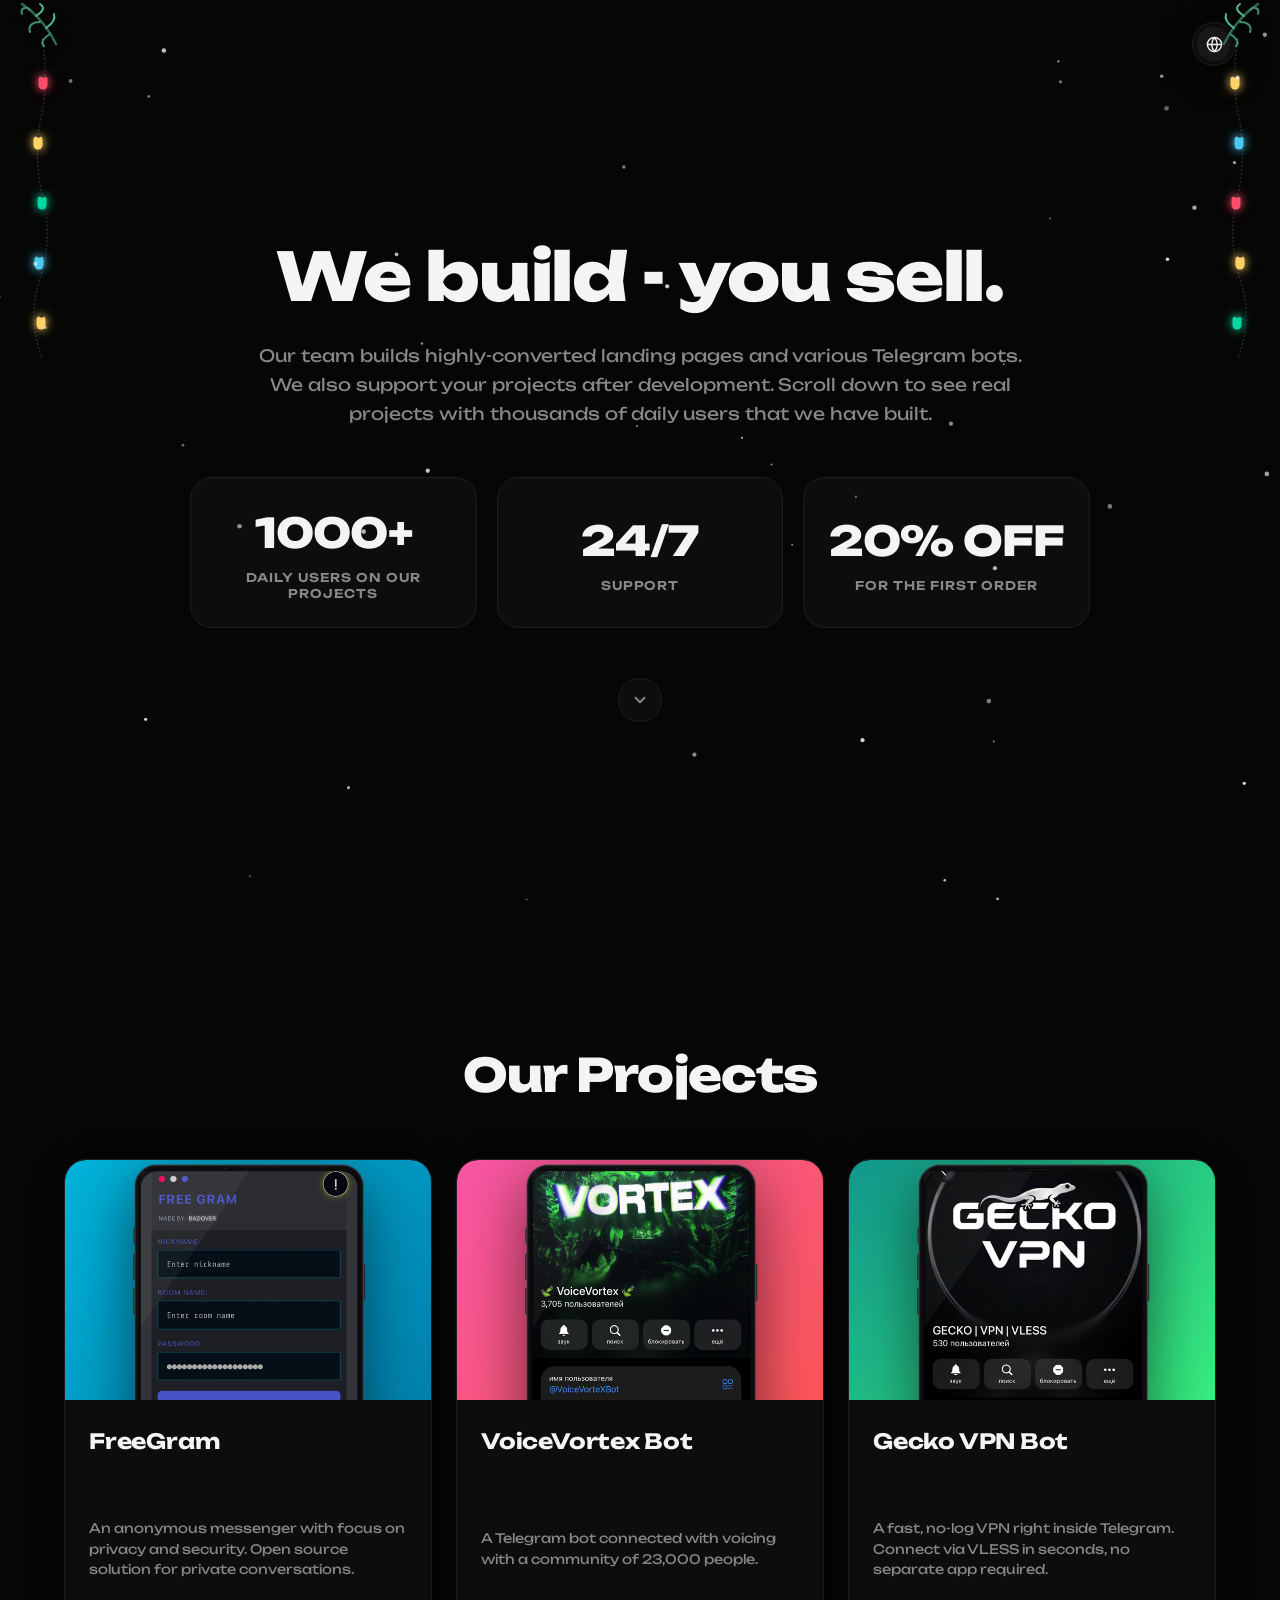
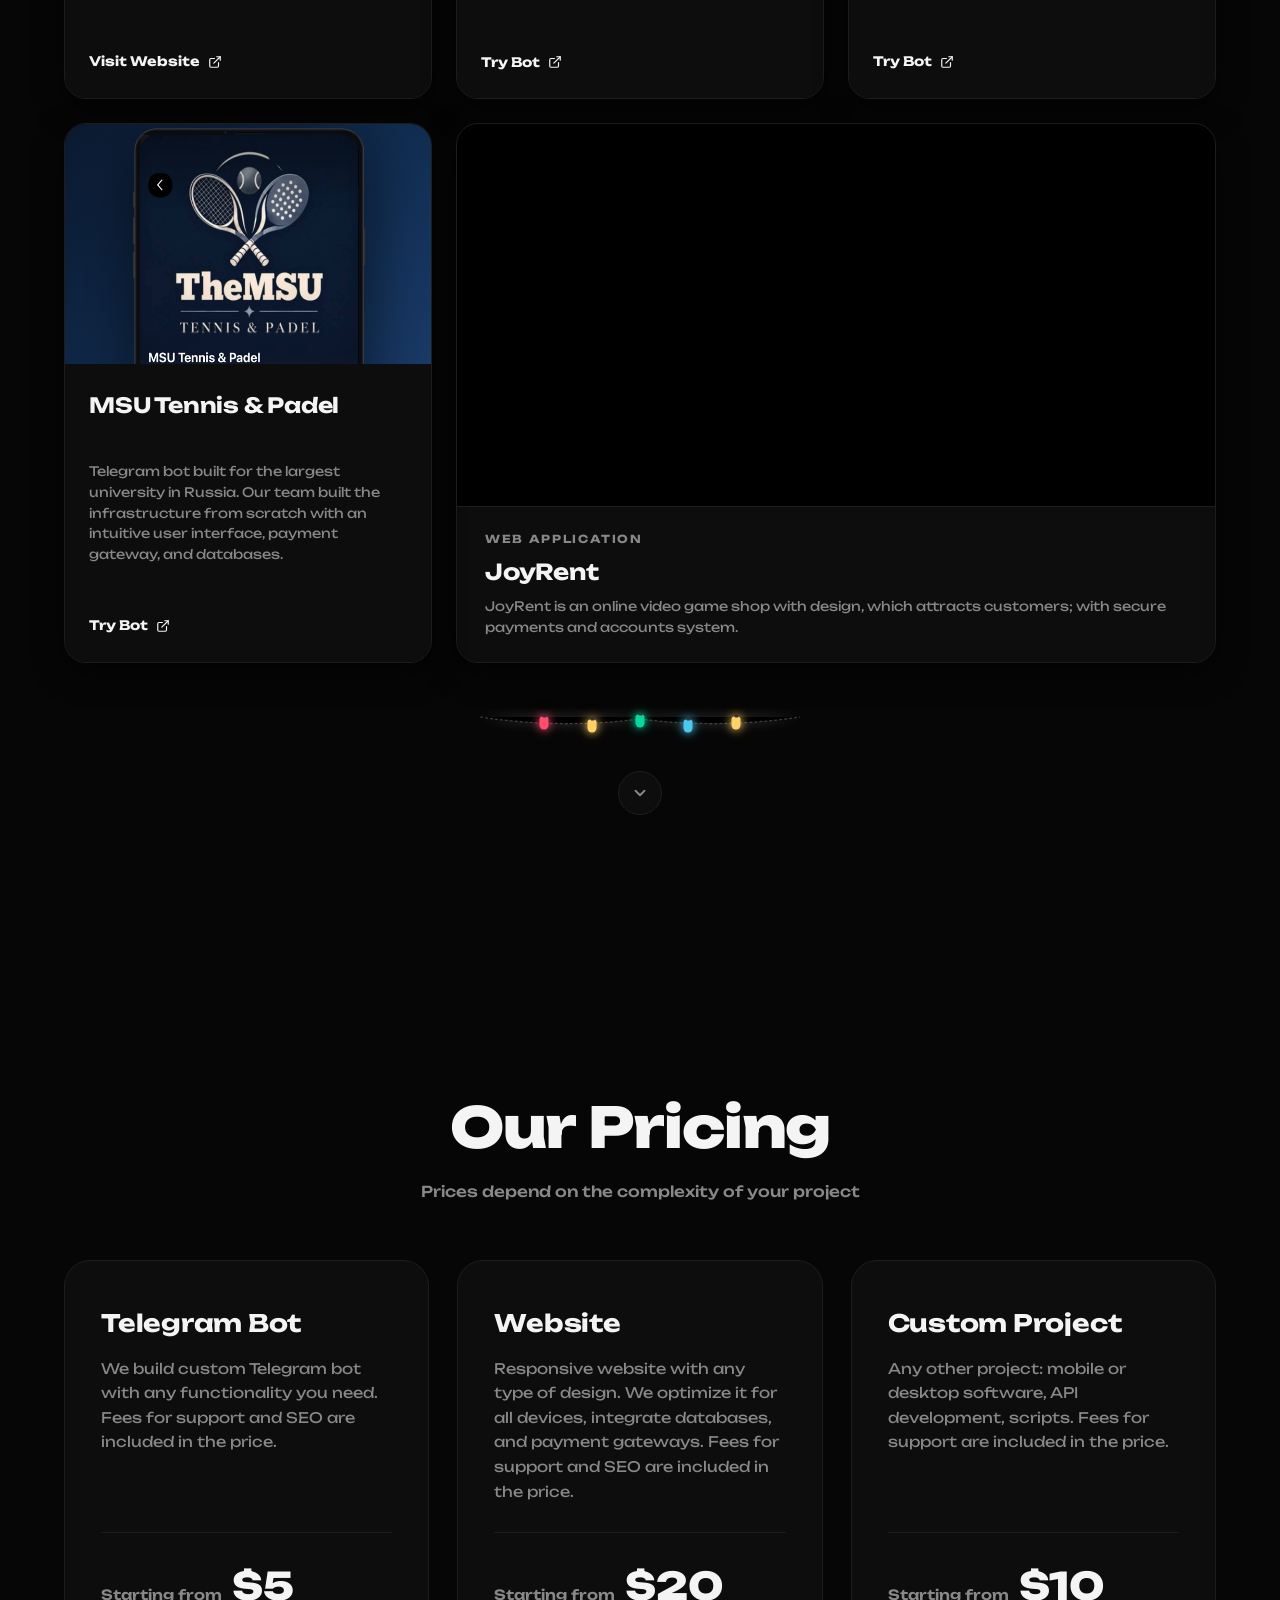
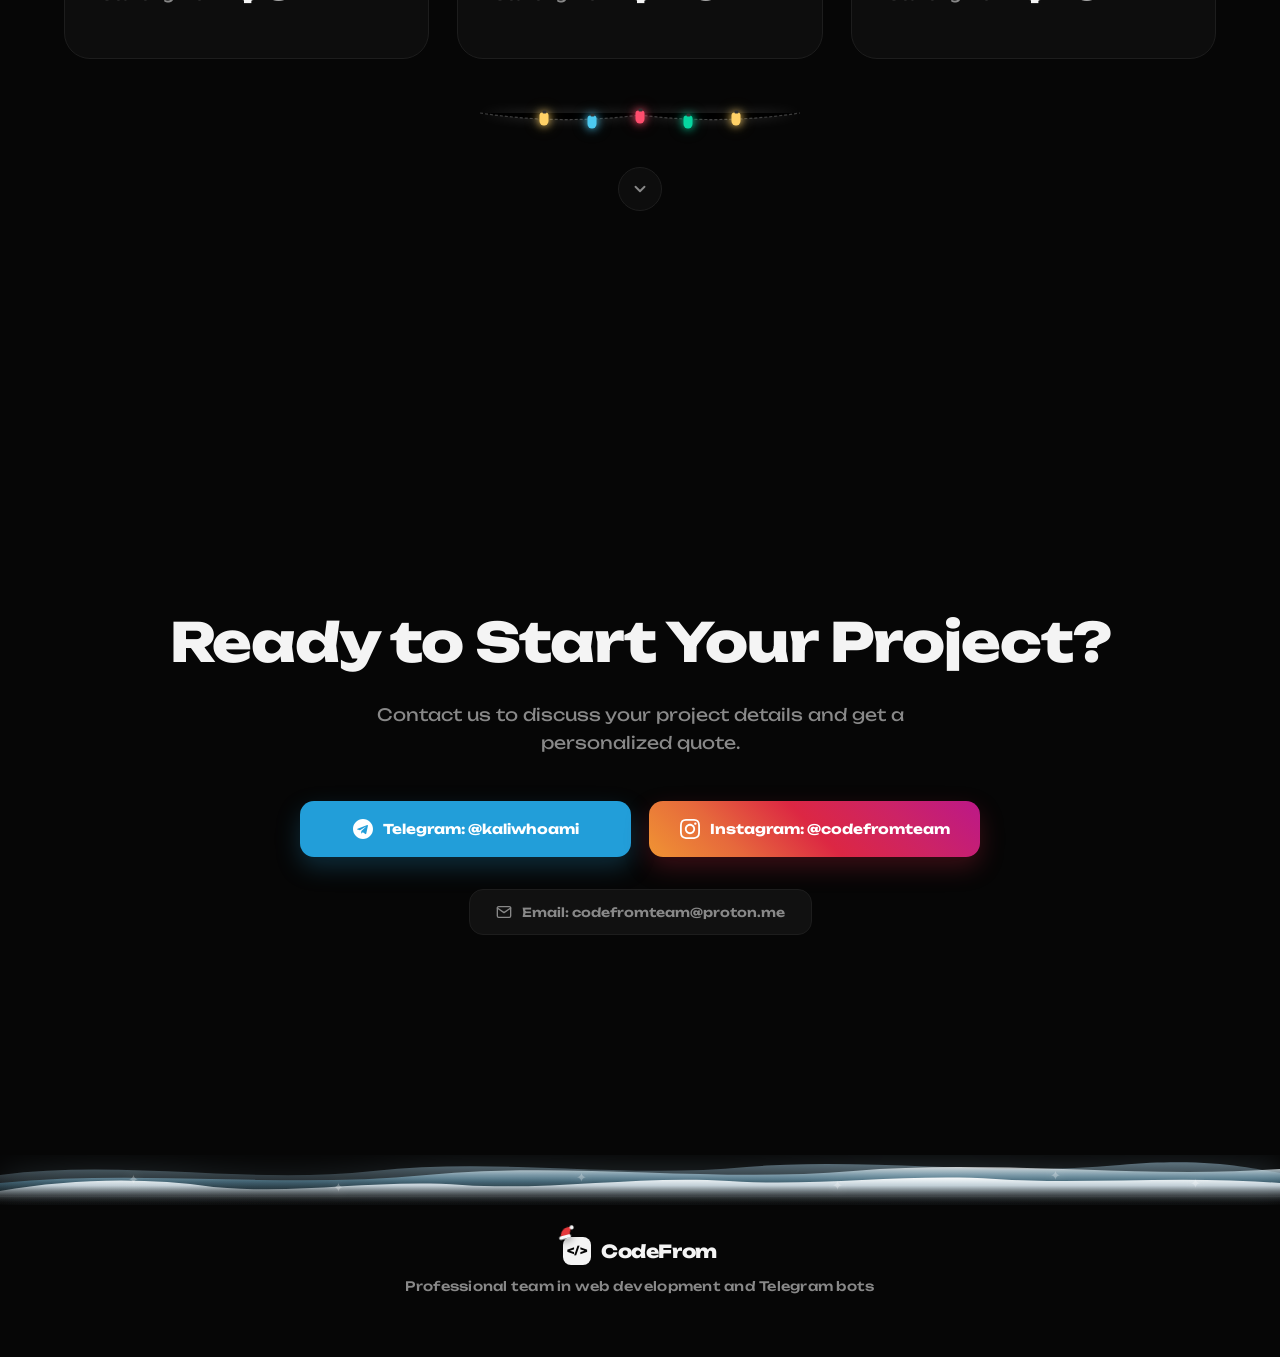
==== commit efe0cbb1: "New Year Is Coming" ====
--- a/index.html
+++ b/index.html
@@ -32,7 +32,7 @@
     <link rel="preconnect" href="https://fonts.gstatic.com" crossorigin>
     <link href="https://fonts.googleapis.com/css2?family=Unbounded:wght@400;500;600;700;800&display=swap" rel="stylesheet">
 
-    <link rel="stylesheet" href="styles.css?v=20261109l">
+    <link rel="stylesheet" href="styles.css?v=20261109m">
     <script type="application/ld+json">
     {
       "@context": "https://schema.org",
@@ -630,6 +630,6 @@
         </div>
     </footer>
 
-    <script src="script.js?v=20261109l"></script>
+    <script src="script.js?v=20261109m"></script>
 </body>
 </html>
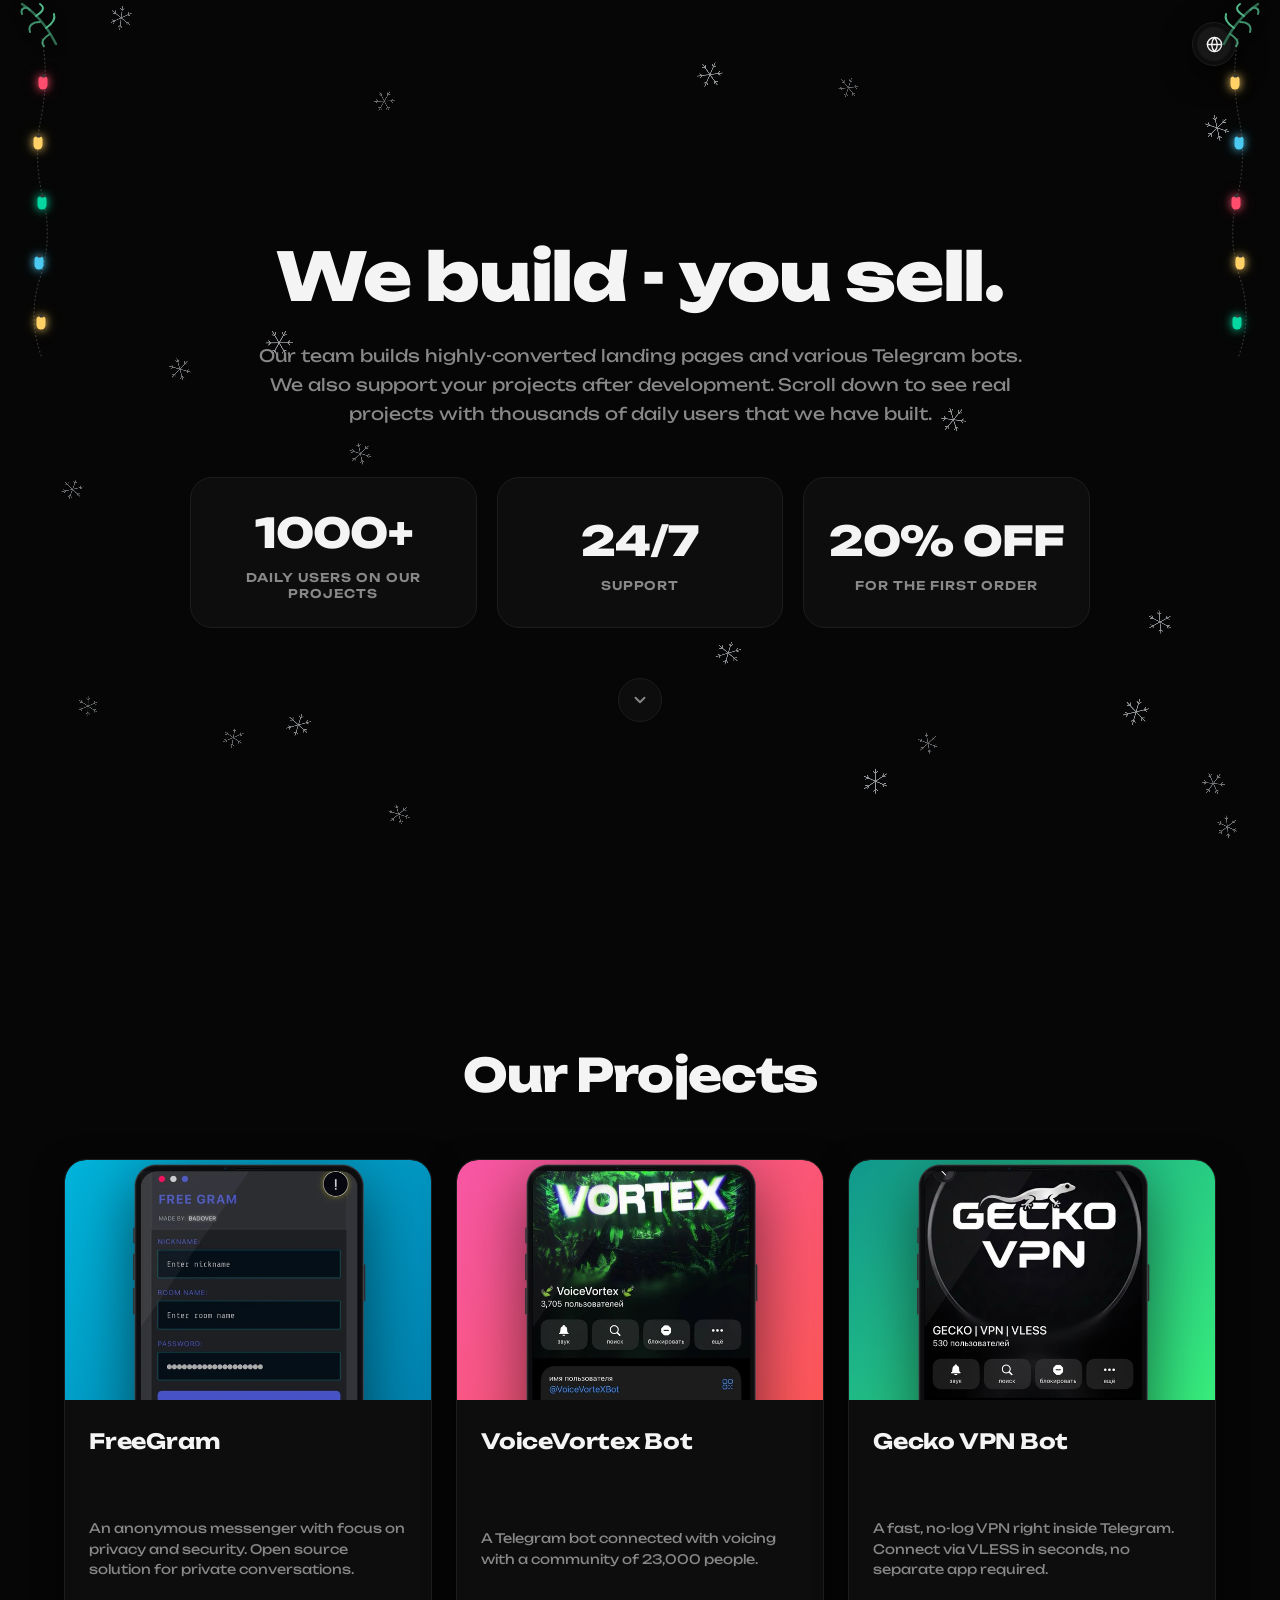
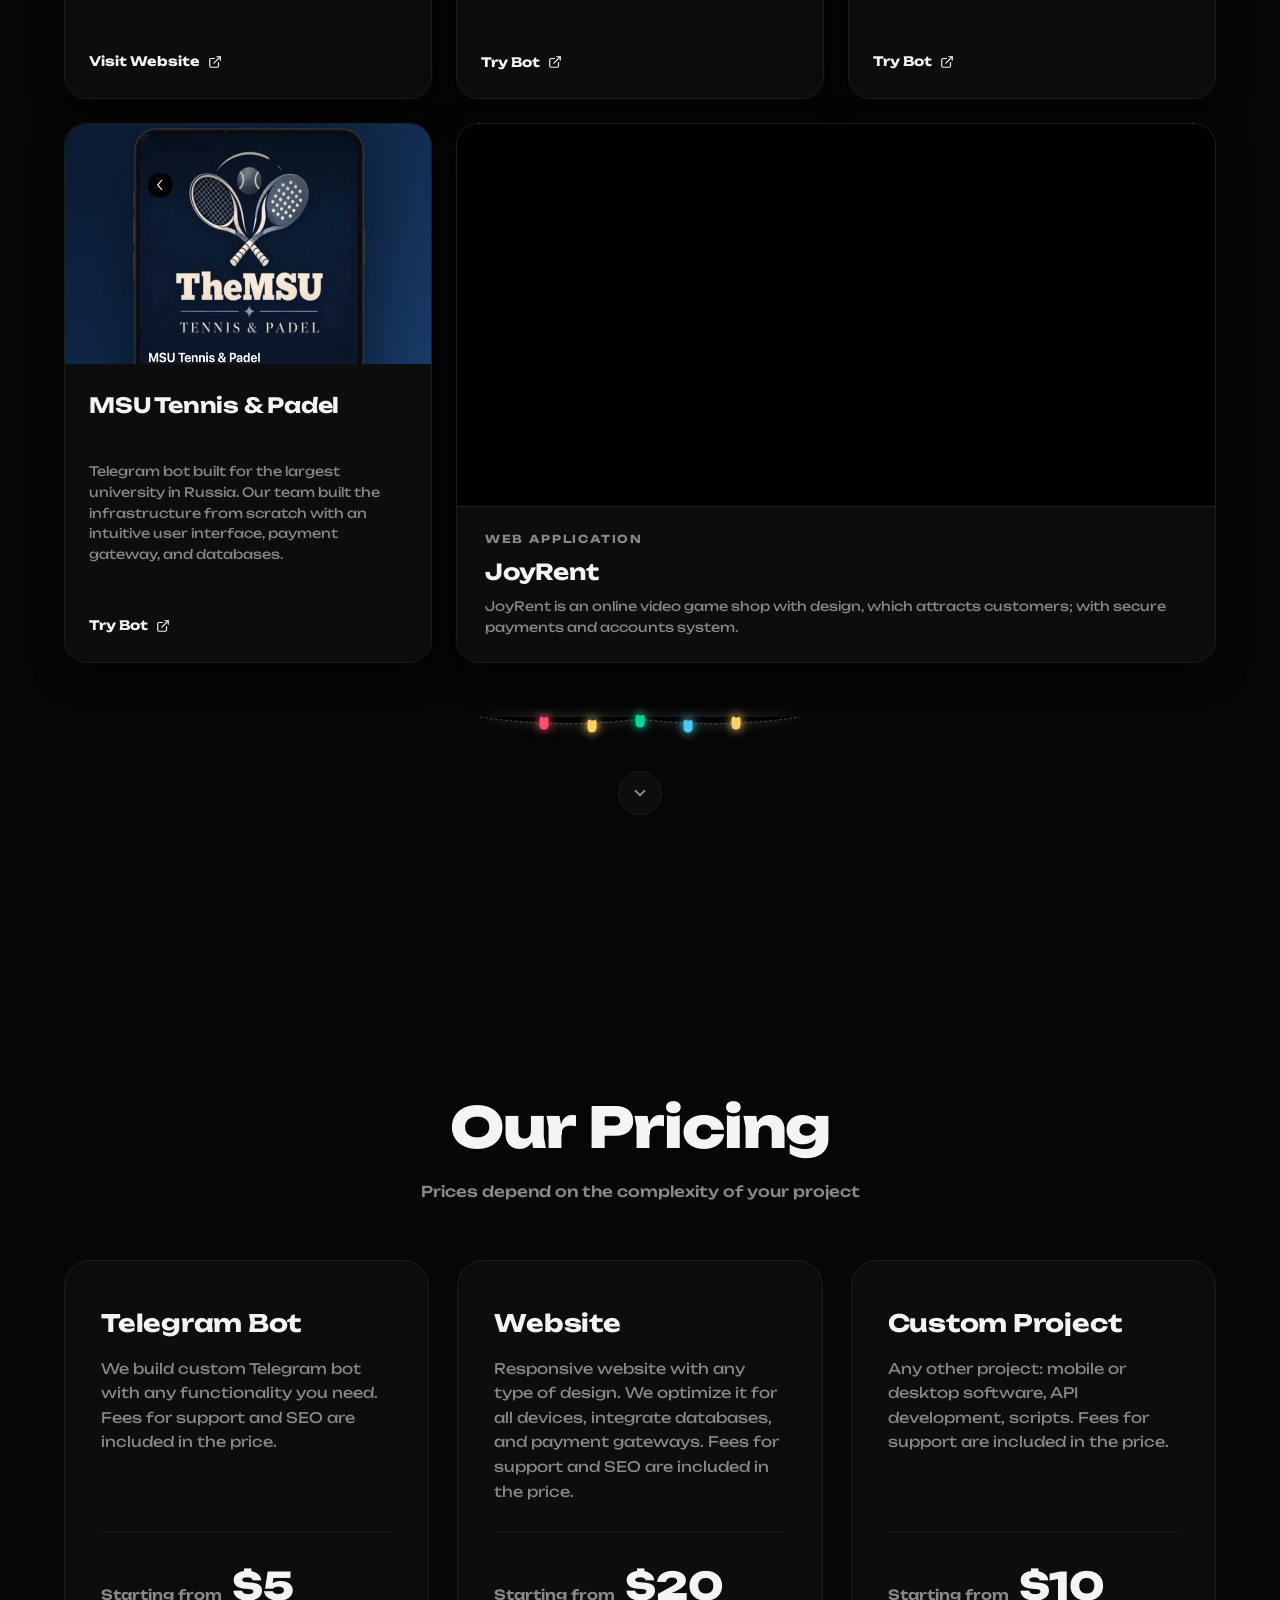
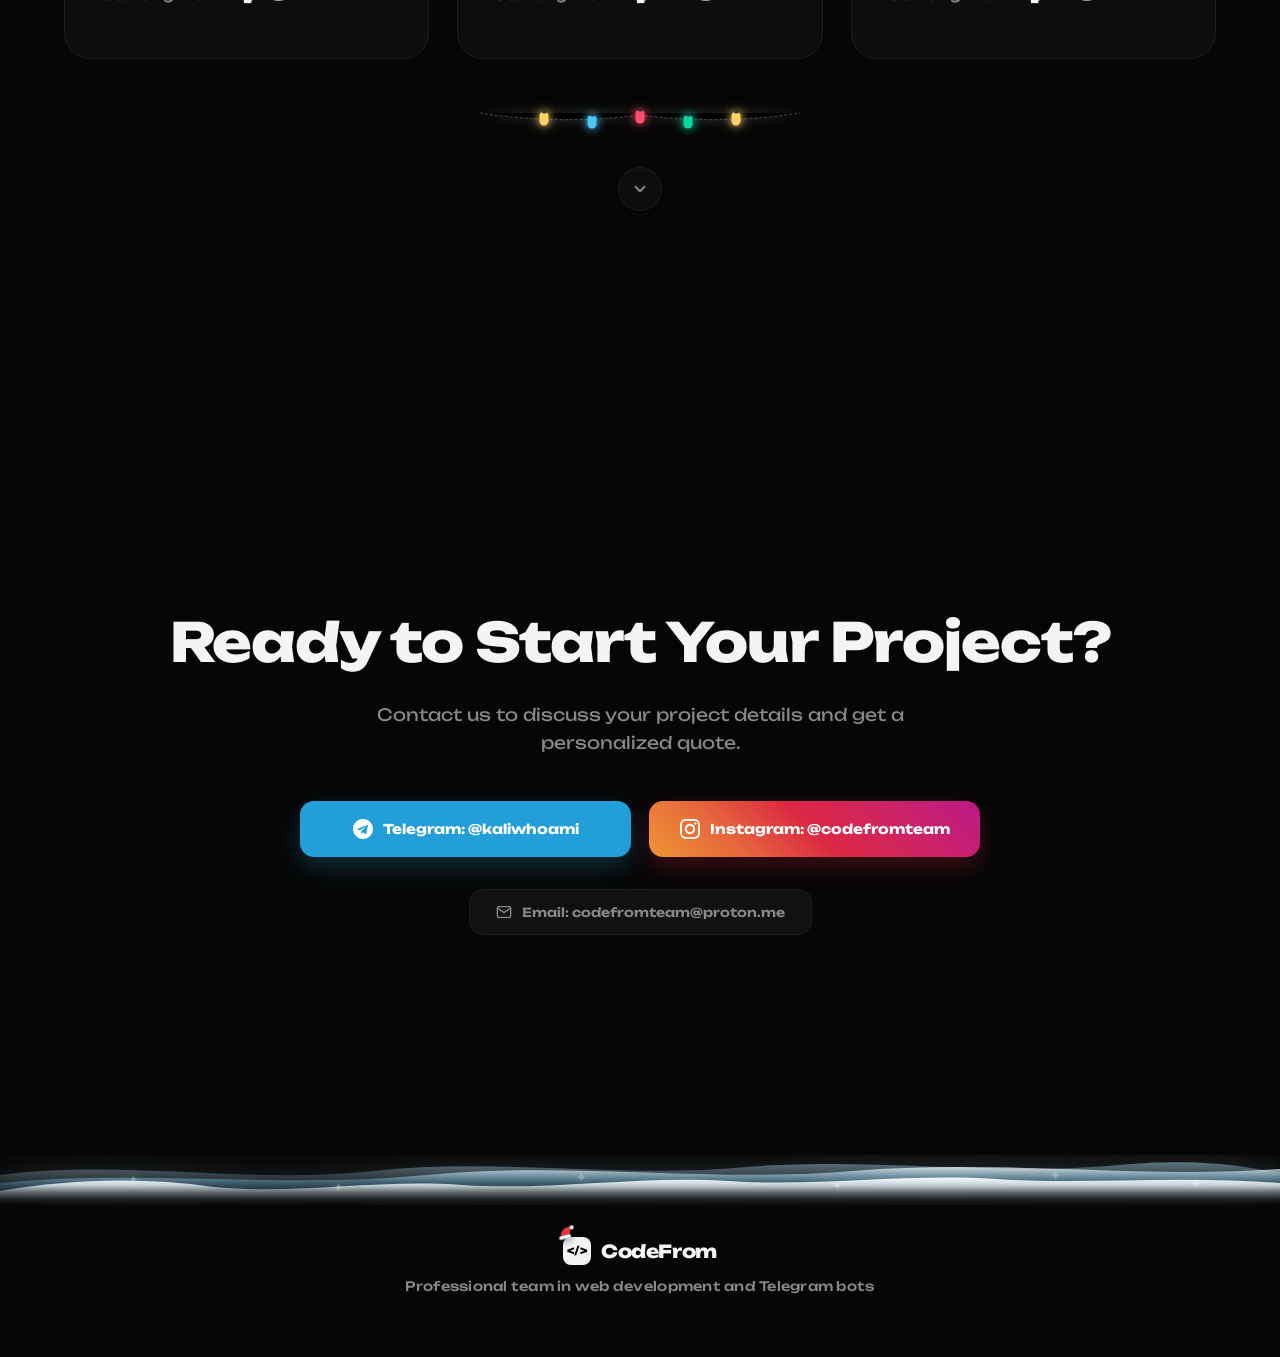
==== commit 71bfddb2: "Happy New Year Patch" ====
--- a/index.html
+++ b/index.html
@@ -2,7 +2,7 @@
 <html lang="en">
 <head>
     <meta charset="UTF-8">
-    <meta name="viewport" content="width=device-width, initial-scale=1.0">
+    <meta name="viewport" content="width=device-width, initial-scale=1.0, viewport-fit=cover">
     <title>CodeFrom Team</title>
     <link rel="icon" type="image/x-icon" href="favicon.ico">
     <link rel="icon" type="image/png" sizes="32x32" href="favicon.png">
@@ -21,7 +21,7 @@
     <meta property="og:title" content="CodeFrom Team">
     <meta property="og:description" content="Professional team in web development and Telegram bots">
     <meta property="og:url" content="https://codefrom.team/">
-    <meta property="og:image" content="https://codefrom.team/assets/og-image.png">
+    <meta property="og:image" content="https://codefrom.team/assets/og-image.webp">
     <meta property="og:image:width" content="1200">
     <meta property="og:image:height" content="630">
     <meta property="og:image:alt" content="CodeFrom Team">
@@ -32,7 +32,7 @@
     <link rel="preconnect" href="https://fonts.gstatic.com" crossorigin>
     <link href="https://fonts.googleapis.com/css2?family=Unbounded:wght@400;500;600;700;800&display=swap" rel="stylesheet">
 
-    <link rel="stylesheet" href="styles.css?v=20261109m">
+    <link rel="stylesheet" href="styles.css?v=20261110-snow6">
     <script type="application/ld+json">
     {
       "@context": "https://schema.org",
@@ -172,7 +172,7 @@
                             <div class="card-base">
                                 <div class="project-visual project-visual-freegram">
                                     <div class="phone-frame-wrap">
-                                        <img src="telephone/freegram_phone.png" alt="FreeGram" class="phone-realistic-img" loading="lazy">
+                                        <img src="telephone/freegram_phone.webp" alt="FreeGram" class="phone-realistic-img" loading="lazy">
                                     </div>
                                 </div>
                                 <div class="project-content">
@@ -262,7 +262,7 @@
                             <div class="card-base">
                                 <div class="project-visual project-visual-vortex">
                                     <div class="phone-frame-wrap">
-                                        <img src="telephone/vortex_phone.png" alt="VoiceVortex Bot" class="phone-realistic-img" loading="lazy">
+                                        <img src="telephone/vortex_phone.webp" alt="VoiceVortex Bot" class="phone-realistic-img" loading="lazy">
                                     </div>
                                 </div>
                                 <div class="project-content">
@@ -355,7 +355,7 @@
                             <div class="card-base">
                                 <div class="project-visual project-visual-vpn">
                                     <div class="phone-frame-wrap">
-                                        <img src="telephone/vpn_phone.png" alt="Gecko VPN Bot" class="phone-realistic-img" loading="lazy">
+                                        <img src="telephone/vpn_phone.webp" alt="Gecko VPN Bot" class="phone-realistic-img" loading="lazy">
                                     </div>
                                 </div>
                                 <div class="project-content">
@@ -382,7 +382,7 @@
                             <div class="card-base">
                                 <div class="project-visual project-visual-padel">
                                     <div class="phone-frame-wrap">
-                                        <img src="telephone/padel_phone.png" alt="MSU Tennis & Padel Bot" class="phone-realistic-img" loading="lazy">
+                                        <img src="telephone/padel_phone.webp" alt="MSU Tennis & Padel Bot" class="phone-realistic-img" loading="lazy">
                                     </div>
                                 </div>
                                 <div class="project-content">
@@ -630,6 +630,6 @@
         </div>
     </footer>
 
-    <script src="script.js?v=20261109m"></script>
+    <script src="script.js?v=20261110-snow6"></script>
 </body>
 </html>
--- a/styles.css
+++ b/styles.css
@@ -1104,7 +1104,7 @@
     width: 100vw;
     height: 100vh;
     pointer-events: none;
-    z-index: 9995;
+    z-index: 5;
 }
 
 .xmas-side {
@@ -1826,3 +1826,43 @@
         margin-top: 18px !important;
     }
 }
+
+
+/* Rounded card silhouettes occlude the snow as it passes behind them. */
+.snow-canvas[hidden] { display: none; }
+.snow-canvas { width: 100%; height: 100%; }
+html { -webkit-text-size-adjust: 100%; }
+@media (max-width: 1024px) {
+    .projects-grid, .pricing-grid { grid-template-columns: repeat(2, minmax(0, 1fr)); }
+    .project-card-slot, .project-joyrent-card, .price-item { min-width: 0; }
+    .card-base { min-width: 0; max-width: 100%; flex: 1 1 100%; }
+    .project-content, .joyrent-card-content { min-width: 0; overflow-wrap: anywhere; }
+    .contact-btn, .contact-copy-btn { min-width: 0; overflow-wrap: anywhere; }
+    .contact-btn svg, .contact-copy-btn > svg { flex-shrink: 0; }
+}
+@media (max-width: 640px) {
+    .projects-grid, .pricing-grid { grid-template-columns: minmax(0, 1fr); }
+    .container, .header-container {
+        padding-left: max(16px, env(safe-area-inset-left));
+        padding-right: max(16px, env(safe-area-inset-right));
+    }
+    header { padding-top: calc(22px + env(safe-area-inset-top)); }
+    .contact-copy-btn span:first-of-type { min-width: 0; overflow-wrap: anywhere; }
+}
+
+
+/* Text sits above snow without hiding the empty space in its layout box. */
+.hero h1,
+.hero p,
+.section-title,
+.pricing-title,
+.pricing-subtitle,
+.contact-section h2,
+.contact-subtitle,
+.footer-logo,
+.footer-tagline,
+.contact-btn,
+.contact-copy-btn {
+    position: relative;
+    z-index: 6;
+}
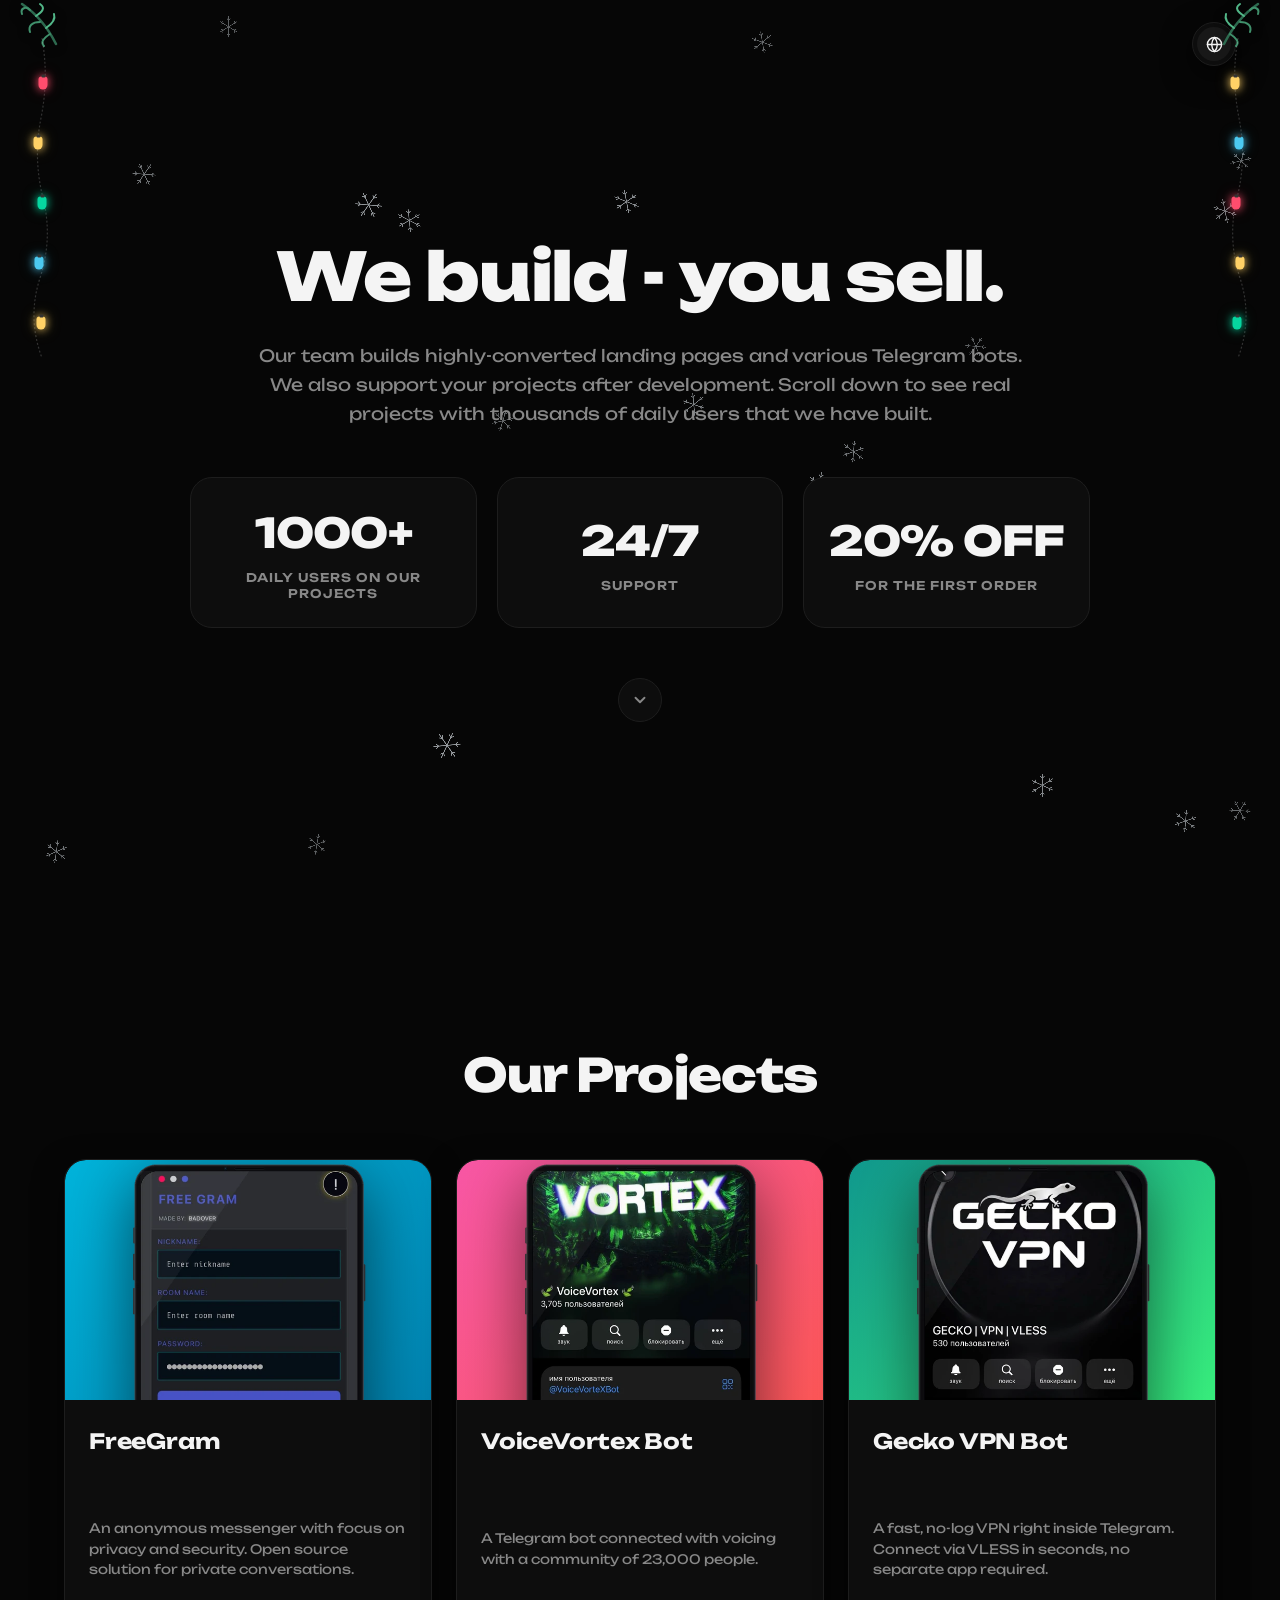
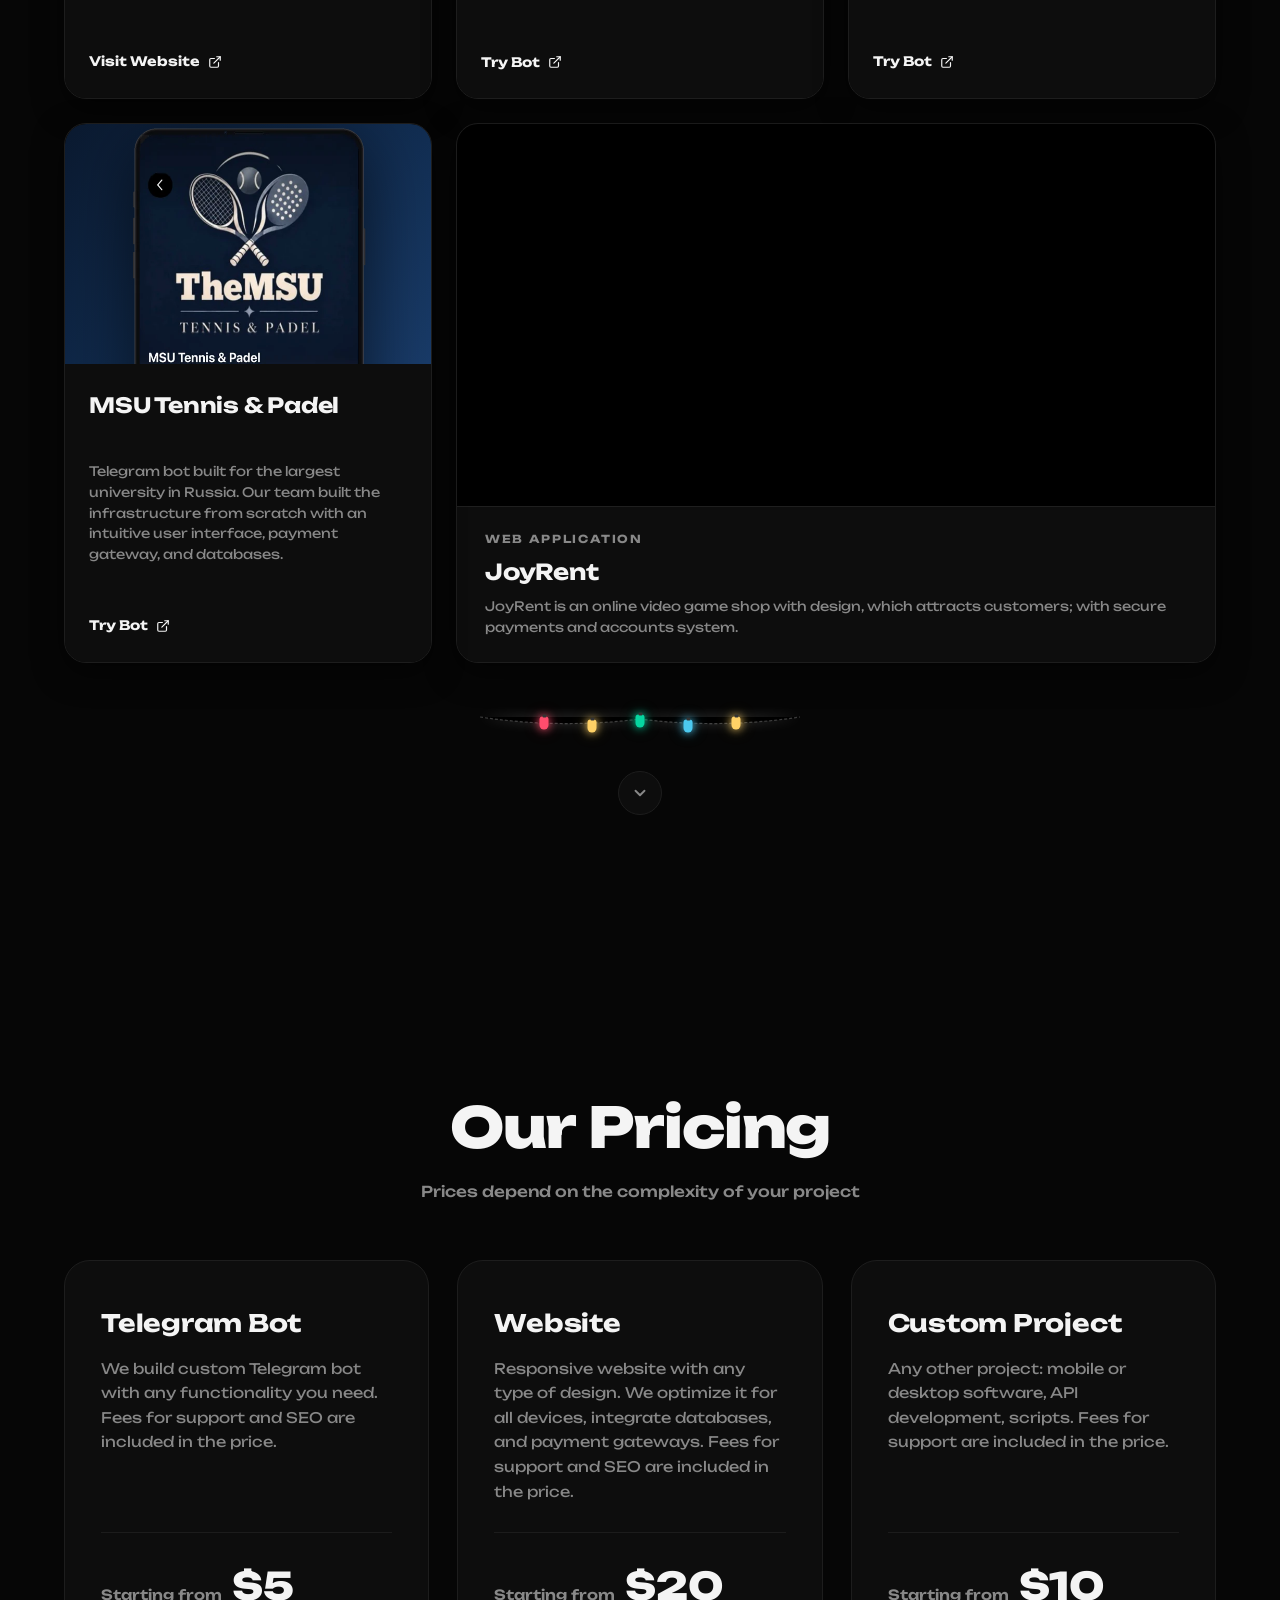
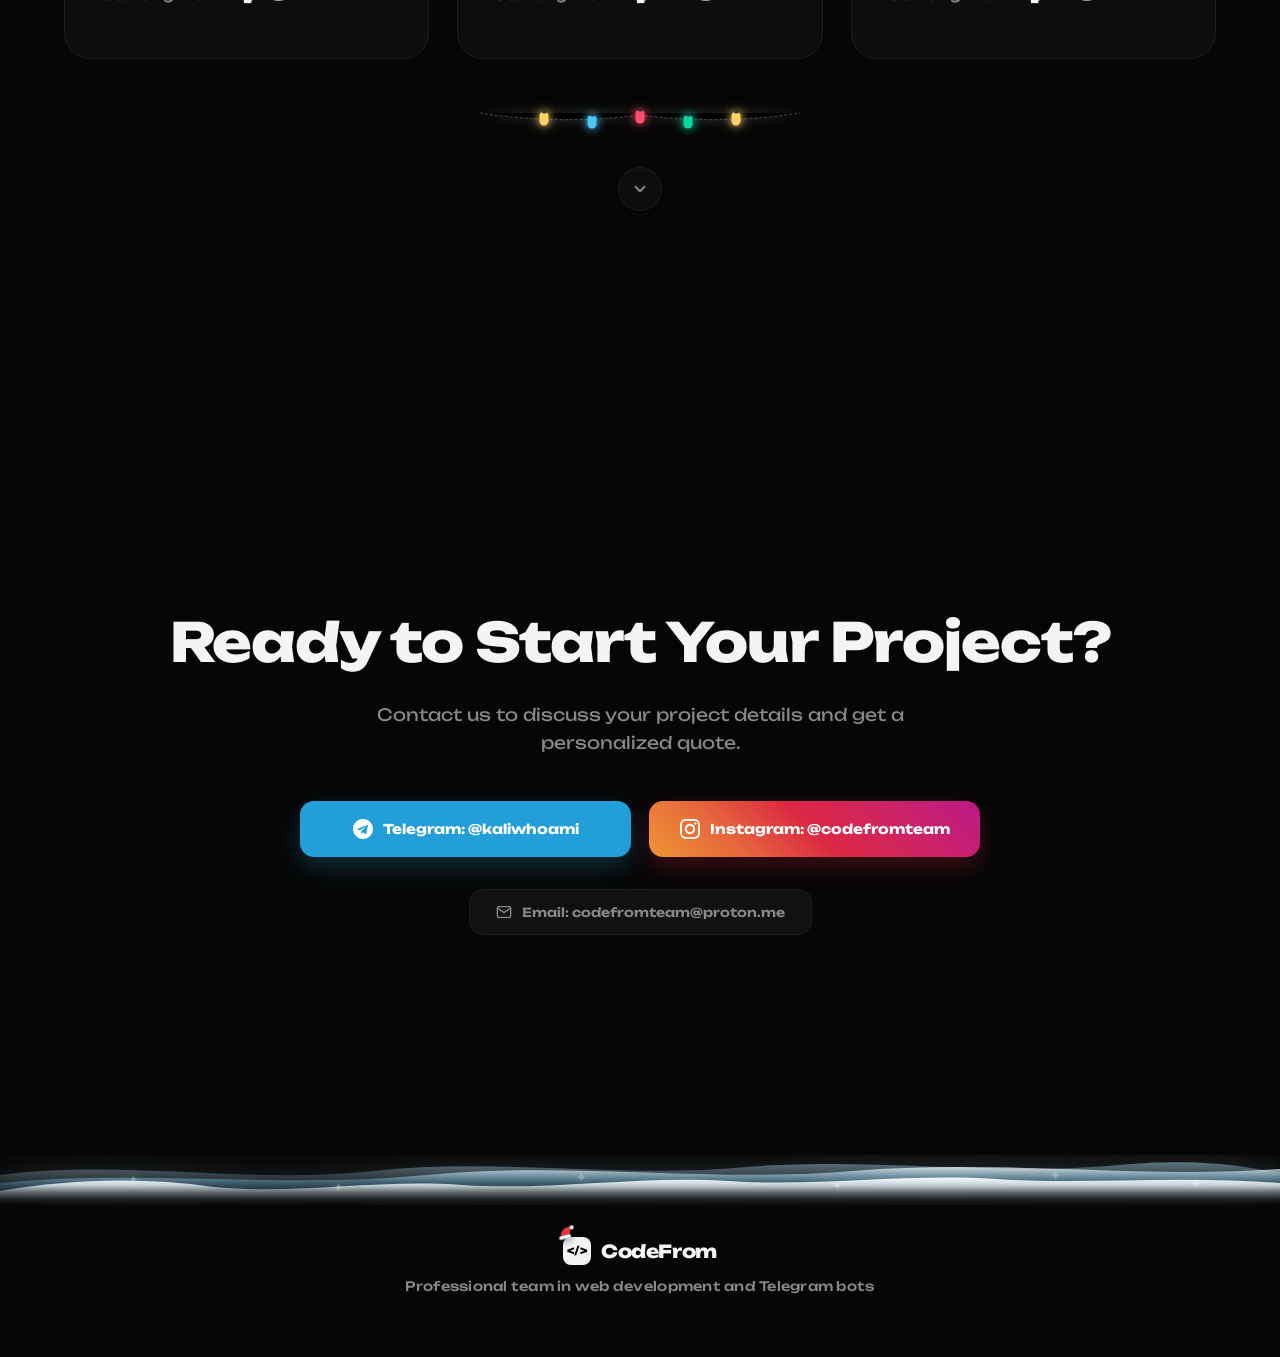
==== commit 50528273: "Happy New Year Fixes" ====
--- a/index.html
+++ b/index.html
@@ -32,7 +32,7 @@
     <link rel="preconnect" href="https://fonts.gstatic.com" crossorigin>
     <link href="https://fonts.googleapis.com/css2?family=Unbounded:wght@400;500;600;700;800&display=swap" rel="stylesheet">
 
-    <link rel="stylesheet" href="styles.css?v=20261110-snow6">
+    <link rel="stylesheet" href="styles.css?v=20261110-snow7">
     <script type="application/ld+json">
     {
       "@context": "https://schema.org",
@@ -630,6 +630,6 @@
         </div>
     </footer>
 
-    <script src="script.js?v=20261110-snow6"></script>
+    <script src="script.js?v=20261110-snow7"></script>
 </body>
 </html>
--- a/styles.css
+++ b/styles.css
@@ -1866,3 +1866,9 @@
     position: relative;
     z-index: 6;
 }
+
+
+/* Keep the snow field steady while mobile browser toolbars slide in and out. */
+@media (max-width: 768px) {
+    .snow-canvas { height: 100lvh; }
+}
